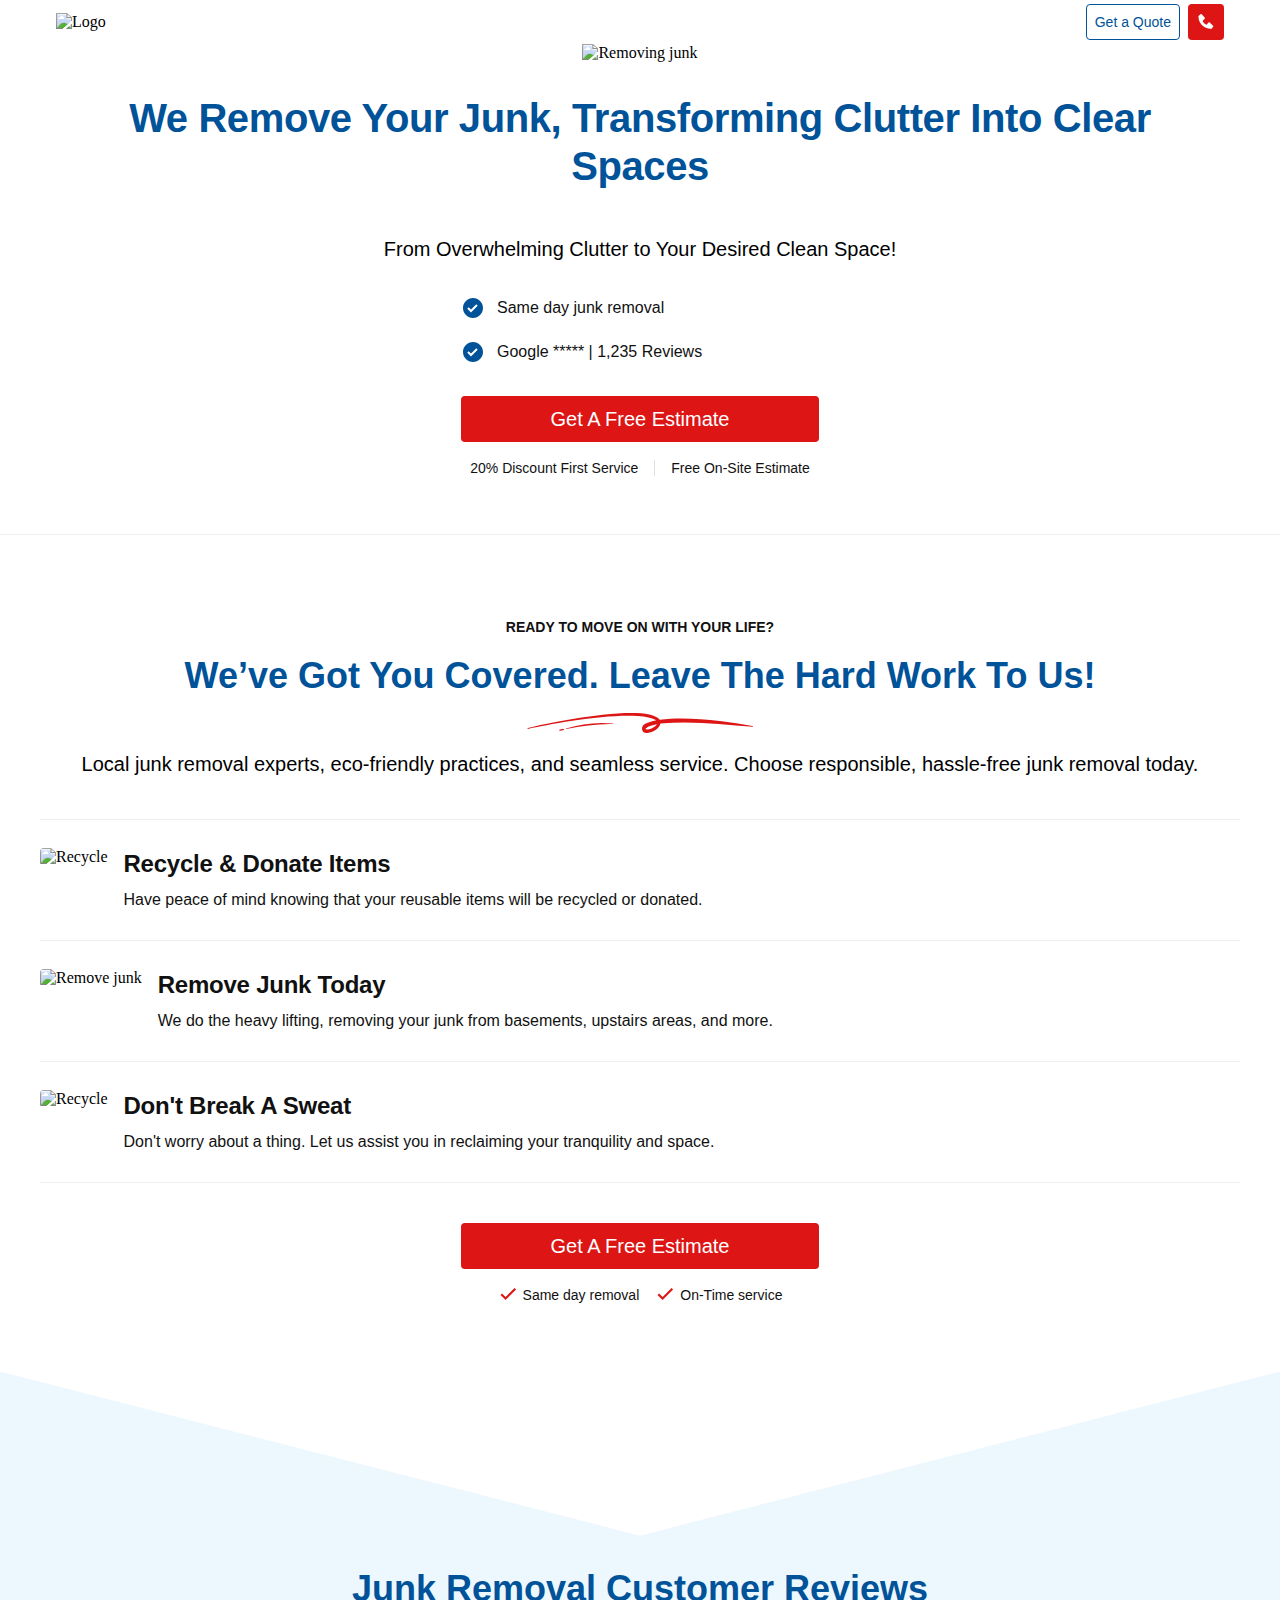
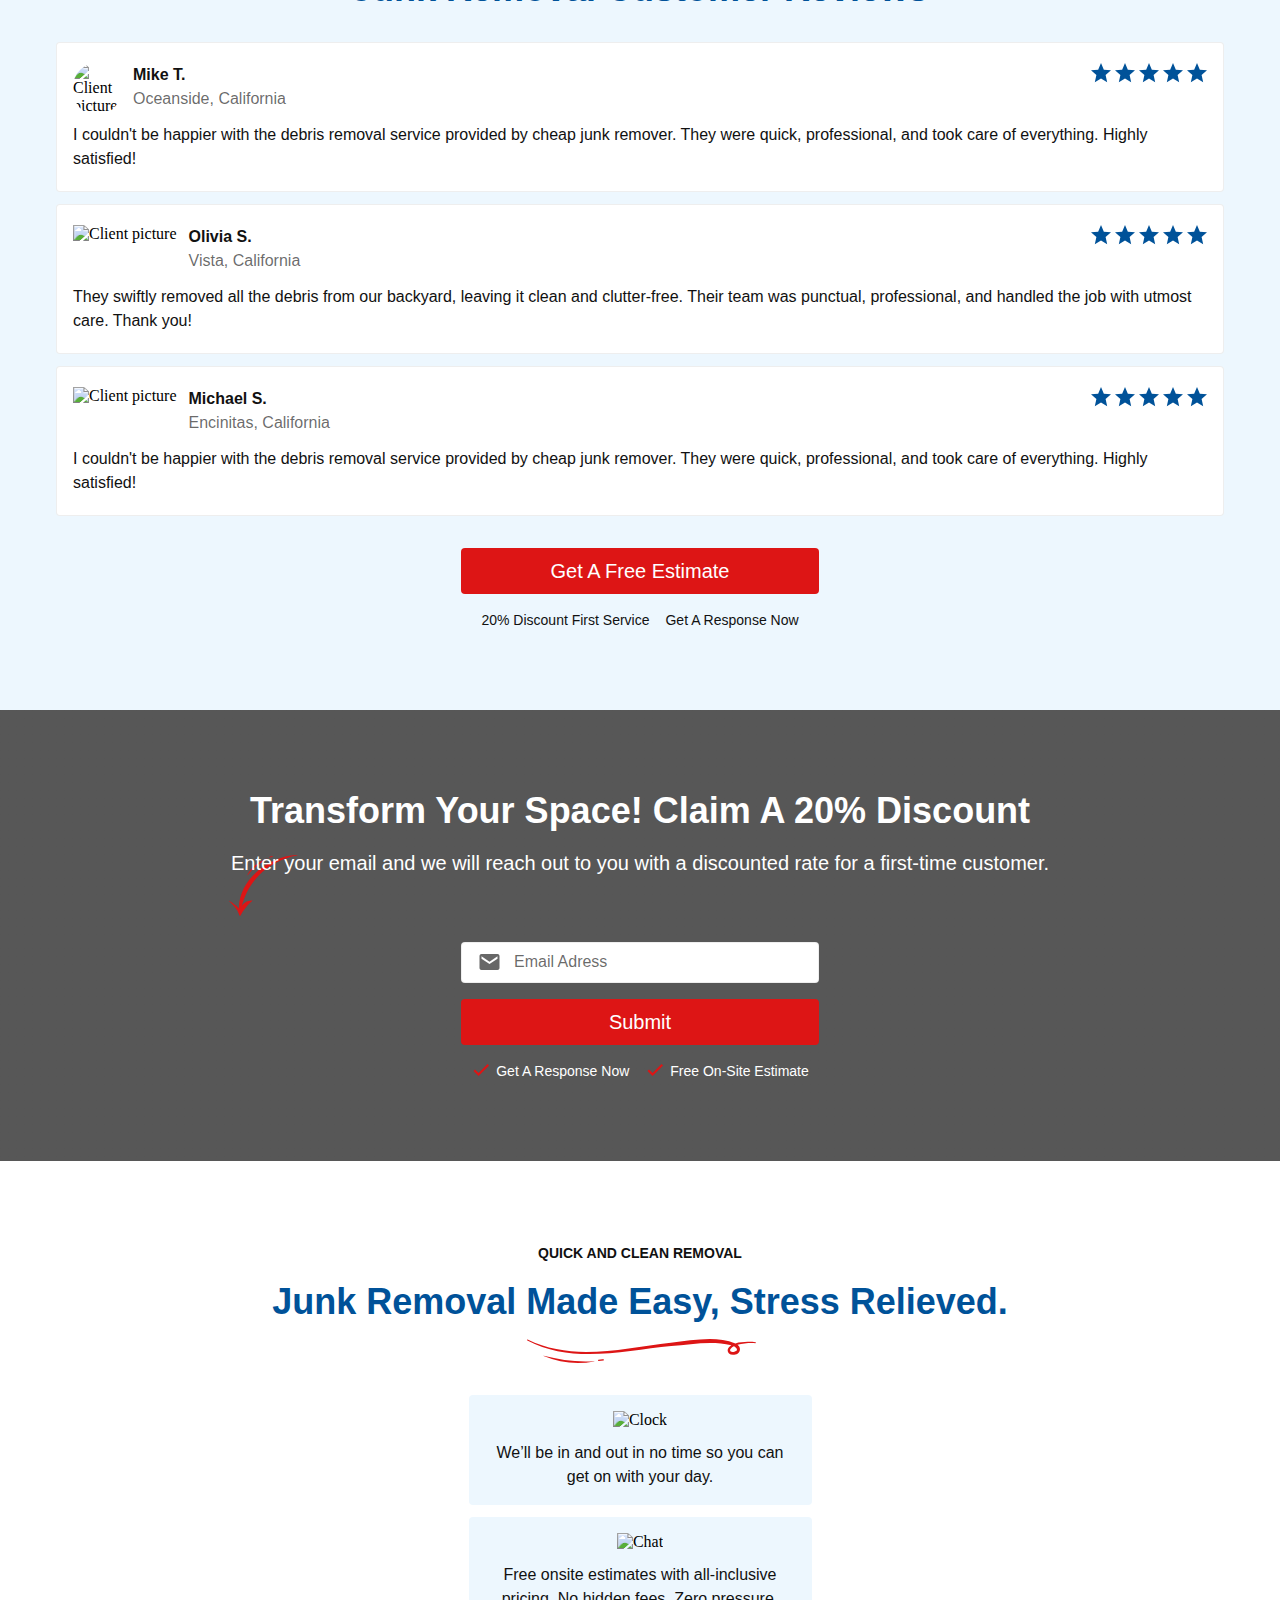
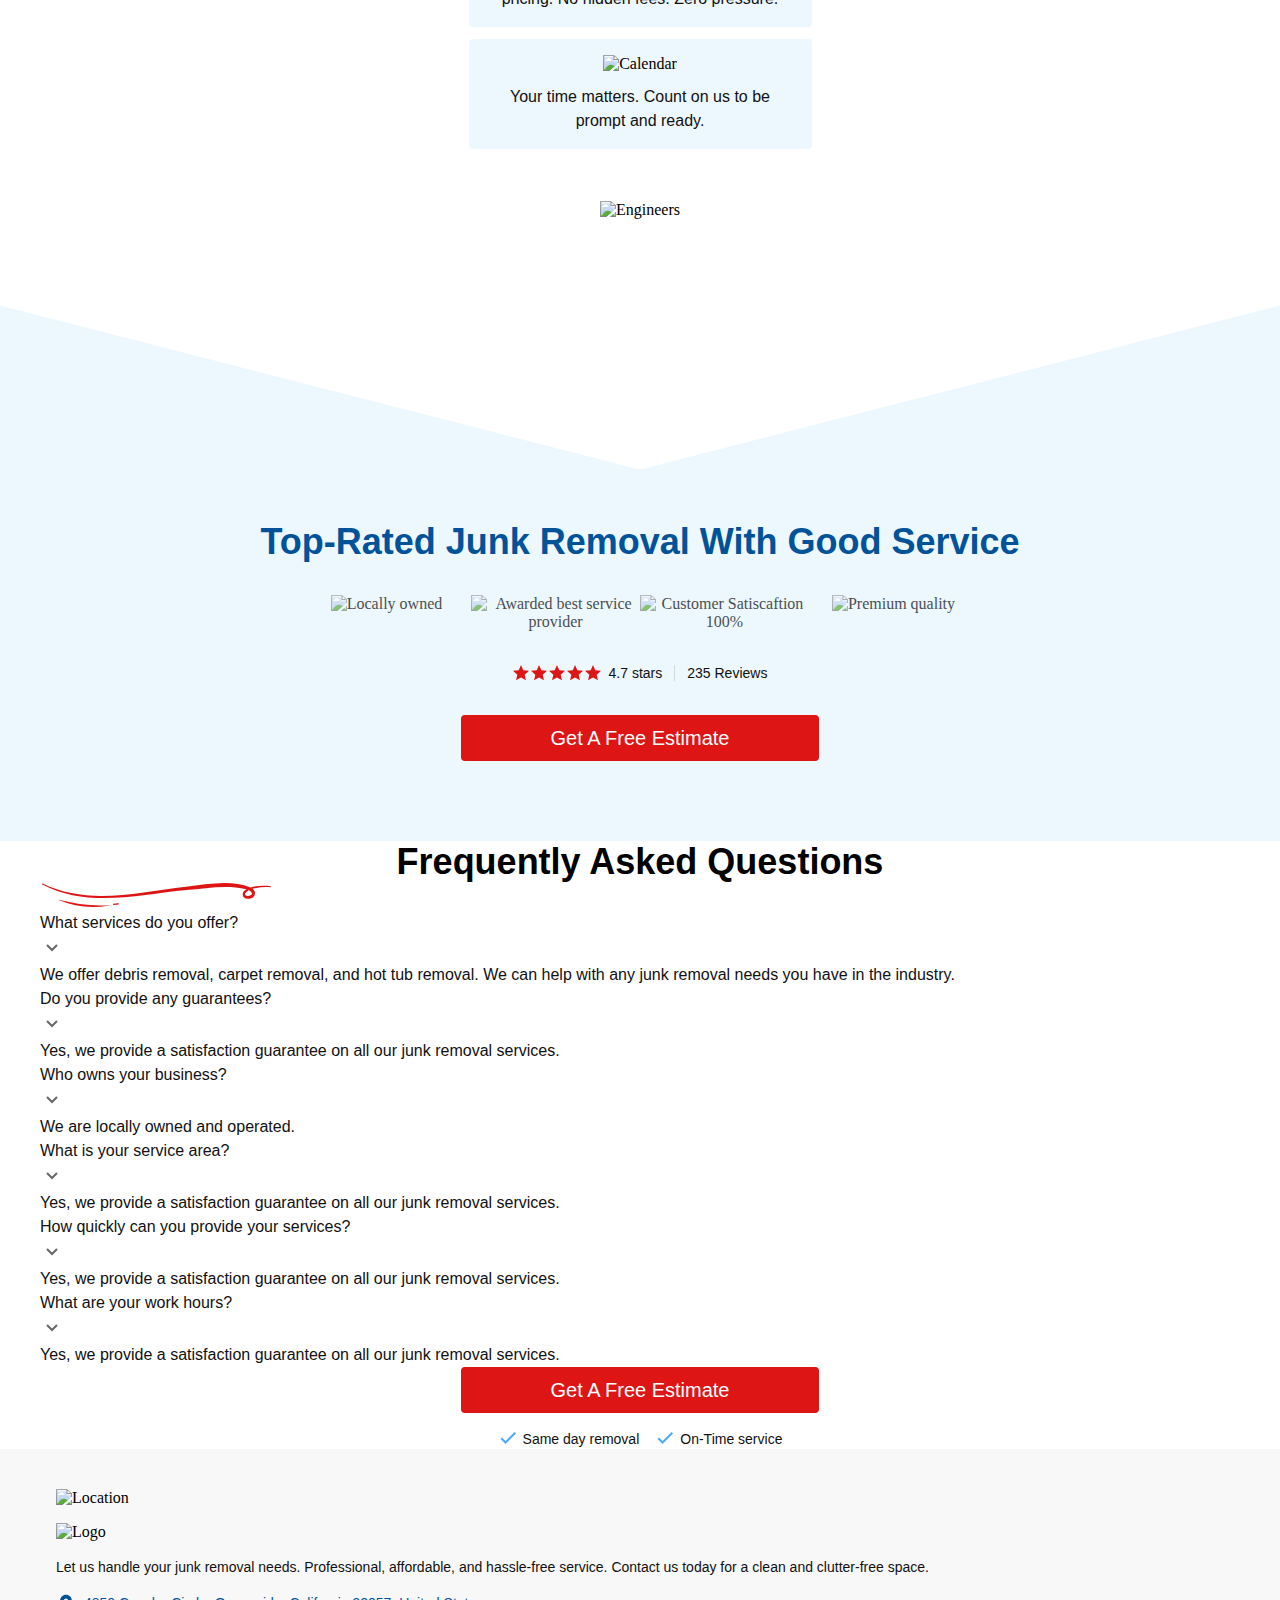
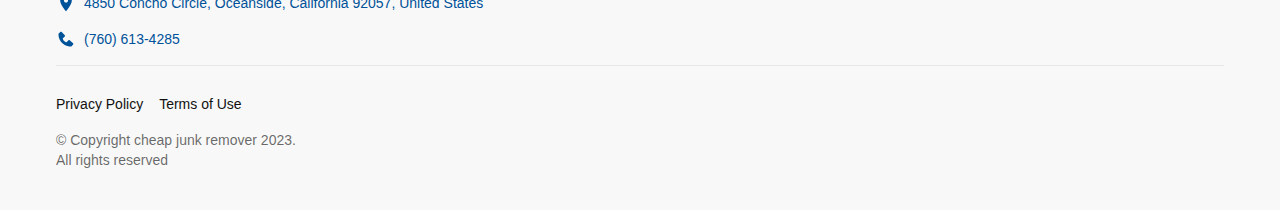
==== index.html @ 090ee7df "last test" ====
<!DOCTYPE html>
<html lang="en">
  <head>
    <meta charset="UTF-8" />
    <meta name="viewport" content="width=device-width, initial-scale=1.0" />
    <meta
      name="description"
      content="We Remove Your Junk, Transforming Clutter into Clear Spaces"
    />
    <title>Junk Remover</title>
    <link rel="stylesheet" href="css/main.css" />
    <script
      src="https://code.jquery.com/jquery-3.7.0.min.js"
      integrity="sha256-2Pmvv0kuTBOenSvLm6bvfBSSHrUJ+3A7x6P5Ebd07/g="
      crossorigin="anonymous"
    ></script>
  </head>
  <body>
    <nav class="nav">
      <div class="wrapper">
        <img src="img/logo.png" alt="Logo" />
        <div class="nav-buttons">
          <a class="get-quote" href="#">Get a Quote</a>
          <a class="phone" href="#">
            <svg
              xmlns="http://www.w3.org/2000/svg"
              width="20"
              height="20"
              viewBox="0 0 20 20"
              fill="none"
            >
              <path
                d="M17.0724 13.6583L13.6849 10.5783C13.3524 10.2758 12.8391 10.2917 12.5258 10.6142L10.5316 12.665C10.0516 12.5733 9.0866 12.2725 8.09326 11.2817C7.09993 10.2875 6.7991 9.32 6.70993 8.84333L8.7591 6.84833C9.08243 6.535 9.09743 6.0225 8.79493 5.68917L5.71576 2.3025C5.41326 1.96833 4.8991 1.93667 4.5566 2.23L2.74826 3.78083C2.6041 3.92583 2.51826 4.1175 2.5066 4.32167C2.4941 4.53 2.25576 9.465 6.08243 13.2933C9.42076 16.6308 13.6024 16.875 14.7541 16.875C14.9224 16.875 15.0258 16.87 15.0533 16.8683C15.2574 16.8567 15.4491 16.7708 15.5933 16.6258L17.1433 14.8167C17.4383 14.4742 17.4058 13.9608 17.0724 13.6583Z"
                fill="white"
              />
            </svg>
          </a>
        </div>
      </div>
    </nav>
    <section class="hero">
      <div class="wrapper">
        <div class="image">
          <img src="img/heroimg.webp" alt="Removing junk" />
        </div>
        <div class="hero-content">
          <h1>We Remove Your Junk, Transforming Clutter into Clear Spaces</h1>
          <p class="sub-text">
            From Overwhelming Clutter to Your Desired Clean Space!
          </p>
          <div class="benefits-list">
            <div class="benefit">
              <svg
                xmlns="http://www.w3.org/2000/svg"
                width="24"
                height="24"
                viewBox="0 0 24 24"
                fill="none"
              >
                <path
                  d="M12 2C6.486 2 2 6.486 2 12C2 17.514 6.486 22 12 22C17.514 22 22 17.514 22 12C22 6.486 17.514 2 12 2ZM10.001 16.413L6.288 12.708L7.7 11.292L9.999 13.587L15.293 8.293L16.707 9.707L10.001 16.413Z"
                  fill="#005299"
                />
              </svg>
              <p class="text">Same day junk removal</p>
            </div>
            <div class="benefit">
              <svg
                xmlns="http://www.w3.org/2000/svg"
                width="24"
                height="24"
                viewBox="0 0 24 24"
                fill="none"
              >
                <path
                  d="M12 2C6.486 2 2 6.486 2 12C2 17.514 6.486 22 12 22C17.514 22 22 17.514 22 12C22 6.486 17.514 2 12 2ZM10.001 16.413L6.288 12.708L7.7 11.292L9.999 13.587L15.293 8.293L16.707 9.707L10.001 16.413Z"
                  fill="#005299"
                />
              </svg>
              <p class="text">Google ***** | 1,235 Reviews</p>
            </div>
          </div>
          <div class="bottom-boxes">
            <a class="primary-button" href="#">Get A Free Estimate</a>
            <div class="small-text-box">
              <p class="text-small">20% Discount First Service</p>
              <div class="devider"></div>
              <p class="text-small">Free On-Site Estimate</p>
            </div>
          </div>
        </div>
      </div>
    </section>
    <div class="stroke"></div>
    <section class="why-choose-us">
      <div class="wrapper">
        <div class="why-top">
          <p class="sub-title">READY TO MOVE ON WITH YOUR LIFE?</p>
          <h2>We’ve got you covered. Leave the hard work to us!</h2>
          <svg
            xmlns="http://www.w3.org/2000/svg"
            width="227"
            height="20"
            viewBox="0 0 227 20"
            fill="none"
          >
            <path
              d="M39.0418 15.5513C54.105 11.01 70.194 8.76417 85.8498 10.6166C85.9159 10.6166 85.9792 10.6428 86.0259 10.6895C86.0726 10.7362 86.0988 10.7995 86.0988 10.8655C86.0988 10.9316 86.0726 10.9949 86.0259 11.0416C85.9792 11.0883 85.9159 11.1145 85.8498 11.1145C70.1841 10.8158 54.7274 13.3255 39.1513 16.0393C38.8525 16.0841 38.7579 15.641 39.0418 15.5513Z"
              fill="#DD1515"
            />
            <path
              d="M36.6313 16.9704C35.3595 17.3744 34.0403 17.6104 32.7073 17.6725C32.5949 17.684 32.4818 17.6569 32.3868 17.5956C32.2918 17.5343 32.2205 17.4426 32.1846 17.3354C32.1486 17.2282 32.1503 17.1119 32.1892 17.0058C32.2281 16.8996 32.3019 16.8099 32.3986 16.7513C33.6426 16.0257 35.1023 15.7613 36.5217 16.0043C36.6344 16.0163 36.7396 16.0663 36.82 16.1461C36.9004 16.226 36.9512 16.3308 36.964 16.4434C36.9768 16.556 36.9508 16.6696 36.8903 16.7654C36.8298 16.8612 36.7384 16.9335 36.6313 16.9704Z"
              fill="#DD1515"
            />
            <path
              d="M192.806 7.9973C172.888 5.88098 152.671 4.1182 132.732 6.79223C120.323 -10.1383 23.2414 9.21231 0.937823 14.9787C0.800379 15.0139 0.680529 15.0981 0.600765 15.2155C0.521001 15.3328 0.486808 15.4753 0.5046 15.616C0.509175 15.6586 0.522688 15.6997 0.544255 15.7366C0.565821 15.7736 0.594954 15.8056 0.629745 15.8305C0.664535 15.8554 0.704196 15.8727 0.746132 15.8812C0.788069 15.8898 0.831332 15.8893 0.873088 15.88C25.771 10.2182 110.03 -4.89482 129.346 7.35493C124.287 8.50521 116.21 10.4323 115.209 14.152C114.124 18.1755 117.39 20.5558 120.637 19.8885C126.03 19.291 132.09 16.3182 133.395 10.6116C164.119 7.39975 194.942 11.3834 225.711 13.8433C225.749 13.846 225.787 13.8412 225.823 13.8291C225.859 13.8171 225.893 13.798 225.921 13.773C225.95 13.748 225.974 13.7176 225.99 13.6835C226.007 13.6495 226.017 13.6124 226.02 13.5744C226.029 13.4174 225.98 13.2625 225.883 13.1388C225.786 13.0151 225.647 12.931 225.492 12.9022C214.67 10.8937 203.774 9.25879 192.806 7.9973ZM129.77 11.4531C127.778 14.401 123.5 16.4327 119.81 16.4327C118.476 16.4327 118.456 15.8152 118.75 15.4965C121.24 12.7627 126.443 11.9859 129.959 11.1693C129.884 11.249 129.829 11.3535 129.77 11.4531Z"
              fill="#DD1515"
            />
          </svg>
          <p class="sub-text">
            Local junk removal experts, eco-friendly practices, and seamless
            service. Choose responsible, hassle-free junk removal today.
          </p>
        </div>

        <div class="why-us-cards">
          <div class="stroke"></div>
          <div class="why-us-card">
            <img src="img/whyus1.webp" alt="Recycle" />
            <div class="card-content">
              <h3>Recycle & donate items</h3>
              <p class="text">
                Have peace of mind knowing that your reusable items will be
                recycled or donated.
              </p>
            </div>
          </div>
          <div class="stroke"></div>
          <div class="why-us-card">
            <img src="img/whyus2.webp" alt="Remove junk" />
            <div class="card-content">
              <h3>Remove junk today</h3>
              <p class="text">
                We do the heavy lifting, removing your junk from basements,
                upstairs areas, and more.
              </p>
            </div>
          </div>
          <div class="stroke"></div>
          <div class="why-us-card">
            <img src="img/whyus3.webp" alt="Recycle" />
            <div class="card-content">
              <h3>Don't break a sweat</h3>
              <p class="text">
                Don't worry about a thing. Let us assist you in reclaiming your
                tranquility and space.
              </p>
            </div>
          </div>
          <div class="stroke"></div>
        </div>
        <div class="bottom-boxes">
          <a class="primary-button" href="#">Get A Free Estimate</a>
          <div class="small-text-box">
            <div>
              <svg
                xmlns="http://www.w3.org/2000/svg"
                width="21"
                height="20"
                viewBox="0 0 21 20"
                fill="none"
              >
                <path
                  d="M7.57904 11.9485L4.02576 8.3952L2.5 9.92096L7.57904 15L18.0533 4.52576L16.5275 3L7.57904 11.9485Z"
                  fill="#DD1515"
                />
              </svg>
              <p class="text-small">Same day removal</p>
            </div>
            <div>
              <svg
                xmlns="http://www.w3.org/2000/svg"
                width="21"
                height="20"
                viewBox="0 0 21 20"
                fill="none"
              >
                <path
                  d="M7.57904 11.9485L4.02576 8.3952L2.5 9.92096L7.57904 15L18.0533 4.52576L16.5275 3L7.57904 11.9485Z"
                  fill="#DD1515"
                />
              </svg>
              <p class="text-small">On-Time service</p>
            </div>
          </div>
        </div>
      </div>
    </section>
    <section class="testimonials">
      <svg
        class="split"
        xmlns="http://www.w3.org/2000/svg"
        width="375"
        height="50"
        viewBox="0 0 375 50"
        fill="none"
      >
        <path d="M187.5 50L-7.5 0L382.5 0L187.5 50Z" fill="white" />
      </svg>
      <div class="wrapper">
        <h2>Junk Removal Customer Reviews</h2>
        <div class="testimonial-holder">
          <div class="testimonial">
            <div class="testimonial-top">
              <div class="image">
                <img src="img/testimonial1.svg" alt="Client picture" />
              </div>
              <div>
                <p class="text">Mike T.</p>
                <p class="text">Oceanside, California</p>
              </div>
              <div class="stars">
                <svg
                  xmlns="http://www.w3.org/2000/svg"
                  width="20"
                  height="20"
                  viewBox="0 0 20 20"
                  fill="none"
                >
                  <g clip-path="url(#clip0_97_89)">
                    <path
                      d="M10 0L12.843 6.65214L20 7.32102L14.6 12.1011L16.1803 19.1667L10 15.4688L3.81966 19.1667L5.4 12.1011L0 7.32102L7.15704 6.65214L10 0Z"
                      fill="#005299"
                    />
                  </g>
                  <defs>
                    <clipPath id="clip0_97_89">
                      <rect width="20" height="20" fill="white" />
                    </clipPath>
                  </defs>
                </svg>
                <svg
                  xmlns="http://www.w3.org/2000/svg"
                  width="20"
                  height="20"
                  viewBox="0 0 20 20"
                  fill="none"
                >
                  <g clip-path="url(#clip0_97_89)">
                    <path
                      d="M10 0L12.843 6.65214L20 7.32102L14.6 12.1011L16.1803 19.1667L10 15.4688L3.81966 19.1667L5.4 12.1011L0 7.32102L7.15704 6.65214L10 0Z"
                      fill="#005299"
                    />
                  </g>
                  <defs>
                    <clipPath id="clip0_97_89">
                      <rect width="20" height="20" fill="white" />
                    </clipPath>
                  </defs>
                </svg>
                <svg
                  xmlns="http://www.w3.org/2000/svg"
                  width="20"
                  height="20"
                  viewBox="0 0 20 20"
                  fill="none"
                >
                  <g clip-path="url(#clip0_97_89)">
                    <path
                      d="M10 0L12.843 6.65214L20 7.32102L14.6 12.1011L16.1803 19.1667L10 15.4688L3.81966 19.1667L5.4 12.1011L0 7.32102L7.15704 6.65214L10 0Z"
                      fill="#005299"
                    />
                  </g>
                  <defs>
                    <clipPath id="clip0_97_89">
                      <rect width="20" height="20" fill="white" />
                    </clipPath>
                  </defs>
                </svg>
                <svg
                  xmlns="http://www.w3.org/2000/svg"
                  width="20"
                  height="20"
                  viewBox="0 0 20 20"
                  fill="none"
                >
                  <g clip-path="url(#clip0_97_89)">
                    <path
                      d="M10 0L12.843 6.65214L20 7.32102L14.6 12.1011L16.1803 19.1667L10 15.4688L3.81966 19.1667L5.4 12.1011L0 7.32102L7.15704 6.65214L10 0Z"
                      fill="#005299"
                    />
                  </g>
                  <defs>
                    <clipPath id="clip0_97_89">
                      <rect width="20" height="20" fill="white" />
                    </clipPath>
                  </defs>
                </svg>
                <svg
                  xmlns="http://www.w3.org/2000/svg"
                  width="20"
                  height="20"
                  viewBox="0 0 20 20"
                  fill="none"
                >
                  <g clip-path="url(#clip0_97_89)">
                    <path
                      d="M10 0L12.843 6.65214L20 7.32102L14.6 12.1011L16.1803 19.1667L10 15.4688L3.81966 19.1667L5.4 12.1011L0 7.32102L7.15704 6.65214L10 0Z"
                      fill="#005299"
                    />
                  </g>
                  <defs>
                    <clipPath id="clip0_97_89">
                      <rect width="20" height="20" fill="white" />
                    </clipPath>
                  </defs>
                </svg>
              </div>
            </div>
            <div>
              <p class="text">
                I couldn't be happier with the debris removal service provided
                by cheap junk remover. They were quick, professional, and took
                care of everything. Highly satisfied!
              </p>
            </div>
          </div>
          <div class="testimonial">
            <div class="testimonial-top">
              <img src="img/testimonial2.svg" alt="Client picture" />
              <div>
                <p class="text">Olivia S.</p>
                <p class="text">Vista, California</p>
              </div>
              <div class="stars">
                <svg
                  xmlns="http://www.w3.org/2000/svg"
                  width="20"
                  height="20"
                  viewBox="0 0 20 20"
                  fill="none"
                >
                  <g clip-path="url(#clip0_97_89)">
                    <path
                      d="M10 0L12.843 6.65214L20 7.32102L14.6 12.1011L16.1803 19.1667L10 15.4688L3.81966 19.1667L5.4 12.1011L0 7.32102L7.15704 6.65214L10 0Z"
                      fill="#005299"
                    />
                  </g>
                  <defs>
                    <clipPath id="clip0_97_89">
                      <rect width="20" height="20" fill="white" />
                    </clipPath>
                  </defs>
                </svg>
                <svg
                  xmlns="http://www.w3.org/2000/svg"
                  width="20"
                  height="20"
                  viewBox="0 0 20 20"
                  fill="none"
                >
                  <g clip-path="url(#clip0_97_89)">
                    <path
                      d="M10 0L12.843 6.65214L20 7.32102L14.6 12.1011L16.1803 19.1667L10 15.4688L3.81966 19.1667L5.4 12.1011L0 7.32102L7.15704 6.65214L10 0Z"
                      fill="#005299"
                    />
                  </g>
                  <defs>
                    <clipPath id="clip0_97_89">
                      <rect width="20" height="20" fill="white" />
                    </clipPath>
                  </defs>
                </svg>
                <svg
                  xmlns="http://www.w3.org/2000/svg"
                  width="20"
                  height="20"
                  viewBox="0 0 20 20"
                  fill="none"
                >
                  <g clip-path="url(#clip0_97_89)">
                    <path
                      d="M10 0L12.843 6.65214L20 7.32102L14.6 12.1011L16.1803 19.1667L10 15.4688L3.81966 19.1667L5.4 12.1011L0 7.32102L7.15704 6.65214L10 0Z"
                      fill="#005299"
                    />
                  </g>
                  <defs>
                    <clipPath id="clip0_97_89">
                      <rect width="20" height="20" fill="white" />
                    </clipPath>
                  </defs>
                </svg>
                <svg
                  xmlns="http://www.w3.org/2000/svg"
                  width="20"
                  height="20"
                  viewBox="0 0 20 20"
                  fill="none"
                >
                  <g clip-path="url(#clip0_97_89)">
                    <path
                      d="M10 0L12.843 6.65214L20 7.32102L14.6 12.1011L16.1803 19.1667L10 15.4688L3.81966 19.1667L5.4 12.1011L0 7.32102L7.15704 6.65214L10 0Z"
                      fill="#005299"
                    />
                  </g>
                  <defs>
                    <clipPath id="clip0_97_89">
                      <rect width="20" height="20" fill="white" />
                    </clipPath>
                  </defs>
                </svg>
                <svg
                  xmlns="http://www.w3.org/2000/svg"
                  width="20"
                  height="20"
                  viewBox="0 0 20 20"
                  fill="none"
                >
                  <g clip-path="url(#clip0_97_89)">
                    <path
                      d="M10 0L12.843 6.65214L20 7.32102L14.6 12.1011L16.1803 19.1667L10 15.4688L3.81966 19.1667L5.4 12.1011L0 7.32102L7.15704 6.65214L10 0Z"
                      fill="#005299"
                    />
                  </g>
                  <defs>
                    <clipPath id="clip0_97_89">
                      <rect width="20" height="20" fill="white" />
                    </clipPath>
                  </defs>
                </svg>
              </div>
            </div>
            <div>
              <p class="text">
                They swiftly removed all the debris from our backyard, leaving
                it clean and clutter-free. Their team was punctual,
                professional, and handled the job with utmost care. Thank you!
              </p>
            </div>
          </div>
          <div class="testimonial">
            <div class="testimonial-top">
              <img src="img/testimonial3.svg" alt="Client picture" />
              <div>
                <p class="text">Michael S.</p>
                <p class="text">Encinitas, California</p>
              </div>
              <div class="stars">
                <svg
                  xmlns="http://www.w3.org/2000/svg"
                  width="20"
                  height="20"
                  viewBox="0 0 20 20"
                  fill="none"
                >
                  <g clip-path="url(#clip0_97_89)">
                    <path
                      d="M10 0L12.843 6.65214L20 7.32102L14.6 12.1011L16.1803 19.1667L10 15.4688L3.81966 19.1667L5.4 12.1011L0 7.32102L7.15704 6.65214L10 0Z"
                      fill="#005299"
                    />
                  </g>
                  <defs>
                    <clipPath id="clip0_97_89">
                      <rect width="20" height="20" fill="white" />
                    </clipPath>
                  </defs>
                </svg>
                <svg
                  xmlns="http://www.w3.org/2000/svg"
                  width="20"
                  height="20"
                  viewBox="0 0 20 20"
                  fill="none"
                >
                  <g clip-path="url(#clip0_97_89)">
                    <path
                      d="M10 0L12.843 6.65214L20 7.32102L14.6 12.1011L16.1803 19.1667L10 15.4688L3.81966 19.1667L5.4 12.1011L0 7.32102L7.15704 6.65214L10 0Z"
                      fill="#005299"
                    />
                  </g>
                  <defs>
                    <clipPath id="clip0_97_89">
                      <rect width="20" height="20" fill="white" />
                    </clipPath>
                  </defs>
                </svg>
                <svg
                  xmlns="http://www.w3.org/2000/svg"
                  width="20"
                  height="20"
                  viewBox="0 0 20 20"
                  fill="none"
                >
                  <g clip-path="url(#clip0_97_89)">
                    <path
                      d="M10 0L12.843 6.65214L20 7.32102L14.6 12.1011L16.1803 19.1667L10 15.4688L3.81966 19.1667L5.4 12.1011L0 7.32102L7.15704 6.65214L10 0Z"
                      fill="#005299"
                    />
                  </g>
                  <defs>
                    <clipPath id="clip0_97_89">
                      <rect width="20" height="20" fill="white" />
                    </clipPath>
                  </defs>
                </svg>
                <svg
                  xmlns="http://www.w3.org/2000/svg"
                  width="20"
                  height="20"
                  viewBox="0 0 20 20"
                  fill="none"
                >
                  <g clip-path="url(#clip0_97_89)">
                    <path
                      d="M10 0L12.843 6.65214L20 7.32102L14.6 12.1011L16.1803 19.1667L10 15.4688L3.81966 19.1667L5.4 12.1011L0 7.32102L7.15704 6.65214L10 0Z"
                      fill="#005299"
                    />
                  </g>
                  <defs>
                    <clipPath id="clip0_97_89">
                      <rect width="20" height="20" fill="white" />
                    </clipPath>
                  </defs>
                </svg>
                <svg
                  xmlns="http://www.w3.org/2000/svg"
                  width="20"
                  height="20"
                  viewBox="0 0 20 20"
                  fill="none"
                >
                  <g clip-path="url(#clip0_97_89)">
                    <path
                      d="M10 0L12.843 6.65214L20 7.32102L14.6 12.1011L16.1803 19.1667L10 15.4688L3.81966 19.1667L5.4 12.1011L0 7.32102L7.15704 6.65214L10 0Z"
                      fill="#005299"
                    />
                  </g>
                  <defs>
                    <clipPath id="clip0_97_89">
                      <rect width="20" height="20" fill="white" />
                    </clipPath>
                  </defs>
                </svg>
              </div>
            </div>
            <div>
              <p class="text">
                I couldn't be happier with the debris removal service provided
                by cheap junk remover. They were quick, professional, and took
                care of everything. Highly satisfied!
              </p>
            </div>
          </div>
        </div>
        <div class="bottom-boxes">
          <a class="primary-button" href="#">Get A Free Estimate</a>
          <div class="small-text-box">
            <p class="text-small">20% Discount First Service</p>
            <p class="text-small">Get A Response Now</p>
          </div>
        </div>
      </div>
    </section>
    <section class="get-a-quote">
      <div class="wrapper">
        <h2>Transform Your Space! Claim a 20% Discount</h2>
        <p class="sub-text">
          Enter your email and we will reach out to you with a discounted rate
          for a first-time customer.
          <svg
            class="arrow"
            xmlns="http://www.w3.org/2000/svg"
            width="73"
            height="86"
            viewBox="0 0 73 86"
            fill="none"
          >
            <path
              d="M13.7867 76.657C12.1437 71.6015 8.0156 67.7253 4.21912 64.2111C4.21912 64.2111 3.98488 64.016 4.08771 63.8726C4.19053 63.7293 4.43948 63.9039 4.43948 63.9039C7.96039 65.9449 11.284 68.36 13.9673 71.4905C13.5114 42.3143 44.9806 18.4986 72.0099 17.928C72.0099 17.928 72.394 17.8778 72.4162 18.1651C72.4384 18.4524 71.9887 18.5524 71.9887 18.5524C58.2411 20.5007 42.1603 29.6304 34.7386 37.3995C24.114 48.5278 20.1403 57.5839 16.2843 70.4308C17.5212 66.3012 22.6411 63.3323 27.0921 63.6018C27.0921 63.6018 27.3317 63.6069 27.355 63.7206C27.3783 63.8342 27.1714 63.9766 27.1714 63.9766C24.2833 65.9836 22.1569 68.7812 20.0827 71.5736C18.3449 73.6784 16.8331 75.9611 15.5739 78.381C15.5037 78.5123 15.397 78.6208 15.2675 78.6926C15.138 78.7643 14.9916 78.7961 14.8469 78.7839C14.7023 78.7717 14.5659 78.716 14.4554 78.6239C14.3448 78.5319 14.2649 78.4076 14.226 78.2671L13.7867 76.657Z"
              fill="#DD1515"
            />
            <path
              d="M47.6781 19.0106C46.4539 18.9706 45.2445 19.4006 44.2921 20.2146C44.2499 20.2522 44.2205 20.3022 44.2082 20.3572C44.196 20.4121 44.2015 20.469 44.2241 20.5193C44.2467 20.5696 44.285 20.6105 44.3334 20.636C44.3818 20.6615 44.4375 20.6702 44.4923 20.6607C45.6245 20.4368 46.7244 20.0507 47.7585 19.5142C47.8185 19.4947 47.87 19.4539 47.9034 19.3995C47.9369 19.3451 47.9498 19.2809 47.94 19.2189C47.9301 19.157 47.898 19.1016 47.8497 19.0633C47.8015 19.0249 47.7405 19.0062 47.6781 19.0106Z"
              fill="#DD1515"
            />
            <path
              d="M42.1856 21.398C33.986 24.2048 26.3487 30.125 22.3692 37.9945C22.3439 38.0339 22.3348 38.0814 22.3439 38.1264C22.353 38.1715 22.3795 38.2104 22.4177 38.2347C22.4558 38.259 22.5025 38.2666 22.5474 38.2559C22.5923 38.2452 22.6317 38.2171 22.657 38.1776C27.9939 31.3323 34.8826 26.0382 42.3231 21.7176C42.3656 21.6978 42.3992 21.6619 42.4163 21.6179C42.4335 21.5738 42.4329 21.5253 42.4147 21.4829C42.3965 21.4405 42.3621 21.4078 42.3191 21.3918C42.2761 21.3759 42.2281 21.3781 42.1856 21.398Z"
              fill="#DD1515"
            />
          </svg>
        </p>

        <div class="email-box">
          <svg
            xmlns="http://www.w3.org/2000/svg"
            width="25"
            height="24"
            viewBox="0 0 25 24"
            fill="none"
          >
            <path
              d="M20.5 4H4.5C3.396 4 2.5 4.896 2.5 6V18C2.5 19.104 3.396 20 4.5 20H20.5C21.604 20 22.5 19.104 22.5 18V6C22.5 4.896 21.604 4 20.5 4ZM20.5 8.7L12.5 14.034L4.5 8.7V6.297L12.5 11.63L20.5 6.297V8.7Z"
              fill="#111111"
              fill-opacity="0.64"
            />
          </svg>
          <input placeholder="Email Adress" type="email" />
        </div>
        <div class="bottom-boxes">
          <a class="primary-button" href="#">Submit</a>
          <div class="small-text-box">
            <div>
              <svg
                xmlns="http://www.w3.org/2000/svg"
                width="21"
                height="20"
                viewBox="0 0 21 20"
                fill="none"
              >
                <path
                  d="M7.57904 11.9485L4.02576 8.3952L2.5 9.92096L7.57904 15L18.0533 4.52576L16.5275 3L7.57904 11.9485Z"
                  fill="#DD1515"
                />
              </svg>
              <p class="text-small">Get A Response Now</p>
            </div>
            <div>
              <svg
                xmlns="http://www.w3.org/2000/svg"
                width="21"
                height="20"
                viewBox="0 0 21 20"
                fill="none"
              >
                <path
                  d="M7.57904 11.9485L4.02576 8.3952L2.5 9.92096L7.57904 15L18.0533 4.52576L16.5275 3L7.57904 11.9485Z"
                  fill="#DD1515"
                />
              </svg>
              <p class="text-small">Free On-Site Estimate</p>
            </div>
          </div>
        </div>
      </div>
    </section>
    <section class="quick-and-clean">
      <div class="wrapper">
        <div class="quick-top">
          <div class="sub-title">Quick and clean removal</div>
          <h2>Junk Removal Made Easy, Stress Relieved.</h2>
          <svg
            xmlns="http://www.w3.org/2000/svg"
            width="231"
            height="24"
            viewBox="0 0 231 24"
            fill="none"
          >
            <path
              d="M222.745 2.85393C218.604 3.02094 214.429 3.26654 210.415 4.44053C189.957 -3.84611 166.968 1.62592 145.827 3.65951C98.6708 9.20031 47.4724 22.9098 2.6056 0.623849C2.5596 0.600068 2.50881 0.586997 2.45704 0.585594C2.40527 0.58419 2.35385 0.594501 2.30662 0.615754C2.25939 0.637007 2.21757 0.668641 2.18429 0.70832C2.151 0.747999 2.12711 0.794692 2.1144 0.844898C2.08392 0.954193 2.09222 1.07067 2.13789 1.17454C2.18355 1.27841 2.26377 1.36327 2.36491 1.4147C46.9665 24.9975 98.7249 11.6956 146.229 6.98988C166.084 5.42294 186.744 1.42944 206.343 6.26781C200.527 9.46556 201.741 16.2982 208.883 15.6891C214.527 15.9298 217.317 9.32802 212.464 5.83063C218.341 4.32776 224.417 3.75266 230.471 4.12615C230.525 4.13015 230.579 4.12334 230.63 4.10612C230.681 4.0889 230.728 4.06161 230.768 4.02589C230.809 3.99017 230.841 3.94673 230.865 3.89814C230.888 3.84955 230.901 3.7968 230.904 3.74301C230.906 3.6267 230.866 3.51348 230.792 3.42353C230.719 3.33358 230.615 3.27273 230.501 3.2518C227.931 2.90325 225.337 2.77017 222.745 2.85393ZM211.496 11.8381C205.965 15.1095 201.751 11.1651 208.848 7.33372C210.489 8.16877 213.053 10.0255 211.496 11.8184V11.8381Z"
              fill="#DD1515"
            />
            <path
              d="M18.6926 16.7893C35.1529 21.0235 52.2518 23.342 69.2083 22.1926C69.2438 22.1933 69.2778 22.2069 69.3041 22.2308C69.3304 22.2547 69.3472 22.2873 69.3514 22.3225C69.3556 22.3578 69.3469 22.3934 69.3269 22.4228C69.3069 22.4522 69.277 22.4733 69.2427 22.4824C52.1983 25.6792 34.5903 23.8004 18.6042 17.0791C18.5658 17.0674 18.5336 17.0409 18.5147 17.0054C18.4958 16.9699 18.4918 16.9284 18.5035 16.89C18.5152 16.8516 18.5417 16.8194 18.5772 16.8005C18.6127 16.7816 18.6542 16.7776 18.6926 16.7893Z"
              fill="#DD1515"
            />
            <path
              d="M73.4523 20.7437C75.0564 20.3381 76.7117 20.1725 78.3644 20.2524C78.5052 20.2649 78.6369 20.3275 78.7354 20.4289C78.8339 20.5303 78.8927 20.6637 78.901 20.8049C78.9094 20.946 78.8667 21.0854 78.7808 21.1977C78.6949 21.31 78.5715 21.3877 78.4331 21.4166C76.828 21.7221 75.1991 21.8864 73.5653 21.9078C73.4218 21.9037 73.2847 21.8474 73.1798 21.7494C73.0749 21.6514 73.0094 21.5184 72.9955 21.3756C72.9817 21.2327 73.0204 21.0896 73.1045 20.9733C73.1886 20.857 73.3123 20.7753 73.4523 20.7437Z"
              fill="#DD1515"
            />
          </svg>
        </div>
        <div class="quick-holder">
          <div class="quick-box">
            <img src="img/clock.png" alt="Clock" />
            <p class="text">
              We’ll be in and out in no time so you can get on with your day.
            </p>
          </div>
          <div class="quick-box">
            <img src="img/chat.png" alt="Chat" />
            <p class="text">
              Free onsite estimates with all-inclusive pricing. No hidden fees.
              Zero pressure.
            </p>
          </div>
          <div class="quick-box">
            <img src="img/calendar.png" alt="Calendar" />
            <p class="text">
              Your time matters. Count on us to be prompt and ready.
            </p>
          </div>
        </div>
        <div class="image">
          <img src="img/quick-and-clean.webp" alt="Engineers" />
        </div>
      </div>
    </section>
    <section class="top-rated">
      <svg
        class="split"
        xmlns="http://www.w3.org/2000/svg"
        width="375"
        height="50"
        viewBox="0 0 375 50"
        fill="none"
      >
        <path d="M187.5 50L-7.5 0L382.5 0L187.5 50Z" fill="white" />
      </svg>
      <div class="wrapper">
        <h2>Top-rated junk removal with good service</h2>
        <div class="badge-list">
          <div class="badge">
            <img src="img/badge-locally-owned.svg" alt="Locally owned" />
          </div>
          <div class="badge">
            <img
              src="img/badge-awarded-best-service.svg"
              alt="Awarded best service provider"
            />
          </div>
          <div class="badge">
            <img
              src="img/badge-customer-satisfaction.svg"
              alt="Customer Satiscaftion 100%"
            />
          </div>
          <div class="badge">
            <img src="img/badge-premium-quality.svg" alt="Premium quality" />
          </div>
        </div>
        <div class="stars-and-reviews">
          <div class="stars-holder">
            <div class="stars">
              <svg
                xmlns="http://www.w3.org/2000/svg"
                width="16"
                height="16"
                viewBox="0 0 16 16"
                fill="none"
              >
                <g clip-path="url(#clip0_108_667)">
                  <path
                    d="M8 0L10.2744 5.32171L16 5.85681L11.68 9.68091L12.9443 15.3333L8 12.375L3.05573 15.3333L4.32 9.68091L0 5.85681L5.72564 5.32171L8 0Z"
                    fill="#DD1515"
                  />
                </g>
                <defs>
                  <clipPath id="clip0_108_667">
                    <rect width="16" height="16" fill="white" />
                  </clipPath>
                </defs>
              </svg>
              <svg
                xmlns="http://www.w3.org/2000/svg"
                width="16"
                height="16"
                viewBox="0 0 16 16"
                fill="none"
              >
                <g clip-path="url(#clip0_108_667)">
                  <path
                    d="M8 0L10.2744 5.32171L16 5.85681L11.68 9.68091L12.9443 15.3333L8 12.375L3.05573 15.3333L4.32 9.68091L0 5.85681L5.72564 5.32171L8 0Z"
                    fill="#DD1515"
                  />
                </g>
                <defs>
                  <clipPath id="clip0_108_667">
                    <rect width="16" height="16" fill="white" />
                  </clipPath>
                </defs>
              </svg>
              <svg
                xmlns="http://www.w3.org/2000/svg"
                width="16"
                height="16"
                viewBox="0 0 16 16"
                fill="none"
              >
                <g clip-path="url(#clip0_108_667)">
                  <path
                    d="M8 0L10.2744 5.32171L16 5.85681L11.68 9.68091L12.9443 15.3333L8 12.375L3.05573 15.3333L4.32 9.68091L0 5.85681L5.72564 5.32171L8 0Z"
                    fill="#DD1515"
                  />
                </g>
                <defs>
                  <clipPath id="clip0_108_667">
                    <rect width="16" height="16" fill="white" />
                  </clipPath>
                </defs>
              </svg>
              <svg
                xmlns="http://www.w3.org/2000/svg"
                width="16"
                height="16"
                viewBox="0 0 16 16"
                fill="none"
              >
                <g clip-path="url(#clip0_108_667)">
                  <path
                    d="M8 0L10.2744 5.32171L16 5.85681L11.68 9.68091L12.9443 15.3333L8 12.375L3.05573 15.3333L4.32 9.68091L0 5.85681L5.72564 5.32171L8 0Z"
                    fill="#DD1515"
                  />
                </g>
                <defs>
                  <clipPath id="clip0_108_667">
                    <rect width="16" height="16" fill="white" />
                  </clipPath>
                </defs>
              </svg>
              <svg
                xmlns="http://www.w3.org/2000/svg"
                width="16"
                height="16"
                viewBox="0 0 16 16"
                fill="none"
              >
                <g clip-path="url(#clip0_108_667)">
                  <path
                    d="M8 0L10.2744 5.32171L16 5.85681L11.68 9.68091L12.9443 15.3333L8 12.375L3.05573 15.3333L4.32 9.68091L0 5.85681L5.72564 5.32171L8 0Z"
                    fill="#DD1515"
                  />
                </g>
                <defs>
                  <clipPath id="clip0_108_667">
                    <rect width="16" height="16" fill="white" />
                  </clipPath>
                </defs>
              </svg>
            </div>
            <div>
              <p class="text-small">4.7 stars</p>
            </div>
          </div>

          <div class="devider"></div>
          <p class="text-small">235 Reviews</p>
        </div>
        <a class="primary-button" href="#">Get A Free Estimate</a>
      </div>
    </section>
    <section class="faq">
      <div class="wrapper">
        <div class="faq-top">
          <h2>Frequently Asked Questions</h2>
          <svg
            xmlns="http://www.w3.org/2000/svg"
            width="231"
            height="24"
            viewBox="0 0 231 24"
            fill="none"
          >
            <path
              d="M222.745 2.85393C218.604 3.02094 214.429 3.26654 210.415 4.44053C189.957 -3.84611 166.968 1.62592 145.827 3.65951C98.6708 9.20031 47.4724 22.9098 2.6056 0.623849C2.5596 0.600068 2.50881 0.586997 2.45704 0.585594C2.40527 0.58419 2.35385 0.594501 2.30662 0.615754C2.25939 0.637007 2.21757 0.668641 2.18429 0.70832C2.151 0.747999 2.12711 0.794692 2.1144 0.844898C2.08392 0.954193 2.09222 1.07067 2.13789 1.17454C2.18355 1.27841 2.26377 1.36327 2.36491 1.4147C46.9665 24.9975 98.7249 11.6956 146.229 6.98988C166.084 5.42294 186.744 1.42944 206.343 6.26781C200.527 9.46556 201.741 16.2982 208.883 15.6891C214.527 15.9298 217.317 9.32802 212.464 5.83063C218.341 4.32776 224.417 3.75266 230.471 4.12615C230.525 4.13015 230.579 4.12334 230.63 4.10612C230.681 4.0889 230.728 4.06161 230.768 4.02589C230.809 3.99017 230.841 3.94673 230.865 3.89814C230.888 3.84955 230.901 3.7968 230.904 3.74301C230.906 3.6267 230.866 3.51348 230.792 3.42353C230.719 3.33358 230.615 3.27273 230.501 3.2518C227.931 2.90325 225.337 2.77017 222.745 2.85393ZM211.496 11.8381C205.965 15.1095 201.751 11.1651 208.848 7.33372C210.489 8.16877 213.053 10.0255 211.496 11.8184V11.8381Z"
              fill="#DD1515"
            />
            <path
              d="M18.6926 16.7893C35.1529 21.0235 52.2518 23.342 69.2083 22.1926C69.2438 22.1933 69.2778 22.2069 69.3041 22.2308C69.3304 22.2547 69.3472 22.2873 69.3514 22.3225C69.3556 22.3578 69.3469 22.3934 69.3269 22.4228C69.3069 22.4522 69.277 22.4733 69.2427 22.4824C52.1983 25.6792 34.5903 23.8004 18.6042 17.0791C18.5658 17.0674 18.5336 17.0409 18.5147 17.0054C18.4958 16.9699 18.4918 16.9284 18.5035 16.89C18.5152 16.8516 18.5417 16.8194 18.5772 16.8005C18.6127 16.7816 18.6542 16.7776 18.6926 16.7893Z"
              fill="#DD1515"
            />
            <path
              d="M73.4523 20.7437C75.0564 20.3381 76.7117 20.1725 78.3644 20.2524C78.5052 20.2649 78.6369 20.3275 78.7354 20.4289C78.8339 20.5303 78.8927 20.6637 78.901 20.8049C78.9094 20.946 78.8667 21.0854 78.7808 21.1977C78.6949 21.31 78.5715 21.3877 78.4331 21.4166C76.828 21.7221 75.1991 21.8864 73.5653 21.9078C73.4218 21.9037 73.2847 21.8474 73.1798 21.7494C73.0749 21.6514 73.0094 21.5184 72.9955 21.3756C72.9817 21.2327 73.0204 21.0896 73.1045 20.9733C73.1886 20.857 73.3123 20.7753 73.4523 20.7437Z"
              fill="#DD1515"
            />
          </svg>
        </div>
        <div class="questions">
          <div class="qa-item">
            <div class="question">
              <p class="text">What services do you offer?</p>
              <svg
                class="rotateSvg"
                xmlns="http://www.w3.org/2000/svg"
                width="24"
                height="24"
                viewBox="0 0 24 24"
                fill="none"
              >
                <path
                  d="M16.293 9.29297L12 13.586L7.70703 9.29297L6.29303 10.707L12 16.414L17.707 10.707L16.293 9.29297Z"
                  fill="#111111"
                  fill-opacity="0.64"
                />
              </svg>
            </div>
            <div class="answer">
              <p class="text">
                We offer debris removal, carpet removal, and hot tub removal. We
                can help with any junk removal needs you have in the industry.
              </p>
            </div>
          </div>
          <div class="qa-item">
            <div class="question">
              <p class="text">Do you provide any guarantees?</p>
              <svg
                class="rotateSvg"
                xmlns="http://www.w3.org/2000/svg"
                width="24"
                height="24"
                viewBox="0 0 24 24"
                fill="none"
              >
                <path
                  d="M16.293 9.29297L12 13.586L7.70703 9.29297L6.29303 10.707L12 16.414L17.707 10.707L16.293 9.29297Z"
                  fill="#111111"
                  fill-opacity="0.64"
                />
              </svg>
            </div>
            <div class="answer">
              <p class="text">
                Yes, we provide a satisfaction guarantee on all our junk removal
                services.
              </p>
            </div>
          </div>
          <div class="qa-item">
            <div class="question">
              <p class="text">Who owns your business?</p>
              <svg
                class="rotateSvg"
                xmlns="http://www.w3.org/2000/svg"
                width="24"
                height="24"
                viewBox="0 0 24 24"
                fill="none"
              >
                <path
                  d="M16.293 9.29297L12 13.586L7.70703 9.29297L6.29303 10.707L12 16.414L17.707 10.707L16.293 9.29297Z"
                  fill="#111111"
                  fill-opacity="0.64"
                />
              </svg>
            </div>
            <div class="answer">
              <p class="text">We are locally owned and operated.</p>
            </div>
          </div>
          <div class="qa-item">
            <div class="question">
              <p class="text">What is your service area?</p>
              <svg
                class="rotateSvg"
                xmlns="http://www.w3.org/2000/svg"
                width="24"
                height="24"
                viewBox="0 0 24 24"
                fill="none"
              >
                <path
                  d="M16.293 9.29297L12 13.586L7.70703 9.29297L6.29303 10.707L12 16.414L17.707 10.707L16.293 9.29297Z"
                  fill="#111111"
                  fill-opacity="0.64"
                />
              </svg>
            </div>
            <div class="answer">
              <p class="text">
                Yes, we provide a satisfaction guarantee on all our junk removal
                services.
              </p>
            </div>
          </div>
          <div class="qa-item">
            <div class="question">
              <p class="text">How quickly can you provide your services?</p>
              <svg
                class="rotateSvg"
                xmlns="http://www.w3.org/2000/svg"
                width="24"
                height="24"
                viewBox="0 0 24 24"
                fill="none"
              >
                <path
                  d="M16.293 9.29297L12 13.586L7.70703 9.29297L6.29303 10.707L12 16.414L17.707 10.707L16.293 9.29297Z"
                  fill="#111111"
                  fill-opacity="0.64"
                />
              </svg>
            </div>
            <div class="answer">
              <p class="text">
                Yes, we provide a satisfaction guarantee on all our junk removal
                services.
              </p>
            </div>
          </div>
          <div class="qa-item">
            <div class="question">
              <p class="text">What are your work hours?</p>
              <svg
                class="rotateSvg"
                xmlns="http://www.w3.org/2000/svg"
                width="24"
                height="24"
                viewBox="0 0 24 24"
                fill="none"
              >
                <path
                  d="M16.293 9.29297L12 13.586L7.70703 9.29297L6.29303 10.707L12 16.414L17.707 10.707L16.293 9.29297Z"
                  fill="#111111"
                  fill-opacity="0.64"
                />
              </svg>
            </div>
            <div class="answer">
              <p class="text">
                Yes, we provide a satisfaction guarantee on all our junk removal
                services.
              </p>
            </div>
          </div>
        </div>
        <div class="bottom-boxes">
          <a class="primary-button" href="#">Get A Free Estimate</a>
          <div class="small-text-box">
            <div>
              <svg
                xmlns="http://www.w3.org/2000/svg"
                width="21"
                height="20"
                viewBox="0 0 21 20"
                fill="none"
              >
                <path
                  d="M7.57904 11.9485L4.02576 8.3952L2.5 9.92096L7.57904 15L18.0533 4.52576L16.5275 3L7.57904 11.9485Z"
                  fill="#50ABF9"
                />
              </svg>
              <p class="text-small">Same day removal</p>
            </div>
            <div>
              <svg
                xmlns="http://www.w3.org/2000/svg"
                width="21"
                height="20"
                viewBox="0 0 21 20"
                fill="none"
              >
                <path
                  d="M7.57904 11.9485L4.02576 8.3952L2.5 9.92096L7.57904 15L18.0533 4.52576L16.5275 3L7.57904 11.9485Z"
                  fill="#50ABF9"
                />
              </svg>
              <p class="text-small">On-Time service</p>
            </div>
          </div>
        </div>
      </div>
    </section>
    <footer class="footer">
      <div class="wrapper">
        <div class="image">
          <img src="img/map.webp" alt="Location" />
        </div>
        <div class="image">
          <img src="img/logo.png" alt="Logo" />
        </div>
        <div class="location-and-phone">
          <p class="text-small">
            Let us handle your junk removal needs. Professional, affordable, and
            hassle-free service. Contact us today for a clean and clutter-free
            space.
          </p>
          <a class="text-small" href="#">
            <svg
              xmlns="http://www.w3.org/2000/svg"
              width="20"
              height="20"
              viewBox="0 0 20 20"
              fill="none"
            >
              <g clip-path="url(#clip0_108_359)">
                <path
                  d="M10 1.6665C6.775 1.6665 4.16667 4.27484 4.16667 7.49984C4.16667 11.8748 10 18.3332 10 18.3332C10 18.3332 15.8333 11.8748 15.8333 7.49984C15.8333 4.27484 13.225 1.6665 10 1.6665ZM10 9.58317C8.85 9.58317 7.91667 8.64984 7.91667 7.49984C7.91667 6.34984 8.85 5.4165 10 5.4165C11.15 5.4165 12.0833 6.34984 12.0833 7.49984C12.0833 8.64984 11.15 9.58317 10 9.58317Z"
                  fill="#005299"
                />
              </g>
              <defs>
                <clipPath id="clip0_108_359">
                  <rect width="20" height="20" fill="white" />
                </clipPath>
              </defs>
            </svg>

            4850 Concho Circle, Oceanside, California 92057, United States
          </a>
          <a class="text-small" href="#">
            <svg
              xmlns="http://www.w3.org/2000/svg"
              width="20"
              height="20"
              viewBox="0 0 20 20"
              fill="none"
            >
              <path
                d="M17.0725 14.2832L13.685 11.2032C13.5249 11.0577 13.3145 10.98 13.0982 10.9867C12.8819 10.9934 12.6767 11.0839 12.5258 11.239L10.5317 13.2899C10.0517 13.1982 9.08667 12.8974 8.09334 11.9065C7.10001 10.9124 6.79917 9.94487 6.71001 9.46821L8.75917 7.47321C8.91452 7.32248 9.00512 7.11723 9.01181 6.90088C9.0185 6.68453 8.94074 6.47407 8.79501 6.31404L5.71584 2.92737C5.57004 2.76684 5.36741 2.66946 5.15097 2.65592C4.93453 2.64239 4.72134 2.71376 4.55667 2.85487L2.74834 4.40571C2.60427 4.5503 2.51827 4.74275 2.50667 4.94654C2.49417 5.15487 2.25584 10.0899 6.08251 13.9182C9.42084 17.2557 13.6025 17.4999 14.7542 17.4999C14.9225 17.4999 15.0258 17.4949 15.0533 17.4932C15.2571 17.4818 15.4494 17.3954 15.5933 17.2507L17.1433 15.4415C17.285 15.2774 17.3569 15.0644 17.3437 14.848C17.3304 14.6315 17.2331 14.4289 17.0725 14.2832Z"
                fill="#005299"
              />
            </svg>

            (760) 613-4285
          </a>
        </div>
        <div class="stroke"></div>

        <div class="privacy-terms">
          <div class="privacy-top">
            <a class="text-small" href="#">Privacy Policy</a>
            <a class="text-small" href="#">Terms of Use</a>
          </div>
          <p class="text-small">
            © Copyright cheap junk remover 2023.
            <br />
            All rights reserved
          </p>
        </div>
      </div>
    </footer>
    <script src="js/main.js"></script>
  </body>
</html>
---- css/main.css ----
.nav .wrapper {
  display: flex;
  justify-content: space-between;
  align-items: center;
  padding: var(--padding-4, 4px) var(--padding-16, 16px);
}

.nav-buttons {
  display: flex;
  align-items: center;
  gap: var(--spacing-8, 8px);
}

.hero {
  margin-bottom: 24px;
}
.hero .image {
  display: flex;
  justify-content: center;
}
.hero .hero-content {
  display: flex;
  padding: var(--padding-32, 32px) var(--padding-16, 16px);
  flex-direction: column;
  gap: var(--spacing-32, 32px);
}
.hero .hero-content h1 {
  margin-bottom: 12px;
}
.hero .hero-content .subtext {
  color: var(--neutral-grey-dark, rgba(17, 17, 17, 0.6392156863));
}
.hero .hero-content .benefits-list {
  display: flex;
  flex-direction: column;
  gap: 20px;
  max-width: 358px;
  width: 100%;
  margin: auto;
}
.hero .hero-content .benefits-list .benefit {
  display: flex;
  align-items: center;
  gap: 12px;
}
.hero .small-text-box {
  gap: var(--spacing-12, 12px);
}
.hero .small-text-box .text-small {
  font-weight: 500;
}

.why-choose-us {
  padding: var(--padding-60, 60px) var(--padding-16, 16px);
}
.why-choose-us .wrapper {
  display: flex;
  flex-direction: column;
  gap: var(--spacing-40, 40px);
}

.why-top {
  display: flex;
  padding-top: var(--padding-20, 20px);
  flex-direction: column;
  align-items: center;
  gap: var(--spacing-16, 16px);
}
.why-top h2 {
  color: var(--color-primary, #005299);
}

.why-us-cards {
  display: flex;
  flex-direction: column;
  gap: var(--spacing-28, 28px);
}
.why-us-cards img {
  border-radius: var(--border-4, 4px);
}
.why-us-cards .why-us-card {
  display: flex;
  align-items: flex-start;
  gap: var(--spacing-16, 16px);
}
.why-us-cards .why-us-card .card-content {
  display: flex;
  flex-direction: column;
  gap: var(--spacing-8, 8px);
}

.testimonials {
  background-color: var(--light-blue, #edf7fe);
}
.testimonials .wrapper {
  display: flex;
  padding: 0px var(--padding-16, 16px) var(--padding-80, 80px) var(--padding-16, 16px);
  flex-direction: column;
  align-items: center;
  gap: var(--spacing-32, 32px);
}
.testimonials .wrapper h2 {
  padding-top: 32px;
  color: var(--color-primary, #005299);
}
.testimonials .wrapper .small-text-box .text-small:first-child {
  font-weight: 500;
}

.testimonial-holder {
  display: flex;
  flex-direction: column;
  gap: var(--spacing-12, 12px);
}

.testimonial {
  display: flex;
  padding: var(--padding-20, 20px) var(--padding-16, 16px);
  flex-direction: column;
  gap: var(--spacing-12, 12px);
  border-radius: var(--border-4, 4px);
  border: 1px solid var(--neutral-grey-light, rgba(17, 17, 17, 0.07));
  background: var(--neutral-white, #fff);
}

.testimonial-top {
  display: flex;
  align-items: flex-start;
  gap: 12px;
  position: relative;
}
.testimonial-top .image {
  max-width: 48px;
  max-height: 48px;
}
.testimonial-top .image img {
  border-radius: 48px;
}
.testimonial-top div .text:first-child {
  font-weight: 600;
}
.testimonial-top div .text:last-child {
  color: var(--neutral-grey-dark, rgba(17, 17, 17, 0.64));
}
.testimonial-top .stars {
  position: absolute;
  top: 0px;
  right: 0px;
}

.get-a-quote {
  background: linear-gradient(0deg, var(--neutral-grey-dark, rgba(17, 17, 17, 0.64)) 0%, var(--neutral-grey-dark, rgba(17, 17, 17, 0.64)) 100%), url("../img/quotebg.webp"), lightgray 50%;
  background-size: auto 150%;
  background-position: center;
  background-repeat: no-repeat;
}
.get-a-quote .wrapper {
  display: flex;
  padding: var(--padding-80, 80px) var(--padding-16, 16px);
  flex-direction: column;
  align-items: center;
}
.get-a-quote .wrapper h2 {
  color: var(--neutral-white, #fff);
  margin-bottom: 16px;
}
.get-a-quote .wrapper .sub-text {
  color: var(--neutral-white, #fff);
  position: relative;
  margin-bottom: 64px;
  z-index: 1;
}
.get-a-quote .wrapper .arrow {
  position: absolute;
  left: -6px;
  bottom: -45px;
  z-index: -1;
}
.get-a-quote .wrapper .email-box {
  margin-bottom: 16px;
}
.get-a-quote .wrapper .small-text-box p {
  color: var(--neutral-white, #fff);
}

.quick-and-clean .wrapper {
  display: flex;
  padding: var(--padding-80, 80px) var(--padding-16, 16px);
  flex-direction: column;
  gap: var(--spacing-32, 32px);
}
.quick-and-clean .quick-top {
  display: flex;
  flex-direction: column;
  align-items: center;
  gap: var(--spacing-16, 16px);
}
.quick-and-clean .quick-top h2 {
  color: var(--color-primary, #005299);
}
.quick-and-clean .quick-holder {
  display: flex;
  padding-bottom: var(--padding-20, 0px);
  flex-direction: column;
  gap: var(--spacing-12, 12px);
}
.quick-and-clean .quick-holder .quick-box {
  display: flex;
  padding: var(--padding-16, 16px);
  flex-direction: column;
  align-items: center;
  gap: var(--spacing-12, 12px);
  max-width: 343px;
  width: 100%;
  margin: auto;
  border-radius: var(--border-4, 4px);
  background: var(--color-background, #edf7fe);
}
.quick-and-clean .quick-holder .quick-box .text {
  text-align: center;
}
.quick-and-clean .image {
  text-align: center;
}

.top-rated {
  background: var(--light-blue, #edf7fe);
}
.top-rated .wrapper {
  display: flex;
  padding: 0px var(--padding-16, 16px) var(--padding-80, 80px) var(--padding-16, 16px);
  flex-direction: column;
  align-items: center;
  gap: var(--spacing-32, 32px);
}
.top-rated h2 {
  color: var(--color-primary, #005299);
  padding-top: 52px;
}

.badge-list {
  display: flex;
  flex-wrap: wrap;
  justify-content: center;
  width: 100%;
  row-gap: var(--spacing-20, 20px);
  opacity: 0.7;
}
.badge-list .badge {
  max-width: 169px;
  max-height: 169px;
  width: 50%;
  text-align: center;
}

.stars-and-reviews {
  display: flex;
  justify-content: center;
  align-items: center;
  gap: var(--spacing-12, 12px);
}
.stars-and-reviews .stars-holder {
  display: flex;
  align-items: center;
  gap: 8px;
}
.stars-and-reviews .stars-holder .stars {
  display: flex;
  gap: 2px;
}
.stars-and-reviews .text-small {
  font-weight: 500;
}

.footer {
  background: var(--neutral-extra-light, rgba(17, 17, 17, 0.03));
}
.footer .wrapper {
  display: flex;
  flex-direction: column;
  padding: var(--padding-40, 40px) var(--padding-16, 16px);
  gap: var(--spacing-16, 16px);
}

.location-and-phone {
  display: flex;
  flex-direction: column;
  align-items: flex-start;
  gap: var(--spacing-16, 16px);
}
.location-and-phone a {
  display: flex;
  gap: var(--spacing-8, 8px);
  color: var(--color-primary, #005299);
}
.location-and-phone a svg {
  flex-shrink: 0;
}

.privacy-terms {
  display: flex;
  padding-top: var(--spacing-12, 12px);
  flex-direction: column;
  gap: var(--spacing-16, 16px);
}
.privacy-terms .privacy-top {
  display: flex;
  gap: var(--spacing-16, 16px);
}
.privacy-terms .privacy-top .text-small {
  color: var(--neutral-black, #111);
}
.privacy-terms .text-small {
  color: var(--neutral-grey-dark, rgba(17, 17, 17, 0.64));
}

@font-face {
  font-family: "Graphik";
  src: url("../fonts/GraphikRegular.otf");
  font-weight: 400;
  font-style: normal;
  font-stretch: normal;
  font-display: swap;
}
@font-face {
  font-family: "Graphik";
  src: url("../fonts/GraphikMedium.otf");
  font-weight: 500;
  font-style: normal;
  font-stretch: normal;
  font-display: swap;
}
@font-face {
  font-family: "Roboto-condensed";
  src: url("../fonts/RobotoCondensed-Regular.ttf");
  font-weight: 400;
  font-style: normal;
  font-stretch: normal;
  font-display: swap;
}
@font-face {
  font-family: "Roboto-condensed";
  src: url("../fonts/RobotoCondensed-Bold.ttf");
  font-weight: 700;
  font-style: normal;
  font-stretch: normal;
  font-display: swap;
}
@font-face {
  font-family: "Roboto";
  src: url("../fonts/Roboto-Regular.ttf");
  font-weight: 400;
  font-style: normal;
  font-stretch: normal;
  font-display: swap;
}
@font-face {
  font-family: "Roboto";
  src: url("../fonts/Roboto-Medium.ttf");
  font-weight: 500;
  font-style: normal;
  font-stretch: normal;
  font-display: swap;
}
:root {
  --color-primary: #005299;
  --neutral-white: #fff;
  --neutral-black: #111;
  --neutral-grey-dark: #111111a3;
  --neutral-grey-light: #11111112;
  --color-accent: #dd1515;
  --light-blue: #edf7fe;
  --padding-4: 4px;
  --padding-8: 8px;
  --padding-12: 12px;
  --padding-16: 16px;
  --padding-20: 20px;
  --padding-24: 24px;
  --padding-32: 32px;
  --padding-36: 36px;
  --padding-40: 40px;
  --padding-48: 48px;
  --padding-56: 56px;
  --padding-60: 60px;
  --padding-80: 80px;
  --border-4: 4px;
  --spacing-4: 4px;
  --spacing-8: 8px;
  --spacing-12: 12px;
  --spacing-16: 16px;
  --spacing-28: 28px;
  --spacing-32: 32px;
  --spacing-40: 40px;
}

* {
  box-sizing: border-box;
}

html,
body {
  -webkit-tap-highlight-color: rgba(0, 0, 0, 0);
  margin: 0;
  padding: 0;
}

h1,
h2,
h3,
h4,
h5,
p {
  margin: 0;
  padding: 0;
}

body {
  background-color: var(--neutral-white, #fff);
}

* {
  box-sizing: border-box;
}

input:focus {
  outline: none;
}

.wrapper {
  max-width: 1200px;
  margin: auto;
}

img {
  max-width: 100%;
}

a {
  transition: all ease 0.25s;
  text-decoration: none;
}

ul {
  padding: 0;
  margin: 0;
  list-style-type: none;
}

h1 {
  color: var(--color-primary, #005299);
  text-align: center;
  font-family: "Roboto-condensed", sans-serif;
  font-size: 40px;
  font-weight: 700;
  line-height: 48px;
  letter-spacing: -0.4px;
  text-transform: capitalize;
}

h2 {
  text-align: center;
  font-family: "Roboto-condensed", sans-serif;
  font-size: 36px;
  font-weight: 700;
  line-height: 42px;
  text-transform: capitalize;
}

h3 {
  color: var(--neutral-black, #111);
  font-family: "Roboto-condensed", sans-serif;
  font-size: 24px;
  font-style: normal;
  font-weight: 700;
  line-height: 32px;
  letter-spacing: -0.24px;
  text-transform: capitalize;
}

.text {
  color: var(--neutral-black, #111);
  font-family: "Roboto", sans-serif;
  font-size: 16px;
  font-weight: 400;
  line-height: 24px;
}

.text-small {
  color: var(--neutral-black, #111);
  font-family: "Roboto", sans-serif;
  font-size: 14px;
  font-style: normal;
  font-weight: 400;
  line-height: 20px;
}

.sub-text {
  text-align: center;
  font-family: "Roboto", sans-serif;
  font-size: 20px;
  font-weight: 500;
  line-height: 30px;
}

.sub-title {
  color: var(--neutral-black, #111);
  text-align: center;
  font-family: "Graphik", sans-serif;
  font-size: 14px;
  font-style: normal;
  font-weight: 600;
  line-height: 24px;
  text-transform: uppercase;
}

.primary-button {
  display: flex;
  padding: var(--8-px, 8px) var(--40-px, 40px);
  justify-content: center;
  align-items: center;
  max-width: 358px;
  width: 100%;
  border-radius: var(--border-4, 4px);
  background: var(--color-accent, #dd1515);
  color: var(--neutral-white, #fff);
  font-family: "Roboto", sans-serif;
  font-size: 20px;
  font-style: normal;
  font-weight: 500;
  line-height: 30px;
}

.get-quote {
  display: flex;
  justify-content: center;
  align-items: center;
  border: 1px solid var(--color-primary, #005299);
  color: var(--color-primary, #005299);
  border-radius: var(--border-4, 4px);
  padding: 8px var(--padding-8, 8px);
  text-align: center;
  font-family: "Graphik", sans-serif;
  font-size: 14px;
  font-style: normal;
  font-weight: 500;
  line-height: 18px;
}

.phone {
  display: flex;
  justify-content: center;
  align-items: center;
  border-radius: var(--border-4, 4px);
  background: var(--color-accent, #dd1515);
  padding: var(--padding-8, 8px);
}

.stroke {
  padding: 0px 9px;
  width: 100%;
  height: 1px;
  background: var(--neutral-grey-light, rgba(17, 17, 17, 0.07));
}

.devider {
  width: 1px;
  height: 16px;
  opacity: 0.2;
  background: var(--neutral-grey-dark, rgba(17, 17, 17, 0.64));
}

.split {
  display: flex;
  align-items: flex-start;
  max-width: 100%;
  width: 100%;
  height: auto;
}

.bottom-boxes {
  display: flex;
  flex-direction: column;
  justify-content: center;
  align-items: center;
  gap: var(--spacing-16, 16px);
  width: 100%;
}
.bottom-boxes .small-text-box {
  display: flex;
  justify-content: center;
  align-items: center;
  gap: var(--spacing-16, 16px);
}
.bottom-boxes .small-text-box > div {
  display: flex;
  gap: var(--spacing-4, 4px);
}

.email-box {
  position: relative;
  max-width: 358px;
  width: 100%;
  margin: auto;
}
.email-box svg {
  position: absolute;
  top: 8px;
  left: 16px;
}
.email-box input[type=email] {
  display: flex;
  padding: var(--padding-12, 12px) var(--padding-16, 16px) var(--padding-12, 12px) 52px;
  justify-content: center;
  align-items: center;
  width: 100%;
  border-radius: var(--border-4, 4px);
  border: 1px solid var(--neutral-grey-light, rgba(17, 17, 17, 0.07));
  background: var(--neutral-white, #fff);
}
.email-box input[type=email]::-moz-placeholder {
  color: var(--neutral-grey-dark, rgba(17, 17, 17, 0.64));
  font-family: "Graphik", sans-serif;
  font-size: 16px;
  font-style: normal;
  font-weight: 400;
  line-height: 24px;
}
.email-box input[type=email]::placeholder {
  color: var(--neutral-grey-dark, rgba(17, 17, 17, 0.64));
  font-family: "Graphik", sans-serif;
  font-size: 16px;
  font-style: normal;
  font-weight: 400;
  line-height: 24px;
}/*# sourceMappingURL=main.css.map */
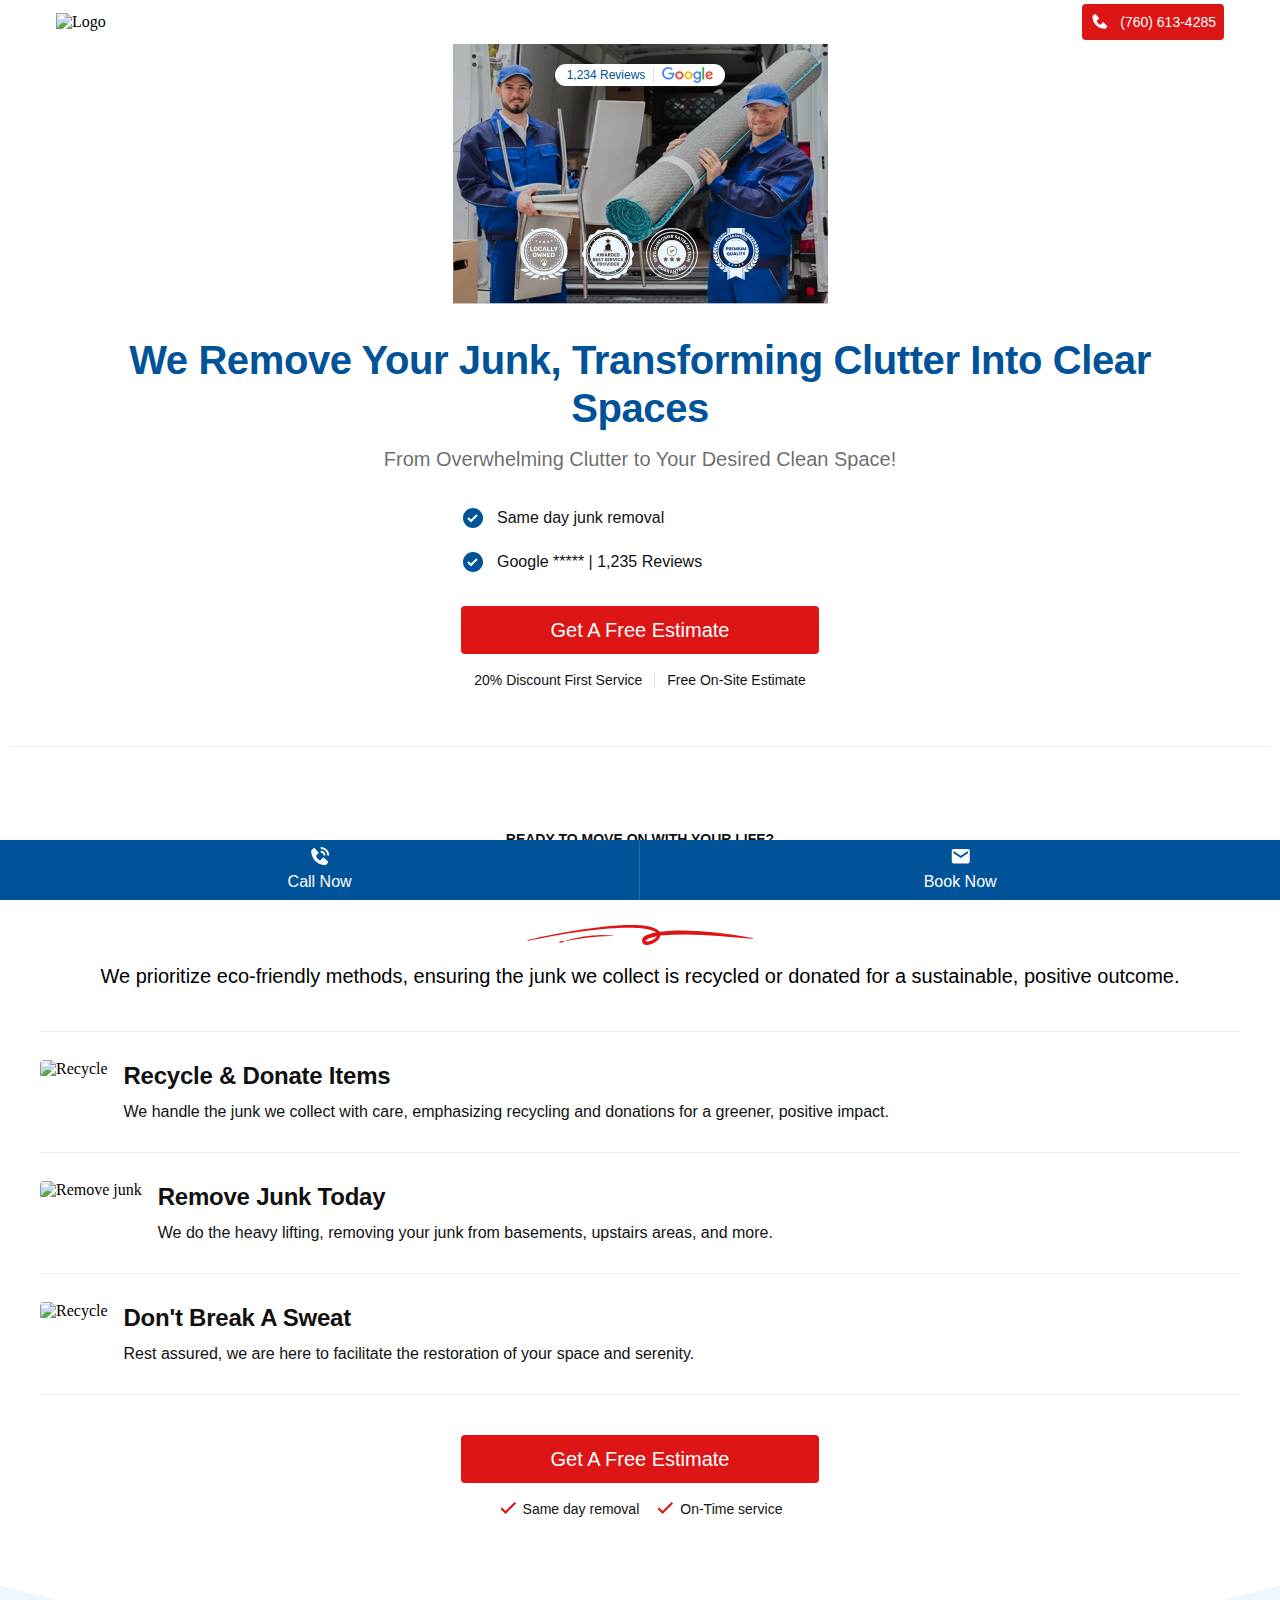
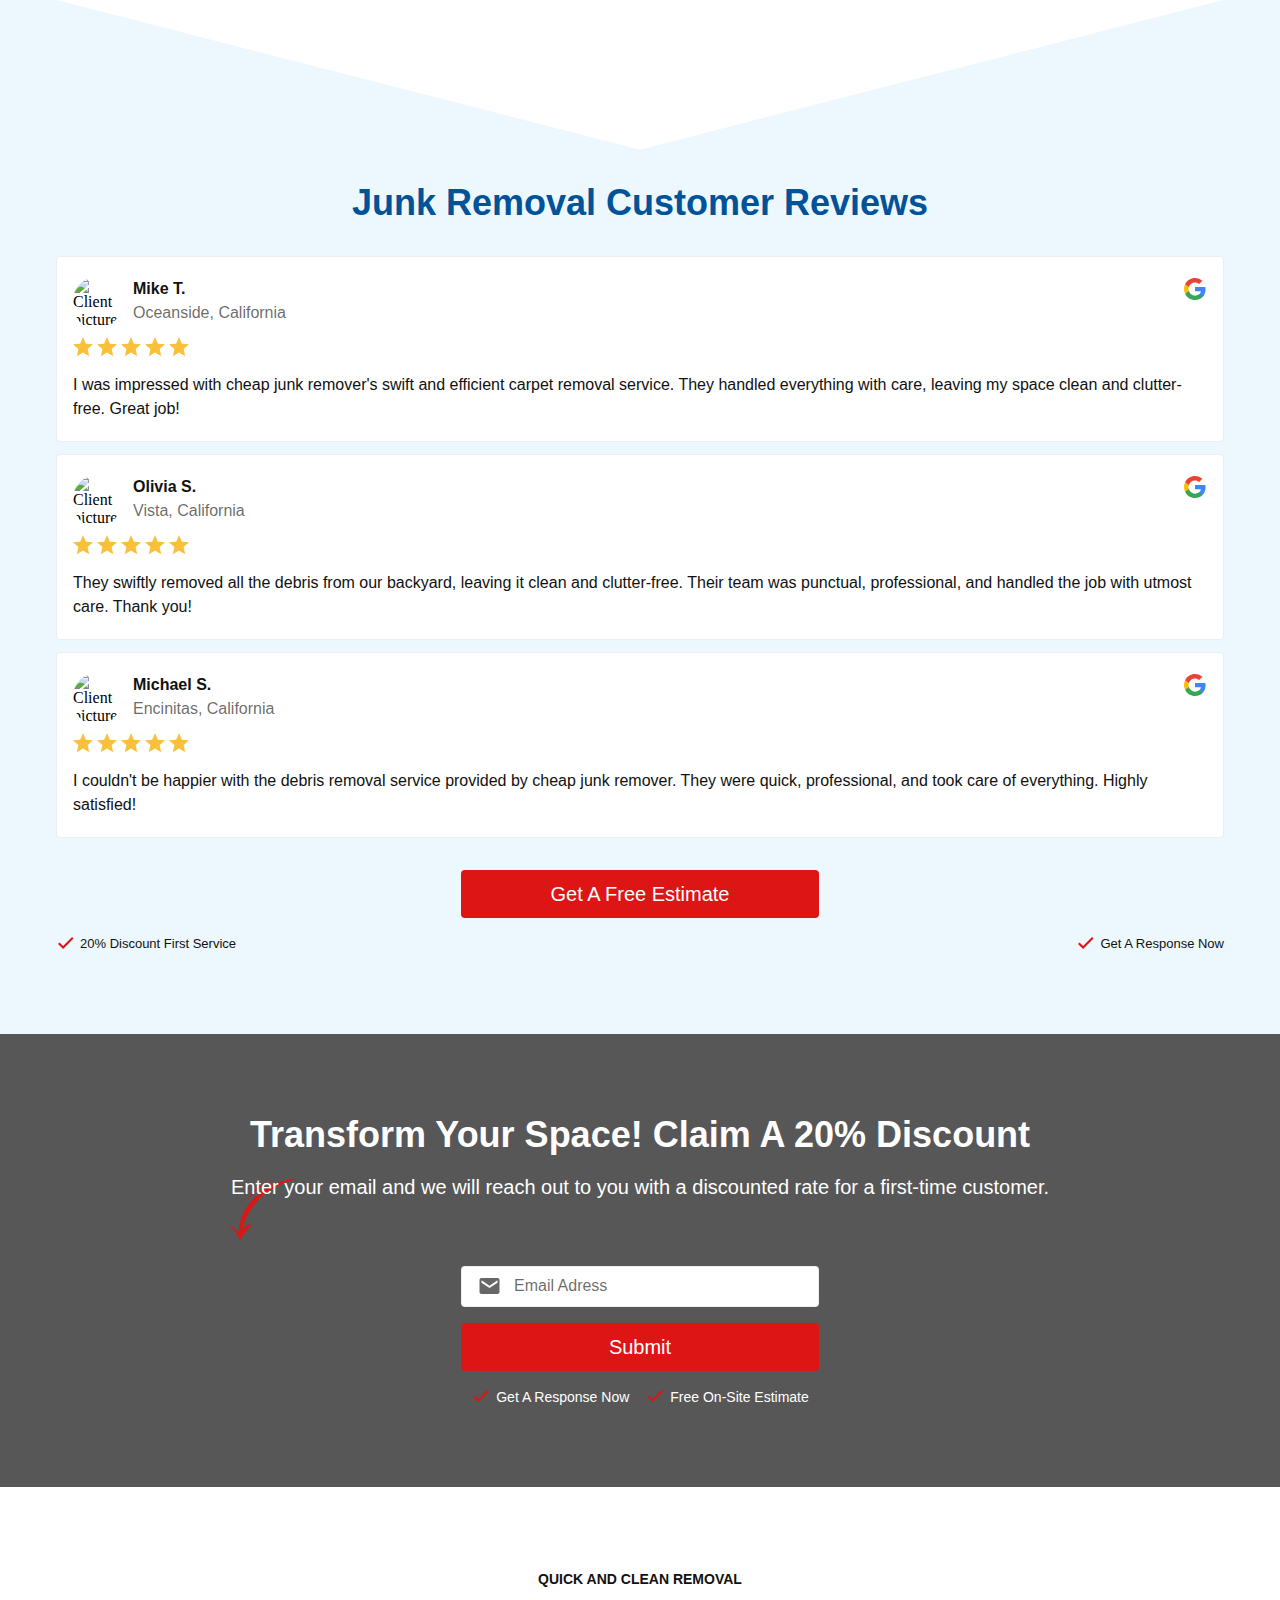
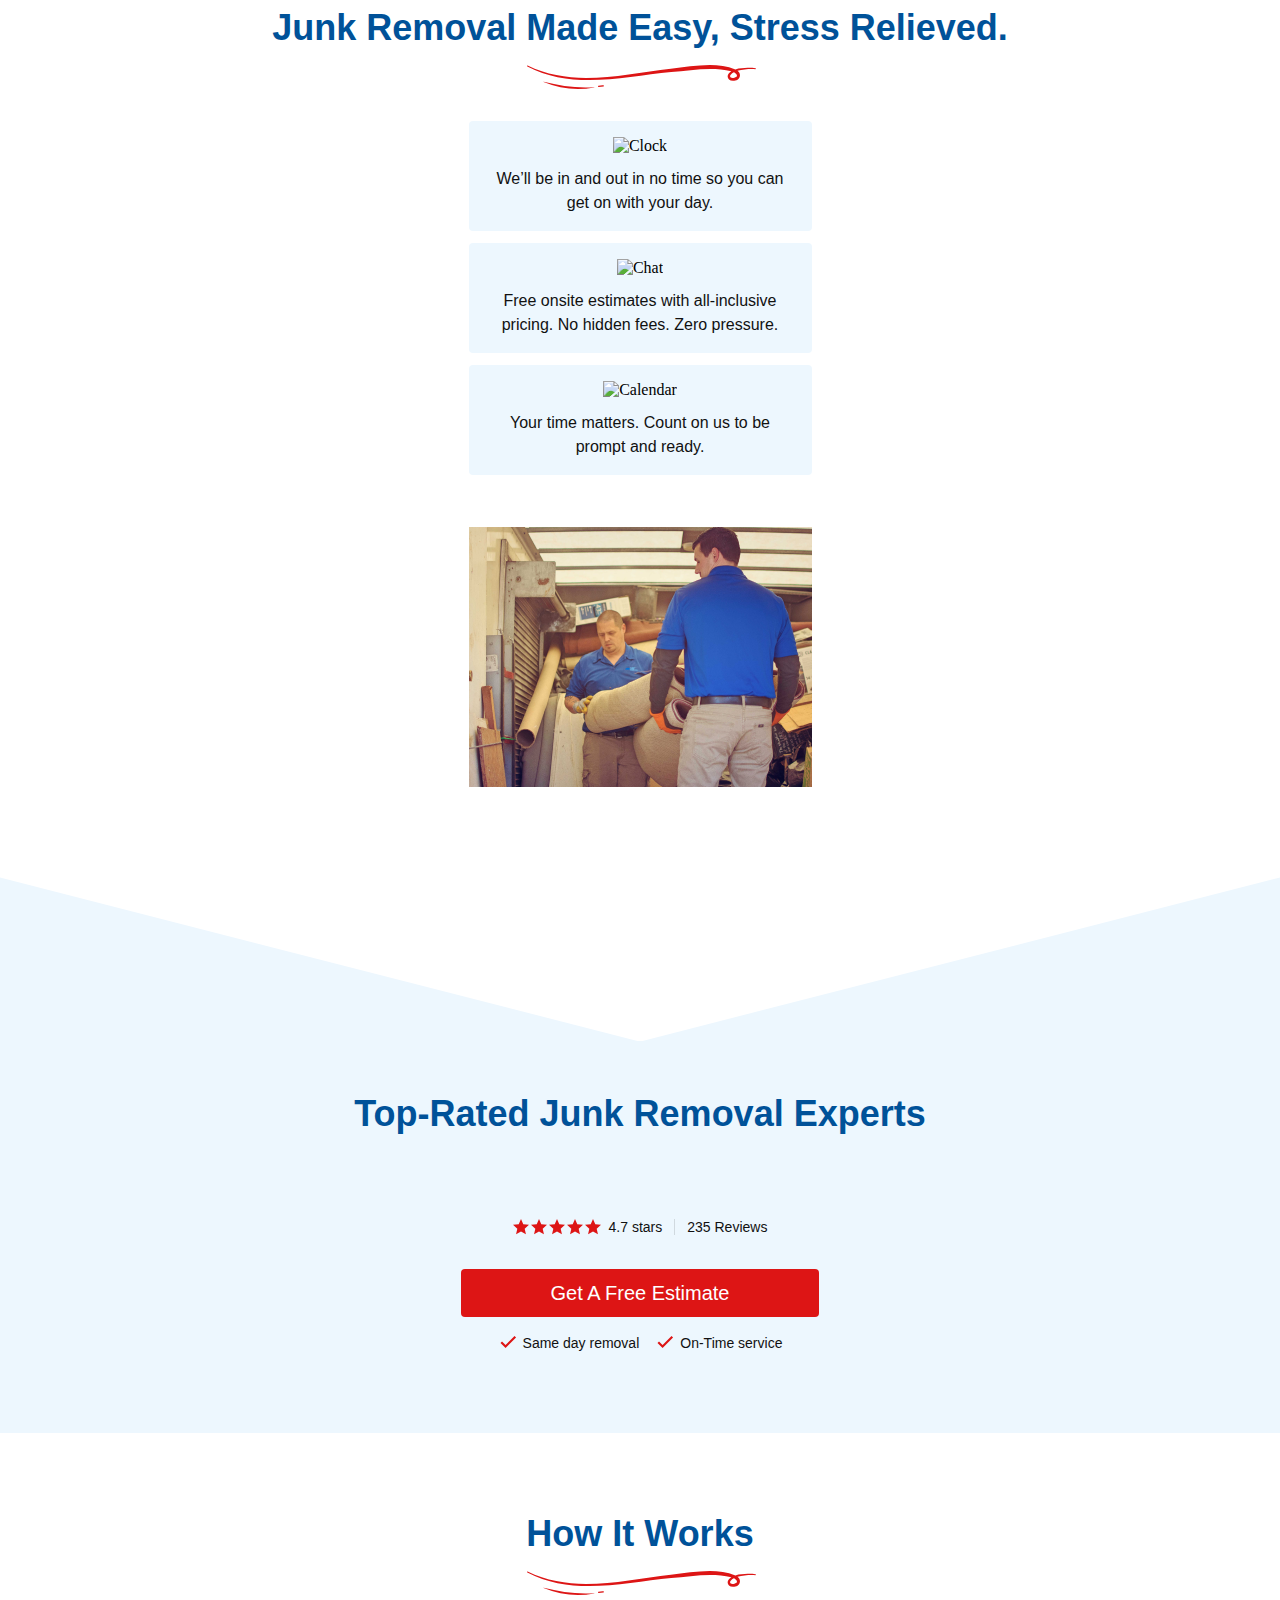
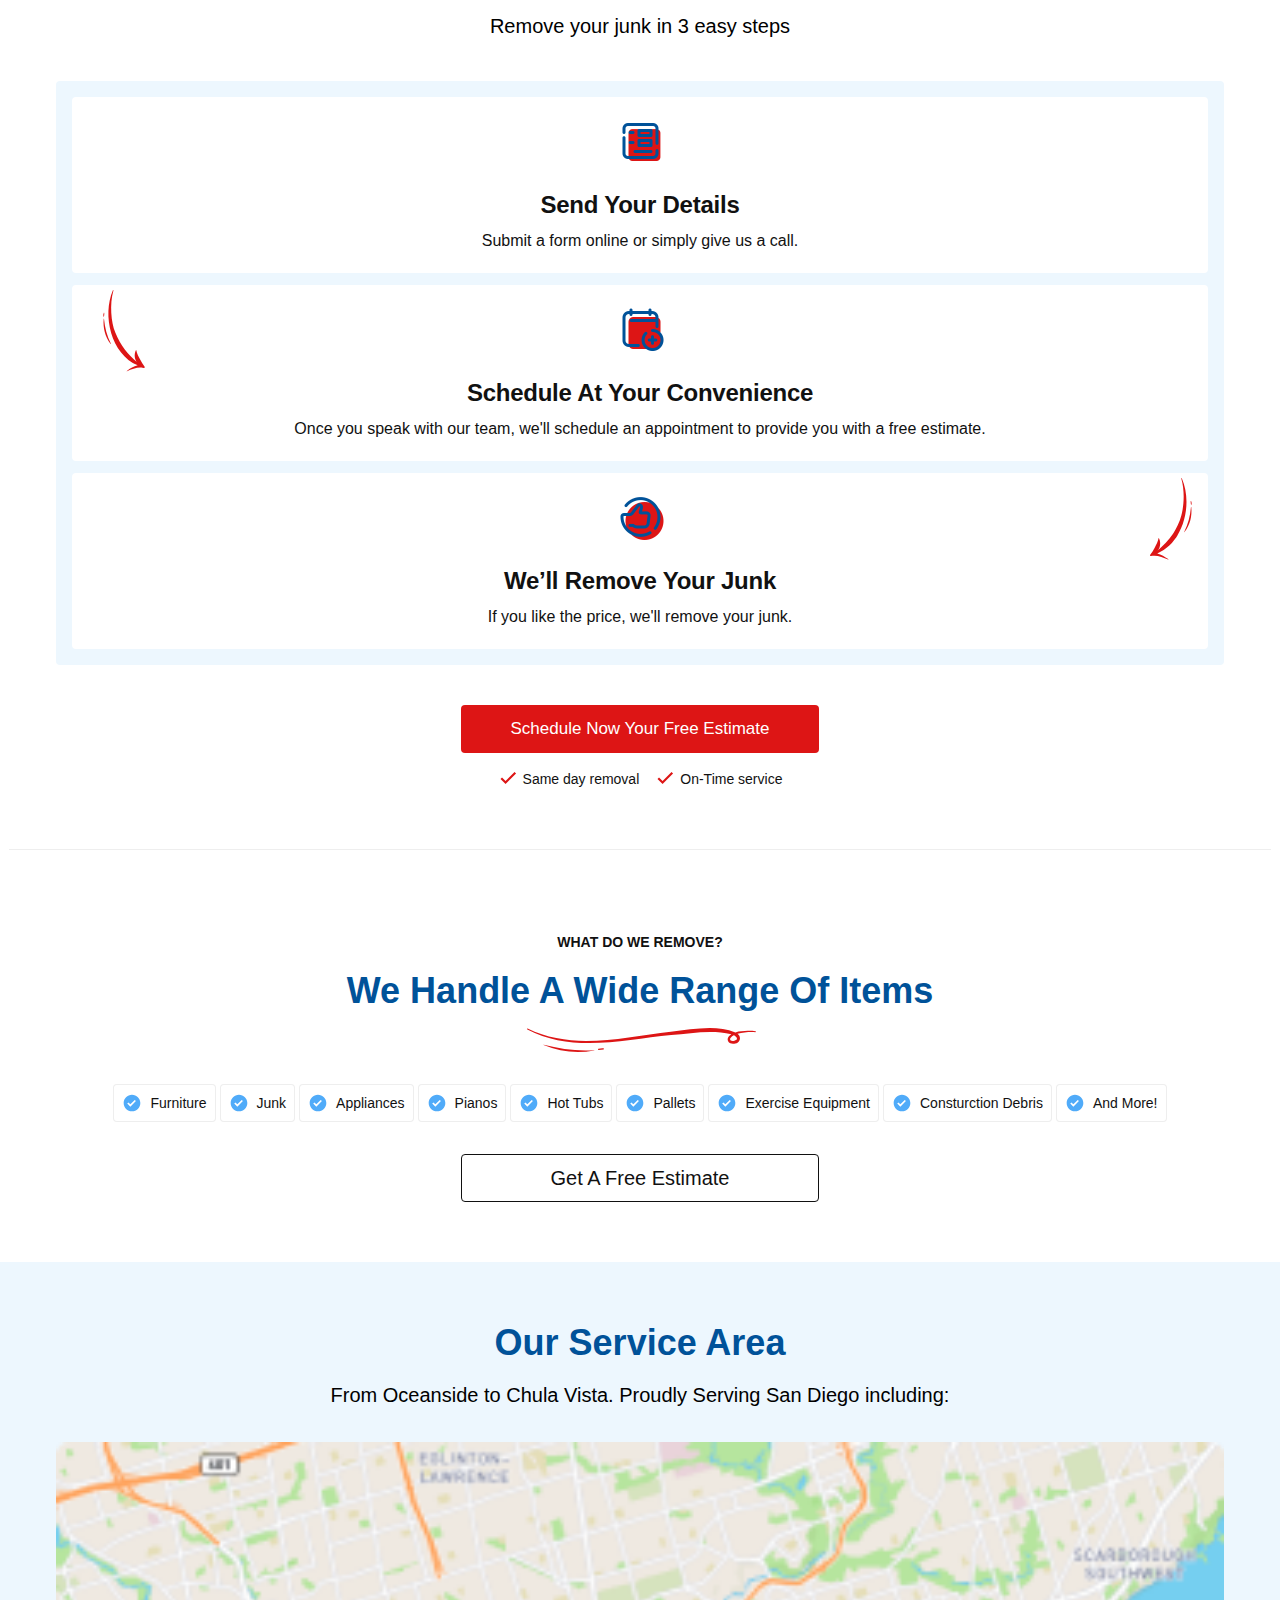
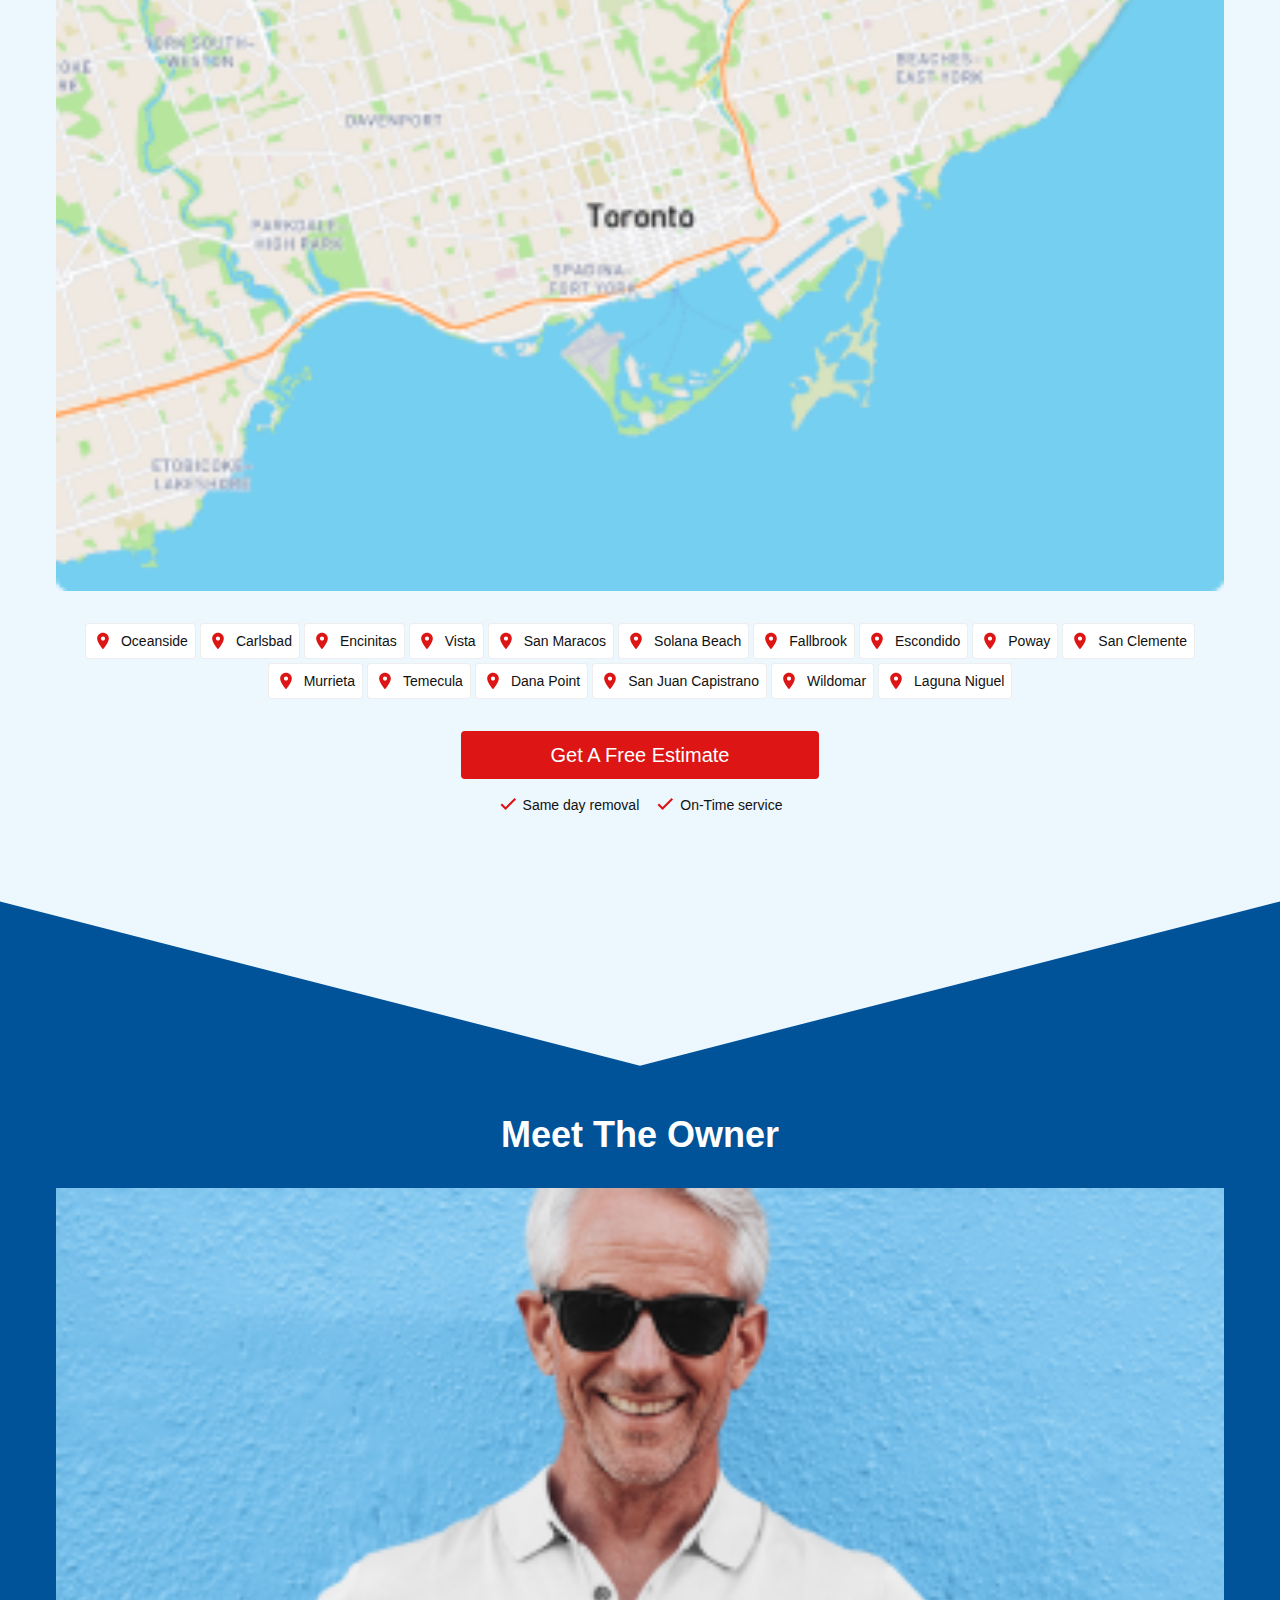
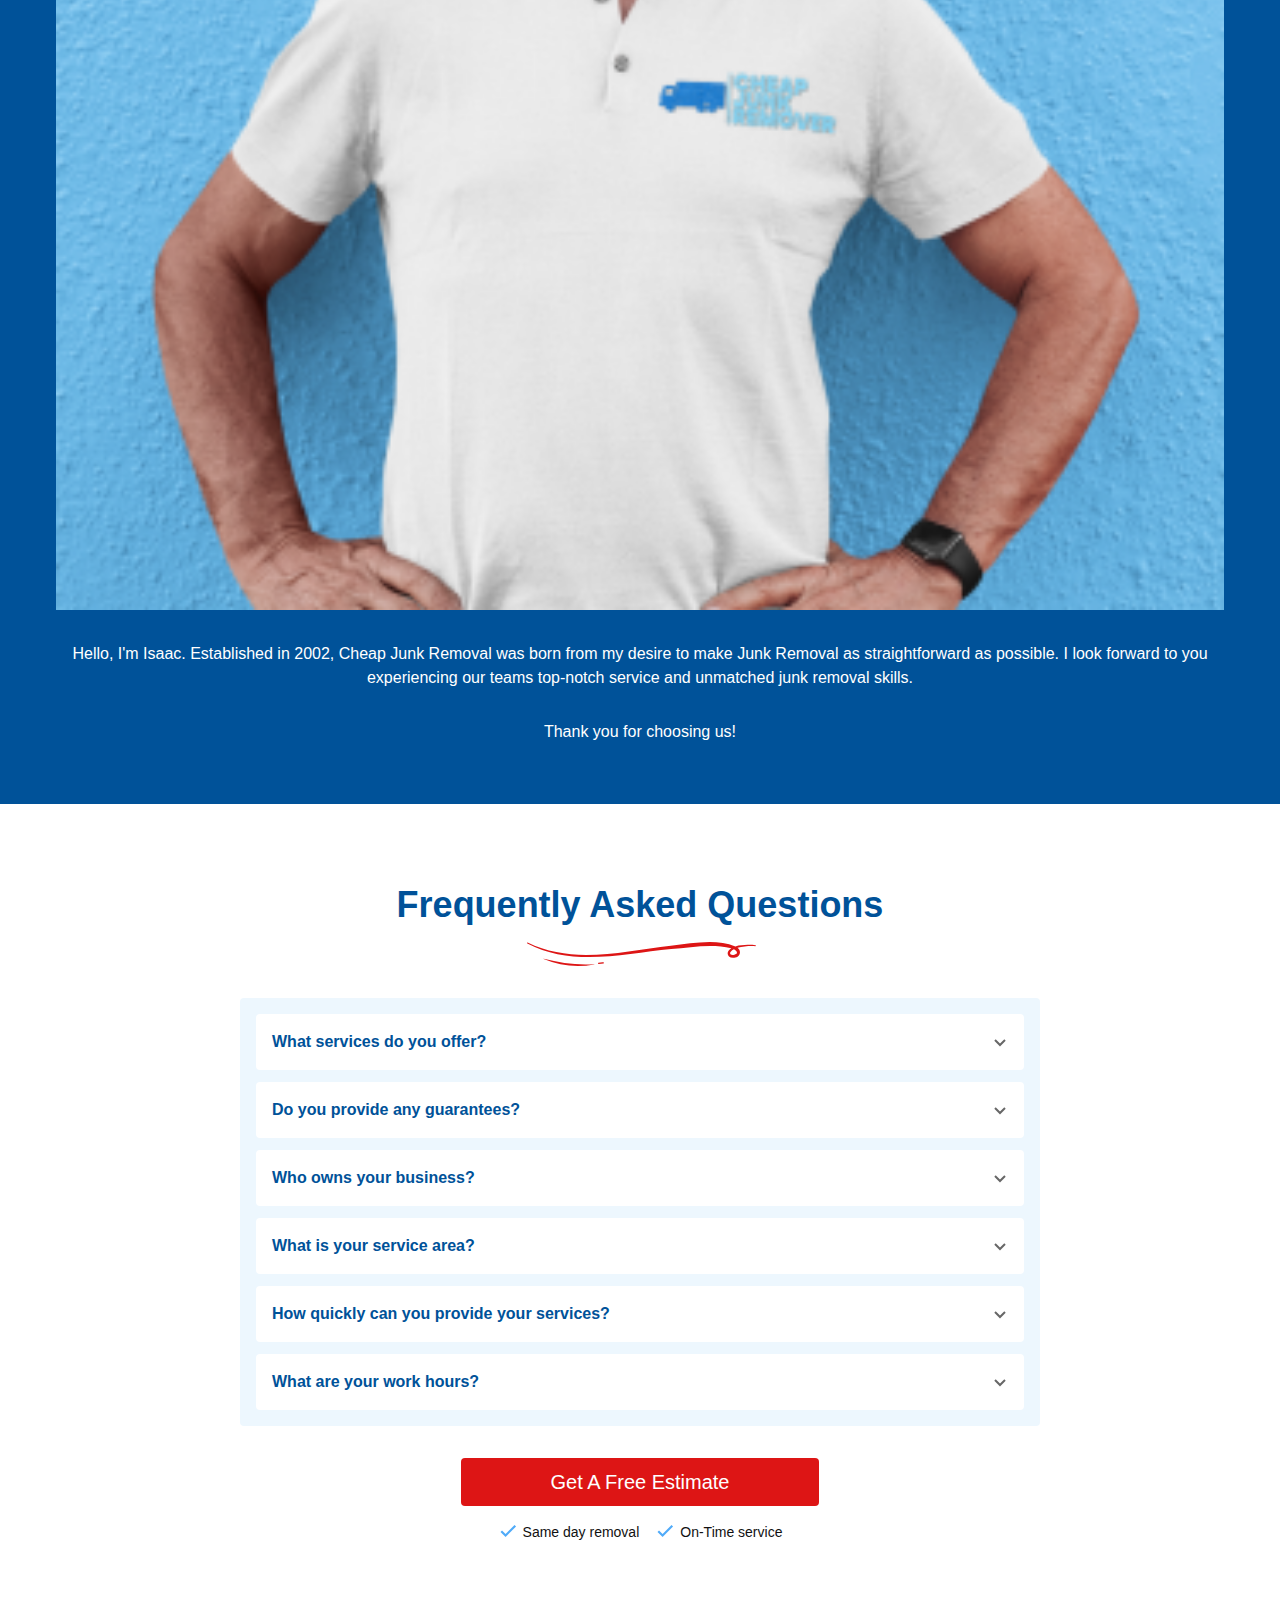
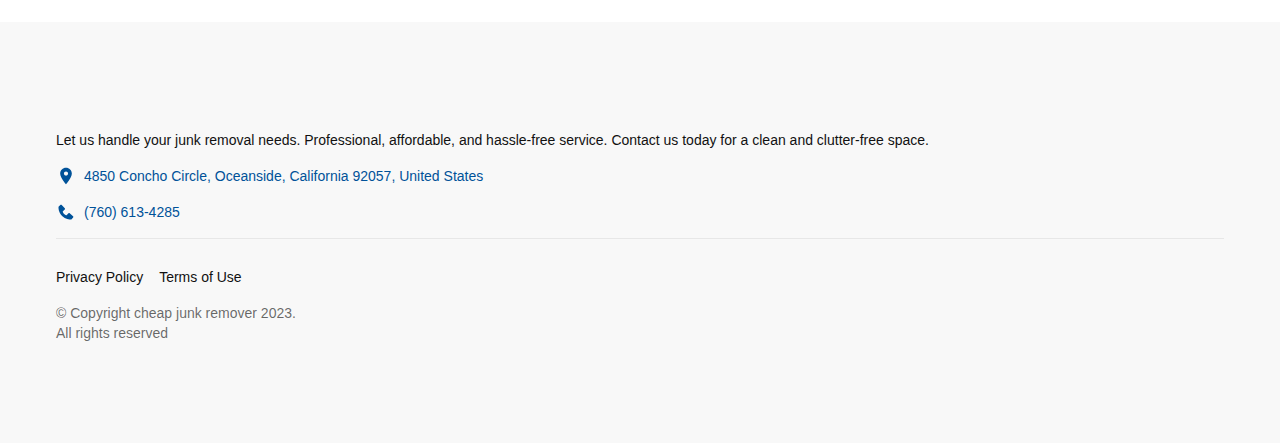
==== commit 2326825f: "added" ====
--- a/index.html
+++ b/index.html
@@ -20,7 +20,6 @@
       <div class="wrapper">
         <img src="img/logo.png" alt="Logo" />
         <div class="nav-buttons">
-          <a class="get-quote" href="#">Get a Quote</a>
           <a class="phone" href="#">
             <svg
               xmlns="http://www.w3.org/2000/svg"
@@ -34,20 +33,95 @@
                 fill="white"
               />
             </svg>
+            (760) 613-4285
           </a>
         </div>
       </div>
     </nav>
+
+    <div class="sticky-bottom">
+      <a class="text" href="#">
+        <svg
+          xmlns="http://www.w3.org/2000/svg"
+          width="21"
+          height="20"
+          viewBox="0 0 21 20"
+          fill="none"
+        >
+          <g clip-path="url(#clip0_182_1076)">
+            <path
+              d="M18.3549 9.52532H20.2496C20.2496 4.66535 16.5805 1 11.7139 1V2.89473C15.5621 2.89473 18.3549 5.68282 18.3549 9.52532Z"
+              fill="white"
+            />
+            <path
+              d="M11.7239 6.68437C13.7162 6.68437 14.566 7.53415 14.566 9.52646H16.4607C16.4607 6.47121 14.7791 4.78964 11.7239 4.78964V6.68437ZM14.9658 11.8409C14.5878 11.497 14.0042 11.515 13.648 11.8816L11.381 14.2131C10.8353 14.1089 9.73823 13.7669 8.60897 12.6404C7.47971 11.5102 7.13771 10.4103 7.03635 9.86845L9.36591 7.60047C9.73349 7.24426 9.75054 6.66163 9.40665 6.28269L5.90614 2.43355C5.56225 2.05366 4.97773 2.01766 4.58836 2.35113L2.53258 4.11417C2.36869 4.27901 2.27111 4.49691 2.25785 4.72901C2.24364 4.96585 1.97269 10.5761 6.32298 14.9283C10.1181 18.7225 14.872 19.0001 16.1812 19.0001C16.3726 19.0001 16.4901 18.9944 16.5213 18.9925C16.7535 18.9792 16.9713 18.8817 17.1352 18.7168L18.8973 16.6601C19.2318 16.2707 19.1939 15.6872 18.8159 15.3423L14.9658 11.8409Z"
+              fill="white"
+            />
+          </g>
+          <defs>
+            <clipPath id="clip0_182_1076">
+              <rect
+                width="20"
+                height="20"
+                fill="white"
+                transform="translate(0.75)"
+              />
+            </clipPath>
+          </defs>
+        </svg>
+        Call Now
+      </a>
+      <a class="text" href="#">
+        <svg
+          xmlns="http://www.w3.org/2000/svg"
+          width="21"
+          height="20"
+          viewBox="0 0 21 20"
+          fill="none"
+        >
+          <path
+            d="M17.95 3H3.55C2.5564 3 1.75 3.8064 1.75 4.8V15.6C1.75 16.5936 2.5564 17.4 3.55 17.4H17.95C18.9436 17.4 19.75 16.5936 19.75 15.6V4.8C19.75 3.8064 18.9436 3 17.95 3ZM17.95 7.23L10.75 12.0306L3.55 7.23V5.0673L10.75 9.867L17.95 5.0673V7.23Z"
+            fill="white"
+          />
+        </svg>
+        Book Now
+      </a>
+    </div>
     <section class="hero">
       <div class="wrapper">
         <div class="image">
-          <img src="img/heroimg.webp" alt="Removing junk" />
+          <div class="google-reviews-box">
+            <p>1,234 Reviews</p>
+            <div class="devider"></div>
+            <img src="img/google-logo.png" alt="Google logo" />
+          </div>
+          <img src="img/hero-img.png" alt="Removing junk" />
+
+          <div class="hero-badges">
+            <div class="badge">
+              <img src="img/hero-locally-owned.svg" alt="Locally owned" />
+            </div>
+            <div class="badge">
+              <img src="img/hero-awarded.svg" alt="Awarded for service" />
+            </div>
+            <div class="badge">
+              <img
+                src="img/hero-customer-satisfaction.svg"
+                alt="Customer satisfaction"
+              />
+            </div>
+            <div class="badge">
+              <img src="img/hero-premium-quality.svg" alt="Premium quality" />
+            </div>
+          </div>
         </div>
         <div class="hero-content">
-          <h1>We Remove Your Junk, Transforming Clutter into Clear Spaces</h1>
-          <p class="sub-text">
-            From Overwhelming Clutter to Your Desired Clean Space!
-          </p>
+          <div>
+            <h1>We Remove Your Junk, Transforming Clutter into Clear Spaces</h1>
+            <p class="sub-text">
+              From Overwhelming Clutter to Your Desired Clean Space!
+            </p>
+          </div>
           <div class="benefits-list">
             <div class="benefit">
               <svg
@@ -118,28 +192,28 @@
             />
           </svg>
           <p class="sub-text">
-            Local junk removal experts, eco-friendly practices, and seamless
-            service. Choose responsible, hassle-free junk removal today.
+            We prioritize eco-friendly methods, ensuring the junk we collect is
+            recycled or donated for a sustainable, positive outcome.
           </p>
         </div>
 
         <div class="why-us-cards">
           <div class="stroke"></div>
           <div class="why-us-card">
-            <img src="img/whyus1.webp" alt="Recycle" />
+            <img loading="lazy" src="img/whyus1.webp" alt="Recycle" />
             <div class="card-content">
-              <h3>Recycle & donate items</h3>
+              <h3>Recycle & Donate Items</h3>
               <p class="text">
-                Have peace of mind knowing that your reusable items will be
-                recycled or donated.
+                We handle the junk we collect with care, emphasizing recycling
+                and donations for a greener, positive impact.
               </p>
             </div>
           </div>
           <div class="stroke"></div>
           <div class="why-us-card">
-            <img src="img/whyus2.webp" alt="Remove junk" />
+            <img loading="lazy" src="img/whyus2.webp" alt="Remove junk" />
             <div class="card-content">
-              <h3>Remove junk today</h3>
+              <h3>Remove Junk Today</h3>
               <p class="text">
                 We do the heavy lifting, removing your junk from basements,
                 upstairs areas, and more.
@@ -148,12 +222,12 @@
           </div>
           <div class="stroke"></div>
           <div class="why-us-card">
-            <img src="img/whyus3.webp" alt="Recycle" />
+            <img loading="lazy" src="img/whyus3.webp" alt="Recycle" />
             <div class="card-content">
-              <h3>Don't break a sweat</h3>
+              <h3>Don't Break A Sweat</h3>
               <p class="text">
-                Don't worry about a thing. Let us assist you in reclaiming your
-                tranquility and space.
+                Rest assured, we are here to facilitate the restoration of your
+                space and serenity.
               </p>
             </div>
           </div>
@@ -213,109 +287,429 @@
           <div class="testimonial">
             <div class="testimonial-top">
               <div class="image">
-                <img src="img/testimonial1.svg" alt="Client picture" />
+                <img
+                  loading="lazy"
+                  src="img/testimonial1.svg"
+                  alt="Client picture"
+                />
               </div>
               <div>
                 <p class="text">Mike T.</p>
                 <p class="text">Oceanside, California</p>
               </div>
-              <div class="stars">
+              <div class="google-icon">
                 <svg
                   xmlns="http://www.w3.org/2000/svg"
-                  width="20"
-                  height="20"
-                  viewBox="0 0 20 20"
+                  width="24"
+                  height="24"
+                  viewBox="0 0 24 24"
                   fill="none"
                 >
-                  <g clip-path="url(#clip0_97_89)">
-                    <path
-                      d="M10 0L12.843 6.65214L20 7.32102L14.6 12.1011L16.1803 19.1667L10 15.4688L3.81966 19.1667L5.4 12.1011L0 7.32102L7.15704 6.65214L10 0Z"
-                      fill="#005299"
-                    />
-                  </g>
-                  <defs>
-                    <clipPath id="clip0_97_89">
-                      <rect width="20" height="20" fill="white" />
-                    </clipPath>
-                  </defs>
+                  <path
+                    d="M22.56 12.25C22.56 11.47 22.49 10.72 22.36 10H12V14.255H17.92C17.665 15.63 16.89 16.795 15.725 17.575V20.335H19.28C21.36 18.42 22.56 15.6 22.56 12.25Z"
+                    fill="#4285F4"
+                  />
+                  <path
+                    d="M12 23.0001C14.97 23.0001 17.46 22.0151 19.28 20.3351L15.725 17.5751C14.74 18.2351 13.48 18.6251 12 18.6251C9.13501 18.6251 6.71001 16.6901 5.84501 14.0901H2.17001V16.9401C3.98001 20.5351 7.70001 23.0001 12 23.0001Z"
+                    fill="#34A853"
+                  />
+                  <path
+                    d="M5.845 14.0901C5.625 13.4301 5.5 12.7251 5.5 12.0001C5.5 11.2751 5.625 10.5701 5.845 9.91006V7.06006H2.17C1.4 8.59292 0.999321 10.2847 1 12.0001C1 13.7751 1.425 15.4551 2.17 16.9401L5.845 14.0901Z"
+                    fill="#FBBC05"
+                  />
+                  <path
+                    d="M12 5.375C13.615 5.375 15.065 5.93 16.205 7.02L19.36 3.865C17.455 2.09 14.965 1 12 1C7.70001 1 3.98001 3.465 2.17001 7.06L5.84501 9.91C6.71001 7.31 9.13501 5.375 12 5.375Z"
+                    fill="#EA4335"
+                  />
                 </svg>
+              </div>
+            </div>
+            <div class="stars">
+              <svg
+                xmlns="http://www.w3.org/2000/svg"
+                width="20"
+                height="20"
+                viewBox="0 0 20 20"
+                fill="none"
+              >
+                <g clip-path="url(#clip0_202_423)">
+                  <path
+                    d="M10 0L12.843 6.65214L20 7.32102L14.6 12.1011L16.1803 19.1667L10 15.4688L3.81966 19.1667L5.4 12.1011L0 7.32102L7.15704 6.65214L10 0Z"
+                    fill="#F9C039"
+                  />
+                </g>
+                <defs>
+                  <clipPath id="clip0_202_423">
+                    <rect width="20" height="20" fill="white" />
+                  </clipPath>
+                </defs>
+              </svg>
+              <svg
+                xmlns="http://www.w3.org/2000/svg"
+                width="20"
+                height="20"
+                viewBox="0 0 20 20"
+                fill="none"
+              >
+                <g clip-path="url(#clip0_202_423)">
+                  <path
+                    d="M10 0L12.843 6.65214L20 7.32102L14.6 12.1011L16.1803 19.1667L10 15.4688L3.81966 19.1667L5.4 12.1011L0 7.32102L7.15704 6.65214L10 0Z"
+                    fill="#F9C039"
+                  />
+                </g>
+                <defs>
+                  <clipPath id="clip0_202_423">
+                    <rect width="20" height="20" fill="white" />
+                  </clipPath>
+                </defs>
+              </svg>
+              <svg
+                xmlns="http://www.w3.org/2000/svg"
+                width="20"
+                height="20"
+                viewBox="0 0 20 20"
+                fill="none"
+              >
+                <g clip-path="url(#clip0_202_423)">
+                  <path
+                    d="M10 0L12.843 6.65214L20 7.32102L14.6 12.1011L16.1803 19.1667L10 15.4688L3.81966 19.1667L5.4 12.1011L0 7.32102L7.15704 6.65214L10 0Z"
+                    fill="#F9C039"
+                  />
+                </g>
+                <defs>
+                  <clipPath id="clip0_202_423">
+                    <rect width="20" height="20" fill="white" />
+                  </clipPath>
+                </defs>
+              </svg>
+              <svg
+                xmlns="http://www.w3.org/2000/svg"
+                width="20"
+                height="20"
+                viewBox="0 0 20 20"
+                fill="none"
+              >
+                <g clip-path="url(#clip0_202_423)">
+                  <path
+                    d="M10 0L12.843 6.65214L20 7.32102L14.6 12.1011L16.1803 19.1667L10 15.4688L3.81966 19.1667L5.4 12.1011L0 7.32102L7.15704 6.65214L10 0Z"
+                    fill="#F9C039"
+                  />
+                </g>
+                <defs>
+                  <clipPath id="clip0_202_423">
+                    <rect width="20" height="20" fill="white" />
+                  </clipPath>
+                </defs>
+              </svg>
+              <svg
+                xmlns="http://www.w3.org/2000/svg"
+                width="20"
+                height="20"
+                viewBox="0 0 20 20"
+                fill="none"
+              >
+                <g clip-path="url(#clip0_202_423)">
+                  <path
+                    d="M10 0L12.843 6.65214L20 7.32102L14.6 12.1011L16.1803 19.1667L10 15.4688L3.81966 19.1667L5.4 12.1011L0 7.32102L7.15704 6.65214L10 0Z"
+                    fill="#F9C039"
+                  />
+                </g>
+                <defs>
+                  <clipPath id="clip0_202_423">
+                    <rect width="20" height="20" fill="white" />
+                  </clipPath>
+                </defs>
+              </svg>
+            </div>
+            <div>
+              <p class="text">
+                I was impressed with cheap junk remover's swift and efficient
+                carpet removal service. They handled everything with care,
+                leaving my space clean and clutter-free. Great job!
+              </p>
+            </div>
+          </div>
+          <div class="testimonial">
+            <div class="testimonial-top">
+              <div class="image">
+                <img
+                  loading="lazy"
+                  src="img/testimonial2.svg"
+                  alt="Client picture"
+                />
+              </div>
+              <div>
+                <p class="text">Olivia S.</p>
+                <p class="text">Vista, California</p>
+              </div>
+              <div class="google-icon">
                 <svg
                   xmlns="http://www.w3.org/2000/svg"
-                  width="20"
-                  height="20"
-                  viewBox="0 0 20 20"
+                  width="24"
+                  height="24"
+                  viewBox="0 0 24 24"
                   fill="none"
                 >
-                  <g clip-path="url(#clip0_97_89)">
-                    <path
-                      d="M10 0L12.843 6.65214L20 7.32102L14.6 12.1011L16.1803 19.1667L10 15.4688L3.81966 19.1667L5.4 12.1011L0 7.32102L7.15704 6.65214L10 0Z"
-                      fill="#005299"
-                    />
-                  </g>
-                  <defs>
-                    <clipPath id="clip0_97_89">
-                      <rect width="20" height="20" fill="white" />
-                    </clipPath>
-                  </defs>
+                  <path
+                    d="M22.56 12.25C22.56 11.47 22.49 10.72 22.36 10H12V14.255H17.92C17.665 15.63 16.89 16.795 15.725 17.575V20.335H19.28C21.36 18.42 22.56 15.6 22.56 12.25Z"
+                    fill="#4285F4"
+                  />
+                  <path
+                    d="M12 23.0001C14.97 23.0001 17.46 22.0151 19.28 20.3351L15.725 17.5751C14.74 18.2351 13.48 18.6251 12 18.6251C9.13501 18.6251 6.71001 16.6901 5.84501 14.0901H2.17001V16.9401C3.98001 20.5351 7.70001 23.0001 12 23.0001Z"
+                    fill="#34A853"
+                  />
+                  <path
+                    d="M5.845 14.0901C5.625 13.4301 5.5 12.7251 5.5 12.0001C5.5 11.2751 5.625 10.5701 5.845 9.91006V7.06006H2.17C1.4 8.59292 0.999321 10.2847 1 12.0001C1 13.7751 1.425 15.4551 2.17 16.9401L5.845 14.0901Z"
+                    fill="#FBBC05"
+                  />
+                  <path
+                    d="M12 5.375C13.615 5.375 15.065 5.93 16.205 7.02L19.36 3.865C17.455 2.09 14.965 1 12 1C7.70001 1 3.98001 3.465 2.17001 7.06L5.84501 9.91C6.71001 7.31 9.13501 5.375 12 5.375Z"
+                    fill="#EA4335"
+                  />
                 </svg>
+              </div>
+            </div>
+            <div class="stars">
+              <svg
+                xmlns="http://www.w3.org/2000/svg"
+                width="20"
+                height="20"
+                viewBox="0 0 20 20"
+                fill="none"
+              >
+                <g clip-path="url(#clip0_202_423)">
+                  <path
+                    d="M10 0L12.843 6.65214L20 7.32102L14.6 12.1011L16.1803 19.1667L10 15.4688L3.81966 19.1667L5.4 12.1011L0 7.32102L7.15704 6.65214L10 0Z"
+                    fill="#F9C039"
+                  />
+                </g>
+                <defs>
+                  <clipPath id="clip0_202_423">
+                    <rect width="20" height="20" fill="white" />
+                  </clipPath>
+                </defs>
+              </svg>
+              <svg
+                xmlns="http://www.w3.org/2000/svg"
+                width="20"
+                height="20"
+                viewBox="0 0 20 20"
+                fill="none"
+              >
+                <g clip-path="url(#clip0_202_423)">
+                  <path
+                    d="M10 0L12.843 6.65214L20 7.32102L14.6 12.1011L16.1803 19.1667L10 15.4688L3.81966 19.1667L5.4 12.1011L0 7.32102L7.15704 6.65214L10 0Z"
+                    fill="#F9C039"
+                  />
+                </g>
+                <defs>
+                  <clipPath id="clip0_202_423">
+                    <rect width="20" height="20" fill="white" />
+                  </clipPath>
+                </defs>
+              </svg>
+              <svg
+                xmlns="http://www.w3.org/2000/svg"
+                width="20"
+                height="20"
+                viewBox="0 0 20 20"
+                fill="none"
+              >
+                <g clip-path="url(#clip0_202_423)">
+                  <path
+                    d="M10 0L12.843 6.65214L20 7.32102L14.6 12.1011L16.1803 19.1667L10 15.4688L3.81966 19.1667L5.4 12.1011L0 7.32102L7.15704 6.65214L10 0Z"
+                    fill="#F9C039"
+                  />
+                </g>
+                <defs>
+                  <clipPath id="clip0_202_423">
+                    <rect width="20" height="20" fill="white" />
+                  </clipPath>
+                </defs>
+              </svg>
+              <svg
+                xmlns="http://www.w3.org/2000/svg"
+                width="20"
+                height="20"
+                viewBox="0 0 20 20"
+                fill="none"
+              >
+                <g clip-path="url(#clip0_202_423)">
+                  <path
+                    d="M10 0L12.843 6.65214L20 7.32102L14.6 12.1011L16.1803 19.1667L10 15.4688L3.81966 19.1667L5.4 12.1011L0 7.32102L7.15704 6.65214L10 0Z"
+                    fill="#F9C039"
+                  />
+                </g>
+                <defs>
+                  <clipPath id="clip0_202_423">
+                    <rect width="20" height="20" fill="white" />
+                  </clipPath>
+                </defs>
+              </svg>
+              <svg
+                xmlns="http://www.w3.org/2000/svg"
+                width="20"
+                height="20"
+                viewBox="0 0 20 20"
+                fill="none"
+              >
+                <g clip-path="url(#clip0_202_423)">
+                  <path
+                    d="M10 0L12.843 6.65214L20 7.32102L14.6 12.1011L16.1803 19.1667L10 15.4688L3.81966 19.1667L5.4 12.1011L0 7.32102L7.15704 6.65214L10 0Z"
+                    fill="#F9C039"
+                  />
+                </g>
+                <defs>
+                  <clipPath id="clip0_202_423">
+                    <rect width="20" height="20" fill="white" />
+                  </clipPath>
+                </defs>
+              </svg>
+            </div>
+            <div>
+              <p class="text">
+                They swiftly removed all the debris from our backyard, leaving
+                it clean and clutter-free. Their team was punctual,
+                professional, and handled the job with utmost care. Thank you!
+              </p>
+            </div>
+          </div>
+          <div class="testimonial">
+            <div class="testimonial-top">
+              <div class="image">
+                <img
+                  loading="lazy"
+                  src="img/testimonial3.svg"
+                  alt="Client picture"
+                />
+              </div>
+              <div>
+                <p class="text">Michael S.</p>
+                <p class="text">Encinitas, California</p>
+              </div>
+              <div class="google-icon">
                 <svg
                   xmlns="http://www.w3.org/2000/svg"
-                  width="20"
-                  height="20"
-                  viewBox="0 0 20 20"
+                  width="24"
+                  height="24"
+                  viewBox="0 0 24 24"
                   fill="none"
                 >
-                  <g clip-path="url(#clip0_97_89)">
-                    <path
-                      d="M10 0L12.843 6.65214L20 7.32102L14.6 12.1011L16.1803 19.1667L10 15.4688L3.81966 19.1667L5.4 12.1011L0 7.32102L7.15704 6.65214L10 0Z"
-                      fill="#005299"
-                    />
-                  </g>
-                  <defs>
-                    <clipPath id="clip0_97_89">
-                      <rect width="20" height="20" fill="white" />
-                    </clipPath>
-                  </defs>
-                </svg>
-                <svg
-                  xmlns="http://www.w3.org/2000/svg"
-                  width="20"
-                  height="20"
-                  viewBox="0 0 20 20"
-                  fill="none"
-                >
-                  <g clip-path="url(#clip0_97_89)">
-                    <path
-                      d="M10 0L12.843 6.65214L20 7.32102L14.6 12.1011L16.1803 19.1667L10 15.4688L3.81966 19.1667L5.4 12.1011L0 7.32102L7.15704 6.65214L10 0Z"
-                      fill="#005299"
-                    />
-                  </g>
-                  <defs>
-                    <clipPath id="clip0_97_89">
-                      <rect width="20" height="20" fill="white" />
-                    </clipPath>
-                  </defs>
-                </svg>
-                <svg
-                  xmlns="http://www.w3.org/2000/svg"
-                  width="20"
-                  height="20"
-                  viewBox="0 0 20 20"
-                  fill="none"
-                >
-                  <g clip-path="url(#clip0_97_89)">
-                    <path
-                      d="M10 0L12.843 6.65214L20 7.32102L14.6 12.1011L16.1803 19.1667L10 15.4688L3.81966 19.1667L5.4 12.1011L0 7.32102L7.15704 6.65214L10 0Z"
-                      fill="#005299"
-                    />
-                  </g>
-                  <defs>
-                    <clipPath id="clip0_97_89">
-                      <rect width="20" height="20" fill="white" />
-                    </clipPath>
-                  </defs>
+                  <path
+                    d="M22.56 12.25C22.56 11.47 22.49 10.72 22.36 10H12V14.255H17.92C17.665 15.63 16.89 16.795 15.725 17.575V20.335H19.28C21.36 18.42 22.56 15.6 22.56 12.25Z"
+                    fill="#4285F4"
+                  />
+                  <path
+                    d="M12 23.0001C14.97 23.0001 17.46 22.0151 19.28 20.3351L15.725 17.5751C14.74 18.2351 13.48 18.6251 12 18.6251C9.13501 18.6251 6.71001 16.6901 5.84501 14.0901H2.17001V16.9401C3.98001 20.5351 7.70001 23.0001 12 23.0001Z"
+                    fill="#34A853"
+                  />
+                  <path
+                    d="M5.845 14.0901C5.625 13.4301 5.5 12.7251 5.5 12.0001C5.5 11.2751 5.625 10.5701 5.845 9.91006V7.06006H2.17C1.4 8.59292 0.999321 10.2847 1 12.0001C1 13.7751 1.425 15.4551 2.17 16.9401L5.845 14.0901Z"
+                    fill="#FBBC05"
+                  />
+                  <path
+                    d="M12 5.375C13.615 5.375 15.065 5.93 16.205 7.02L19.36 3.865C17.455 2.09 14.965 1 12 1C7.70001 1 3.98001 3.465 2.17001 7.06L5.84501 9.91C6.71001 7.31 9.13501 5.375 12 5.375Z"
+                    fill="#EA4335"
+                  />
                 </svg>
               </div>
+            </div>
+            <div class="stars">
+              <svg
+                xmlns="http://www.w3.org/2000/svg"
+                width="20"
+                height="20"
+                viewBox="0 0 20 20"
+                fill="none"
+              >
+                <g clip-path="url(#clip0_202_423)">
+                  <path
+                    d="M10 0L12.843 6.65214L20 7.32102L14.6 12.1011L16.1803 19.1667L10 15.4688L3.81966 19.1667L5.4 12.1011L0 7.32102L7.15704 6.65214L10 0Z"
+                    fill="#F9C039"
+                  />
+                </g>
+                <defs>
+                  <clipPath id="clip0_202_423">
+                    <rect width="20" height="20" fill="white" />
+                  </clipPath>
+                </defs>
+              </svg>
+              <svg
+                xmlns="http://www.w3.org/2000/svg"
+                width="20"
+                height="20"
+                viewBox="0 0 20 20"
+                fill="none"
+              >
+                <g clip-path="url(#clip0_202_423)">
+                  <path
+                    d="M10 0L12.843 6.65214L20 7.32102L14.6 12.1011L16.1803 19.1667L10 15.4688L3.81966 19.1667L5.4 12.1011L0 7.32102L7.15704 6.65214L10 0Z"
+                    fill="#F9C039"
+                  />
+                </g>
+                <defs>
+                  <clipPath id="clip0_202_423">
+                    <rect width="20" height="20" fill="white" />
+                  </clipPath>
+                </defs>
+              </svg>
+              <svg
+                xmlns="http://www.w3.org/2000/svg"
+                width="20"
+                height="20"
+                viewBox="0 0 20 20"
+                fill="none"
+              >
+                <g clip-path="url(#clip0_202_423)">
+                  <path
+                    d="M10 0L12.843 6.65214L20 7.32102L14.6 12.1011L16.1803 19.1667L10 15.4688L3.81966 19.1667L5.4 12.1011L0 7.32102L7.15704 6.65214L10 0Z"
+                    fill="#F9C039"
+                  />
+                </g>
+                <defs>
+                  <clipPath id="clip0_202_423">
+                    <rect width="20" height="20" fill="white" />
+                  </clipPath>
+                </defs>
+              </svg>
+              <svg
+                xmlns="http://www.w3.org/2000/svg"
+                width="20"
+                height="20"
+                viewBox="0 0 20 20"
+                fill="none"
+              >
+                <g clip-path="url(#clip0_202_423)">
+                  <path
+                    d="M10 0L12.843 6.65214L20 7.32102L14.6 12.1011L16.1803 19.1667L10 15.4688L3.81966 19.1667L5.4 12.1011L0 7.32102L7.15704 6.65214L10 0Z"
+                    fill="#F9C039"
+                  />
+                </g>
+                <defs>
+                  <clipPath id="clip0_202_423">
+                    <rect width="20" height="20" fill="white" />
+                  </clipPath>
+                </defs>
+              </svg>
+              <svg
+                xmlns="http://www.w3.org/2000/svg"
+                width="20"
+                height="20"
+                viewBox="0 0 20 20"
+                fill="none"
+              >
+                <g clip-path="url(#clip0_202_423)">
+                  <path
+                    d="M10 0L12.843 6.65214L20 7.32102L14.6 12.1011L16.1803 19.1667L10 15.4688L3.81966 19.1667L5.4 12.1011L0 7.32102L7.15704 6.65214L10 0Z"
+                    fill="#F9C039"
+                  />
+                </g>
+                <defs>
+                  <clipPath id="clip0_202_423">
+                    <rect width="20" height="20" fill="white" />
+                  </clipPath>
+                </defs>
+              </svg>
             </div>
             <div>
               <p class="text">
@@ -325,238 +719,40 @@
               </p>
             </div>
           </div>
-          <div class="testimonial">
-            <div class="testimonial-top">
-              <img src="img/testimonial2.svg" alt="Client picture" />
-              <div>
-                <p class="text">Olivia S.</p>
-                <p class="text">Vista, California</p>
-              </div>
-              <div class="stars">
-                <svg
-                  xmlns="http://www.w3.org/2000/svg"
-                  width="20"
-                  height="20"
-                  viewBox="0 0 20 20"
-                  fill="none"
-                >
-                  <g clip-path="url(#clip0_97_89)">
-                    <path
-                      d="M10 0L12.843 6.65214L20 7.32102L14.6 12.1011L16.1803 19.1667L10 15.4688L3.81966 19.1667L5.4 12.1011L0 7.32102L7.15704 6.65214L10 0Z"
-                      fill="#005299"
-                    />
-                  </g>
-                  <defs>
-                    <clipPath id="clip0_97_89">
-                      <rect width="20" height="20" fill="white" />
-                    </clipPath>
-                  </defs>
-                </svg>
-                <svg
-                  xmlns="http://www.w3.org/2000/svg"
-                  width="20"
-                  height="20"
-                  viewBox="0 0 20 20"
-                  fill="none"
-                >
-                  <g clip-path="url(#clip0_97_89)">
-                    <path
-                      d="M10 0L12.843 6.65214L20 7.32102L14.6 12.1011L16.1803 19.1667L10 15.4688L3.81966 19.1667L5.4 12.1011L0 7.32102L7.15704 6.65214L10 0Z"
-                      fill="#005299"
-                    />
-                  </g>
-                  <defs>
-                    <clipPath id="clip0_97_89">
-                      <rect width="20" height="20" fill="white" />
-                    </clipPath>
-                  </defs>
-                </svg>
-                <svg
-                  xmlns="http://www.w3.org/2000/svg"
-                  width="20"
-                  height="20"
-                  viewBox="0 0 20 20"
-                  fill="none"
-                >
-                  <g clip-path="url(#clip0_97_89)">
-                    <path
-                      d="M10 0L12.843 6.65214L20 7.32102L14.6 12.1011L16.1803 19.1667L10 15.4688L3.81966 19.1667L5.4 12.1011L0 7.32102L7.15704 6.65214L10 0Z"
-                      fill="#005299"
-                    />
-                  </g>
-                  <defs>
-                    <clipPath id="clip0_97_89">
-                      <rect width="20" height="20" fill="white" />
-                    </clipPath>
-                  </defs>
-                </svg>
-                <svg
-                  xmlns="http://www.w3.org/2000/svg"
-                  width="20"
-                  height="20"
-                  viewBox="0 0 20 20"
-                  fill="none"
-                >
-                  <g clip-path="url(#clip0_97_89)">
-                    <path
-                      d="M10 0L12.843 6.65214L20 7.32102L14.6 12.1011L16.1803 19.1667L10 15.4688L3.81966 19.1667L5.4 12.1011L0 7.32102L7.15704 6.65214L10 0Z"
-                      fill="#005299"
-                    />
-                  </g>
-                  <defs>
-                    <clipPath id="clip0_97_89">
-                      <rect width="20" height="20" fill="white" />
-                    </clipPath>
-                  </defs>
-                </svg>
-                <svg
-                  xmlns="http://www.w3.org/2000/svg"
-                  width="20"
-                  height="20"
-                  viewBox="0 0 20 20"
-                  fill="none"
-                >
-                  <g clip-path="url(#clip0_97_89)">
-                    <path
-                      d="M10 0L12.843 6.65214L20 7.32102L14.6 12.1011L16.1803 19.1667L10 15.4688L3.81966 19.1667L5.4 12.1011L0 7.32102L7.15704 6.65214L10 0Z"
-                      fill="#005299"
-                    />
-                  </g>
-                  <defs>
-                    <clipPath id="clip0_97_89">
-                      <rect width="20" height="20" fill="white" />
-                    </clipPath>
-                  </defs>
-                </svg>
-              </div>
-            </div>
-            <div>
-              <p class="text">
-                They swiftly removed all the debris from our backyard, leaving
-                it clean and clutter-free. Their team was punctual,
-                professional, and handled the job with utmost care. Thank you!
-              </p>
-            </div>
-          </div>
-          <div class="testimonial">
-            <div class="testimonial-top">
-              <img src="img/testimonial3.svg" alt="Client picture" />
-              <div>
-                <p class="text">Michael S.</p>
-                <p class="text">Encinitas, California</p>
-              </div>
-              <div class="stars">
-                <svg
-                  xmlns="http://www.w3.org/2000/svg"
-                  width="20"
-                  height="20"
-                  viewBox="0 0 20 20"
-                  fill="none"
-                >
-                  <g clip-path="url(#clip0_97_89)">
-                    <path
-                      d="M10 0L12.843 6.65214L20 7.32102L14.6 12.1011L16.1803 19.1667L10 15.4688L3.81966 19.1667L5.4 12.1011L0 7.32102L7.15704 6.65214L10 0Z"
-                      fill="#005299"
-                    />
-                  </g>
-                  <defs>
-                    <clipPath id="clip0_97_89">
-                      <rect width="20" height="20" fill="white" />
-                    </clipPath>
-                  </defs>
-                </svg>
-                <svg
-                  xmlns="http://www.w3.org/2000/svg"
-                  width="20"
-                  height="20"
-                  viewBox="0 0 20 20"
-                  fill="none"
-                >
-                  <g clip-path="url(#clip0_97_89)">
-                    <path
-                      d="M10 0L12.843 6.65214L20 7.32102L14.6 12.1011L16.1803 19.1667L10 15.4688L3.81966 19.1667L5.4 12.1011L0 7.32102L7.15704 6.65214L10 0Z"
-                      fill="#005299"
-                    />
-                  </g>
-                  <defs>
-                    <clipPath id="clip0_97_89">
-                      <rect width="20" height="20" fill="white" />
-                    </clipPath>
-                  </defs>
-                </svg>
-                <svg
-                  xmlns="http://www.w3.org/2000/svg"
-                  width="20"
-                  height="20"
-                  viewBox="0 0 20 20"
-                  fill="none"
-                >
-                  <g clip-path="url(#clip0_97_89)">
-                    <path
-                      d="M10 0L12.843 6.65214L20 7.32102L14.6 12.1011L16.1803 19.1667L10 15.4688L3.81966 19.1667L5.4 12.1011L0 7.32102L7.15704 6.65214L10 0Z"
-                      fill="#005299"
-                    />
-                  </g>
-                  <defs>
-                    <clipPath id="clip0_97_89">
-                      <rect width="20" height="20" fill="white" />
-                    </clipPath>
-                  </defs>
-                </svg>
-                <svg
-                  xmlns="http://www.w3.org/2000/svg"
-                  width="20"
-                  height="20"
-                  viewBox="0 0 20 20"
-                  fill="none"
-                >
-                  <g clip-path="url(#clip0_97_89)">
-                    <path
-                      d="M10 0L12.843 6.65214L20 7.32102L14.6 12.1011L16.1803 19.1667L10 15.4688L3.81966 19.1667L5.4 12.1011L0 7.32102L7.15704 6.65214L10 0Z"
-                      fill="#005299"
-                    />
-                  </g>
-                  <defs>
-                    <clipPath id="clip0_97_89">
-                      <rect width="20" height="20" fill="white" />
-                    </clipPath>
-                  </defs>
-                </svg>
-                <svg
-                  xmlns="http://www.w3.org/2000/svg"
-                  width="20"
-                  height="20"
-                  viewBox="0 0 20 20"
-                  fill="none"
-                >
-                  <g clip-path="url(#clip0_97_89)">
-                    <path
-                      d="M10 0L12.843 6.65214L20 7.32102L14.6 12.1011L16.1803 19.1667L10 15.4688L3.81966 19.1667L5.4 12.1011L0 7.32102L7.15704 6.65214L10 0Z"
-                      fill="#005299"
-                    />
-                  </g>
-                  <defs>
-                    <clipPath id="clip0_97_89">
-                      <rect width="20" height="20" fill="white" />
-                    </clipPath>
-                  </defs>
-                </svg>
-              </div>
-            </div>
-            <div>
-              <p class="text">
-                I couldn't be happier with the debris removal service provided
-                by cheap junk remover. They were quick, professional, and took
-                care of everything. Highly satisfied!
-              </p>
-            </div>
-          </div>
         </div>
         <div class="bottom-boxes">
           <a class="primary-button" href="#">Get A Free Estimate</a>
           <div class="small-text-box">
-            <p class="text-small">20% Discount First Service</p>
-            <p class="text-small">Get A Response Now</p>
+            <div>
+              <svg
+                xmlns="http://www.w3.org/2000/svg"
+                width="20"
+                height="20"
+                viewBox="0 0 20 20"
+                fill="none"
+              >
+                <path
+                  d="M7.07904 11.9485L3.52576 8.3952L2 9.92096L7.07904 15L17.5533 4.52576L16.0275 3L7.07904 11.9485Z"
+                  fill="#DD1515"
+                />
+              </svg>
+              <p class="text-small">20% Discount First Service</p>
+            </div>
+            <div>
+              <svg
+                xmlns="http://www.w3.org/2000/svg"
+                width="20"
+                height="20"
+                viewBox="0 0 20 20"
+                fill="none"
+              >
+                <path
+                  d="M7.07904 11.9485L3.52576 8.3952L2 9.92096L7.07904 15L17.5533 4.52576L16.0275 3L7.07904 11.9485Z"
+                  fill="#DD1515"
+                />
+              </svg>
+              <p class="text-small">Get A Response Now</p>
+            </div>
           </div>
         </div>
       </div>
@@ -643,6 +839,7 @@
         </div>
       </div>
     </section>
+
     <section class="quick-and-clean">
       <div class="wrapper">
         <div class="quick-top">
@@ -671,27 +868,31 @@
         </div>
         <div class="quick-holder">
           <div class="quick-box">
-            <img src="img/clock.png" alt="Clock" />
+            <img loading="lazy" src="img/clock.png" alt="Clock" />
             <p class="text">
               We’ll be in and out in no time so you can get on with your day.
             </p>
           </div>
           <div class="quick-box">
-            <img src="img/chat.png" alt="Chat" />
+            <img loading="lazy" src="img/chat.png" alt="Chat" />
             <p class="text">
               Free onsite estimates with all-inclusive pricing. No hidden fees.
               Zero pressure.
             </p>
           </div>
           <div class="quick-box">
-            <img src="img/calendar.png" alt="Calendar" />
+            <img loading="lazy" src="img/calendar.png" alt="Calendar" />
             <p class="text">
               Your time matters. Count on us to be prompt and ready.
             </p>
           </div>
         </div>
         <div class="image">
-          <img src="img/quick-and-clean.webp" alt="Engineers" />
+          <img
+            loading="lazy"
+            src="img/made-easy.png"
+            alt="Two guys carrying carpet"
+          />
         </div>
       </div>
     </section>
@@ -707,25 +908,35 @@
         <path d="M187.5 50L-7.5 0L382.5 0L187.5 50Z" fill="white" />
       </svg>
       <div class="wrapper">
-        <h2>Top-rated junk removal with good service</h2>
+        <h2>Top-rated junk removal Experts</h2>
         <div class="badge-list">
           <div class="badge">
-            <img src="img/badge-locally-owned.svg" alt="Locally owned" />
+            <img
+              loading="lazy"
+              src="img/badge-locally-owned.svg"
+              alt="Locally owned"
+            />
           </div>
           <div class="badge">
             <img
+              loading="lazy"
               src="img/badge-awarded-best-service.svg"
               alt="Awarded best service provider"
             />
           </div>
           <div class="badge">
             <img
+              loading="lazy"
               src="img/badge-customer-satisfaction.svg"
               alt="Customer Satiscaftion 100%"
             />
           </div>
           <div class="badge">
-            <img src="img/badge-premium-quality.svg" alt="Premium quality" />
+            <img
+              loading="lazy"
+              src="img/badge-premium-quality.svg"
+              alt="Premium quality"
+            />
           </div>
         </div>
         <div class="stars-and-reviews">
@@ -835,7 +1046,770 @@
           <div class="devider"></div>
           <p class="text-small">235 Reviews</p>
         </div>
-        <a class="primary-button" href="#">Get A Free Estimate</a>
+        <div class="bottom-boxes">
+          <a class="primary-button" href="#">Get A Free Estimate</a>
+          <div class="small-text-box">
+            <div>
+              <svg
+                xmlns="http://www.w3.org/2000/svg"
+                width="21"
+                height="20"
+                viewBox="0 0 21 20"
+                fill="none"
+              >
+                <path
+                  d="M7.57904 11.9485L4.02576 8.3952L2.5 9.92096L7.57904 15L18.0533 4.52576L16.5275 3L7.57904 11.9485Z"
+                  fill="#DD1515"
+                />
+              </svg>
+              <p class="text-small">Same day removal</p>
+            </div>
+            <div>
+              <svg
+                xmlns="http://www.w3.org/2000/svg"
+                width="21"
+                height="20"
+                viewBox="0 0 21 20"
+                fill="none"
+              >
+                <path
+                  d="M7.57904 11.9485L4.02576 8.3952L2.5 9.92096L7.57904 15L18.0533 4.52576L16.5275 3L7.57904 11.9485Z"
+                  fill="#DD1515"
+                />
+              </svg>
+              <p class="text-small">On-Time service</p>
+            </div>
+          </div>
+        </div>
+      </div>
+    </section>
+    <section class="how-it-works">
+      <div class="wrapper">
+        <div class="how-top">
+          <h2>How it Works</h2>
+          <svg
+            xmlns="http://www.w3.org/2000/svg"
+            width="231"
+            height="24"
+            viewBox="0 0 231 24"
+            fill="none"
+          >
+            <path
+              d="M222.745 2.85393C218.604 3.02094 214.429 3.26654 210.415 4.44053C189.957 -3.84611 166.968 1.62592 145.827 3.65951C98.6708 9.20031 47.4724 22.9098 2.6056 0.623849C2.5596 0.600068 2.50881 0.586997 2.45704 0.585594C2.40527 0.58419 2.35385 0.594501 2.30662 0.615754C2.25939 0.637007 2.21757 0.668641 2.18429 0.70832C2.151 0.747999 2.12711 0.794692 2.1144 0.844898C2.08392 0.954193 2.09222 1.07067 2.13789 1.17454C2.18355 1.27841 2.26377 1.36327 2.36491 1.4147C46.9665 24.9975 98.7249 11.6956 146.229 6.98988C166.084 5.42294 186.744 1.42944 206.343 6.26781C200.527 9.46556 201.741 16.2982 208.883 15.6891C214.527 15.9298 217.317 9.32802 212.464 5.83063C218.341 4.32776 224.417 3.75266 230.471 4.12615C230.525 4.13015 230.579 4.12334 230.63 4.10612C230.681 4.0889 230.728 4.06161 230.768 4.02589C230.809 3.99017 230.841 3.94673 230.865 3.89814C230.888 3.84955 230.901 3.7968 230.904 3.74301C230.906 3.6267 230.866 3.51348 230.792 3.42353C230.719 3.33358 230.615 3.27273 230.501 3.2518C227.931 2.90325 225.337 2.77017 222.745 2.85393ZM211.496 11.8381C205.965 15.1095 201.751 11.1651 208.848 7.33372C210.489 8.16877 213.053 10.0255 211.496 11.8184V11.8381Z"
+              fill="#DD1515"
+            />
+            <path
+              d="M18.6926 16.7893C35.1529 21.0235 52.2518 23.342 69.2083 22.1926C69.2438 22.1933 69.2778 22.2069 69.3041 22.2308C69.3304 22.2547 69.3472 22.2873 69.3514 22.3225C69.3556 22.3578 69.3469 22.3934 69.3269 22.4228C69.3069 22.4522 69.277 22.4733 69.2427 22.4824C52.1983 25.6792 34.5903 23.8004 18.6042 17.0791C18.5658 17.0674 18.5336 17.0409 18.5147 17.0054C18.4958 16.9699 18.4918 16.9284 18.5035 16.89C18.5152 16.8516 18.5417 16.8194 18.5772 16.8005C18.6127 16.7816 18.6542 16.7776 18.6926 16.7893Z"
+              fill="#DD1515"
+            />
+            <path
+              d="M73.4523 20.7437C75.0564 20.3381 76.7117 20.1725 78.3644 20.2524C78.5052 20.2649 78.6369 20.3275 78.7354 20.4289C78.8339 20.5303 78.8927 20.6637 78.901 20.8049C78.9094 20.946 78.8667 21.0854 78.7808 21.1977C78.6949 21.31 78.5715 21.3877 78.4331 21.4166C76.828 21.7221 75.1991 21.8864 73.5653 21.9078C73.4218 21.9037 73.2847 21.8474 73.1798 21.7494C73.0749 21.6514 73.0094 21.5184 72.9955 21.3756C72.9817 21.2327 73.0204 21.0896 73.1045 20.9733C73.1886 20.857 73.3123 20.7753 73.4523 20.7437Z"
+              fill="#DD1515"
+            />
+          </svg>
+          <p class="sub-text">Remove your junk in 3 easy steps</p>
+        </div>
+
+        <div class="how-it-works-boxes">
+          <div class="how-box">
+            <img src="img/how1.png" alt="Recycle" />
+            <div class="how-content">
+              <h3>Send Your Details</h3>
+              <p class="text">Submit a form online or simply give us a call.</p>
+            </div>
+          </div>
+          <div class="how-box">
+            <img src="img/how2.png" alt="Schedule" />
+            <svg
+              class="left-arrow"
+              xmlns="http://www.w3.org/2000/svg"
+              width="68"
+              height="87"
+              viewBox="0 0 68 87"
+              fill="none"
+            >
+              <path
+                d="M55.3184 77.6396C50.0351 77.0522 44.8018 79.2151 40.035 81.2251C40.035 81.2251 39.7606 81.3581 39.6724 81.2053C39.5842 81.0525 39.846 80.8977 39.846 80.8977C43.157 78.5314 46.7276 76.499 50.6859 75.345C23.9167 63.7319 15.193 25.2429 25.8166 0.382328C25.8166 0.382328 25.9292 0.0117438 26.2001 0.109974C26.471 0.208206 26.3767 0.659161 26.3767 0.659161C22.4839 13.9872 24.1719 32.4018 28.1904 42.3664C33.9487 56.6339 40.5611 63.9877 50.6757 72.7973C47.4233 69.9678 46.8292 64.0793 48.9098 60.1352C48.9098 60.1352 49.0132 59.9191 49.1264 59.9447C49.2395 59.9704 49.2839 60.2176 49.2839 60.2176C49.9218 63.6762 51.5938 66.7669 53.2828 69.8078C54.484 72.2588 55.9403 74.5772 57.6259 76.7221C57.7166 76.8402 57.7714 76.9821 57.7834 77.1297C57.7954 77.2773 57.764 77.4238 57.6932 77.5505C57.6225 77.6773 57.5155 77.7785 57.3861 77.8413C57.2566 77.9041 57.1105 77.9256 56.9664 77.9031L55.3184 77.6396Z"
+                fill="#DD1515"
+              />
+              <path
+                d="M16.7715 22.9964C16.2303 24.0952 16.1235 25.3744 16.4724 26.5776C16.4893 26.6316 16.5227 26.679 16.5677 26.7128C16.6127 26.7466 16.6669 26.765 16.722 26.7652C16.7771 26.7653 16.8302 26.7473 16.8734 26.7137C16.9166 26.6802 16.9474 26.6329 16.9614 26.5791C17.2242 25.4553 17.3259 24.294 17.2634 23.1307C17.2704 23.0681 17.2544 23.0043 17.2187 22.9514C17.1829 22.8985 17.1297 22.8602 17.0692 22.8437C17.0087 22.8272 16.9451 22.8336 16.8902 22.8617C16.8354 22.8898 16.7932 22.9377 16.7715 22.9964Z"
+                fill="#DD1515"
+              />
+              <path
+                d="M16.6822 28.985C15.8589 37.6125 18.1039 47.0113 23.6328 53.8812C23.6583 53.9205 23.6978 53.9484 23.7426 53.9586C23.7874 53.9689 23.8338 53.9608 23.8717 53.9361C23.9096 53.9113 23.9357 53.872 23.9445 53.8267C23.9532 53.7814 23.9438 53.7338 23.9183 53.6945C19.8821 46.0102 17.8989 37.5515 17.0301 28.9915C17.0295 28.9446 17.0106 28.8992 16.9776 28.8654C16.9446 28.8316 16.9001 28.8121 16.854 28.8113C16.8079 28.8104 16.7639 28.8282 16.7316 28.8608C16.6994 28.8934 16.6816 28.9381 16.6822 28.985Z"
+                fill="#DD1515"
+              />
+            </svg>
+            <div class="how-content">
+              <h3>Schedule At Your Convenience</h3>
+              <p class="text">
+                Once you speak with our team, we'll schedule an appointment to
+                provide you with a free estimate.
+              </p>
+            </div>
+          </div>
+          <div class="how-box">
+            <img src="img/how3.png" alt="Thumbs up" />
+            <svg
+              class="right-arrow"
+              xmlns="http://www.w3.org/2000/svg"
+              width="68"
+              height="87"
+              viewBox="0 0 68 87"
+              fill="none"
+            >
+              <path
+                d="M12.5554 77.7313C17.8908 77.174 23.1926 79.3765 28.0221 81.4227C28.0221 81.4227 28.3002 81.5578 28.3884 81.405C28.4766 81.2522 28.2111 81.0953 28.2111 81.0953C24.8507 78.7004 21.23 76.6391 17.2228 75.4569C44.204 63.9661 52.7851 25.3949 41.8976 0.381931C41.8976 0.381931 41.7816 0.00935486 41.5084 0.106279C41.2352 0.203203 41.3333 0.656322 41.3333 0.656322C45.3485 14.055 43.7549 32.5242 39.7548 42.4993C34.0227 56.782 27.3853 64.1214 17.2176 72.9002C20.4871 70.0806 21.0515 64.1751 18.9249 60.2044C18.9249 60.2044 18.819 59.9869 18.7049 60.0119C18.5907 60.0369 18.5474 60.2847 18.5474 60.2847C17.9238 63.7516 16.2529 66.843 14.5647 69.8844C13.3658 72.3366 11.9082 74.6544 10.2179 76.7965C10.127 76.9145 10.0724 77.0566 10.0612 77.2046C10.05 77.3526 10.0826 77.4998 10.1549 77.6274C10.2272 77.7551 10.3359 77.8573 10.4671 77.9211C10.5983 77.985 10.7461 78.0074 10.8915 77.9857L12.5554 77.7313Z"
+                fill="#DD1515"
+              />
+              <path
+                d="M51.1759 23.1303C51.7295 24.2363 51.8453 25.5206 51.5 26.726C51.4832 26.78 51.4497 26.8274 51.4045 26.8611C51.3592 26.8948 51.3046 26.9129 51.2489 26.9127C51.1932 26.9125 51.1394 26.8941 51.0956 26.8601C51.0518 26.8262 51.0203 26.7786 51.0059 26.7245C50.7334 25.5952 50.6236 24.4292 50.6796 23.2621C50.6722 23.1992 50.6879 23.1353 50.7237 23.0825C50.7596 23.0296 50.813 22.9915 50.8741 22.9753C50.9351 22.9591 50.9995 22.9659 51.0551 22.9945C51.1107 23.023 51.1537 23.0714 51.1759 23.1303Z"
+                fill="#DD1515"
+              />
+              <path
+                d="M51.3028 29.1405C52.1874 37.8034 49.976 47.2215 44.4306 54.0819C44.405 54.1212 44.3653 54.1489 44.3201 54.159C44.2749 54.169 44.2279 54.1606 44.1895 54.1355C44.1511 54.1104 44.1244 54.0708 44.1153 54.0253C44.1061 53.9798 44.1154 53.9321 44.1409 53.8928C48.1729 46.206 50.1254 37.7297 50.9513 29.1449C50.9515 29.0977 50.9703 29.0523 51.0035 29.0186C51.0366 28.9849 51.0815 28.9656 51.1281 28.965C51.1747 28.9644 51.2193 28.9826 51.252 29.0155C51.2848 29.0484 51.303 29.0933 51.3028 29.1405Z"
+                fill="#DD1515"
+              />
+            </svg>
+            <div class="how-content">
+              <h3>We’ll remove Your Junk</h3>
+              <p class="text">If you like the price, we'll remove your junk.</p>
+            </div>
+          </div>
+        </div>
+        <div class="bottom-boxes">
+          <a class="primary-button" href="#"
+            >Schedule Now Your Free Estimate
+          </a>
+          <div class="small-text-box">
+            <div>
+              <svg
+                xmlns="http://www.w3.org/2000/svg"
+                width="21"
+                height="20"
+                viewBox="0 0 21 20"
+                fill="none"
+              >
+                <path
+                  d="M7.57904 11.9485L4.02576 8.3952L2.5 9.92096L7.57904 15L18.0533 4.52576L16.5275 3L7.57904 11.9485Z"
+                  fill="#DD1515"
+                />
+              </svg>
+              <p class="text-small">Same day removal</p>
+            </div>
+            <div>
+              <svg
+                xmlns="http://www.w3.org/2000/svg"
+                width="21"
+                height="20"
+                viewBox="0 0 21 20"
+                fill="none"
+              >
+                <path
+                  d="M7.57904 11.9485L4.02576 8.3952L2.5 9.92096L7.57904 15L18.0533 4.52576L16.5275 3L7.57904 11.9485Z"
+                  fill="#DD1515"
+                />
+              </svg>
+              <p class="text-small">On-Time service</p>
+            </div>
+          </div>
+        </div>
+      </div>
+    </section>
+    <div class="stroke"></div>
+    <section class="we-handle">
+      <div class="wrapper">
+        <div class="handle-top">
+          <div class="sub-title">What Do We Remove?</div>
+          <h2>We Handle A Wide Range Of Items</h2>
+          <svg
+            xmlns="http://www.w3.org/2000/svg"
+            width="231"
+            height="24"
+            viewBox="0 0 231 24"
+            fill="none"
+          >
+            <path
+              d="M222.745 2.85393C218.604 3.02094 214.429 3.26654 210.415 4.44053C189.957 -3.84611 166.968 1.62592 145.827 3.65951C98.6708 9.20031 47.4724 22.9098 2.6056 0.623849C2.5596 0.600068 2.50881 0.586997 2.45704 0.585594C2.40527 0.58419 2.35385 0.594501 2.30662 0.615754C2.25939 0.637007 2.21757 0.668641 2.18429 0.70832C2.151 0.747999 2.12711 0.794692 2.1144 0.844898C2.08392 0.954193 2.09222 1.07067 2.13789 1.17454C2.18355 1.27841 2.26377 1.36327 2.36491 1.4147C46.9665 24.9975 98.7249 11.6956 146.229 6.98988C166.084 5.42294 186.744 1.42944 206.343 6.26781C200.527 9.46556 201.741 16.2982 208.883 15.6891C214.527 15.9298 217.317 9.32802 212.464 5.83063C218.341 4.32776 224.417 3.75266 230.471 4.12615C230.525 4.13015 230.579 4.12334 230.63 4.10612C230.681 4.0889 230.728 4.06161 230.768 4.02589C230.809 3.99017 230.841 3.94673 230.865 3.89814C230.888 3.84955 230.901 3.7968 230.904 3.74301C230.906 3.6267 230.866 3.51348 230.792 3.42353C230.719 3.33358 230.615 3.27273 230.501 3.2518C227.931 2.90325 225.337 2.77017 222.745 2.85393ZM211.496 11.8381C205.965 15.1095 201.751 11.1651 208.848 7.33372C210.489 8.16877 213.053 10.0255 211.496 11.8184V11.8381Z"
+              fill="#DD1515"
+            />
+            <path
+              d="M18.6926 16.7893C35.1529 21.0235 52.2518 23.342 69.2083 22.1926C69.2438 22.1933 69.2778 22.2069 69.3041 22.2308C69.3304 22.2547 69.3472 22.2873 69.3514 22.3225C69.3556 22.3578 69.3469 22.3934 69.3269 22.4228C69.3069 22.4522 69.277 22.4733 69.2427 22.4824C52.1983 25.6792 34.5903 23.8004 18.6042 17.0791C18.5658 17.0674 18.5336 17.0409 18.5147 17.0054C18.4958 16.9699 18.4918 16.9284 18.5035 16.89C18.5152 16.8516 18.5417 16.8194 18.5772 16.8005C18.6127 16.7816 18.6542 16.7776 18.6926 16.7893Z"
+              fill="#DD1515"
+            />
+            <path
+              d="M73.4523 20.7437C75.0564 20.3381 76.7117 20.1725 78.3644 20.2524C78.5052 20.2649 78.6369 20.3275 78.7354 20.4289C78.8339 20.5303 78.8927 20.6637 78.901 20.8049C78.9094 20.946 78.8667 21.0854 78.7808 21.1977C78.6949 21.31 78.5715 21.3877 78.4331 21.4166C76.828 21.7221 75.1991 21.8864 73.5653 21.9078C73.4218 21.9037 73.2847 21.8474 73.1798 21.7494C73.0749 21.6514 73.0094 21.5184 72.9955 21.3756C72.9817 21.2327 73.0204 21.0896 73.1045 20.9733C73.1886 20.857 73.3123 20.7753 73.4523 20.7437Z"
+              fill="#DD1515"
+            />
+          </svg>
+        </div>
+        <div class="we-handle-boxes">
+          <div class="handle-box">
+            <svg
+              xmlns="http://www.w3.org/2000/svg"
+              width="20"
+              height="20"
+              viewBox="0 0 20 20"
+              fill="none"
+            >
+              <path
+                d="M9.99999 1.6665C5.40499 1.6665 1.66666 5.40484 1.66666 9.99984C1.66666 14.5948 5.40499 18.3332 9.99999 18.3332C14.595 18.3332 18.3333 14.5948 18.3333 9.99984C18.3333 5.40484 14.595 1.6665 9.99999 1.6665ZM8.33416 13.6773L5.23999 10.5898L6.41666 9.40984L8.33249 11.3223L12.7442 6.91067L13.9225 8.089L8.33416 13.6773Z"
+                fill="#50ABF9"
+              />
+            </svg>
+            <p class="text-small">Furniture</p>
+          </div>
+          <div class="handle-box">
+            <svg
+              xmlns="http://www.w3.org/2000/svg"
+              width="20"
+              height="20"
+              viewBox="0 0 20 20"
+              fill="none"
+            >
+              <path
+                d="M9.99999 1.6665C5.40499 1.6665 1.66666 5.40484 1.66666 9.99984C1.66666 14.5948 5.40499 18.3332 9.99999 18.3332C14.595 18.3332 18.3333 14.5948 18.3333 9.99984C18.3333 5.40484 14.595 1.6665 9.99999 1.6665ZM8.33416 13.6773L5.23999 10.5898L6.41666 9.40984L8.33249 11.3223L12.7442 6.91067L13.9225 8.089L8.33416 13.6773Z"
+                fill="#50ABF9"
+              />
+            </svg>
+            <p class="text-small">Junk</p>
+          </div>
+          <div class="handle-box">
+            <svg
+              xmlns="http://www.w3.org/2000/svg"
+              width="20"
+              height="20"
+              viewBox="0 0 20 20"
+              fill="none"
+            >
+              <path
+                d="M9.99999 1.6665C5.40499 1.6665 1.66666 5.40484 1.66666 9.99984C1.66666 14.5948 5.40499 18.3332 9.99999 18.3332C14.595 18.3332 18.3333 14.5948 18.3333 9.99984C18.3333 5.40484 14.595 1.6665 9.99999 1.6665ZM8.33416 13.6773L5.23999 10.5898L6.41666 9.40984L8.33249 11.3223L12.7442 6.91067L13.9225 8.089L8.33416 13.6773Z"
+                fill="#50ABF9"
+              />
+            </svg>
+            <p class="text-small">Appliances</p>
+          </div>
+          <div class="handle-box">
+            <svg
+              xmlns="http://www.w3.org/2000/svg"
+              width="20"
+              height="20"
+              viewBox="0 0 20 20"
+              fill="none"
+            >
+              <path
+                d="M9.99999 1.6665C5.40499 1.6665 1.66666 5.40484 1.66666 9.99984C1.66666 14.5948 5.40499 18.3332 9.99999 18.3332C14.595 18.3332 18.3333 14.5948 18.3333 9.99984C18.3333 5.40484 14.595 1.6665 9.99999 1.6665ZM8.33416 13.6773L5.23999 10.5898L6.41666 9.40984L8.33249 11.3223L12.7442 6.91067L13.9225 8.089L8.33416 13.6773Z"
+                fill="#50ABF9"
+              />
+            </svg>
+            <p class="text-small">Pianos</p>
+          </div>
+          <div class="handle-box">
+            <svg
+              xmlns="http://www.w3.org/2000/svg"
+              width="20"
+              height="20"
+              viewBox="0 0 20 20"
+              fill="none"
+            >
+              <path
+                d="M9.99999 1.6665C5.40499 1.6665 1.66666 5.40484 1.66666 9.99984C1.66666 14.5948 5.40499 18.3332 9.99999 18.3332C14.595 18.3332 18.3333 14.5948 18.3333 9.99984C18.3333 5.40484 14.595 1.6665 9.99999 1.6665ZM8.33416 13.6773L5.23999 10.5898L6.41666 9.40984L8.33249 11.3223L12.7442 6.91067L13.9225 8.089L8.33416 13.6773Z"
+                fill="#50ABF9"
+              />
+            </svg>
+            <p class="text-small">Hot Tubs</p>
+          </div>
+          <div class="handle-box">
+            <svg
+              xmlns="http://www.w3.org/2000/svg"
+              width="20"
+              height="20"
+              viewBox="0 0 20 20"
+              fill="none"
+            >
+              <path
+                d="M9.99999 1.6665C5.40499 1.6665 1.66666 5.40484 1.66666 9.99984C1.66666 14.5948 5.40499 18.3332 9.99999 18.3332C14.595 18.3332 18.3333 14.5948 18.3333 9.99984C18.3333 5.40484 14.595 1.6665 9.99999 1.6665ZM8.33416 13.6773L5.23999 10.5898L6.41666 9.40984L8.33249 11.3223L12.7442 6.91067L13.9225 8.089L8.33416 13.6773Z"
+                fill="#50ABF9"
+              />
+            </svg>
+            <p class="text-small">Pallets</p>
+          </div>
+          <div class="handle-box">
+            <svg
+              xmlns="http://www.w3.org/2000/svg"
+              width="20"
+              height="20"
+              viewBox="0 0 20 20"
+              fill="none"
+            >
+              <path
+                d="M9.99999 1.6665C5.40499 1.6665 1.66666 5.40484 1.66666 9.99984C1.66666 14.5948 5.40499 18.3332 9.99999 18.3332C14.595 18.3332 18.3333 14.5948 18.3333 9.99984C18.3333 5.40484 14.595 1.6665 9.99999 1.6665ZM8.33416 13.6773L5.23999 10.5898L6.41666 9.40984L8.33249 11.3223L12.7442 6.91067L13.9225 8.089L8.33416 13.6773Z"
+                fill="#50ABF9"
+              />
+            </svg>
+            <p class="text-small">Exercise Equipment</p>
+          </div>
+          <div class="handle-box">
+            <svg
+              xmlns="http://www.w3.org/2000/svg"
+              width="20"
+              height="20"
+              viewBox="0 0 20 20"
+              fill="none"
+            >
+              <path
+                d="M9.99999 1.6665C5.40499 1.6665 1.66666 5.40484 1.66666 9.99984C1.66666 14.5948 5.40499 18.3332 9.99999 18.3332C14.595 18.3332 18.3333 14.5948 18.3333 9.99984C18.3333 5.40484 14.595 1.6665 9.99999 1.6665ZM8.33416 13.6773L5.23999 10.5898L6.41666 9.40984L8.33249 11.3223L12.7442 6.91067L13.9225 8.089L8.33416 13.6773Z"
+                fill="#50ABF9"
+              />
+            </svg>
+            <p class="text-small">Consturction Debris</p>
+          </div>
+          <div class="handle-box">
+            <svg
+              xmlns="http://www.w3.org/2000/svg"
+              width="20"
+              height="20"
+              viewBox="0 0 20 20"
+              fill="none"
+            >
+              <path
+                d="M9.99999 1.6665C5.40499 1.6665 1.66666 5.40484 1.66666 9.99984C1.66666 14.5948 5.40499 18.3332 9.99999 18.3332C14.595 18.3332 18.3333 14.5948 18.3333 9.99984C18.3333 5.40484 14.595 1.6665 9.99999 1.6665ZM8.33416 13.6773L5.23999 10.5898L6.41666 9.40984L8.33249 11.3223L12.7442 6.91067L13.9225 8.089L8.33416 13.6773Z"
+                fill="#50ABF9"
+              />
+            </svg>
+            <p class="text-small">And More!</p>
+          </div>
+        </div>
+        <div class="bottom-boxes">
+          <a class="primary-button" href="#">Get A Free Estimate</a>
+        </div>
+      </div>
+    </section>
+    <section class="our-service-area">
+      <div class="wrapper">
+        <div class="service-area-top">
+          <h2>Our Service Area</h2>
+          <p class="sub-text">
+            From Oceanside to Chula Vista. Proudly Serving San Diego including:
+          </p>
+        </div>
+        <img src="img/area-map.png" alt="Map area" />
+
+        <div class="area-boxes">
+          <div class="area-box">
+            <svg
+              xmlns="http://www.w3.org/2000/svg"
+              width="20"
+              height="20"
+              viewBox="0 0 20 20"
+              fill="none"
+            >
+              <g clip-path="url(#clip0_163_3559)">
+                <path
+                  d="M9.99999 1.66699C6.77499 1.66699 4.16666 4.27533 4.16666 7.50033C4.16666 11.8753 9.99999 18.3337 9.99999 18.3337C9.99999 18.3337 15.8333 11.8753 15.8333 7.50033C15.8333 4.27533 13.225 1.66699 9.99999 1.66699ZM9.99999 9.58366C8.84999 9.58366 7.91666 8.65033 7.91666 7.50033C7.91666 6.35033 8.84999 5.41699 9.99999 5.41699C11.15 5.41699 12.0833 6.35033 12.0833 7.50033C12.0833 8.65033 11.15 9.58366 9.99999 9.58366Z"
+                  fill="#DD1515"
+                />
+              </g>
+              <defs>
+                <clipPath id="clip0_163_3559">
+                  <rect width="20" height="20" fill="white" />
+                </clipPath>
+              </defs>
+            </svg>
+            <p class="text-small">Oceanside</p>
+          </div>
+          <div class="area-box">
+            <svg
+              xmlns="http://www.w3.org/2000/svg"
+              width="20"
+              height="20"
+              viewBox="0 0 20 20"
+              fill="none"
+            >
+              <g clip-path="url(#clip0_163_3559)">
+                <path
+                  d="M9.99999 1.66699C6.77499 1.66699 4.16666 4.27533 4.16666 7.50033C4.16666 11.8753 9.99999 18.3337 9.99999 18.3337C9.99999 18.3337 15.8333 11.8753 15.8333 7.50033C15.8333 4.27533 13.225 1.66699 9.99999 1.66699ZM9.99999 9.58366C8.84999 9.58366 7.91666 8.65033 7.91666 7.50033C7.91666 6.35033 8.84999 5.41699 9.99999 5.41699C11.15 5.41699 12.0833 6.35033 12.0833 7.50033C12.0833 8.65033 11.15 9.58366 9.99999 9.58366Z"
+                  fill="#DD1515"
+                />
+              </g>
+              <defs>
+                <clipPath id="clip0_163_3559">
+                  <rect width="20" height="20" fill="white" />
+                </clipPath>
+              </defs>
+            </svg>
+            <p class="text-small">Carlsbad</p>
+          </div>
+          <div class="area-box">
+            <svg
+              xmlns="http://www.w3.org/2000/svg"
+              width="20"
+              height="20"
+              viewBox="0 0 20 20"
+              fill="none"
+            >
+              <g clip-path="url(#clip0_163_3559)">
+                <path
+                  d="M9.99999 1.66699C6.77499 1.66699 4.16666 4.27533 4.16666 7.50033C4.16666 11.8753 9.99999 18.3337 9.99999 18.3337C9.99999 18.3337 15.8333 11.8753 15.8333 7.50033C15.8333 4.27533 13.225 1.66699 9.99999 1.66699ZM9.99999 9.58366C8.84999 9.58366 7.91666 8.65033 7.91666 7.50033C7.91666 6.35033 8.84999 5.41699 9.99999 5.41699C11.15 5.41699 12.0833 6.35033 12.0833 7.50033C12.0833 8.65033 11.15 9.58366 9.99999 9.58366Z"
+                  fill="#DD1515"
+                />
+              </g>
+              <defs>
+                <clipPath id="clip0_163_3559">
+                  <rect width="20" height="20" fill="white" />
+                </clipPath>
+              </defs>
+            </svg>
+            <p class="text-small">Encinitas</p>
+          </div>
+          <div class="area-box">
+            <svg
+              xmlns="http://www.w3.org/2000/svg"
+              width="20"
+              height="20"
+              viewBox="0 0 20 20"
+              fill="none"
+            >
+              <g clip-path="url(#clip0_163_3559)">
+                <path
+                  d="M9.99999 1.66699C6.77499 1.66699 4.16666 4.27533 4.16666 7.50033C4.16666 11.8753 9.99999 18.3337 9.99999 18.3337C9.99999 18.3337 15.8333 11.8753 15.8333 7.50033C15.8333 4.27533 13.225 1.66699 9.99999 1.66699ZM9.99999 9.58366C8.84999 9.58366 7.91666 8.65033 7.91666 7.50033C7.91666 6.35033 8.84999 5.41699 9.99999 5.41699C11.15 5.41699 12.0833 6.35033 12.0833 7.50033C12.0833 8.65033 11.15 9.58366 9.99999 9.58366Z"
+                  fill="#DD1515"
+                />
+              </g>
+              <defs>
+                <clipPath id="clip0_163_3559">
+                  <rect width="20" height="20" fill="white" />
+                </clipPath>
+              </defs>
+            </svg>
+            <p class="text-small">Vista</p>
+          </div>
+          <div class="area-box">
+            <svg
+              xmlns="http://www.w3.org/2000/svg"
+              width="20"
+              height="20"
+              viewBox="0 0 20 20"
+              fill="none"
+            >
+              <g clip-path="url(#clip0_163_3559)">
+                <path
+                  d="M9.99999 1.66699C6.77499 1.66699 4.16666 4.27533 4.16666 7.50033C4.16666 11.8753 9.99999 18.3337 9.99999 18.3337C9.99999 18.3337 15.8333 11.8753 15.8333 7.50033C15.8333 4.27533 13.225 1.66699 9.99999 1.66699ZM9.99999 9.58366C8.84999 9.58366 7.91666 8.65033 7.91666 7.50033C7.91666 6.35033 8.84999 5.41699 9.99999 5.41699C11.15 5.41699 12.0833 6.35033 12.0833 7.50033C12.0833 8.65033 11.15 9.58366 9.99999 9.58366Z"
+                  fill="#DD1515"
+                />
+              </g>
+              <defs>
+                <clipPath id="clip0_163_3559">
+                  <rect width="20" height="20" fill="white" />
+                </clipPath>
+              </defs>
+            </svg>
+            <p class="text-small">San Maracos</p>
+          </div>
+          <div class="area-box">
+            <svg
+              xmlns="http://www.w3.org/2000/svg"
+              width="20"
+              height="20"
+              viewBox="0 0 20 20"
+              fill="none"
+            >
+              <g clip-path="url(#clip0_163_3559)">
+                <path
+                  d="M9.99999 1.66699C6.77499 1.66699 4.16666 4.27533 4.16666 7.50033C4.16666 11.8753 9.99999 18.3337 9.99999 18.3337C9.99999 18.3337 15.8333 11.8753 15.8333 7.50033C15.8333 4.27533 13.225 1.66699 9.99999 1.66699ZM9.99999 9.58366C8.84999 9.58366 7.91666 8.65033 7.91666 7.50033C7.91666 6.35033 8.84999 5.41699 9.99999 5.41699C11.15 5.41699 12.0833 6.35033 12.0833 7.50033C12.0833 8.65033 11.15 9.58366 9.99999 9.58366Z"
+                  fill="#DD1515"
+                />
+              </g>
+              <defs>
+                <clipPath id="clip0_163_3559">
+                  <rect width="20" height="20" fill="white" />
+                </clipPath>
+              </defs>
+            </svg>
+            <p class="text-small">Solana Beach</p>
+          </div>
+          <div class="area-box">
+            <svg
+              xmlns="http://www.w3.org/2000/svg"
+              width="20"
+              height="20"
+              viewBox="0 0 20 20"
+              fill="none"
+            >
+              <g clip-path="url(#clip0_163_3559)">
+                <path
+                  d="M9.99999 1.66699C6.77499 1.66699 4.16666 4.27533 4.16666 7.50033C4.16666 11.8753 9.99999 18.3337 9.99999 18.3337C9.99999 18.3337 15.8333 11.8753 15.8333 7.50033C15.8333 4.27533 13.225 1.66699 9.99999 1.66699ZM9.99999 9.58366C8.84999 9.58366 7.91666 8.65033 7.91666 7.50033C7.91666 6.35033 8.84999 5.41699 9.99999 5.41699C11.15 5.41699 12.0833 6.35033 12.0833 7.50033C12.0833 8.65033 11.15 9.58366 9.99999 9.58366Z"
+                  fill="#DD1515"
+                />
+              </g>
+              <defs>
+                <clipPath id="clip0_163_3559">
+                  <rect width="20" height="20" fill="white" />
+                </clipPath>
+              </defs>
+            </svg>
+            <p class="text-small">Fallbrook</p>
+          </div>
+          <div class="area-box">
+            <svg
+              xmlns="http://www.w3.org/2000/svg"
+              width="20"
+              height="20"
+              viewBox="0 0 20 20"
+              fill="none"
+            >
+              <g clip-path="url(#clip0_163_3559)">
+                <path
+                  d="M9.99999 1.66699C6.77499 1.66699 4.16666 4.27533 4.16666 7.50033C4.16666 11.8753 9.99999 18.3337 9.99999 18.3337C9.99999 18.3337 15.8333 11.8753 15.8333 7.50033C15.8333 4.27533 13.225 1.66699 9.99999 1.66699ZM9.99999 9.58366C8.84999 9.58366 7.91666 8.65033 7.91666 7.50033C7.91666 6.35033 8.84999 5.41699 9.99999 5.41699C11.15 5.41699 12.0833 6.35033 12.0833 7.50033C12.0833 8.65033 11.15 9.58366 9.99999 9.58366Z"
+                  fill="#DD1515"
+                />
+              </g>
+              <defs>
+                <clipPath id="clip0_163_3559">
+                  <rect width="20" height="20" fill="white" />
+                </clipPath>
+              </defs>
+            </svg>
+            <p class="text-small">Escondido</p>
+          </div>
+          <div class="area-box">
+            <svg
+              xmlns="http://www.w3.org/2000/svg"
+              width="20"
+              height="20"
+              viewBox="0 0 20 20"
+              fill="none"
+            >
+              <g clip-path="url(#clip0_163_3559)">
+                <path
+                  d="M9.99999 1.66699C6.77499 1.66699 4.16666 4.27533 4.16666 7.50033C4.16666 11.8753 9.99999 18.3337 9.99999 18.3337C9.99999 18.3337 15.8333 11.8753 15.8333 7.50033C15.8333 4.27533 13.225 1.66699 9.99999 1.66699ZM9.99999 9.58366C8.84999 9.58366 7.91666 8.65033 7.91666 7.50033C7.91666 6.35033 8.84999 5.41699 9.99999 5.41699C11.15 5.41699 12.0833 6.35033 12.0833 7.50033C12.0833 8.65033 11.15 9.58366 9.99999 9.58366Z"
+                  fill="#DD1515"
+                />
+              </g>
+              <defs>
+                <clipPath id="clip0_163_3559">
+                  <rect width="20" height="20" fill="white" />
+                </clipPath>
+              </defs>
+            </svg>
+            <p class="text-small">Poway</p>
+          </div>
+          <div class="area-box">
+            <svg
+              xmlns="http://www.w3.org/2000/svg"
+              width="20"
+              height="20"
+              viewBox="0 0 20 20"
+              fill="none"
+            >
+              <g clip-path="url(#clip0_163_3559)">
+                <path
+                  d="M9.99999 1.66699C6.77499 1.66699 4.16666 4.27533 4.16666 7.50033C4.16666 11.8753 9.99999 18.3337 9.99999 18.3337C9.99999 18.3337 15.8333 11.8753 15.8333 7.50033C15.8333 4.27533 13.225 1.66699 9.99999 1.66699ZM9.99999 9.58366C8.84999 9.58366 7.91666 8.65033 7.91666 7.50033C7.91666 6.35033 8.84999 5.41699 9.99999 5.41699C11.15 5.41699 12.0833 6.35033 12.0833 7.50033C12.0833 8.65033 11.15 9.58366 9.99999 9.58366Z"
+                  fill="#DD1515"
+                />
+              </g>
+              <defs>
+                <clipPath id="clip0_163_3559">
+                  <rect width="20" height="20" fill="white" />
+                </clipPath>
+              </defs>
+            </svg>
+            <p class="text-small">San Clemente</p>
+          </div>
+          <div class="area-box">
+            <svg
+              xmlns="http://www.w3.org/2000/svg"
+              width="20"
+              height="20"
+              viewBox="0 0 20 20"
+              fill="none"
+            >
+              <g clip-path="url(#clip0_163_3559)">
+                <path
+                  d="M9.99999 1.66699C6.77499 1.66699 4.16666 4.27533 4.16666 7.50033C4.16666 11.8753 9.99999 18.3337 9.99999 18.3337C9.99999 18.3337 15.8333 11.8753 15.8333 7.50033C15.8333 4.27533 13.225 1.66699 9.99999 1.66699ZM9.99999 9.58366C8.84999 9.58366 7.91666 8.65033 7.91666 7.50033C7.91666 6.35033 8.84999 5.41699 9.99999 5.41699C11.15 5.41699 12.0833 6.35033 12.0833 7.50033C12.0833 8.65033 11.15 9.58366 9.99999 9.58366Z"
+                  fill="#DD1515"
+                />
+              </g>
+              <defs>
+                <clipPath id="clip0_163_3559">
+                  <rect width="20" height="20" fill="white" />
+                </clipPath>
+              </defs>
+            </svg>
+            <p class="text-small">Murrieta</p>
+          </div>
+          <div class="area-box">
+            <svg
+              xmlns="http://www.w3.org/2000/svg"
+              width="20"
+              height="20"
+              viewBox="0 0 20 20"
+              fill="none"
+            >
+              <g clip-path="url(#clip0_163_3559)">
+                <path
+                  d="M9.99999 1.66699C6.77499 1.66699 4.16666 4.27533 4.16666 7.50033C4.16666 11.8753 9.99999 18.3337 9.99999 18.3337C9.99999 18.3337 15.8333 11.8753 15.8333 7.50033C15.8333 4.27533 13.225 1.66699 9.99999 1.66699ZM9.99999 9.58366C8.84999 9.58366 7.91666 8.65033 7.91666 7.50033C7.91666 6.35033 8.84999 5.41699 9.99999 5.41699C11.15 5.41699 12.0833 6.35033 12.0833 7.50033C12.0833 8.65033 11.15 9.58366 9.99999 9.58366Z"
+                  fill="#DD1515"
+                />
+              </g>
+              <defs>
+                <clipPath id="clip0_163_3559">
+                  <rect width="20" height="20" fill="white" />
+                </clipPath>
+              </defs>
+            </svg>
+            <p class="text-small">Temecula</p>
+          </div>
+          <div class="area-box">
+            <svg
+              xmlns="http://www.w3.org/2000/svg"
+              width="20"
+              height="20"
+              viewBox="0 0 20 20"
+              fill="none"
+            >
+              <g clip-path="url(#clip0_163_3559)">
+                <path
+                  d="M9.99999 1.66699C6.77499 1.66699 4.16666 4.27533 4.16666 7.50033C4.16666 11.8753 9.99999 18.3337 9.99999 18.3337C9.99999 18.3337 15.8333 11.8753 15.8333 7.50033C15.8333 4.27533 13.225 1.66699 9.99999 1.66699ZM9.99999 9.58366C8.84999 9.58366 7.91666 8.65033 7.91666 7.50033C7.91666 6.35033 8.84999 5.41699 9.99999 5.41699C11.15 5.41699 12.0833 6.35033 12.0833 7.50033C12.0833 8.65033 11.15 9.58366 9.99999 9.58366Z"
+                  fill="#DD1515"
+                />
+              </g>
+              <defs>
+                <clipPath id="clip0_163_3559">
+                  <rect width="20" height="20" fill="white" />
+                </clipPath>
+              </defs>
+            </svg>
+            <p class="text-small">Dana Point</p>
+          </div>
+          <div class="area-box">
+            <svg
+              xmlns="http://www.w3.org/2000/svg"
+              width="20"
+              height="20"
+              viewBox="0 0 20 20"
+              fill="none"
+            >
+              <g clip-path="url(#clip0_163_3559)">
+                <path
+                  d="M9.99999 1.66699C6.77499 1.66699 4.16666 4.27533 4.16666 7.50033C4.16666 11.8753 9.99999 18.3337 9.99999 18.3337C9.99999 18.3337 15.8333 11.8753 15.8333 7.50033C15.8333 4.27533 13.225 1.66699 9.99999 1.66699ZM9.99999 9.58366C8.84999 9.58366 7.91666 8.65033 7.91666 7.50033C7.91666 6.35033 8.84999 5.41699 9.99999 5.41699C11.15 5.41699 12.0833 6.35033 12.0833 7.50033C12.0833 8.65033 11.15 9.58366 9.99999 9.58366Z"
+                  fill="#DD1515"
+                />
+              </g>
+              <defs>
+                <clipPath id="clip0_163_3559">
+                  <rect width="20" height="20" fill="white" />
+                </clipPath>
+              </defs>
+            </svg>
+            <p class="text-small">San Juan Capistrano</p>
+          </div>
+          <div class="area-box">
+            <svg
+              xmlns="http://www.w3.org/2000/svg"
+              width="20"
+              height="20"
+              viewBox="0 0 20 20"
+              fill="none"
+            >
+              <g clip-path="url(#clip0_163_3559)">
+                <path
+                  d="M9.99999 1.66699C6.77499 1.66699 4.16666 4.27533 4.16666 7.50033C4.16666 11.8753 9.99999 18.3337 9.99999 18.3337C9.99999 18.3337 15.8333 11.8753 15.8333 7.50033C15.8333 4.27533 13.225 1.66699 9.99999 1.66699ZM9.99999 9.58366C8.84999 9.58366 7.91666 8.65033 7.91666 7.50033C7.91666 6.35033 8.84999 5.41699 9.99999 5.41699C11.15 5.41699 12.0833 6.35033 12.0833 7.50033C12.0833 8.65033 11.15 9.58366 9.99999 9.58366Z"
+                  fill="#DD1515"
+                />
+              </g>
+              <defs>
+                <clipPath id="clip0_163_3559">
+                  <rect width="20" height="20" fill="white" />
+                </clipPath>
+              </defs>
+            </svg>
+            <p class="text-small">Wildomar</p>
+          </div>
+          <div class="area-box">
+            <svg
+              xmlns="http://www.w3.org/2000/svg"
+              width="20"
+              height="20"
+              viewBox="0 0 20 20"
+              fill="none"
+            >
+              <g clip-path="url(#clip0_163_3559)">
+                <path
+                  d="M9.99999 1.66699C6.77499 1.66699 4.16666 4.27533 4.16666 7.50033C4.16666 11.8753 9.99999 18.3337 9.99999 18.3337C9.99999 18.3337 15.8333 11.8753 15.8333 7.50033C15.8333 4.27533 13.225 1.66699 9.99999 1.66699ZM9.99999 9.58366C8.84999 9.58366 7.91666 8.65033 7.91666 7.50033C7.91666 6.35033 8.84999 5.41699 9.99999 5.41699C11.15 5.41699 12.0833 6.35033 12.0833 7.50033C12.0833 8.65033 11.15 9.58366 9.99999 9.58366Z"
+                  fill="#DD1515"
+                />
+              </g>
+              <defs>
+                <clipPath id="clip0_163_3559">
+                  <rect width="20" height="20" fill="white" />
+                </clipPath>
+              </defs>
+            </svg>
+            <p class="text-small">Laguna Niguel</p>
+          </div>
+        </div>
+        <div class="bottom-boxes">
+          <a class="primary-button" href="#">Get A Free Estimate</a>
+          <div class="small-text-box">
+            <div>
+              <svg
+                xmlns="http://www.w3.org/2000/svg"
+                width="21"
+                height="20"
+                viewBox="0 0 21 20"
+                fill="none"
+              >
+                <path
+                  d="M7.57904 11.9485L4.02576 8.3952L2.5 9.92096L7.57904 15L18.0533 4.52576L16.5275 3L7.57904 11.9485Z"
+                  fill="#DD1515"
+                />
+              </svg>
+              <p class="text-small">Same day removal</p>
+            </div>
+            <div>
+              <svg
+                xmlns="http://www.w3.org/2000/svg"
+                width="21"
+                height="20"
+                viewBox="0 0 21 20"
+                fill="none"
+              >
+                <path
+                  d="M7.57904 11.9485L4.02576 8.3952L2.5 9.92096L7.57904 15L18.0533 4.52576L16.5275 3L7.57904 11.9485Z"
+                  fill="#DD1515"
+                />
+              </svg>
+              <p class="text-small">On-Time service</p>
+            </div>
+          </div>
+        </div>
+      </div>
+    </section>
+    <section class="meet-the-owner">
+      <svg
+        class="split"
+        xmlns="http://www.w3.org/2000/svg"
+        width="375"
+        height="50"
+        viewBox="0 0 375 50"
+        fill="none"
+      >
+        <path d="M187.5 50L-7.5 0L382.5 0L187.5 50Z" fill="white" />
+      </svg>
+      <div class="wrapper">
+        <h2>Meet The Owner</h2>
+        <img src="img/owner.png" alt="Owner" />
+        <div class="owner-text">
+          <p class="text">
+            Hello, I'm Isaac. Established in 2002, Cheap Junk Removal was born
+            from my desire to make Junk Removal as straightforward as possible.
+            I look forward to you experiencing our teams top-notch service and
+            unmatched junk removal skills.
+          </p>
+          <p class="text">Thank you for choosing us!</p>
+        </div>
       </div>
     </section>
     <section class="faq">
@@ -1052,10 +2026,10 @@
     <footer class="footer">
       <div class="wrapper">
         <div class="image">
-          <img src="img/map.webp" alt="Location" />
+          <img loading="lazy" src="img/map.webp" alt="Location" />
         </div>
         <div class="image">
-          <img src="img/logo.png" alt="Logo" />
+          <img loading="lazy" src="img/logo.png" alt="Logo" />
         </div>
         <div class="location-and-phone">
           <p class="text-small">
--- a/css/main.css
+++ b/css/main.css
@@ -1,319 +1,3 @@
-.nav .wrapper {
-  display: flex;
-  justify-content: space-between;
-  align-items: center;
-  padding: var(--padding-4, 4px) var(--padding-16, 16px);
-}
-
-.nav-buttons {
-  display: flex;
-  align-items: center;
-  gap: var(--spacing-8, 8px);
-}
-
-.hero {
-  margin-bottom: 24px;
-}
-.hero .image {
-  display: flex;
-  justify-content: center;
-}
-.hero .hero-content {
-  display: flex;
-  padding: var(--padding-32, 32px) var(--padding-16, 16px);
-  flex-direction: column;
-  gap: var(--spacing-32, 32px);
-}
-.hero .hero-content h1 {
-  margin-bottom: 12px;
-}
-.hero .hero-content .subtext {
-  color: var(--neutral-grey-dark, rgba(17, 17, 17, 0.6392156863));
-}
-.hero .hero-content .benefits-list {
-  display: flex;
-  flex-direction: column;
-  gap: 20px;
-  max-width: 358px;
-  width: 100%;
-  margin: auto;
-}
-.hero .hero-content .benefits-list .benefit {
-  display: flex;
-  align-items: center;
-  gap: 12px;
-}
-.hero .small-text-box {
-  gap: var(--spacing-12, 12px);
-}
-.hero .small-text-box .text-small {
-  font-weight: 500;
-}
-
-.why-choose-us {
-  padding: var(--padding-60, 60px) var(--padding-16, 16px);
-}
-.why-choose-us .wrapper {
-  display: flex;
-  flex-direction: column;
-  gap: var(--spacing-40, 40px);
-}
-
-.why-top {
-  display: flex;
-  padding-top: var(--padding-20, 20px);
-  flex-direction: column;
-  align-items: center;
-  gap: var(--spacing-16, 16px);
-}
-.why-top h2 {
-  color: var(--color-primary, #005299);
-}
-
-.why-us-cards {
-  display: flex;
-  flex-direction: column;
-  gap: var(--spacing-28, 28px);
-}
-.why-us-cards img {
-  border-radius: var(--border-4, 4px);
-}
-.why-us-cards .why-us-card {
-  display: flex;
-  align-items: flex-start;
-  gap: var(--spacing-16, 16px);
-}
-.why-us-cards .why-us-card .card-content {
-  display: flex;
-  flex-direction: column;
-  gap: var(--spacing-8, 8px);
-}
-
-.testimonials {
-  background-color: var(--light-blue, #edf7fe);
-}
-.testimonials .wrapper {
-  display: flex;
-  padding: 0px var(--padding-16, 16px) var(--padding-80, 80px) var(--padding-16, 16px);
-  flex-direction: column;
-  align-items: center;
-  gap: var(--spacing-32, 32px);
-}
-.testimonials .wrapper h2 {
-  padding-top: 32px;
-  color: var(--color-primary, #005299);
-}
-.testimonials .wrapper .small-text-box .text-small:first-child {
-  font-weight: 500;
-}
-
-.testimonial-holder {
-  display: flex;
-  flex-direction: column;
-  gap: var(--spacing-12, 12px);
-}
-
-.testimonial {
-  display: flex;
-  padding: var(--padding-20, 20px) var(--padding-16, 16px);
-  flex-direction: column;
-  gap: var(--spacing-12, 12px);
-  border-radius: var(--border-4, 4px);
-  border: 1px solid var(--neutral-grey-light, rgba(17, 17, 17, 0.07));
-  background: var(--neutral-white, #fff);
-}
-
-.testimonial-top {
-  display: flex;
-  align-items: flex-start;
-  gap: 12px;
-  position: relative;
-}
-.testimonial-top .image {
-  max-width: 48px;
-  max-height: 48px;
-}
-.testimonial-top .image img {
-  border-radius: 48px;
-}
-.testimonial-top div .text:first-child {
-  font-weight: 600;
-}
-.testimonial-top div .text:last-child {
-  color: var(--neutral-grey-dark, rgba(17, 17, 17, 0.64));
-}
-.testimonial-top .stars {
-  position: absolute;
-  top: 0px;
-  right: 0px;
-}
-
-.get-a-quote {
-  background: linear-gradient(0deg, var(--neutral-grey-dark, rgba(17, 17, 17, 0.64)) 0%, var(--neutral-grey-dark, rgba(17, 17, 17, 0.64)) 100%), url("../img/quotebg.webp"), lightgray 50%;
-  background-size: auto 150%;
-  background-position: center;
-  background-repeat: no-repeat;
-}
-.get-a-quote .wrapper {
-  display: flex;
-  padding: var(--padding-80, 80px) var(--padding-16, 16px);
-  flex-direction: column;
-  align-items: center;
-}
-.get-a-quote .wrapper h2 {
-  color: var(--neutral-white, #fff);
-  margin-bottom: 16px;
-}
-.get-a-quote .wrapper .sub-text {
-  color: var(--neutral-white, #fff);
-  position: relative;
-  margin-bottom: 64px;
-  z-index: 1;
-}
-.get-a-quote .wrapper .arrow {
-  position: absolute;
-  left: -6px;
-  bottom: -45px;
-  z-index: -1;
-}
-.get-a-quote .wrapper .email-box {
-  margin-bottom: 16px;
-}
-.get-a-quote .wrapper .small-text-box p {
-  color: var(--neutral-white, #fff);
-}
-
-.quick-and-clean .wrapper {
-  display: flex;
-  padding: var(--padding-80, 80px) var(--padding-16, 16px);
-  flex-direction: column;
-  gap: var(--spacing-32, 32px);
-}
-.quick-and-clean .quick-top {
-  display: flex;
-  flex-direction: column;
-  align-items: center;
-  gap: var(--spacing-16, 16px);
-}
-.quick-and-clean .quick-top h2 {
-  color: var(--color-primary, #005299);
-}
-.quick-and-clean .quick-holder {
-  display: flex;
-  padding-bottom: var(--padding-20, 0px);
-  flex-direction: column;
-  gap: var(--spacing-12, 12px);
-}
-.quick-and-clean .quick-holder .quick-box {
-  display: flex;
-  padding: var(--padding-16, 16px);
-  flex-direction: column;
-  align-items: center;
-  gap: var(--spacing-12, 12px);
-  max-width: 343px;
-  width: 100%;
-  margin: auto;
-  border-radius: var(--border-4, 4px);
-  background: var(--color-background, #edf7fe);
-}
-.quick-and-clean .quick-holder .quick-box .text {
-  text-align: center;
-}
-.quick-and-clean .image {
-  text-align: center;
-}
-
-.top-rated {
-  background: var(--light-blue, #edf7fe);
-}
-.top-rated .wrapper {
-  display: flex;
-  padding: 0px var(--padding-16, 16px) var(--padding-80, 80px) var(--padding-16, 16px);
-  flex-direction: column;
-  align-items: center;
-  gap: var(--spacing-32, 32px);
-}
-.top-rated h2 {
-  color: var(--color-primary, #005299);
-  padding-top: 52px;
-}
-
-.badge-list {
-  display: flex;
-  flex-wrap: wrap;
-  justify-content: center;
-  width: 100%;
-  row-gap: var(--spacing-20, 20px);
-  opacity: 0.7;
-}
-.badge-list .badge {
-  max-width: 169px;
-  max-height: 169px;
-  width: 50%;
-  text-align: center;
-}
-
-.stars-and-reviews {
-  display: flex;
-  justify-content: center;
-  align-items: center;
-  gap: var(--spacing-12, 12px);
-}
-.stars-and-reviews .stars-holder {
-  display: flex;
-  align-items: center;
-  gap: 8px;
-}
-.stars-and-reviews .stars-holder .stars {
-  display: flex;
-  gap: 2px;
-}
-.stars-and-reviews .text-small {
-  font-weight: 500;
-}
-
-.footer {
-  background: var(--neutral-extra-light, rgba(17, 17, 17, 0.03));
-}
-.footer .wrapper {
-  display: flex;
-  flex-direction: column;
-  padding: var(--padding-40, 40px) var(--padding-16, 16px);
-  gap: var(--spacing-16, 16px);
-}
-
-.location-and-phone {
-  display: flex;
-  flex-direction: column;
-  align-items: flex-start;
-  gap: var(--spacing-16, 16px);
-}
-.location-and-phone a {
-  display: flex;
-  gap: var(--spacing-8, 8px);
-  color: var(--color-primary, #005299);
-}
-.location-and-phone a svg {
-  flex-shrink: 0;
-}
-
-.privacy-terms {
-  display: flex;
-  padding-top: var(--spacing-12, 12px);
-  flex-direction: column;
-  gap: var(--spacing-16, 16px);
-}
-.privacy-terms .privacy-top {
-  display: flex;
-  gap: var(--spacing-16, 16px);
-}
-.privacy-terms .privacy-top .text-small {
-  color: var(--neutral-black, #111);
-}
-.privacy-terms .text-small {
-  color: var(--neutral-grey-dark, rgba(17, 17, 17, 0.64));
-}
-
 @font-face {
   font-family: "Graphik";
   src: url("../fonts/GraphikRegular.otf");
@@ -384,10 +68,12 @@
   --padding-60: 60px;
   --padding-80: 80px;
   --border-4: 4px;
+  --border-8: 8px;
   --spacing-4: 4px;
   --spacing-8: 8px;
   --spacing-12: 12px;
   --spacing-16: 16px;
+  --spacing-24: 24px;
   --spacing-28: 28px;
   --spacing-32: 32px;
   --spacing-40: 40px;
@@ -515,12 +201,13 @@
 
 .primary-button {
   display: flex;
-  padding: var(--8-px, 8px) var(--40-px, 40px);
+  padding: var(--padding-8, 8px) var(--padding-40, 40px);
   justify-content: center;
   align-items: center;
   max-width: 358px;
   width: 100%;
   border-radius: var(--border-4, 4px);
+  border: 1px solid transparent;
   background: var(--color-accent, #dd1515);
   color: var(--neutral-white, #fff);
   font-family: "Roboto", sans-serif;
@@ -528,6 +215,11 @@
   font-style: normal;
   font-weight: 500;
   line-height: 30px;
+  transition: all 0.25s ease;
+}
+.primary-button:hover {
+  transition: all 0.25s ease;
+  opacity: 0.7;
 }
 
 .get-quote {
@@ -550,14 +242,24 @@
   display: flex;
   justify-content: center;
   align-items: center;
+  gap: 10px;
   border-radius: var(--border-4, 4px);
   background: var(--color-accent, #dd1515);
   padding: var(--padding-8, 8px);
+  color: var(--neutral-white, #fff);
+  color: var(--neutral-white, #fff);
+  text-align: center;
+  font-family: "Roboto", sans-serif;
+  font-size: 14px;
+  font-style: normal;
+  font-weight: 500;
+  line-height: 17px;
 }
 
 .stroke {
-  padding: 0px 9px;
-  width: 100%;
+  max-width: calc(100vw - 18px);
+  width: 100%;
+  margin: auto;
   height: 1px;
   background: var(--neutral-grey-light, rgba(17, 17, 17, 0.07));
 }
@@ -596,6 +298,92 @@
   gap: var(--spacing-4, 4px);
 }
 
+.form-dropdown-label {
+  display: inline-flex;
+  align-items: center;
+  justify-content: space-between;
+  cursor: pointer;
+  max-width: 326px;
+  width: 100%;
+  padding: var(--padding-12, 12px) var(--padding-16, 16px);
+  border-radius: var(--border-4, 4px);
+  border: 1px solid var(--neutral-grey-light, rgba(17, 17, 17, 0.07));
+  color: var(--neutral-grey-dark, rgba(17, 17, 17, 0.64));
+  font-size: 14px;
+  font-weight: 400;
+  line-height: 20px;
+  letter-spacing: -0.14px;
+  transition: all 0.25s ease-in;
+}
+.form-dropdown-label > .text {
+  color: var(--neutral-grey-dark, rgba(17, 17, 17, 0.64));
+}
+.form-dropdown-label:hover {
+  transition: all 0.25s ease-in;
+  background: var(--neutral-grey-light, rgba(17, 17, 17, 0.07));
+}
+
+input[type=radio]:checked + .form-dropdown-label {
+  transition: all 0.25s ease-in;
+  border: 1px solid var(--neutral-grey-light, rgba(17, 17, 17, 0.07));
+}
+
+.form-dropdown-container {
+  position: relative;
+  display: inline-flex;
+}
+.form-dropdown-container .dropdown-list-custom {
+  position: absolute;
+  left: 0;
+  right: 0;
+  top: 50px;
+  background-color: #fff;
+  z-index: 10;
+  border-radius: 4px;
+  border: 1px solid var(--neutral-grey-light, rgba(17, 17, 17, 0.07));
+  background: var(--neutral-white, #fff);
+  box-shadow: 0px 4px 16px 0px rgba(16, 24, 40, 0.08);
+  min-height: 100px;
+  max-height: 200px;
+  overflow: auto;
+  visibility: hidden;
+  opacity: 0;
+  transition: all ease 0.25s;
+}
+.form-dropdown-container .dropdown-list-custom .dropdown-list-item {
+  cursor: pointer;
+  padding: 8px 10px;
+  transition: all 0.25s ease;
+}
+.form-dropdown-container .dropdown-list-custom .dropdown-list-item:hover {
+  transition: all 0.25s ease;
+  background-color: var(--neutral-grey-light, rgba(17, 17, 17, 0.0705882353));
+}
+.form-dropdown-container .dropdown-list-custom::-webkit-scrollbar {
+  width: 0px;
+}
+
+.time-form-input {
+  display: none;
+}
+
+.time-form-input:checked + .time-form-label svg path {
+  fill: var(--blue-blue-500, #4253ff);
+  transition: all 0.25s ease-in;
+}
+
+.quote-form-active .dropdown-list-custom {
+  visibility: visible;
+  opacity: 1;
+}
+
+.quote-form-active .form-dropdown-label svg path {
+  transition: all 0.25s ease-in;
+}
+.quote-form-active .form-dropdown-label {
+  transition: all 0.25s ease-in;
+}
+
 .email-box {
   position: relative;
   max-width: 358px;
@@ -632,4 +420,768 @@
   font-style: normal;
   font-weight: 400;
   line-height: 24px;
+}
+
+.message-box {
+  width: 100%;
+}
+.message-box textarea {
+  display: flex;
+  padding: var(--padding-12, 12px) var(--padding-16, 16px);
+  border-radius: 4px;
+  border: 1px solid var(--neutral-grey-light, rgba(17, 17, 17, 0.07));
+  background: var(--neutral-white, #fff);
+  max-width: 358px;
+  min-height: 120px;
+  width: 100%;
+  margin: auto;
+}
+
+.quote-form-inputs {
+  display: flex;
+  flex-direction: column;
+  gap: var(--spacing-12, 12px);
+  width: 100%;
+}
+.quote-form-inputs input,
+.quote-form-inputs textarea {
+  display: flex;
+  padding: var(--padding-12, 12px) var(--padding-16, 16px);
+  justify-content: center;
+  align-items: center;
+  border-radius: 4px;
+  border: 1px solid var(--neutral-grey-light, rgba(17, 17, 17, 0.07));
+  background: var(--neutral-white, #fff);
+}
+.quote-form-inputs textarea {
+  min-height: 120px;
+}
+
+.nav .wrapper {
+  display: flex;
+  justify-content: space-between;
+  align-items: center;
+  padding: var(--padding-4, 4px) var(--padding-16, 16px);
+}
+
+.nav-buttons {
+  display: flex;
+  align-items: center;
+  gap: var(--spacing-8, 8px);
+}
+
+.sticky-bottom {
+  display: flex;
+  position: fixed;
+  max-height: 60px;
+  width: 100%;
+  bottom: 0px;
+  z-index: 3;
+}
+.sticky-bottom a {
+  display: flex;
+  padding: var(--padding-8, 8px) 0px;
+  flex-direction: column;
+  justify-content: center;
+  align-items: center;
+  gap: var(--spacing-4, 4px);
+  width: 100%;
+  color: var(--neutral-white, #fff);
+  border-right: 1px solid rgba(255, 255, 255, 0.14);
+  background: var(--color-primary, #005299);
+}
+.sticky-bottom a svg {
+  flex-shrink: 0;
+}
+.sticky-bottom a:last-child {
+  border-right: none;
+}
+
+.hero {
+  margin-bottom: 24px;
+}
+.hero .image {
+  display: flex;
+  justify-content: center;
+  position: relative;
+}
+.hero .image .google-reviews-box {
+  position: absolute;
+  top: 20px;
+  cursor: pointer;
+  display: flex;
+  padding: 3px 12px;
+  justify-content: center;
+  align-items: center;
+  gap: var(--spacing-8, 8px);
+  border-radius: 15px;
+  background: var(--neutral-white, #fff);
+  color: var(--color-primary, #005299);
+  font-family: "Roboto", sans-serif;
+  font-size: 12px;
+  font-style: normal;
+  font-weight: 400;
+  line-height: 16px;
+}
+.hero .image .hero-badges {
+  display: flex;
+  justify-content: center;
+  gap: 12px;
+  width: 100%;
+  position: absolute;
+  bottom: 20px;
+}
+.hero .image .hero-badges .badge {
+  flex-shrink: 0;
+}
+.hero .hero-content {
+  display: flex;
+  padding: var(--padding-32, 32px) var(--padding-16, 16px);
+  flex-direction: column;
+  gap: var(--spacing-32, 32px);
+}
+.hero .hero-content h1 {
+  margin-bottom: 12px;
+}
+.hero .hero-content .sub-text {
+  color: var(--neutral-grey-dark, rgba(17, 17, 17, 0.64));
+}
+.hero .hero-content .benefits-list {
+  display: flex;
+  flex-direction: column;
+  gap: 20px;
+  max-width: 358px;
+  width: 100%;
+  margin: auto;
+}
+.hero .hero-content .benefits-list .benefit {
+  display: flex;
+  align-items: center;
+  gap: 12px;
+}
+.hero .small-text-box {
+  gap: var(--spacing-12, 12px);
+}
+.hero .small-text-box .text-small {
+  font-weight: 500;
+}
+
+.why-choose-us {
+  padding: var(--padding-60, 60px) var(--padding-16, 16px);
+}
+.why-choose-us .wrapper {
+  display: flex;
+  flex-direction: column;
+  gap: var(--spacing-40, 40px);
+}
+
+.why-top {
+  display: flex;
+  padding-top: var(--padding-20, 20px);
+  flex-direction: column;
+  align-items: center;
+  gap: var(--spacing-16, 16px);
+}
+.why-top h2 {
+  color: var(--color-primary, #005299);
+}
+
+.why-us-cards {
+  display: flex;
+  flex-direction: column;
+  gap: var(--spacing-28, 28px);
+}
+.why-us-cards img {
+  border-radius: var(--border-4, 4px);
+}
+.why-us-cards .why-us-card {
+  display: flex;
+  align-items: flex-start;
+  gap: var(--spacing-16, 16px);
+}
+.why-us-cards .why-us-card .card-content {
+  display: flex;
+  flex-direction: column;
+  gap: var(--spacing-8, 8px);
+}
+
+.testimonials {
+  background-color: var(--light-blue, #edf7fe);
+}
+.testimonials .wrapper {
+  display: flex;
+  padding: 0px var(--padding-16, 16px) var(--padding-80, 80px) var(--padding-16, 16px);
+  flex-direction: column;
+  align-items: center;
+  gap: var(--spacing-32, 32px);
+}
+.testimonials .wrapper h2 {
+  padding-top: 32px;
+  color: var(--color-primary, #005299);
+}
+.testimonials .wrapper .bottom-boxes .small-text-box {
+  width: 100%;
+  gap: unset;
+  justify-content: space-between;
+}
+.testimonials .wrapper .bottom-boxes .small-text-box .text-small {
+  font-size: 13px;
+}
+
+.testimonial-holder {
+  display: flex;
+  flex-direction: column;
+  gap: var(--spacing-12, 12px);
+}
+
+.testimonial {
+  display: flex;
+  padding: var(--padding-20, 20px) var(--padding-16, 16px);
+  flex-direction: column;
+  gap: var(--spacing-12, 12px);
+  border-radius: var(--border-4, 4px);
+  border: 1px solid var(--neutral-grey-light, rgba(17, 17, 17, 0.07));
+  background: var(--neutral-white, #fff);
+}
+
+.testimonial-top {
+  display: flex;
+  align-items: flex-start;
+  gap: 12px;
+  position: relative;
+}
+.testimonial-top .image {
+  max-width: 48px;
+  max-height: 48px;
+}
+.testimonial-top .image img {
+  border-radius: 48px;
+}
+.testimonial-top div .text:first-child {
+  font-weight: 600;
+}
+.testimonial-top div .text:last-child {
+  color: var(--neutral-grey-dark, rgba(17, 17, 17, 0.64));
+}
+.testimonial-top .google-icon {
+  position: absolute;
+  top: 0px;
+  right: 0px;
+}
+
+.get-a-quote {
+  background: linear-gradient(0deg, var(--neutral-grey-dark, rgba(17, 17, 17, 0.64)) 0%, var(--neutral-grey-dark, rgba(17, 17, 17, 0.64)) 100%), url("../img/quotebg.webp"), lightgray 50%;
+  background-size: auto 150%;
+  background-position: center;
+  background-repeat: no-repeat;
+}
+.get-a-quote .wrapper {
+  display: flex;
+  padding: var(--padding-80, 80px) var(--padding-16, 16px);
+  flex-direction: column;
+  align-items: center;
+}
+.get-a-quote .wrapper h2 {
+  color: var(--neutral-white, #fff);
+  margin-bottom: 16px;
+}
+.get-a-quote .wrapper .sub-text {
+  color: var(--neutral-white, #fff);
+  position: relative;
+  margin-bottom: 64px;
+  z-index: 1;
+}
+.get-a-quote .wrapper .arrow {
+  position: absolute;
+  left: -6px;
+  bottom: -45px;
+  z-index: -1;
+}
+.get-a-quote .wrapper .email-box {
+  margin-bottom: 16px;
+}
+.get-a-quote .wrapper .small-text-box p {
+  color: var(--neutral-white, #fff);
+}
+
+.quick-and-clean .wrapper {
+  display: flex;
+  padding: var(--padding-80, 80px) var(--padding-16, 16px);
+  flex-direction: column;
+  gap: var(--spacing-32, 32px);
+}
+.quick-and-clean .quick-top {
+  display: flex;
+  flex-direction: column;
+  align-items: center;
+  gap: var(--spacing-16, 16px);
+}
+.quick-and-clean .quick-top h2 {
+  color: var(--color-primary, #005299);
+}
+.quick-and-clean .quick-holder {
+  display: flex;
+  padding-bottom: var(--padding-20, 0px);
+  flex-direction: column;
+  gap: var(--spacing-12, 12px);
+}
+.quick-and-clean .quick-holder .quick-box {
+  display: flex;
+  padding: var(--padding-16, 16px);
+  flex-direction: column;
+  align-items: center;
+  gap: var(--spacing-12, 12px);
+  max-width: 343px;
+  width: 100%;
+  margin: auto;
+  border-radius: var(--border-4, 4px);
+  background: var(--color-background, #edf7fe);
+}
+.quick-and-clean .quick-holder .quick-box .text {
+  text-align: center;
+}
+.quick-and-clean .image {
+  text-align: center;
+}
+
+.top-rated {
+  background: var(--light-blue, #edf7fe);
+}
+.top-rated .wrapper {
+  display: flex;
+  padding: 0px var(--padding-16, 16px) var(--padding-80, 80px) var(--padding-16, 16px);
+  flex-direction: column;
+  align-items: center;
+  gap: var(--spacing-32, 32px);
+}
+.top-rated h2 {
+  color: var(--color-primary, #005299);
+  padding-top: 52px;
+}
+
+.badge-list {
+  display: flex;
+  flex-wrap: wrap;
+  justify-content: center;
+  width: 100%;
+  row-gap: var(--spacing-20, 20px);
+  opacity: 0.7;
+}
+.badge-list .badge {
+  max-width: 169px;
+  max-height: 169px;
+  width: 50%;
+  text-align: center;
+}
+
+.stars-and-reviews {
+  display: flex;
+  justify-content: center;
+  align-items: center;
+  gap: var(--spacing-12, 12px);
+}
+.stars-and-reviews .stars-holder {
+  display: flex;
+  align-items: center;
+  gap: 8px;
+}
+.stars-and-reviews .stars-holder .stars {
+  display: flex;
+  gap: 2px;
+}
+.stars-and-reviews .text-small {
+  font-weight: 500;
+}
+
+.how-it-works .wrapper {
+  display: flex;
+  padding: var(--padding-60, 60px) var(--padding-16, 16px);
+  flex-direction: column;
+  gap: var(--40-px, 40px);
+}
+.how-it-works .bottom-boxes .primary-button {
+  padding: var(--padding-8, 8px) var(--padding-8, 8px);
+  font-size: 17px;
+}
+
+.how-top {
+  display: flex;
+  padding-top: var(--padding-20, 20px);
+  flex-direction: column;
+  align-items: center;
+  gap: var(--spacing-16, 16px);
+}
+.how-top h2 {
+  color: var(--color-primary, #005299);
+}
+
+.how-it-works-boxes {
+  display: flex;
+  padding: var(--padding-16, 16px);
+  flex-direction: column;
+  gap: var(--spacing-12, 12px);
+  border-radius: var(--border-4, 4px);
+  background: var(--color-background, #edf7fe);
+}
+.how-it-works-boxes .how-box {
+  display: flex;
+  padding: var(--padding-20, 20px) var(--padding-16, 16px);
+  flex-direction: column;
+  align-items: center;
+  gap: var(--spacing-24, 24px);
+  border-radius: var(--border-4, 4px);
+  background: var(--neutral-white, #fff);
+  position: relative;
+}
+.how-it-works-boxes .how-box .left-arrow {
+  position: absolute;
+  top: 5px;
+  left: 15px;
+}
+.how-it-works-boxes .how-box .right-arrow {
+  position: absolute;
+  top: 5px;
+  right: 0px;
+}
+.how-it-works-boxes .how-box .how-content {
+  text-align: center;
+  display: flex;
+  flex-direction: column;
+  gap: var(--spacing-8, 8px);
+}
+
+.we-handle .wrapper {
+  display: flex;
+  padding: var(--padding-80, 80px) var(--padding-16, 16px) var(--padding-60, 60px) var(--padding-16, 16px);
+  flex-direction: column;
+  gap: var(--spacing-32, 32px);
+}
+.we-handle .primary-button {
+  color: var(--neutral-black, #111);
+  border: 1px solid var(--neutral-black, #111);
+  background: var(--neutral-white, #fff);
+}
+
+.handle-top {
+  display: flex;
+  flex-direction: column;
+  align-items: center;
+  gap: var(--spacing-16, 16px);
+}
+.handle-top h2 {
+  color: var(--color-primary, #005299);
+}
+
+.we-handle-boxes {
+  display: flex;
+  justify-content: center;
+  align-items: center;
+  align-content: center;
+  gap: var(--spacing-4, 4px);
+  flex-wrap: wrap;
+}
+.we-handle-boxes .handle-box {
+  display: flex;
+  padding: var(--padding-8, 8px);
+  justify-content: center;
+  gap: var(--spacing-8, 8px);
+  border-radius: var(--border-4, 4px);
+  border: 1px solid var(--neutral-grey-light, rgba(17, 17, 17, 0.07));
+  background: var(--neutral-white, #fff);
+}
+
+.our-service-area {
+  background: var(--light-blue, #edf7fe);
+}
+.our-service-area .wrapper {
+  display: flex;
+  padding: var(--padding-60, 60px) var(--padding-16, 16px) var(--padding-80, 80px) var(--padding-16, 16px);
+  flex-direction: column;
+  gap: var(--spacing-32, 32px);
+}
+
+.service-area-top {
+  display: flex;
+  flex-direction: column;
+  align-items: center;
+  gap: var(--spacing-16, 16px);
+}
+.service-area-top h2 {
+  color: var(--color-primary, #005299);
+}
+
+.area-boxes {
+  display: flex;
+  justify-content: center;
+  gap: var(--spacing-4, 4px);
+  flex-wrap: wrap;
+}
+.area-boxes .area-box {
+  display: flex;
+  padding: 7px;
+  justify-content: center;
+  gap: var(--spacing-8, 8px);
+  border-radius: var(--border-4, 4px);
+  border: 1px solid var(--neutral-grey-light, rgba(17, 17, 17, 0.07));
+  background: var(--neutral-white, #fff);
+}
+
+.meet-the-owner {
+  background: var(--color-primary, #005299);
+  padding-bottom: var(--padding-60, 60px);
+}
+.meet-the-owner .split path {
+  fill: var(--light-blue, #edf7fe);
+}
+.meet-the-owner .wrapper {
+  display: flex;
+  padding: var(--padding-16, 16px) var(--padding-16, 16px) 0px var(--padding-16, 16px);
+  flex-direction: column;
+  gap: var(--spacing-32, 32px);
+}
+.meet-the-owner .wrapper h2 {
+  padding-top: var(--padding-32, 32px);
+  color: var(--neutral-white, #fff);
+}
+
+.owner-text .text {
+  color: var(--neutral-white, #fff);
+  text-align: center;
+  margin-bottom: 30px;
+}
+.owner-text .text:last-child {
+  margin-bottom: 0px;
+}
+
+.faq .wrapper {
+  display: flex;
+  flex-direction: column;
+  padding: var(--padding-80, 80px) var(--padding-16, 16px);
+  gap: var(--spacing-32, 32px);
+}
+.faq .wrapper .faq-top {
+  display: flex;
+  flex-direction: column;
+  align-items: center;
+  gap: var(--spacing-16, 16px);
+}
+.faq .wrapper .faq-top h2 {
+  color: var(--color-primary, #005299);
+}
+
+.questions {
+  display: flex;
+  padding: var(--padding-16, 16px);
+  flex-direction: column;
+  gap: var(--spacing-12, 12px);
+  width: 100%;
+  max-width: 800px;
+  margin: 0 auto;
+  border-radius: var(--s, 4px);
+  background: var(--color-background, #edf7fe);
+}
+.questions .qa-item {
+  border-radius: 4px;
+  background: var(--neutral-white, #fff);
+  transition: background-color 0.25s;
+  cursor: pointer;
+  display: flex;
+  padding: var(--padding-16, 16px) var(--padding-12, 12px) var(--padding-16, 16px) var(--padding-16, 16px);
+  flex-direction: column;
+  gap: var(--spacing-12, 12px);
+}
+.questions .qa-item.opened .rotateSvg {
+  transform: rotate(180deg);
+  transition: all 0.25s ease;
+}
+.questions .qa-item.opened .question::after {
+  transform: rotate(180deg);
+}
+.questions .qa-item .question {
+  display: flex;
+  justify-content: space-between;
+  margin: 0;
+  position: relative;
+}
+.questions .qa-item .question p {
+  color: var(--color-primary, #005299);
+  font-weight: 600;
+}
+.questions .qa-item .question svg {
+  transition: all 0.25s ease;
+}
+.questions .qa-item .answer {
+  display: none;
+}
+
+.footer {
+  padding-bottom: 60px;
+  background: var(--neutral-extra-light, rgba(17, 17, 17, 0.03));
+}
+.footer .wrapper {
+  display: flex;
+  flex-direction: column;
+  padding: var(--padding-40, 40px) var(--padding-16, 16px);
+  gap: var(--spacing-16, 16px);
+}
+.footer .wrapper .image:first-child {
+  text-align: center;
+}
+
+.location-and-phone {
+  display: flex;
+  flex-direction: column;
+  align-items: flex-start;
+  gap: var(--spacing-16, 16px);
+}
+.location-and-phone a {
+  display: flex;
+  gap: var(--spacing-8, 8px);
+  color: var(--color-primary, #005299);
+}
+.location-and-phone a svg {
+  flex-shrink: 0;
+}
+
+.privacy-terms {
+  display: flex;
+  padding-top: var(--spacing-12, 12px);
+  flex-direction: column;
+  gap: var(--spacing-16, 16px);
+}
+.privacy-terms .privacy-top {
+  display: flex;
+  gap: var(--spacing-16, 16px);
+}
+.privacy-terms .privacy-top .text-small {
+  color: var(--neutral-black, #111);
+}
+.privacy-terms .text-small {
+  color: var(--neutral-grey-dark, rgba(17, 17, 17, 0.64));
+}
+
+.get-a-quote-message .wrapper {
+  padding: var(--padding-32, 32px) var(--padding-16, 16px);
+}
+.get-a-quote-message .wrapper > svg {
+  margin-bottom: 16px;
+}
+.get-a-quote-message .wrapper h2 {
+  color: var(--neutral-white, #fff);
+  margin-bottom: 24px;
+}
+.get-a-quote-message .wrapper .sub-text {
+  color: var(--neutral-white, #fff);
+  position: relative;
+  margin-bottom: 16px;
+}
+.get-a-quote-message .message-box {
+  margin-bottom: 16px;
+}
+.get-a-quote-message .bottom-boxes {
+  gap: var(--spacing-24, 24px);
+}
+.get-a-quote-message .bottom-boxes .or-call-now {
+  display: flex;
+  flex-direction: column;
+  align-items: center;
+  gap: var(--spacing-12, 12px);
+}
+.get-a-quote-message .bottom-boxes .or-call-now .sub-text {
+  margin-bottom: 0px;
+}
+.get-a-quote-message .bottom-boxes .or-call-now h2 {
+  display: flex;
+  justify-content: center;
+  align-items: center;
+  gap: var(--spacing-8, 8px);
+}
+
+.get-a-quote-thank-you .wrapper {
+  padding: var(--padding-32, 32px) var(--padding-16, 16px);
+}
+.get-a-quote-thank-you .wrapper > svg {
+  margin-bottom: 16px;
+}
+.get-a-quote-thank-you .wrapper h2 {
+  color: var(--neutral-white, #fff);
+  margin-bottom: 16px;
+}
+.get-a-quote-thank-you .wrapper .sub-text {
+  color: var(--neutral-white, #fff);
+  position: relative;
+  margin-bottom: 64px;
+}
+.get-a-quote-thank-you .message-box {
+  margin-bottom: 16px;
+}
+.get-a-quote-thank-you .bottom-boxes {
+  gap: var(--spacing-40, 40px);
+}
+.get-a-quote-thank-you .bottom-boxes .get-a-response {
+  display: flex;
+  flex-direction: column;
+  align-items: center;
+  gap: var(--spacing-12, 12px);
+}
+.get-a-quote-thank-you .bottom-boxes .get-a-response .sub-text {
+  margin-bottom: 0px;
+}
+.get-a-quote-thank-you .bottom-boxes .get-a-response h2 {
+  display: flex;
+  justify-content: center;
+  align-items: center;
+  gap: var(--spacing-8, 8px);
+}
+
+.quote-form .blur {
+  background: var(--neutral-grey-dark, rgba(17, 17, 17, 0.64));
+  position: fixed;
+  inset: 0;
+  z-index: 2;
+}
+
+.form-holder {
+  background: var(--neutral-white, #fff);
+  display: flex;
+  flex-direction: column;
+  align-items: flex-start;
+  position: fixed;
+  top: 10vh;
+  left: 8px;
+  right: 8px;
+  z-index: 3;
+  max-width: 358px;
+  margin: auto;
+  padding: var(--padding-32, 32px) var(--padding-16, 16px);
+  gap: var(--spacing-24, 24px);
+  border-radius: var(--border-8, 8px);
+}
+.form-holder h3 {
+  text-align: center;
+  text-transform: capitalize;
+}
+.form-holder .close-form {
+  position: absolute;
+  top: 6px;
+  right: 6px;
+}
+
+.quote-form-top {
+  background: var(--color-primary, #005299);
+  max-height: 36px;
+  margin-bottom: 36px;
+  position: fixed;
+  width: 100%;
+  top: 0;
+  z-index: 2;
+}
+.quote-form-top a {
+  display: flex;
+  padding: var(--padding-8, 8px) 0px;
+  justify-content: center;
+  align-items: center;
+  gap: 8px;
+  color: var(--neutral-white, #fff);
+  font-weight: 500;
 }/*# sourceMappingURL=main.css.map */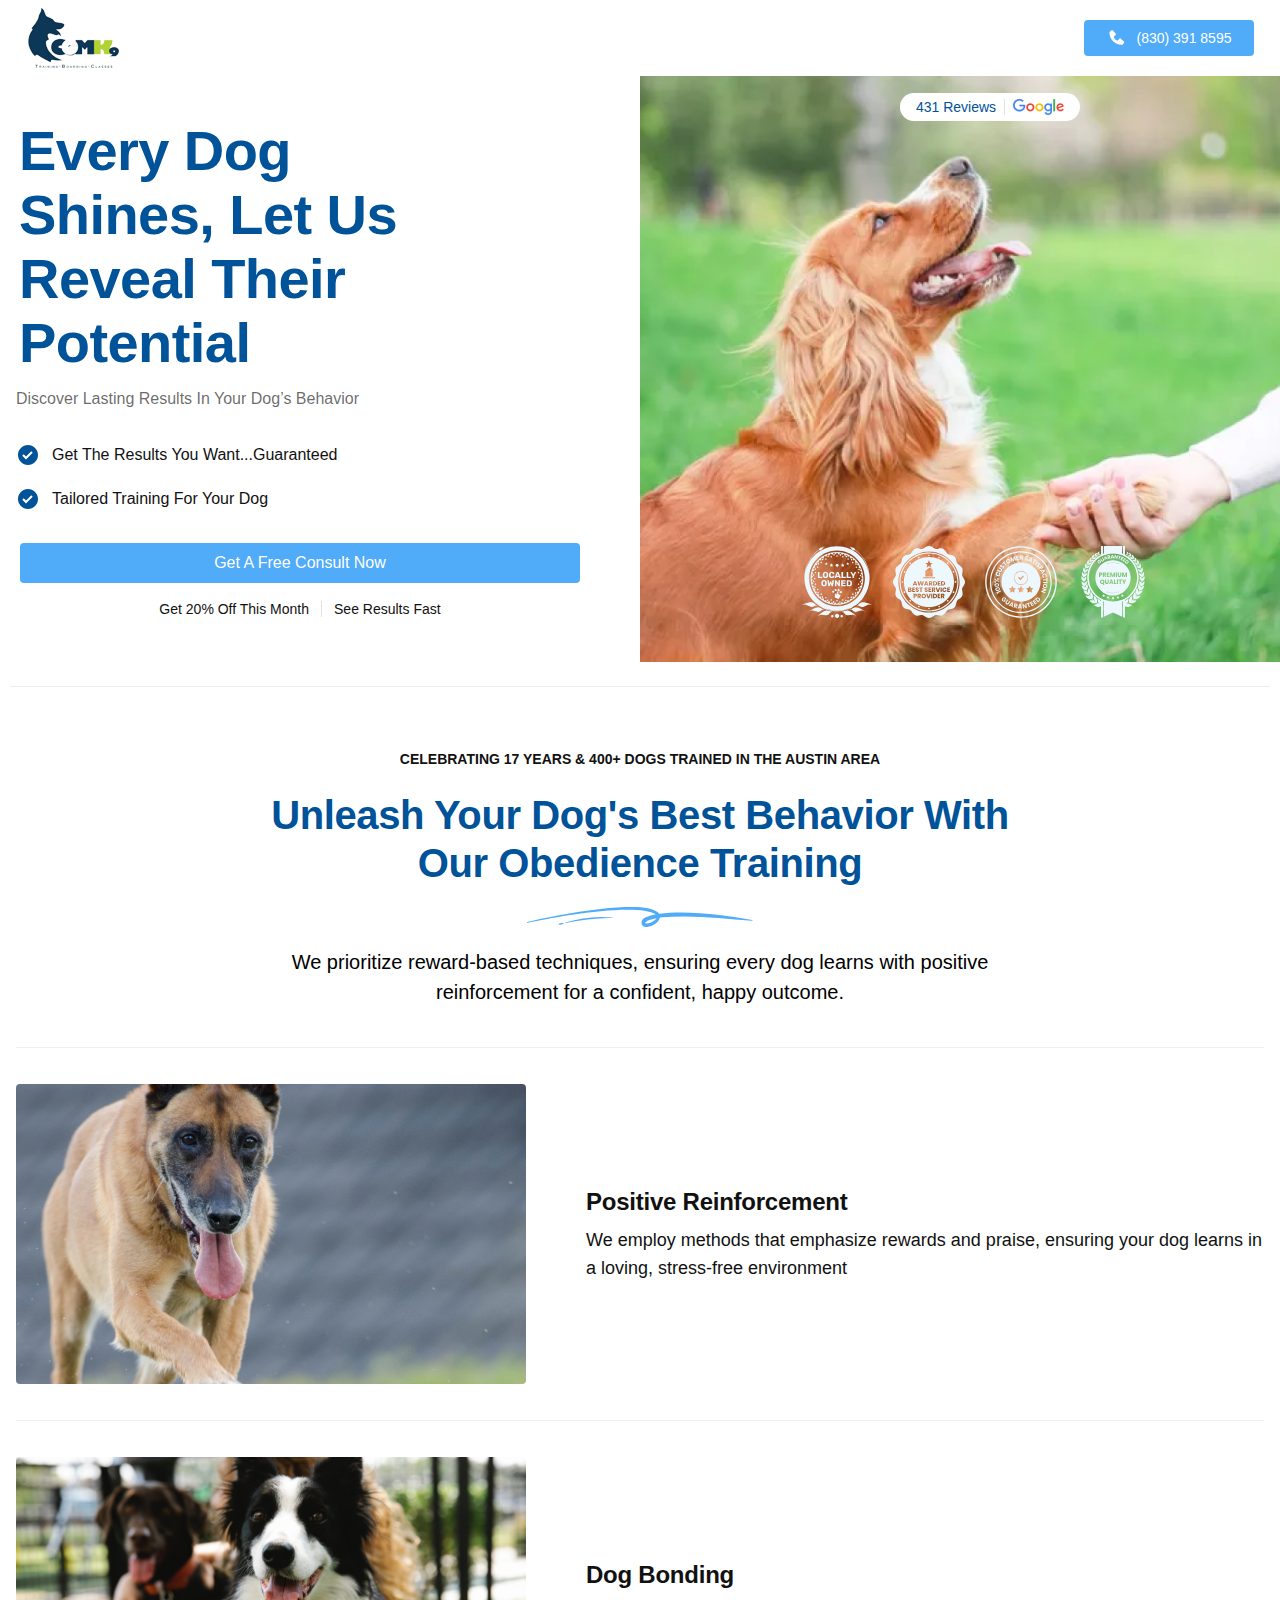
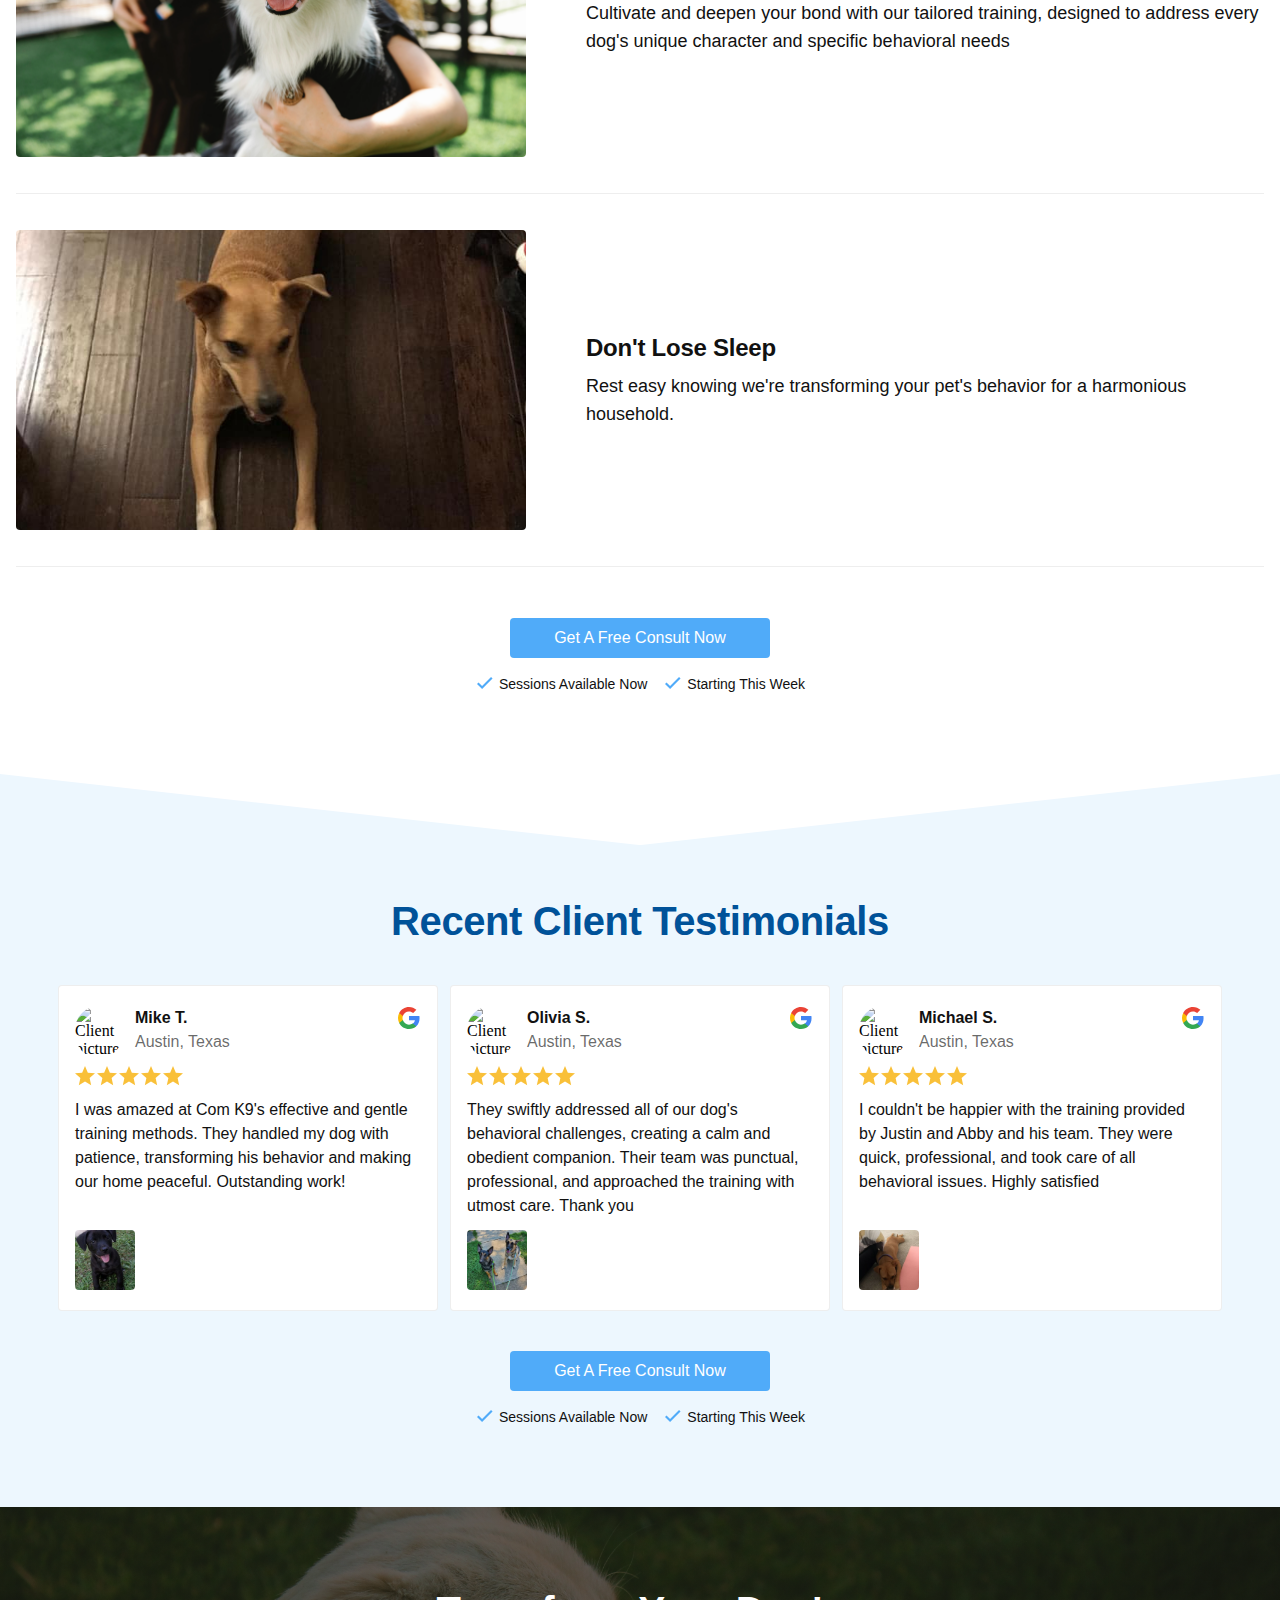
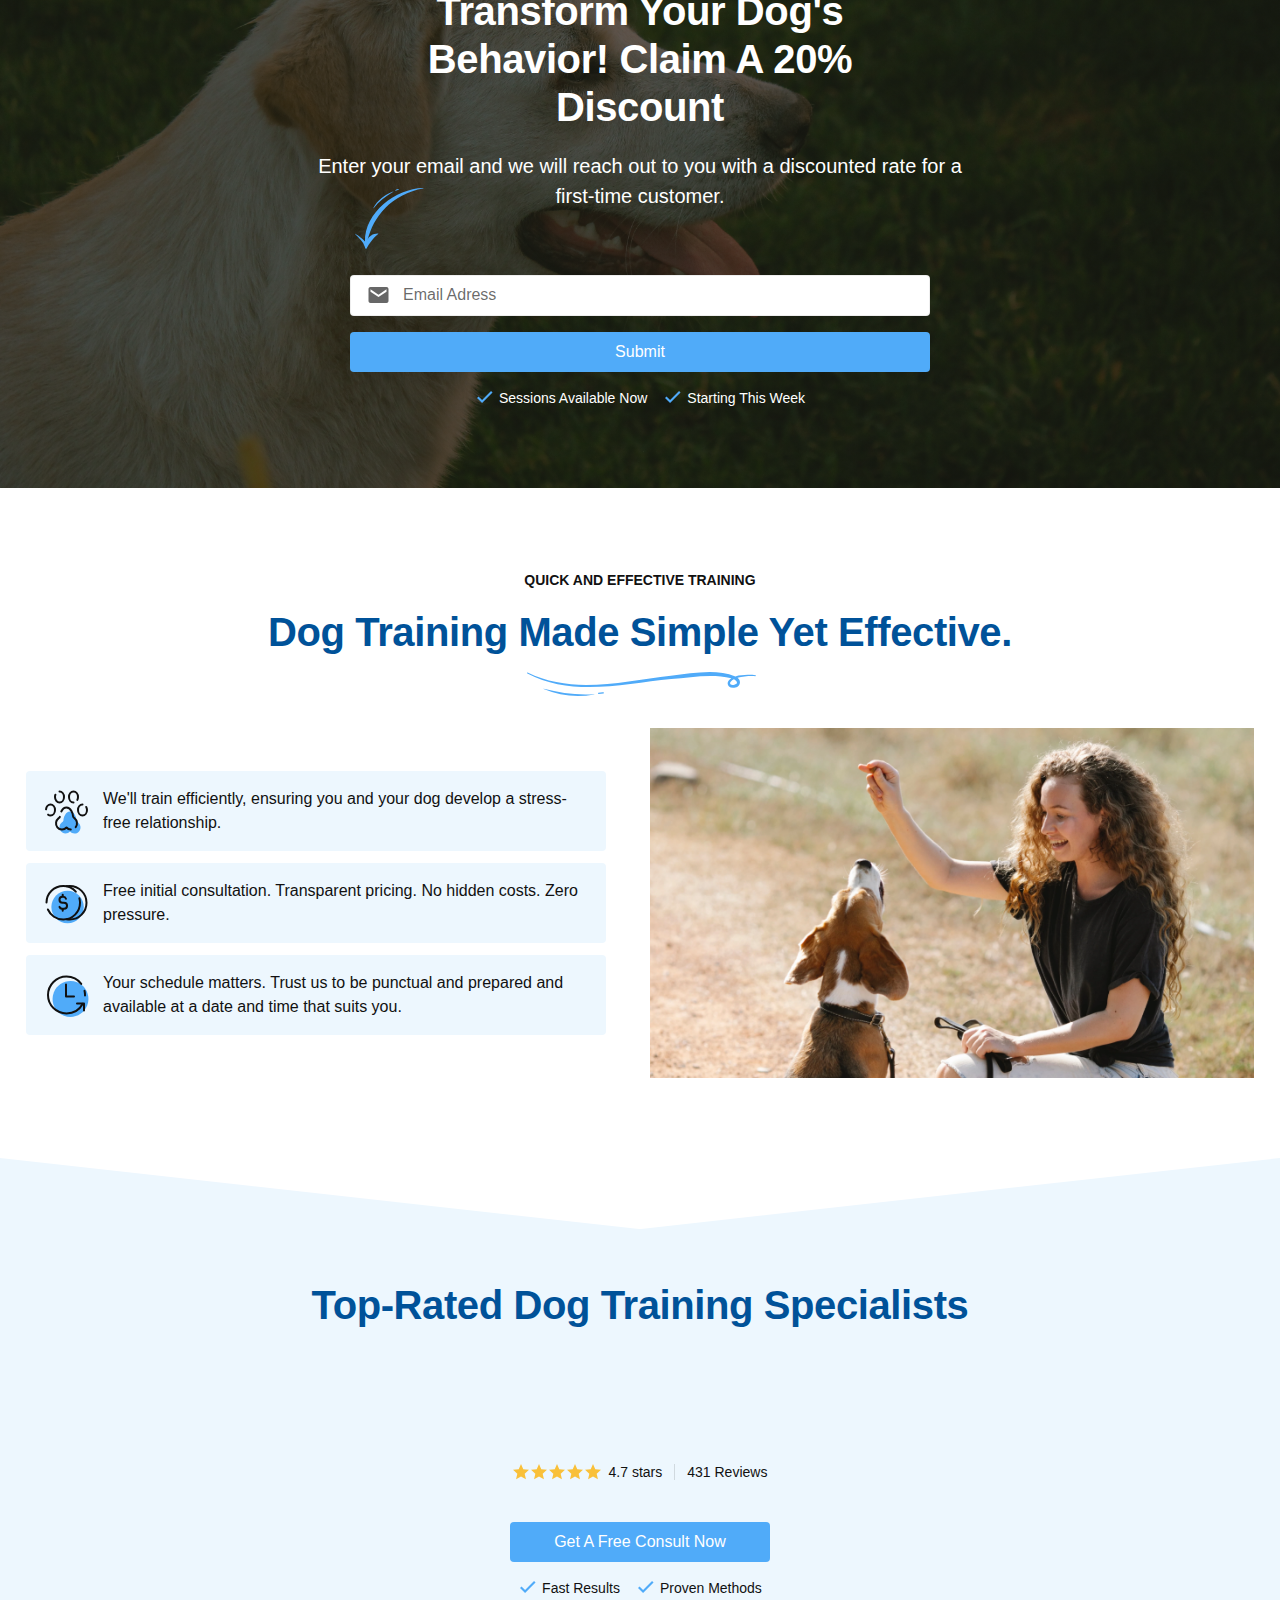
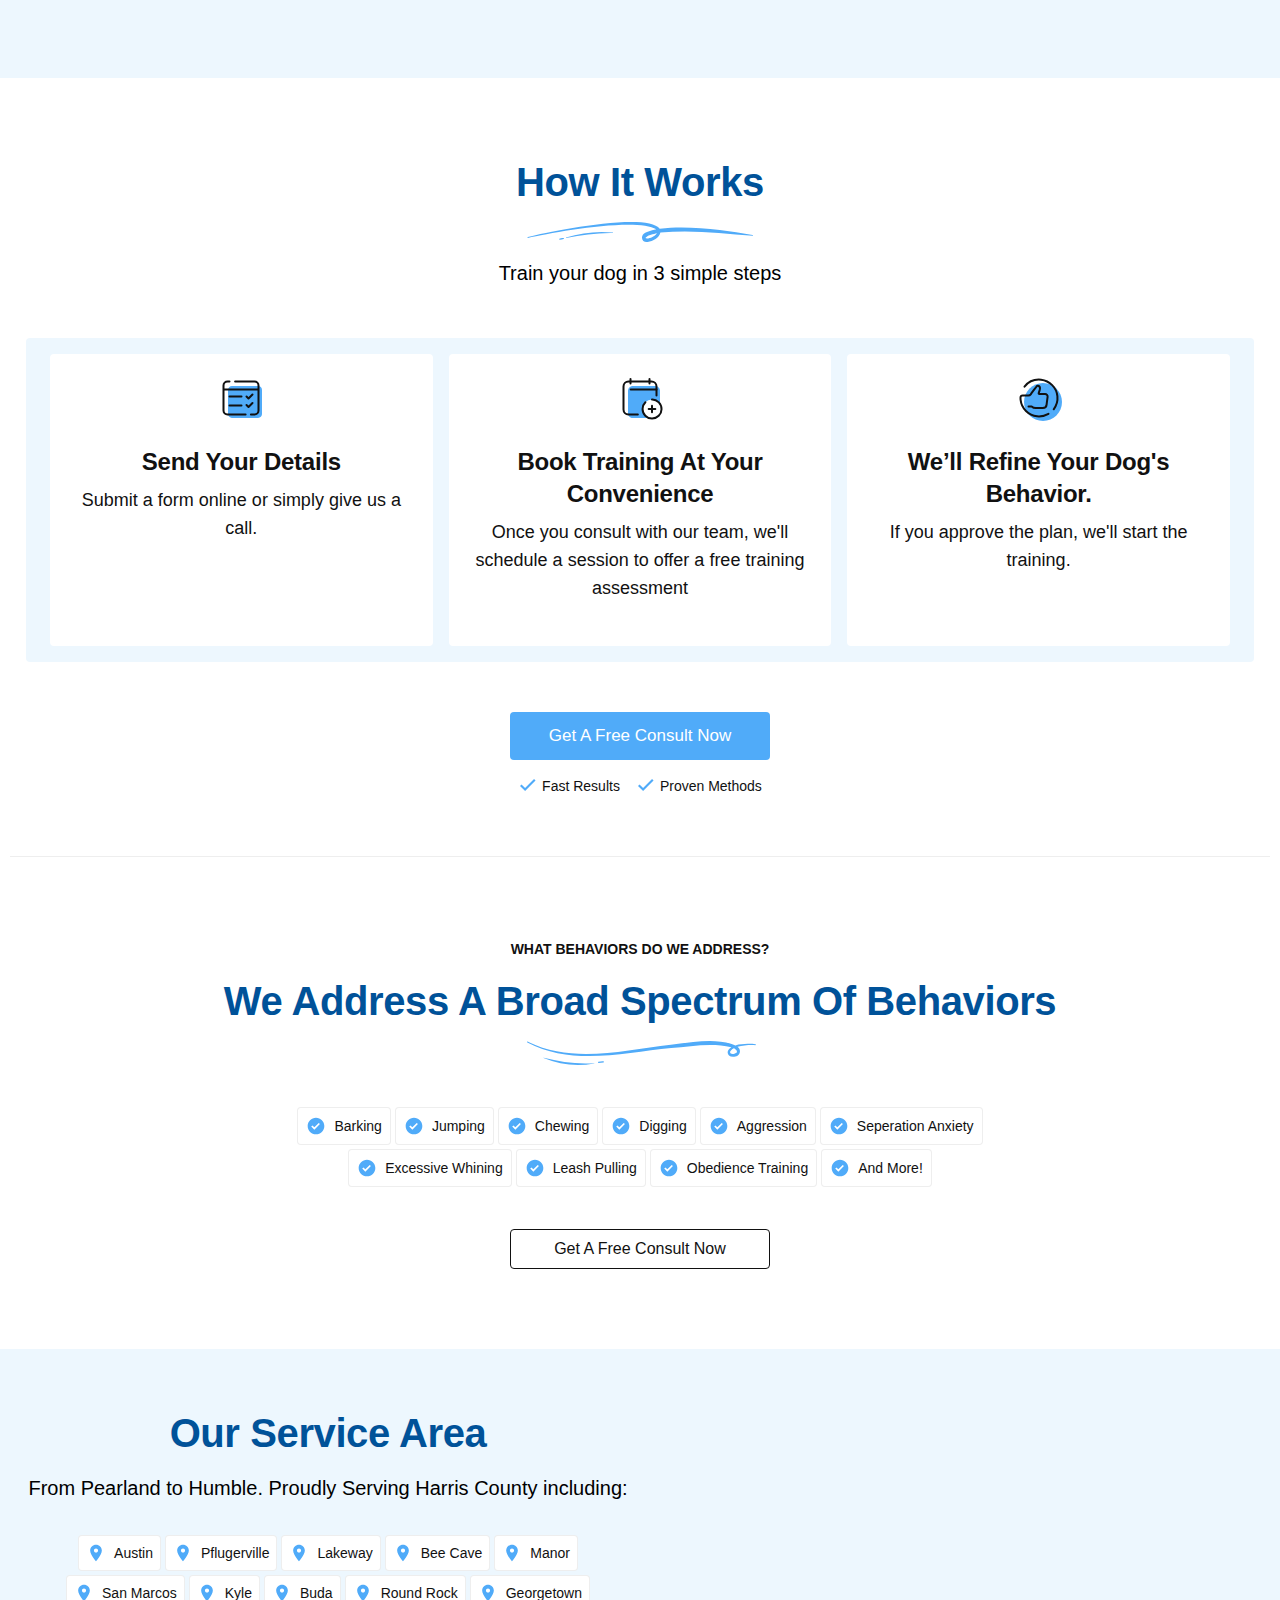
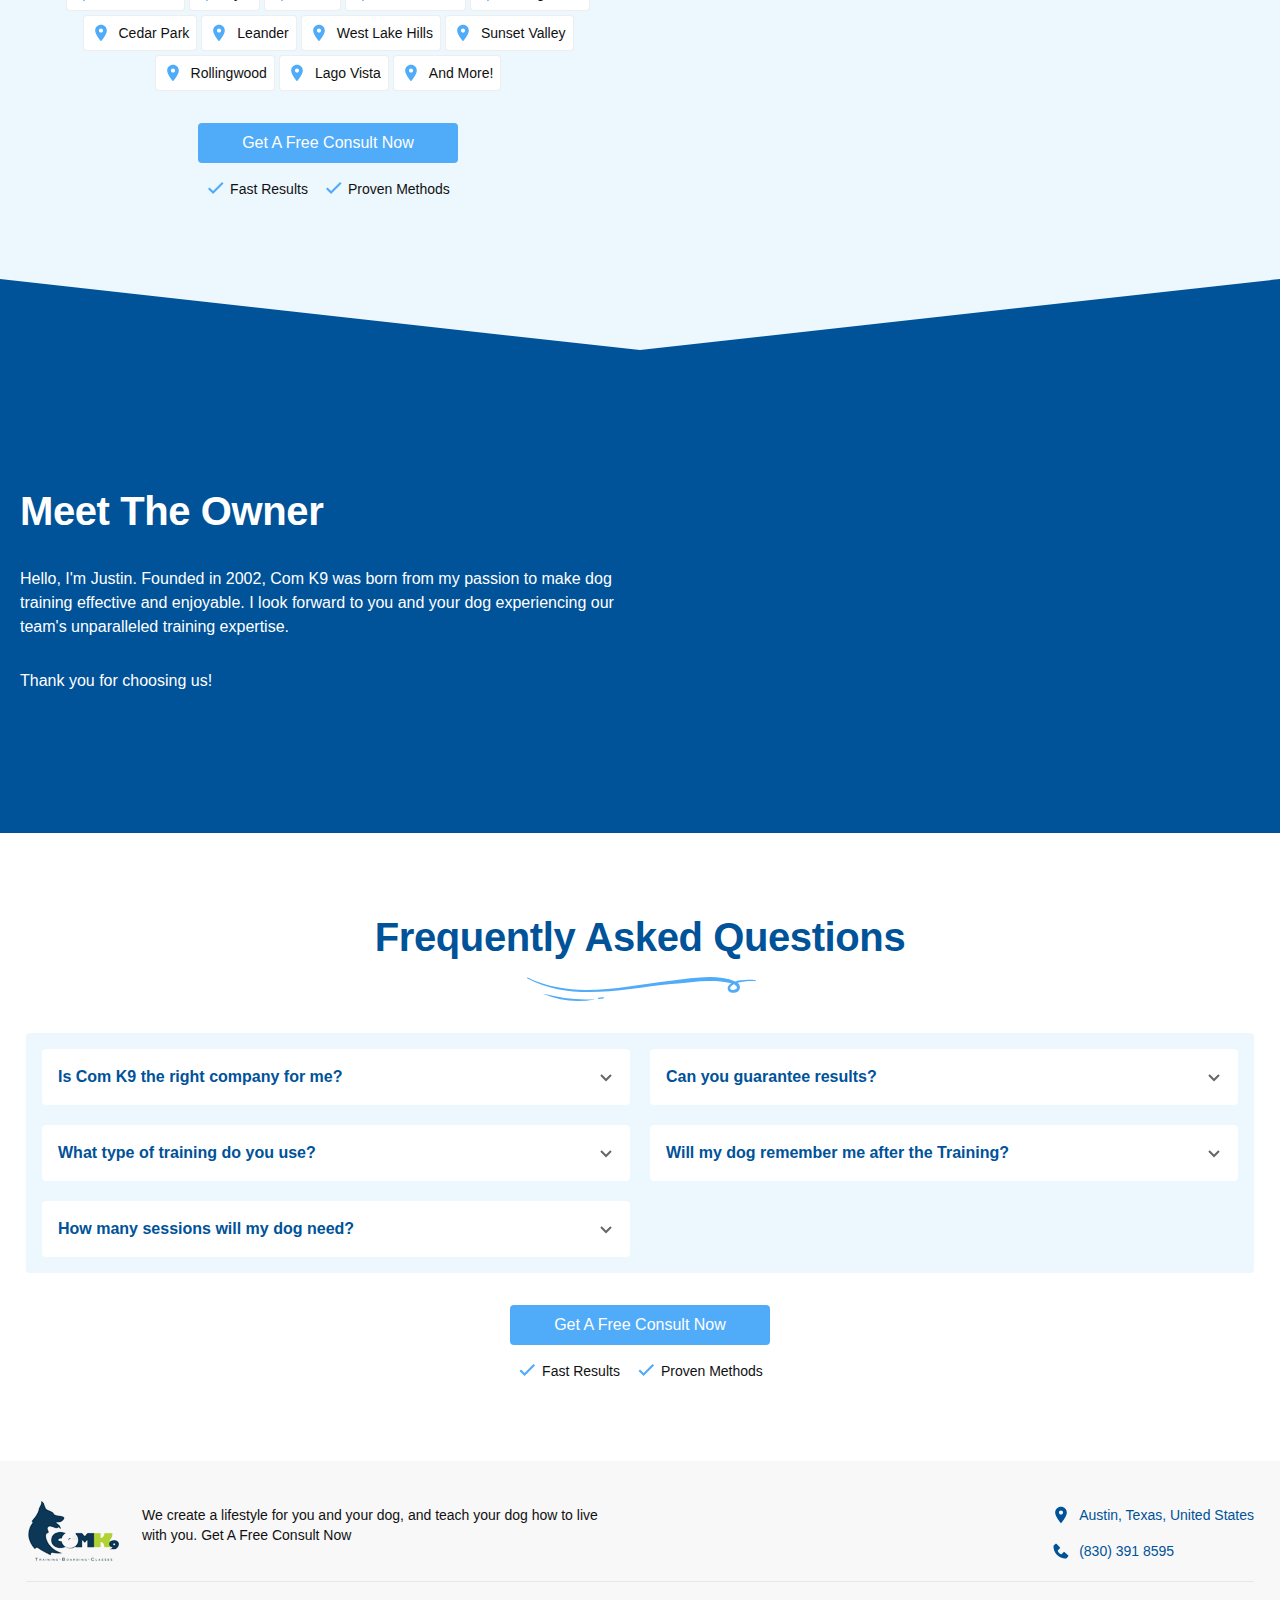
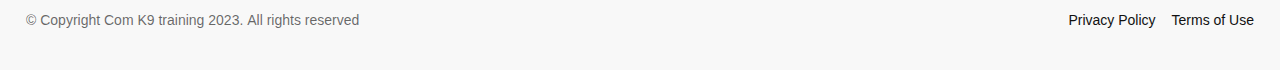
==== commit 5a29c839: "first commit" ====
--- a/index.html
+++ b/index.html
@@ -5,22 +5,38 @@
     <meta name="viewport" content="width=device-width, initial-scale=1.0" />
     <meta
       name="description"
-      content="We Remove Your Junk, Transforming Clutter into Clear Spaces"
+      content="Unlock your dog's potential with K9 Com Dog Training! Offering expert-led courses in
+      obedience, behavior modification, and advanced skills."
     />
-    <title>Junk Remover</title>
-    <link rel="stylesheet" href="css/main.css" />
+    <link rel="icon" href="img/k9-com-logo.png" />
+    <title>Com K9 Dog Training | Dog Obedience & Behavior Courses</title>
     <script
       src="https://code.jquery.com/jquery-3.7.0.min.js"
       integrity="sha256-2Pmvv0kuTBOenSvLm6bvfBSSHrUJ+3A7x6P5Ebd07/g="
       crossorigin="anonymous"
     ></script>
+
+    <!-- slick slider start -->
+    <link
+      rel="stylesheet"
+      type="text/css"
+      href="//cdn.jsdelivr.net/npm/slick-carousel@1.8.1/slick/slick.css"
+    />
+
+    <script
+      type="text/javascript"
+      src="//cdn.jsdelivr.net/npm/slick-carousel@1.8.1/slick/slick.min.js"
+    ></script>
+    <!-- slick slider end -->
+    <!-- <base href="https://voolt-template-asset.b-cdn.net/promo/comk9/" /> -->
+    <link rel="stylesheet" href="css/main.css" />
   </head>
   <body>
     <nav class="nav">
       <div class="wrapper">
-        <img src="img/logo.png" alt="Logo" />
+        <img src="img/k9-com-logo.png" alt="Logo of K9 Com" />
         <div class="nav-buttons">
-          <a class="phone" href="#">
+          <a id="header-call-now" class="phone" href="tel:(830) 391 8595">
             <svg
               xmlns="http://www.w3.org/2000/svg"
               width="20"
@@ -33,14 +49,14 @@
                 fill="white"
               />
             </svg>
-            (760) 613-4285
+            (830) 391 8595
           </a>
         </div>
       </div>
     </nav>
 
     <div class="sticky-bottom">
-      <a class="text" href="#">
+      <a id="sticky-call-now" class="text" href="tel:(830) 391 8595">
         <svg
           xmlns="http://www.w3.org/2000/svg"
           width="21"
@@ -69,9 +85,9 @@
             </clipPath>
           </defs>
         </svg>
-        Call Now
+        (830) 391 8595
       </a>
-      <a class="text" href="#">
+      <a id="sticky-book-now" class="text open-form-js" href="#">
         <svg
           xmlns="http://www.w3.org/2000/svg"
           width="21"
@@ -91,11 +107,14 @@
       <div class="wrapper">
         <div class="image">
           <div class="google-reviews-box">
-            <p>1,234 Reviews</p>
+            <p>431 Reviews</p>
             <div class="devider"></div>
             <img src="img/google-logo.png" alt="Google logo" />
           </div>
-          <img src="img/hero-img.png" alt="Removing junk" />
+          <img
+            src="img/golden-retriver-training-with-owner.webp"
+            alt="Golden retriver doing handshake command with the owner"
+          />
 
           <div class="hero-badges">
             <div class="badge">
@@ -117,9 +136,9 @@
         </div>
         <div class="hero-content">
           <div>
-            <h1>We Remove Your Junk, Transforming Clutter into Clear Spaces</h1>
+            <h1>Every Dog Shines, Let Us Reveal Their Potential</h1>
             <p class="sub-text">
-              From Overwhelming Clutter to Your Desired Clean Space!
+              Discover Lasting Results In Your Dog’s Behavior
             </p>
           </div>
           <div class="benefits-list">
@@ -136,7 +155,7 @@
                   fill="#005299"
                 />
               </svg>
-              <p class="text">Same day junk removal</p>
+              <p class="text">Get The Results You Want...Guaranteed</p>
             </div>
             <div class="benefit">
               <svg
@@ -151,120 +170,141 @@
                   fill="#005299"
                 />
               </svg>
-              <p class="text">Google ***** | 1,235 Reviews</p>
+              <p class="text">Tailored Training For Your Dog</p>
             </div>
           </div>
           <div class="bottom-boxes">
-            <a class="primary-button" href="#">Get A Free Estimate</a>
+            <a id="hero-book-now" class="primary-button open-form-js" href="#"
+              >Get A Free Consult Now</a
+            >
             <div class="small-text-box">
-              <p class="text-small">20% Discount First Service</p>
+              <p class="text-small">Get 20% Off This Month</p>
               <div class="devider"></div>
-              <p class="text-small">Free On-Site Estimate</p>
+              <p class="text-small">See Results Fast</p>
             </div>
           </div>
         </div>
       </div>
     </section>
-    <div class="stroke"></div>
+    <div class="wrapper">
+      <div class="stroke"></div>
+    </div>
     <section class="why-choose-us">
       <div class="wrapper">
         <div class="why-top">
-          <p class="sub-title">READY TO MOVE ON WITH YOUR LIFE?</p>
-          <h2>We’ve got you covered. Leave the hard work to us!</h2>
+          <p class="sub-title">
+            celebrating 17 Years & 400+ Dogs Trained In The Austin Area
+          </p>
+          <h2>Unleash Your Dog's Best Behavior with Our Obedience Training</h2>
           <svg
             xmlns="http://www.w3.org/2000/svg"
-            width="227"
+            width="226"
             height="20"
-            viewBox="0 0 227 20"
+            viewBox="0 0 226 20"
             fill="none"
           >
             <path
-              d="M39.0418 15.5513C54.105 11.01 70.194 8.76417 85.8498 10.6166C85.9159 10.6166 85.9792 10.6428 86.0259 10.6895C86.0726 10.7362 86.0988 10.7995 86.0988 10.8655C86.0988 10.9316 86.0726 10.9949 86.0259 11.0416C85.9792 11.0883 85.9159 11.1145 85.8498 11.1145C70.1841 10.8158 54.7274 13.3255 39.1513 16.0393C38.8525 16.0841 38.7579 15.641 39.0418 15.5513Z"
-              fill="#DD1515"
+              d="M38.5419 15.5513C53.6051 11.01 69.6941 8.76417 85.3499 10.6166C85.416 10.6166 85.4793 10.6428 85.526 10.6895C85.5727 10.7362 85.5989 10.7995 85.5989 10.8655C85.5989 10.9316 85.5727 10.9949 85.526 11.0416C85.4793 11.0883 85.416 11.1145 85.3499 11.1145C69.6842 10.8158 54.2276 13.3255 38.6514 16.0393C38.3527 16.0841 38.258 15.641 38.5419 15.5513Z"
+              fill="#50ABF9"
             />
             <path
-              d="M36.6313 16.9704C35.3595 17.3744 34.0403 17.6104 32.7073 17.6725C32.5949 17.684 32.4818 17.6569 32.3868 17.5956C32.2918 17.5343 32.2205 17.4426 32.1846 17.3354C32.1486 17.2282 32.1503 17.1119 32.1892 17.0058C32.2281 16.8996 32.3019 16.8099 32.3986 16.7513C33.6426 16.0257 35.1023 15.7613 36.5217 16.0043C36.6344 16.0163 36.7396 16.0663 36.82 16.1461C36.9004 16.226 36.9512 16.3308 36.964 16.4434C36.9768 16.556 36.9508 16.6696 36.8903 16.7654C36.8298 16.8612 36.7384 16.9335 36.6313 16.9704Z"
-              fill="#DD1515"
+              d="M36.1312 16.9704C34.8594 17.3744 33.5403 17.6104 32.2073 17.6725C32.0948 17.684 31.9818 17.6569 31.8868 17.5956C31.7918 17.5343 31.7204 17.4426 31.6845 17.3354C31.6486 17.2282 31.6502 17.1119 31.6891 17.0058C31.728 16.8996 31.8019 16.8099 31.8985 16.7513C33.1425 16.0257 34.6022 15.7613 36.0216 16.0043C36.1343 16.0163 36.2396 16.0663 36.32 16.1461C36.4004 16.226 36.4512 16.3308 36.4639 16.4434C36.4767 16.556 36.4507 16.6696 36.3902 16.7654C36.3297 16.8612 36.2383 16.9335 36.1312 16.9704Z"
+              fill="#50ABF9"
             />
             <path
-              d="M192.806 7.9973C172.888 5.88098 152.671 4.1182 132.732 6.79223C120.323 -10.1383 23.2414 9.21231 0.937823 14.9787C0.800379 15.0139 0.680529 15.0981 0.600765 15.2155C0.521001 15.3328 0.486808 15.4753 0.5046 15.616C0.509175 15.6586 0.522688 15.6997 0.544255 15.7366C0.565821 15.7736 0.594954 15.8056 0.629745 15.8305C0.664535 15.8554 0.704196 15.8727 0.746132 15.8812C0.788069 15.8898 0.831332 15.8893 0.873088 15.88C25.771 10.2182 110.03 -4.89482 129.346 7.35493C124.287 8.50521 116.21 10.4323 115.209 14.152C114.124 18.1755 117.39 20.5558 120.637 19.8885C126.03 19.291 132.09 16.3182 133.395 10.6116C164.119 7.39975 194.942 11.3834 225.711 13.8433C225.749 13.846 225.787 13.8412 225.823 13.8291C225.859 13.8171 225.893 13.798 225.921 13.773C225.95 13.748 225.974 13.7176 225.99 13.6835C226.007 13.6495 226.017 13.6124 226.02 13.5744C226.029 13.4174 225.98 13.2625 225.883 13.1388C225.786 13.0151 225.647 12.931 225.492 12.9022C214.67 10.8937 203.774 9.25879 192.806 7.9973ZM129.77 11.4531C127.778 14.401 123.5 16.4327 119.81 16.4327C118.476 16.4327 118.456 15.8152 118.75 15.4965C121.24 12.7627 126.443 11.9859 129.959 11.1693C129.884 11.249 129.829 11.3535 129.77 11.4531Z"
-              fill="#DD1515"
+              d="M192.306 7.9973C172.388 5.88098 152.171 4.1182 132.232 6.79223C119.823 -10.1383 22.7414 9.21231 0.437823 14.9787C0.300379 15.0139 0.180529 15.0981 0.100765 15.2155C0.021001 15.3328 -0.0131925 15.4753 0.00459973 15.616C0.00917461 15.6586 0.0226885 15.6997 0.0442549 15.7366C0.0658214 15.7736 0.0949542 15.8056 0.129745 15.8305C0.164535 15.8554 0.204196 15.8727 0.246132 15.8812C0.288069 15.8898 0.331332 15.8893 0.373088 15.88C25.271 10.2182 109.53 -4.89482 128.846 7.35493C123.787 8.50521 115.71 10.4323 114.709 14.152C113.624 18.1755 116.89 20.5558 120.137 19.8885C125.53 19.291 131.59 16.3182 132.895 10.6116C163.619 7.39975 194.442 11.3834 225.211 13.8433C225.249 13.846 225.287 13.8412 225.323 13.8291C225.359 13.8171 225.393 13.798 225.421 13.773C225.45 13.748 225.474 13.7176 225.49 13.6835C225.507 13.6495 225.517 13.6124 225.52 13.5744C225.529 13.4174 225.48 13.2625 225.383 13.1388C225.286 13.0151 225.147 12.931 224.992 12.9022C214.17 10.8937 203.274 9.25879 192.306 7.9973ZM129.27 11.4531C127.278 14.401 123 16.4327 119.31 16.4327C117.976 16.4327 117.956 15.8152 118.25 15.4965C120.74 12.7627 125.943 11.9859 129.459 11.1693C129.384 11.249 129.329 11.3535 129.27 11.4531Z"
+              fill="#50ABF9"
             />
           </svg>
           <p class="sub-text">
-            We prioritize eco-friendly methods, ensuring the junk we collect is
-            recycled or donated for a sustainable, positive outcome.
+            We prioritize reward-based techniques, ensuring every dog learns
+            with positive reinforcement for a confident, happy outcome.
           </p>
         </div>
 
         <div class="why-us-cards">
           <div class="stroke"></div>
           <div class="why-us-card">
-            <img loading="lazy" src="img/whyus1.webp" alt="Recycle" />
+            <img
+              loading="lazy"
+              src="img/dog-training-course.webp"
+              alt="Happpy dog running on the training course"
+            />
             <div class="card-content">
-              <h3>Recycle & Donate Items</h3>
+              <h3>Positive Reinforcement</h3>
               <p class="text">
-                We handle the junk we collect with care, emphasizing recycling
-                and donations for a greener, positive impact.
+                We employ methods that emphasize rewards and praise, ensuring
+                your dog learns in a loving, stress-free environment
               </p>
             </div>
           </div>
           <div class="stroke"></div>
           <div class="why-us-card">
-            <img loading="lazy" src="img/whyus2.webp" alt="Remove junk" />
+            <img
+              loading="lazy"
+              src="img/trainer-hugging-two-happy-dogs.webp"
+              alt="Trainer hugging two happy dogs"
+            />
             <div class="card-content">
-              <h3>Remove Junk Today</h3>
+              <h3>Dog Bonding</h3>
               <p class="text">
-                We do the heavy lifting, removing your junk from basements,
-                upstairs areas, and more.
+                Cultivate and deepen your bond with our tailored training,
+                designed to address every dog's unique character and specific
+                behavioral needs
               </p>
             </div>
           </div>
           <div class="stroke"></div>
           <div class="why-us-card">
-            <img loading="lazy" src="img/whyus3.webp" alt="Recycle" />
+            <img
+              loading="lazy"
+              src="img/dog-laying-down-listening-to-command.webp"
+              alt="Dog laying down listening to the owners commands"
+            />
             <div class="card-content">
-              <h3>Don't Break A Sweat</h3>
+              <h3>Don't Lose Sleep</h3>
               <p class="text">
-                Rest assured, we are here to facilitate the restoration of your
-                space and serenity.
+                Rest easy knowing we're transforming your pet's behavior for a
+                harmonious household.
               </p>
             </div>
           </div>
           <div class="stroke"></div>
         </div>
         <div class="bottom-boxes">
-          <a class="primary-button" href="#">Get A Free Estimate</a>
+          <a id="benefits-book-now" class="primary-button open-form-js" href="#"
+            >Get A Free Consult Now</a
+          >
           <div class="small-text-box">
             <div>
               <svg
                 xmlns="http://www.w3.org/2000/svg"
-                width="21"
+                width="20"
                 height="20"
-                viewBox="0 0 21 20"
-                fill="none"
-              >
-                <path
-                  d="M7.57904 11.9485L4.02576 8.3952L2.5 9.92096L7.57904 15L18.0533 4.52576L16.5275 3L7.57904 11.9485Z"
-                  fill="#DD1515"
-                />
-              </svg>
-              <p class="text-small">Same day removal</p>
+                viewBox="0 0 20 20"
+                fill="none"
+              >
+                <path
+                  d="M7.07904 11.9485L3.52576 8.3952L2 9.92096L7.07904 15L17.5533 4.52576L16.0275 3L7.07904 11.9485Z"
+                  fill="#50ABF9"
+                />
+              </svg>
+              <p class="text-small">Sessions Available Now</p>
             </div>
             <div>
               <svg
                 xmlns="http://www.w3.org/2000/svg"
-                width="21"
+                width="20"
                 height="20"
-                viewBox="0 0 21 20"
-                fill="none"
-              >
-                <path
-                  d="M7.57904 11.9485L4.02576 8.3952L2.5 9.92096L7.57904 15L18.0533 4.52576L16.5275 3L7.57904 11.9485Z"
-                  fill="#DD1515"
-                />
-              </svg>
-              <p class="text-small">On-Time service</p>
+                viewBox="0 0 20 20"
+                fill="none"
+              >
+                <path
+                  d="M7.07904 11.9485L3.52576 8.3952L2 9.92096L7.07904 15L17.5533 4.52576L16.0275 3L7.07904 11.9485Z"
+                  fill="#50ABF9"
+                />
+              </svg>
+              <p class="text-small">Starting This Week</p>
             </div>
           </div>
         </div>
@@ -274,15 +314,18 @@
       <svg
         class="split"
         xmlns="http://www.w3.org/2000/svg"
-        width="375"
-        height="50"
-        viewBox="0 0 375 50"
+        width="1440"
+        height="80"
+        viewBox="0 0 1440 80"
         fill="none"
       >
-        <path d="M187.5 50L-7.5 0L382.5 0L187.5 50Z" fill="white" />
+        <path
+          d="M720 80L0 -7.62939e-06L1440 -7.62939e-06L720 80Z"
+          fill="white"
+        />
       </svg>
       <div class="wrapper">
-        <h2>Junk Removal Customer Reviews</h2>
+        <h2>Recent Client Testimonials</h2>
         <div class="testimonial-holder">
           <div class="testimonial">
             <div class="testimonial-top">
@@ -295,7 +338,7 @@
               </div>
               <div>
                 <p class="text">Mike T.</p>
-                <p class="text">Oceanside, California</p>
+                <p class="text">Austin, Texas</p>
               </div>
               <div class="google-icon">
                 <svg
@@ -423,10 +466,18 @@
             </div>
             <div>
               <p class="text">
-                I was impressed with cheap junk remover's swift and efficient
-                carpet removal service. They handled everything with care,
-                leaving my space clean and clutter-free. Great job!
+                I was amazed at Com K9's effective and gentle training methods.
+                They handled my dog with patience, transforming his behavior and
+                making our home peaceful. Outstanding work!
               </p>
+            </div>
+            <div class="testimonial-images-preview">
+              <div class="image-preview">
+                <img
+                  src="img/Olivia-black-dog.webp"
+                  alt="Olivia black puppy looking at the camera"
+                />
+              </div>
             </div>
           </div>
           <div class="testimonial">
@@ -440,7 +491,7 @@
               </div>
               <div>
                 <p class="text">Olivia S.</p>
-                <p class="text">Vista, California</p>
+                <p class="text">Austin, Texas</p>
               </div>
               <div class="google-icon">
                 <svg
@@ -568,10 +619,19 @@
             </div>
             <div>
               <p class="text">
-                They swiftly removed all the debris from our backyard, leaving
-                it clean and clutter-free. Their team was punctual,
-                professional, and handled the job with utmost care. Thank you!
+                They swiftly addressed all of our dog's behavioral challenges,
+                creating a calm and obedient companion. Their team was punctual,
+                professional, and approached the training with utmost care.
+                Thank you
               </p>
+            </div>
+            <div class="testimonial-images-preview">
+              <div class="image-preview">
+                <img
+                  src="img/two-german-shepards.webp"
+                  alt="Two happy german shepards looking at the camera"
+                />
+              </div>
             </div>
           </div>
           <div class="testimonial">
@@ -585,7 +645,7 @@
               </div>
               <div>
                 <p class="text">Michael S.</p>
-                <p class="text">Encinitas, California</p>
+                <p class="text">Austin, Texas</p>
               </div>
               <div class="google-icon">
                 <svg
@@ -713,15 +773,28 @@
             </div>
             <div>
               <p class="text">
-                I couldn't be happier with the debris removal service provided
-                by cheap junk remover. They were quick, professional, and took
-                care of everything. Highly satisfied!
+                I couldn't be happier with the training provided by Justin and
+                Abby and his team. They were quick, professional, and took care
+                of all behavioral issues. Highly satisfied
               </p>
             </div>
+            <div class="testimonial-images-preview">
+              <div class="image-preview">
+                <img
+                  src="img/michael-laying-down.webp"
+                  alt="Puppy named michael laying down"
+                />
+              </div>
+            </div>
           </div>
         </div>
         <div class="bottom-boxes">
-          <a class="primary-button" href="#">Get A Free Estimate</a>
+          <a
+            id="testimonial-book-now"
+            class="primary-button open-form-js"
+            href="#"
+            >Get A Free Consult Now</a
+          >
           <div class="small-text-box">
             <div>
               <svg
@@ -733,10 +806,10 @@
               >
                 <path
                   d="M7.07904 11.9485L3.52576 8.3952L2 9.92096L7.07904 15L17.5533 4.52576L16.0275 3L7.07904 11.9485Z"
-                  fill="#DD1515"
-                />
-              </svg>
-              <p class="text-small">20% Discount First Service</p>
+                  fill="#50ABF9"
+                />
+              </svg>
+              <p class="text-small">Sessions Available Now</p>
             </div>
             <div>
               <svg
@@ -748,103 +821,894 @@
               >
                 <path
                   d="M7.07904 11.9485L3.52576 8.3952L2 9.92096L7.07904 15L17.5533 4.52576L16.0275 3L7.07904 11.9485Z"
-                  fill="#DD1515"
-                />
-              </svg>
-              <p class="text-small">Get A Response Now</p>
+                  fill="#50ABF9"
+                />
+              </svg>
+              <p class="text-small">Starting This Week</p>
             </div>
           </div>
         </div>
       </div>
     </section>
-    <section class="get-a-quote">
-      <div class="wrapper">
-        <h2>Transform Your Space! Claim a 20% Discount</h2>
-        <p class="sub-text">
-          Enter your email and we will reach out to you with a discounted rate
-          for a first-time customer.
+    <div class="testimonial-popup hide-testimonial">
+      <div class="blur"></div>
+      <div class="quote-form-top">
+        <a class="text-small" href="tel:(830) 391 8595">
           <svg
-            class="arrow"
             xmlns="http://www.w3.org/2000/svg"
-            width="73"
-            height="86"
-            viewBox="0 0 73 86"
+            width="20"
+            height="20"
+            viewBox="0 0 20 20"
             fill="none"
           >
             <path
-              d="M13.7867 76.657C12.1437 71.6015 8.0156 67.7253 4.21912 64.2111C4.21912 64.2111 3.98488 64.016 4.08771 63.8726C4.19053 63.7293 4.43948 63.9039 4.43948 63.9039C7.96039 65.9449 11.284 68.36 13.9673 71.4905C13.5114 42.3143 44.9806 18.4986 72.0099 17.928C72.0099 17.928 72.394 17.8778 72.4162 18.1651C72.4384 18.4524 71.9887 18.5524 71.9887 18.5524C58.2411 20.5007 42.1603 29.6304 34.7386 37.3995C24.114 48.5278 20.1403 57.5839 16.2843 70.4308C17.5212 66.3012 22.6411 63.3323 27.0921 63.6018C27.0921 63.6018 27.3317 63.6069 27.355 63.7206C27.3783 63.8342 27.1714 63.9766 27.1714 63.9766C24.2833 65.9836 22.1569 68.7812 20.0827 71.5736C18.3449 73.6784 16.8331 75.9611 15.5739 78.381C15.5037 78.5123 15.397 78.6208 15.2675 78.6926C15.138 78.7643 14.9916 78.7961 14.8469 78.7839C14.7023 78.7717 14.5659 78.716 14.4554 78.6239C14.3448 78.5319 14.2649 78.4076 14.226 78.2671L13.7867 76.657Z"
-              fill="#DD1515"
-            />
-            <path
-              d="M47.6781 19.0106C46.4539 18.9706 45.2445 19.4006 44.2921 20.2146C44.2499 20.2522 44.2205 20.3022 44.2082 20.3572C44.196 20.4121 44.2015 20.469 44.2241 20.5193C44.2467 20.5696 44.285 20.6105 44.3334 20.636C44.3818 20.6615 44.4375 20.6702 44.4923 20.6607C45.6245 20.4368 46.7244 20.0507 47.7585 19.5142C47.8185 19.4947 47.87 19.4539 47.9034 19.3995C47.9369 19.3451 47.9498 19.2809 47.94 19.2189C47.9301 19.157 47.898 19.1016 47.8497 19.0633C47.8015 19.0249 47.7405 19.0062 47.6781 19.0106Z"
-              fill="#DD1515"
-            />
-            <path
-              d="M42.1856 21.398C33.986 24.2048 26.3487 30.125 22.3692 37.9945C22.3439 38.0339 22.3348 38.0814 22.3439 38.1264C22.353 38.1715 22.3795 38.2104 22.4177 38.2347C22.4558 38.259 22.5025 38.2666 22.5474 38.2559C22.5923 38.2452 22.6317 38.2171 22.657 38.1776C27.9939 31.3323 34.8826 26.0382 42.3231 21.7176C42.3656 21.6978 42.3992 21.6619 42.4163 21.6179C42.4335 21.5738 42.4329 21.5253 42.4147 21.4829C42.3965 21.4405 42.3621 21.4078 42.3191 21.3918C42.2761 21.3759 42.2281 21.3781 42.1856 21.398Z"
-              fill="#DD1515"
+              d="M17.0724 13.6583L13.6849 10.5783C13.3524 10.2758 12.8391 10.2916 12.5258 10.6141L10.5316 12.665C10.0516 12.5733 9.0866 12.2725 8.09326 11.2816C7.09993 10.2875 6.7991 9.31998 6.70993 8.84331L8.7591 6.84831C9.08243 6.53498 9.09743 6.02248 8.79493 5.68915L5.71576 2.30248C5.41326 1.96831 4.8991 1.93665 4.5566 2.22998L2.74826 3.78081C2.6041 3.92581 2.51826 4.11748 2.5066 4.32165C2.4941 4.52998 2.25576 9.46498 6.08243 13.2933C9.42076 16.6308 13.6024 16.875 14.7541 16.875C14.9224 16.875 15.0258 16.87 15.0533 16.8683C15.2574 16.8566 15.4491 16.7708 15.5933 16.6258L17.1433 14.8166C17.4383 14.4741 17.4058 13.9608 17.0724 13.6583Z"
+              fill="#50ABF9"
             />
           </svg>
-        </p>
+          (830) 391 8595
+        </a>
+      </div>
+      <div class="testimonial-sliders">
+        <svg
+          class="close-testimonial-popup"
+          xmlns="http://www.w3.org/2000/svg"
+          width="24"
+          height="24"
+          viewBox="0 0 24 24"
+          fill="none"
+        >
+          <path
+            d="M6.75781 17.2426L12.0004 12M12.0004 12L17.243 6.75732M12.0004 12L6.75781 6.75732M12.0004 12L17.243 17.2426"
+            stroke="white"
+            stroke-width="1.5"
+            stroke-linecap="round"
+            stroke-linejoin="round"
+          />
+        </svg>
+        <div class="testimonial-slider-holder">
+          <div class="uploaded-images-slider">
+            <div class="uploaded-images-holder">
+              <div class="uploaded-image">
+                <img
+                  src="img/Olivia-black-dog.webp"
+                  alt="Puppy named michael laying down"
+                />
+              </div>
+            </div>
+            <div class="testimonial">
+              <div class="testimonial-top">
+                <div class="image">
+                  <img
+                    loading="lazy"
+                    src="img/testimonial1.svg"
+                    alt="Client picture"
+                  />
+                </div>
+                <div>
+                  <p class="text">Mike T.</p>
+                  <p class="text">Austin, Texas</p>
+                </div>
+                <div class="google-icon">
+                  <svg
+                    xmlns="http://www.w3.org/2000/svg"
+                    width="24"
+                    height="24"
+                    viewBox="0 0 24 24"
+                    fill="none"
+                  >
+                    <path
+                      d="M22.56 12.25C22.56 11.47 22.49 10.72 22.36 10H12V14.255H17.92C17.665 15.63 16.89 16.795 15.725 17.575V20.335H19.28C21.36 18.42 22.56 15.6 22.56 12.25Z"
+                      fill="#4285F4"
+                    />
+                    <path
+                      d="M12 23.0001C14.97 23.0001 17.46 22.0151 19.28 20.3351L15.725 17.5751C14.74 18.2351 13.48 18.6251 12 18.6251C9.13501 18.6251 6.71001 16.6901 5.84501 14.0901H2.17001V16.9401C3.98001 20.5351 7.70001 23.0001 12 23.0001Z"
+                      fill="#34A853"
+                    />
+                    <path
+                      d="M5.845 14.0901C5.625 13.4301 5.5 12.7251 5.5 12.0001C5.5 11.2751 5.625 10.5701 5.845 9.91006V7.06006H2.17C1.4 8.59292 0.999321 10.2847 1 12.0001C1 13.7751 1.425 15.4551 2.17 16.9401L5.845 14.0901Z"
+                      fill="#FBBC05"
+                    />
+                    <path
+                      d="M12 5.375C13.615 5.375 15.065 5.93 16.205 7.02L19.36 3.865C17.455 2.09 14.965 1 12 1C7.70001 1 3.98001 3.465 2.17001 7.06L5.84501 9.91C6.71001 7.31 9.13501 5.375 12 5.375Z"
+                      fill="#EA4335"
+                    />
+                  </svg>
+                </div>
+              </div>
+              <div class="stars">
+                <svg
+                  xmlns="http://www.w3.org/2000/svg"
+                  width="20"
+                  height="20"
+                  viewBox="0 0 20 20"
+                  fill="none"
+                >
+                  <g clip-path="url(#clip0_202_423)">
+                    <path
+                      d="M10 0L12.843 6.65214L20 7.32102L14.6 12.1011L16.1803 19.1667L10 15.4688L3.81966 19.1667L5.4 12.1011L0 7.32102L7.15704 6.65214L10 0Z"
+                      fill="#F9C039"
+                    />
+                  </g>
+                  <defs>
+                    <clipPath id="clip0_202_423">
+                      <rect width="20" height="20" fill="white" />
+                    </clipPath>
+                  </defs>
+                </svg>
+                <svg
+                  xmlns="http://www.w3.org/2000/svg"
+                  width="20"
+                  height="20"
+                  viewBox="0 0 20 20"
+                  fill="none"
+                >
+                  <g clip-path="url(#clip0_202_423)">
+                    <path
+                      d="M10 0L12.843 6.65214L20 7.32102L14.6 12.1011L16.1803 19.1667L10 15.4688L3.81966 19.1667L5.4 12.1011L0 7.32102L7.15704 6.65214L10 0Z"
+                      fill="#F9C039"
+                    />
+                  </g>
+                  <defs>
+                    <clipPath id="clip0_202_423">
+                      <rect width="20" height="20" fill="white" />
+                    </clipPath>
+                  </defs>
+                </svg>
+                <svg
+                  xmlns="http://www.w3.org/2000/svg"
+                  width="20"
+                  height="20"
+                  viewBox="0 0 20 20"
+                  fill="none"
+                >
+                  <g clip-path="url(#clip0_202_423)">
+                    <path
+                      d="M10 0L12.843 6.65214L20 7.32102L14.6 12.1011L16.1803 19.1667L10 15.4688L3.81966 19.1667L5.4 12.1011L0 7.32102L7.15704 6.65214L10 0Z"
+                      fill="#F9C039"
+                    />
+                  </g>
+                  <defs>
+                    <clipPath id="clip0_202_423">
+                      <rect width="20" height="20" fill="white" />
+                    </clipPath>
+                  </defs>
+                </svg>
+                <svg
+                  xmlns="http://www.w3.org/2000/svg"
+                  width="20"
+                  height="20"
+                  viewBox="0 0 20 20"
+                  fill="none"
+                >
+                  <g clip-path="url(#clip0_202_423)">
+                    <path
+                      d="M10 0L12.843 6.65214L20 7.32102L14.6 12.1011L16.1803 19.1667L10 15.4688L3.81966 19.1667L5.4 12.1011L0 7.32102L7.15704 6.65214L10 0Z"
+                      fill="#F9C039"
+                    />
+                  </g>
+                  <defs>
+                    <clipPath id="clip0_202_423">
+                      <rect width="20" height="20" fill="white" />
+                    </clipPath>
+                  </defs>
+                </svg>
+                <svg
+                  xmlns="http://www.w3.org/2000/svg"
+                  width="20"
+                  height="20"
+                  viewBox="0 0 20 20"
+                  fill="none"
+                >
+                  <g clip-path="url(#clip0_202_423)">
+                    <path
+                      d="M10 0L12.843 6.65214L20 7.32102L14.6 12.1011L16.1803 19.1667L10 15.4688L3.81966 19.1667L5.4 12.1011L0 7.32102L7.15704 6.65214L10 0Z"
+                      fill="#F9C039"
+                    />
+                  </g>
+                  <defs>
+                    <clipPath id="clip0_202_423">
+                      <rect width="20" height="20" fill="white" />
+                    </clipPath>
+                  </defs>
+                </svg>
+              </div>
+              <div>
+                <p class="text">
+                  I was amazed at Com K9's effective and gentle training
+                  methods. They handled my dog with patience, transforming his
+                  behavior and making our home peaceful. Outstanding work!
+                </p>
+              </div>
+            </div>
+          </div>
+          <div class="uploaded-images-slider">
+            <div class="uploaded-images-holder">
+              <div class="uploaded-image">
+                <img
+                  src="img/two-german-shepards.webp"
+                  alt="Puppy named michael laying down"
+                />
+              </div>
+            </div>
+            <div class="testimonial">
+              <div class="testimonial-top">
+                <div class="image">
+                  <img
+                    loading="lazy"
+                    src="img/testimonial2.svg"
+                    alt="Client picture"
+                  />
+                </div>
+                <div>
+                  <p class="text">Olivia S.</p>
+                  <p class="text">Austin, Texas</p>
+                </div>
+                <div class="google-icon">
+                  <svg
+                    xmlns="http://www.w3.org/2000/svg"
+                    width="24"
+                    height="24"
+                    viewBox="0 0 24 24"
+                    fill="none"
+                  >
+                    <path
+                      d="M22.56 12.25C22.56 11.47 22.49 10.72 22.36 10H12V14.255H17.92C17.665 15.63 16.89 16.795 15.725 17.575V20.335H19.28C21.36 18.42 22.56 15.6 22.56 12.25Z"
+                      fill="#4285F4"
+                    />
+                    <path
+                      d="M12 23.0001C14.97 23.0001 17.46 22.0151 19.28 20.3351L15.725 17.5751C14.74 18.2351 13.48 18.6251 12 18.6251C9.13501 18.6251 6.71001 16.6901 5.84501 14.0901H2.17001V16.9401C3.98001 20.5351 7.70001 23.0001 12 23.0001Z"
+                      fill="#34A853"
+                    />
+                    <path
+                      d="M5.845 14.0901C5.625 13.4301 5.5 12.7251 5.5 12.0001C5.5 11.2751 5.625 10.5701 5.845 9.91006V7.06006H2.17C1.4 8.59292 0.999321 10.2847 1 12.0001C1 13.7751 1.425 15.4551 2.17 16.9401L5.845 14.0901Z"
+                      fill="#FBBC05"
+                    />
+                    <path
+                      d="M12 5.375C13.615 5.375 15.065 5.93 16.205 7.02L19.36 3.865C17.455 2.09 14.965 1 12 1C7.70001 1 3.98001 3.465 2.17001 7.06L5.84501 9.91C6.71001 7.31 9.13501 5.375 12 5.375Z"
+                      fill="#EA4335"
+                    />
+                  </svg>
+                </div>
+              </div>
+              <div class="stars">
+                <svg
+                  xmlns="http://www.w3.org/2000/svg"
+                  width="20"
+                  height="20"
+                  viewBox="0 0 20 20"
+                  fill="none"
+                >
+                  <g clip-path="url(#clip0_202_423)">
+                    <path
+                      d="M10 0L12.843 6.65214L20 7.32102L14.6 12.1011L16.1803 19.1667L10 15.4688L3.81966 19.1667L5.4 12.1011L0 7.32102L7.15704 6.65214L10 0Z"
+                      fill="#F9C039"
+                    />
+                  </g>
+                  <defs>
+                    <clipPath id="clip0_202_423">
+                      <rect width="20" height="20" fill="white" />
+                    </clipPath>
+                  </defs>
+                </svg>
+                <svg
+                  xmlns="http://www.w3.org/2000/svg"
+                  width="20"
+                  height="20"
+                  viewBox="0 0 20 20"
+                  fill="none"
+                >
+                  <g clip-path="url(#clip0_202_423)">
+                    <path
+                      d="M10 0L12.843 6.65214L20 7.32102L14.6 12.1011L16.1803 19.1667L10 15.4688L3.81966 19.1667L5.4 12.1011L0 7.32102L7.15704 6.65214L10 0Z"
+                      fill="#F9C039"
+                    />
+                  </g>
+                  <defs>
+                    <clipPath id="clip0_202_423">
+                      <rect width="20" height="20" fill="white" />
+                    </clipPath>
+                  </defs>
+                </svg>
+                <svg
+                  xmlns="http://www.w3.org/2000/svg"
+                  width="20"
+                  height="20"
+                  viewBox="0 0 20 20"
+                  fill="none"
+                >
+                  <g clip-path="url(#clip0_202_423)">
+                    <path
+                      d="M10 0L12.843 6.65214L20 7.32102L14.6 12.1011L16.1803 19.1667L10 15.4688L3.81966 19.1667L5.4 12.1011L0 7.32102L7.15704 6.65214L10 0Z"
+                      fill="#F9C039"
+                    />
+                  </g>
+                  <defs>
+                    <clipPath id="clip0_202_423">
+                      <rect width="20" height="20" fill="white" />
+                    </clipPath>
+                  </defs>
+                </svg>
+                <svg
+                  xmlns="http://www.w3.org/2000/svg"
+                  width="20"
+                  height="20"
+                  viewBox="0 0 20 20"
+                  fill="none"
+                >
+                  <g clip-path="url(#clip0_202_423)">
+                    <path
+                      d="M10 0L12.843 6.65214L20 7.32102L14.6 12.1011L16.1803 19.1667L10 15.4688L3.81966 19.1667L5.4 12.1011L0 7.32102L7.15704 6.65214L10 0Z"
+                      fill="#F9C039"
+                    />
+                  </g>
+                  <defs>
+                    <clipPath id="clip0_202_423">
+                      <rect width="20" height="20" fill="white" />
+                    </clipPath>
+                  </defs>
+                </svg>
+                <svg
+                  xmlns="http://www.w3.org/2000/svg"
+                  width="20"
+                  height="20"
+                  viewBox="0 0 20 20"
+                  fill="none"
+                >
+                  <g clip-path="url(#clip0_202_423)">
+                    <path
+                      d="M10 0L12.843 6.65214L20 7.32102L14.6 12.1011L16.1803 19.1667L10 15.4688L3.81966 19.1667L5.4 12.1011L0 7.32102L7.15704 6.65214L10 0Z"
+                      fill="#F9C039"
+                    />
+                  </g>
+                  <defs>
+                    <clipPath id="clip0_202_423">
+                      <rect width="20" height="20" fill="white" />
+                    </clipPath>
+                  </defs>
+                </svg>
+              </div>
+              <div>
+                <p class="text">
+                  They swiftly addressed all of our dog's behavioral challenges,
+                  creating a calm and obedient companion. Their team was
+                  punctual, professional, and approached the training with
+                  utmost care. Thank you
+                </p>
+              </div>
+            </div>
+          </div>
+          <div class="uploaded-images-slider">
+            <div class="uploaded-images-holder">
+              <div class="uploaded-image">
+                <img
+                  src="img/michael-laying-down.webp"
+                  alt="Puppy named michael laying down"
+                />
+              </div>
+            </div>
+            <div class="testimonial">
+              <div class="testimonial-top">
+                <div class="image">
+                  <img
+                    loading="lazy"
+                    src="img/testimonial3.svg"
+                    alt="Michael S review"
+                  />
+                </div>
+                <div>
+                  <p class="text">Michael S.</p>
+                  <p class="text">Austin, Texas</p>
+                </div>
+                <div class="google-icon">
+                  <svg
+                    xmlns="http://www.w3.org/2000/svg"
+                    width="24"
+                    height="24"
+                    viewBox="0 0 24 24"
+                    fill="none"
+                  >
+                    <path
+                      d="M22.56 12.25C22.56 11.47 22.49 10.72 22.36 10H12V14.255H17.92C17.665 15.63 16.89 16.795 15.725 17.575V20.335H19.28C21.36 18.42 22.56 15.6 22.56 12.25Z"
+                      fill="#4285F4"
+                    />
+                    <path
+                      d="M12 23.0001C14.97 23.0001 17.46 22.0151 19.28 20.3351L15.725 17.5751C14.74 18.2351 13.48 18.6251 12 18.6251C9.13501 18.6251 6.71001 16.6901 5.84501 14.0901H2.17001V16.9401C3.98001 20.5351 7.70001 23.0001 12 23.0001Z"
+                      fill="#34A853"
+                    />
+                    <path
+                      d="M5.845 14.0901C5.625 13.4301 5.5 12.7251 5.5 12.0001C5.5 11.2751 5.625 10.5701 5.845 9.91006V7.06006H2.17C1.4 8.59292 0.999321 10.2847 1 12.0001C1 13.7751 1.425 15.4551 2.17 16.9401L5.845 14.0901Z"
+                      fill="#FBBC05"
+                    />
+                    <path
+                      d="M12 5.375C13.615 5.375 15.065 5.93 16.205 7.02L19.36 3.865C17.455 2.09 14.965 1 12 1C7.70001 1 3.98001 3.465 2.17001 7.06L5.84501 9.91C6.71001 7.31 9.13501 5.375 12 5.375Z"
+                      fill="#EA4335"
+                    />
+                  </svg>
+                </div>
+              </div>
+              <div class="stars">
+                <svg
+                  xmlns="http://www.w3.org/2000/svg"
+                  width="20"
+                  height="20"
+                  viewBox="0 0 20 20"
+                  fill="none"
+                >
+                  <g clip-path="url(#clip0_202_423)">
+                    <path
+                      d="M10 0L12.843 6.65214L20 7.32102L14.6 12.1011L16.1803 19.1667L10 15.4688L3.81966 19.1667L5.4 12.1011L0 7.32102L7.15704 6.65214L10 0Z"
+                      fill="#F9C039"
+                    />
+                  </g>
+                  <defs>
+                    <clipPath id="clip0_202_423">
+                      <rect width="20" height="20" fill="white" />
+                    </clipPath>
+                  </defs>
+                </svg>
+                <svg
+                  xmlns="http://www.w3.org/2000/svg"
+                  width="20"
+                  height="20"
+                  viewBox="0 0 20 20"
+                  fill="none"
+                >
+                  <g clip-path="url(#clip0_202_423)">
+                    <path
+                      d="M10 0L12.843 6.65214L20 7.32102L14.6 12.1011L16.1803 19.1667L10 15.4688L3.81966 19.1667L5.4 12.1011L0 7.32102L7.15704 6.65214L10 0Z"
+                      fill="#F9C039"
+                    />
+                  </g>
+                  <defs>
+                    <clipPath id="clip0_202_423">
+                      <rect width="20" height="20" fill="white" />
+                    </clipPath>
+                  </defs>
+                </svg>
+                <svg
+                  xmlns="http://www.w3.org/2000/svg"
+                  width="20"
+                  height="20"
+                  viewBox="0 0 20 20"
+                  fill="none"
+                >
+                  <g clip-path="url(#clip0_202_423)">
+                    <path
+                      d="M10 0L12.843 6.65214L20 7.32102L14.6 12.1011L16.1803 19.1667L10 15.4688L3.81966 19.1667L5.4 12.1011L0 7.32102L7.15704 6.65214L10 0Z"
+                      fill="#F9C039"
+                    />
+                  </g>
+                  <defs>
+                    <clipPath id="clip0_202_423">
+                      <rect width="20" height="20" fill="white" />
+                    </clipPath>
+                  </defs>
+                </svg>
+                <svg
+                  xmlns="http://www.w3.org/2000/svg"
+                  width="20"
+                  height="20"
+                  viewBox="0 0 20 20"
+                  fill="none"
+                >
+                  <g clip-path="url(#clip0_202_423)">
+                    <path
+                      d="M10 0L12.843 6.65214L20 7.32102L14.6 12.1011L16.1803 19.1667L10 15.4688L3.81966 19.1667L5.4 12.1011L0 7.32102L7.15704 6.65214L10 0Z"
+                      fill="#F9C039"
+                    />
+                  </g>
+                  <defs>
+                    <clipPath id="clip0_202_423">
+                      <rect width="20" height="20" fill="white" />
+                    </clipPath>
+                  </defs>
+                </svg>
+                <svg
+                  xmlns="http://www.w3.org/2000/svg"
+                  width="20"
+                  height="20"
+                  viewBox="0 0 20 20"
+                  fill="none"
+                >
+                  <g clip-path="url(#clip0_202_423)">
+                    <path
+                      d="M10 0L12.843 6.65214L20 7.32102L14.6 12.1011L16.1803 19.1667L10 15.4688L3.81966 19.1667L5.4 12.1011L0 7.32102L7.15704 6.65214L10 0Z"
+                      fill="#F9C039"
+                    />
+                  </g>
+                  <defs>
+                    <clipPath id="clip0_202_423">
+                      <rect width="20" height="20" fill="white" />
+                    </clipPath>
+                  </defs>
+                </svg>
+              </div>
+              <div>
+                <p class="text">
+                  I couldn't be happier with the training provided by Justin and
+                  Abby and his team. They were quick, professional, and took
+                  care of all behavioral issues. Highly satisfied
+                </p>
+              </div>
+            </div>
+          </div>
+        </div>
+      </div>
+    </div>
+    <section class="get-a-quote">
+      <div class="background-image">
+        <img
+          loading="lazy"
+          src="img/retriver-in-the-training-field.webp"
+          alt="Labrador retriver in the training field"
+        />
+      </div>
+      <div class="wrapper">
+        <div class="get-a-quote-email">
+          <h2>Transform Your Dog's Behavior! Claim a 20% Discount</h2>
+          <p class="sub-text">
+            Enter your email and we will reach out to you with a discounted rate
+            for a <span>first-time customer.</span>
+            <svg
+              class="arrow"
+              xmlns="http://www.w3.org/2000/svg"
+              width="73"
+              height="86"
+              viewBox="0 0 73 86"
+              fill="none"
+            >
+              <path
+                d="M13.7868 76.657C12.1439 71.6015 8.01573 67.7253 4.21925 64.2111C4.21925 64.2111 3.98501 64.016 4.08784 63.8726C4.19066 63.7293 4.43961 63.9039 4.43961 63.9039C7.96052 65.9449 11.2842 68.36 13.9674 71.4905C13.5115 42.3143 44.9808 18.4986 72.0101 17.928C72.0101 17.928 72.3941 17.8778 72.4163 18.1651C72.4385 18.4524 71.9888 18.5524 71.9888 18.5524C58.2412 20.5007 42.1604 29.6304 34.7387 37.3995C24.1141 48.5278 20.1405 57.5839 16.2844 70.4308C17.5214 66.3012 22.6412 63.3323 27.0923 63.6018C27.0923 63.6018 27.3318 63.6069 27.3551 63.7206C27.3784 63.8342 27.1715 63.9766 27.1715 63.9766C24.2835 65.9836 22.157 68.7812 20.0828 71.5736C18.3451 73.6784 16.8332 75.9611 15.5741 78.381C15.5038 78.5123 15.3971 78.6208 15.2676 78.6926C15.1381 78.7643 14.9917 78.7961 14.8471 78.7839C14.7024 78.7717 14.5661 78.716 14.4555 78.6239C14.3449 78.5319 14.265 78.4076 14.2262 78.2671L13.7868 76.657Z"
+                fill="#50ABF9"
+              />
+              <path
+                d="M47.6782 19.0106C46.454 18.9706 45.2446 19.4006 44.2922 20.2146C44.25 20.2522 44.2206 20.3022 44.2083 20.3572C44.1961 20.4121 44.2017 20.469 44.2242 20.5193C44.2468 20.5696 44.2852 20.6105 44.3335 20.636C44.3819 20.6615 44.4377 20.6702 44.4925 20.6607C45.6246 20.4368 46.7246 20.0507 47.7587 19.5142C47.8186 19.4947 47.8701 19.4539 47.9036 19.3995C47.937 19.3451 47.95 19.2809 47.9401 19.2189C47.9302 19.157 47.8981 19.1016 47.8499 19.0633C47.8016 19.0249 47.7406 19.0062 47.6782 19.0106Z"
+                fill="#50ABF9"
+              />
+              <path
+                d="M42.1855 21.398C33.9859 24.2048 26.3486 30.125 22.3692 37.9945C22.3439 38.0339 22.3348 38.0814 22.3439 38.1264C22.353 38.1715 22.3795 38.2104 22.4177 38.2347C22.4558 38.259 22.5025 38.2666 22.5473 38.2559C22.5922 38.2452 22.6317 38.2171 22.657 38.1776C27.9938 31.3323 34.8826 26.0382 42.323 21.7176C42.3656 21.6978 42.3991 21.6619 42.4163 21.6179C42.4335 21.5738 42.4329 21.5253 42.4147 21.4829C42.3965 21.4405 42.3621 21.4078 42.3191 21.3918C42.2761 21.3759 42.2281 21.3781 42.1855 21.398Z"
+                fill="#50ABF9"
+              />
+            </svg>
+          </p>
 
-        <div class="email-box">
+          <form class="submit-lead-catcher-js">
+            <input
+              type="hidden"
+              name="hash"
+              value="0d489f4f-32b4-425b-8738-f6e23dc1382f"
+            />
+            <input type="hidden" name="service" value="pet-training" />
+            <div class="email-box">
+              <svg
+                xmlns="http://www.w3.org/2000/svg"
+                width="25"
+                height="24"
+                viewBox="0 0 25 24"
+                fill="none"
+              >
+                <path
+                  d="M20.5 4H4.5C3.396 4 2.5 4.896 2.5 6V18C2.5 19.104 3.396 20 4.5 20H20.5C21.604 20 22.5 19.104 22.5 18V6C22.5 4.896 21.604 4 20.5 4ZM20.5 8.7L12.5 14.034L4.5 8.7V6.297L12.5 11.63L20.5 6.297V8.7Z"
+                  fill="#111111"
+                  fill-opacity="0.64"
+                />
+              </svg>
+              <input placeholder="Email Adress" name="email" type="email" />
+            </div>
+            <button id="email_catcher_form_submit" class="primary-button">
+              Submit
+            </button>
+          </form>
+          <div class="bottom-boxes">
+            <div class="small-text-box">
+              <div>
+                <svg
+                  xmlns="http://www.w3.org/2000/svg"
+                  width="20"
+                  height="20"
+                  viewBox="0 0 20 20"
+                  fill="none"
+                >
+                  <path
+                    d="M7.07904 11.9485L3.52576 8.3952L2 9.92096L7.07904 15L17.5533 4.52576L16.0275 3L7.07904 11.9485Z"
+                    fill="#50ABF9"
+                  />
+                </svg>
+                <p class="text-small">Sessions Available Now</p>
+              </div>
+              <div>
+                <svg
+                  xmlns="http://www.w3.org/2000/svg"
+                  width="20"
+                  height="20"
+                  viewBox="0 0 20 20"
+                  fill="none"
+                >
+                  <path
+                    d="M7.07904 11.9485L3.52576 8.3952L2 9.92096L7.07904 15L17.5533 4.52576L16.0275 3L7.07904 11.9485Z"
+                    fill="#50ABF9"
+                  />
+                </svg>
+                <p class="text-small">Starting This Week</p>
+              </div>
+            </div>
+          </div>
+        </div>
+        <div class="get-a-quote-message hide-form">
           <svg
             xmlns="http://www.w3.org/2000/svg"
-            width="25"
-            height="24"
-            viewBox="0 0 25 24"
+            width="61"
+            height="60"
+            viewBox="0 0 61 60"
+            fill="none"
+          >
+            <circle cx="30.5" cy="30" r="25" fill="white" />
+            <path
+              d="M30.5 5C16.715 5 5.5 16.215 5.5 30C5.5 43.785 16.715 55 30.5 55C44.285 55 55.5 43.785 55.5 30C55.5 16.215 44.285 5 30.5 5ZM25.5025 41.0325L16.22 31.77L19.75 28.23L25.4975 33.9675L38.7325 20.7325L42.2675 24.2675L25.5025 41.0325Z"
+              fill="#50ABF9"
+            />
+          </svg>
+          <h2>Transform Your Dog! Claim a 20% Discount</h2>
+          <p class="sub-text">Tell us more about what you need:</p>
+
+          <form class="submit-comment-catcher-js">
+            <input
+              type="hidden"
+              name="hash"
+              value="0d489f4f-32b4-425b-8738-f6e23dc1382f"
+            />
+            <input type="hidden" name="service" value="pet-training" />
+            <div class="message-box">
+              <textarea
+                class="text"
+                name="comments"
+                placeholder="Message"
+              ></textarea>
+            </div>
+            <button id="submit-comment-catcher-js" class="primary-button">
+              Submit
+            </button>
+          </form>
+          <div class="bottom-boxes">
+            <div class="or-call-now">
+              <p class="sub-text">Or Call Now</p>
+              <a href="tel:(830) 391 8595">
+                <h2>
+                  <svg
+                    xmlns="http://www.w3.org/2000/svg"
+                    width="32"
+                    height="32"
+                    viewBox="0 0 32 32"
+                    fill="none"
+                  >
+                    <path
+                      d="M27.3159 21.8535L21.8959 16.9255C21.3639 16.4415 20.5426 16.4668 20.0412 16.9828L16.8506 20.2642C16.0826 20.1175 14.5386 19.6362 12.9492 18.0508C11.3599 16.4602 10.8786 14.9122 10.7359 14.1495L14.0146 10.9575C14.5319 10.4562 14.5559 9.63616 14.0719 9.10283L9.14522 3.68416C8.66122 3.14949 7.83855 3.09883 7.29055 3.56816L4.39722 6.0495C4.16655 6.2815 4.02922 6.58816 4.01055 6.91483C3.99055 7.24816 3.60922 15.1442 9.73189 21.2695C15.0732 26.6095 21.7639 27.0002 23.6066 27.0002C23.8759 27.0002 24.0412 26.9922 24.0852 26.9895C24.4119 26.9708 24.7186 26.8335 24.9492 26.6015L27.4292 23.7068C27.9012 23.1588 27.8492 22.3375 27.3159 21.8535Z"
+                      fill="#50ABF9"
+                    />
+                  </svg>
+                  (830) 391 8595
+                </h2>
+              </a>
+            </div>
+          </div>
+        </div>
+        <div class="get-a-quote-thank-you hide-form">
+          <svg
+            xmlns="http://www.w3.org/2000/svg"
+            width="61"
+            height="60"
+            viewBox="0 0 61 60"
+            fill="none"
+          >
+            <circle cx="30.5" cy="30" r="25" fill="white" />
+            <path
+              d="M30.5 5C16.715 5 5.5 16.215 5.5 30C5.5 43.785 16.715 55 30.5 55C44.285 55 55.5 43.785 55.5 30C55.5 16.215 44.285 5 30.5 5ZM25.5025 41.0325L16.22 31.77L19.75 28.23L25.4975 33.9675L38.7325 20.7325L42.2675 24.2675L25.5025 41.0325Z"
+              fill="#50ABF9"
+            />
+          </svg>
+          <h2>Transform Your Dog! Claim a 20% Discount</h2>
+          <p class="sub-text">
+            Thank you! <br />
+            We will reach out to you shortly/within 24 hours, with a discount
+            code/service request.
+          </p>
+          <div class="bottom-boxes">
+            <div class="get-a-response">
+              <p class="sub-text">Get A Free Consult Now</p>
+              <a href="tel:(830) 391 8595">
+                <h2>
+                  <svg
+                    xmlns="http://www.w3.org/2000/svg"
+                    width="33"
+                    height="32"
+                    viewBox="0 0 33 32"
+                    fill="none"
+                  >
+                    <path
+                      d="M27.8164 21.8533L22.3964 16.9253C21.8644 16.4413 21.043 16.4666 20.5417 16.9826L17.351 20.2639C16.583 20.1173 15.039 19.6359 13.4497 18.0506C11.8604 16.4599 11.379 14.9119 11.2364 14.1493L14.515 10.9573C15.0324 10.4559 15.0564 9.63592 14.5724 9.10258L9.64571 3.68392C9.16171 3.14925 8.33904 3.09858 7.79104 3.56792L4.89771 6.04925C4.66704 6.28125 4.52971 6.58792 4.51104 6.91458C4.49104 7.24792 4.10971 15.1439 10.2324 21.2693C15.5737 26.6093 22.2644 26.9999 24.107 26.9999C24.3764 26.9999 24.5417 26.9919 24.5857 26.9893C24.9124 26.9706 25.219 26.8333 25.4497 26.6012L27.9297 23.7066C28.4017 23.1586 28.3497 22.3372 27.8164 21.8533Z"
+                      fill="#50ABF9"
+                    />
+                  </svg>
+                  (830) 391 8595
+                </h2>
+              </a>
+            </div>
+            <div class="small-text-box">
+              <div>
+                <svg
+                  xmlns="http://www.w3.org/2000/svg"
+                  width="24"
+                  height="24"
+                  viewBox="0 0 24 24"
+                  fill="none"
+                >
+                  <path
+                    d="M9.07904 13.9485L5.52576 10.3952L4 11.921L9.07904 17L19.5533 6.52576L18.0275 5L9.07904 13.9485Z"
+                    fill="#50ABF9"
+                  />
+                </svg>
+                <p class="text">Fast Results</p>
+              </div>
+            </div>
+          </div>
+        </div>
+      </div>
+    </section>
+    <section class="quote-form hide-form">
+      <!-- hereyo -->
+      <div class="blur close-form-js"></div>
+      <div class="quote-form-top">
+        <a class="text-small" href="tel:(830) 391 8595">
+          <svg
+            xmlns="http://www.w3.org/2000/svg"
+            width="20"
+            height="20"
+            viewBox="0 0 20 20"
             fill="none"
           >
             <path
-              d="M20.5 4H4.5C3.396 4 2.5 4.896 2.5 6V18C2.5 19.104 3.396 20 4.5 20H20.5C21.604 20 22.5 19.104 22.5 18V6C22.5 4.896 21.604 4 20.5 4ZM20.5 8.7L12.5 14.034L4.5 8.7V6.297L12.5 11.63L20.5 6.297V8.7Z"
+              d="M17.0724 13.6583L13.6849 10.5783C13.3524 10.2758 12.8391 10.2916 12.5258 10.6141L10.5316 12.665C10.0516 12.5733 9.0866 12.2725 8.09326 11.2816C7.09993 10.2875 6.7991 9.31998 6.70993 8.84331L8.7591 6.84831C9.08243 6.53498 9.09743 6.02248 8.79493 5.68915L5.71576 2.30248C5.41326 1.96831 4.8991 1.93665 4.5566 2.22998L2.74826 3.78081C2.6041 3.92581 2.51826 4.11748 2.5066 4.32165C2.4941 4.52998 2.25576 9.46498 6.08243 13.2933C9.42076 16.6308 13.6024 16.875 14.7541 16.875C14.9224 16.875 15.0258 16.87 15.0533 16.8683C15.2574 16.8566 15.4491 16.7708 15.5933 16.6258L17.1433 14.8166C17.4383 14.4741 17.4058 13.9608 17.0724 13.6583Z"
+              fill="#50ABF9"
+            />
+          </svg>
+          (830) 391 8595
+        </a>
+      </div>
+      <div class="form-holder">
+        <h3>Get A Free Consult Now</h3>
+        <svg
+          class="close-form close-form-js"
+          xmlns="http://www.w3.org/2000/svg"
+          width="32"
+          height="32"
+          viewBox="0 0 32 32"
+          fill="none"
+        >
+          <path
+            d="M9.01105 22.9901L16.0012 16M16.0012 16L22.9914 9.00977M16.0012 16L9.01105 9.00977M16.0012 16L22.9914 22.9901"
+            stroke="#111111"
+            stroke-opacity="0.64"
+            stroke-width="1.5"
+            stroke-linecap="round"
+            stroke-linejoin="round"
+          />
+        </svg>
+        <form class="quote-form-inputs form-js">
+          <input
+            type="hidden"
+            name="hash"
+            value="0d489f4f-32b4-425b-8738-f6e23dc1382f"
+          />
+          <input type="hidden" name="service" value="pet-training" />
+          <div class="fullname-and-email">
+            <input
+              class="text"
+              placeholder="Full Name"
+              name="fullName"
+              type="text"
+            />
+            <input
+              class="text"
+              placeholder="Email adress"
+              name="email"
+              type="email"
+            />
+          </div>
+          <input
+            class="text phone-js"
+            placeholder="Phone Number"
+            name="phone"
+            id="phone"
+            type="tel"
+          />
+          <textarea
+            class="text"
+            name="comments"
+            placeholder="Message"
+          ></textarea>
+          <button id="submit-lead-button" class="primary-button">Submit</button>
+        </form>
+      </div>
+      <!-- Thank you message after succesful form -->
+      <div class="quote-form--completed hide-form">
+        <svg
+          class="close-form close-form-js"
+          xmlns="http://www.w3.org/2000/svg"
+          width="32"
+          height="32"
+          viewBox="0 0 32 32"
+          fill="none"
+        >
+          <path
+            d="M9.01105 22.9901L16.0012 16M16.0012 16L22.9914 9.00977M16.0012 16L9.01105 9.00977M16.0012 16L22.9914 22.9901"
+            stroke="#111111"
+            stroke-opacity="0.64"
+            stroke-width="1.5"
+            stroke-linecap="round"
+            stroke-linejoin="round"
+          />
+        </svg>
+        <h3>Transform Your Space! Claim a 20% Discount</h3>
+        <div class="image">
+          <svg
+            xmlns="http://www.w3.org/2000/svg"
+            width="100"
+            height="100"
+            viewBox="0 0 100 100"
+            fill="none"
+          >
+            <path
+              d="M76.1584 11.1028C56.9501 11.4611 43.5695 1.75556 34.314 1.93056C25.0584 2.10556 5.71399 7.79167 6.51121 50.375C7.30843 92.9583 33.5779 98.7194 43.7612 98.5306C91.4362 97.6389 110.181 10.4667 76.1584 11.1028Z"
+              fill="#EDF7FE"
+            />
+            <path
+              d="M47.2222 81.25C62.947 81.25 75.6944 68.5025 75.6944 52.7778C75.6944 37.053 62.947 24.3055 47.2222 24.3055C31.4974 24.3055 18.75 37.053 18.75 52.7778C18.75 68.5025 31.4974 81.25 47.2222 81.25Z"
+              fill="#50ABF9"
+            />
+            <path
+              d="M24.4444 52.7778C24.4444 38.0139 35.6833 25.8778 50.0694 24.45C49.1333 24.3555 48.1833 24.3055 47.2222 24.3055C31.4972 24.3055 18.75 37.0528 18.75 52.7778C18.75 68.5028 31.4972 81.25 47.2222 81.25C48.1833 81.25 49.1333 81.2 50.0694 81.1055C35.6833 79.6778 24.4444 67.5417 24.4444 52.7778Z"
+              fill="#EDF7FE"
+            />
+            <path
+              d="M81.9485 81.49L79.9846 83.4545L83.9136 87.3822L85.8775 85.4177L81.9485 81.49Z"
+              fill="#50ABF9"
+            />
+            <path
+              d="M84.4051 70.1906L80.4768 74.119L82.441 76.0832L86.3693 72.1547L84.4051 70.1906Z"
+              fill="#50ABF9"
+            />
+            <path
+              d="M73.1126 81.4871L69.1843 85.4155L71.1485 87.3797L75.0768 83.4512L73.1126 81.4871Z"
+              fill="#50ABF9"
+            />
+            <path
+              d="M74.9999 19.4917C72.7027 19.4917 70.8333 17.6222 70.8333 15.325C70.8333 13.0278 72.7027 11.1583 74.9999 11.1583C77.2971 11.1583 79.1666 13.0278 79.1666 15.325C79.1666 17.6222 77.2971 19.4917 74.9999 19.4917ZM74.9999 13.9361C74.2333 13.9361 73.611 14.5611 73.611 15.325C73.611 16.0889 74.2333 16.7139 74.9999 16.7139C75.7666 16.7139 76.3888 16.0889 76.3888 15.325C76.3888 14.5611 75.7666 13.9361 74.9999 13.9361Z"
+              fill="#50ABF9"
+            />
+            <path
+              d="M47.2223 83.3333C30.3751 83.3333 16.6667 69.6249 16.6667 52.7777C16.6667 35.9305 30.3751 22.2222 47.2223 22.2222C53.0834 22.2222 58.7834 23.8944 63.7056 27.0527L61.4529 30.5583C57.2056 27.8333 52.2834 26.3888 47.2223 26.3888C32.6723 26.3888 20.8334 38.2277 20.8334 52.7777C20.8334 67.3277 32.6723 79.1666 47.2223 79.1666C61.7723 79.1666 73.6112 67.3277 73.6112 52.7777C73.6112 51.9083 73.5695 51.0472 73.489 50.1999L77.6362 49.7972C77.7306 50.7805 77.7779 51.7722 77.7779 52.7777C77.7779 69.6249 64.0695 83.3333 47.2223 83.3333Z"
               fill="#111111"
-              fill-opacity="0.64"
+            />
+            <path
+              d="M50.6946 59.7222C50.1613 59.7222 49.628 59.5194 49.2224 59.1111L36.7224 46.6111L39.6696 43.6639L50.6974 54.6916L79.778 25.6111L82.7252 28.5583L52.1696 59.1139C51.7613 59.5194 51.228 59.7222 50.6946 59.7222Z"
+              fill="#111111"
             />
           </svg>
-          <input placeholder="Email Adress" type="email" />
-        </div>
-        <div class="bottom-boxes">
-          <a class="primary-button" href="#">Submit</a>
-          <div class="small-text-box">
-            <div>
-              <svg
-                xmlns="http://www.w3.org/2000/svg"
-                width="21"
-                height="20"
-                viewBox="0 0 21 20"
-                fill="none"
-              >
-                <path
-                  d="M7.57904 11.9485L4.02576 8.3952L2.5 9.92096L7.57904 15L18.0533 4.52576L16.5275 3L7.57904 11.9485Z"
-                  fill="#DD1515"
-                />
-              </svg>
-              <p class="text-small">Get A Response Now</p>
-            </div>
-            <div>
-              <svg
-                xmlns="http://www.w3.org/2000/svg"
-                width="21"
-                height="20"
-                viewBox="0 0 21 20"
-                fill="none"
-              >
-                <path
-                  d="M7.57904 11.9485L4.02576 8.3952L2.5 9.92096L7.57904 15L18.0533 4.52576L16.5275 3L7.57904 11.9485Z"
-                  fill="#DD1515"
-                />
-              </svg>
-              <p class="text-small">Free On-Site Estimate</p>
-            </div>
-          </div>
-        </div>
+        </div>
+
+        <h2>Thank you!</h2>
+        <p class="text">
+          We will reach out to you shortly regarding your requested service.
+        </p>
       </div>
     </section>
 
     <section class="quick-and-clean">
       <div class="wrapper">
         <div class="quick-top">
-          <div class="sub-title">Quick and clean removal</div>
-          <h2>Junk Removal Made Easy, Stress Relieved.</h2>
+          <div class="sub-title">Quick and Effective Training</div>
+          <h2>Dog Training Made Simple Yet Effective.</h2>
           <svg
             xmlns="http://www.w3.org/2000/svg"
             width="231"
@@ -853,46 +1717,51 @@
             fill="none"
           >
             <path
-              d="M222.745 2.85393C218.604 3.02094 214.429 3.26654 210.415 4.44053C189.957 -3.84611 166.968 1.62592 145.827 3.65951C98.6708 9.20031 47.4724 22.9098 2.6056 0.623849C2.5596 0.600068 2.50881 0.586997 2.45704 0.585594C2.40527 0.58419 2.35385 0.594501 2.30662 0.615754C2.25939 0.637007 2.21757 0.668641 2.18429 0.70832C2.151 0.747999 2.12711 0.794692 2.1144 0.844898C2.08392 0.954193 2.09222 1.07067 2.13789 1.17454C2.18355 1.27841 2.26377 1.36327 2.36491 1.4147C46.9665 24.9975 98.7249 11.6956 146.229 6.98988C166.084 5.42294 186.744 1.42944 206.343 6.26781C200.527 9.46556 201.741 16.2982 208.883 15.6891C214.527 15.9298 217.317 9.32802 212.464 5.83063C218.341 4.32776 224.417 3.75266 230.471 4.12615C230.525 4.13015 230.579 4.12334 230.63 4.10612C230.681 4.0889 230.728 4.06161 230.768 4.02589C230.809 3.99017 230.841 3.94673 230.865 3.89814C230.888 3.84955 230.901 3.7968 230.904 3.74301C230.906 3.6267 230.866 3.51348 230.792 3.42353C230.719 3.33358 230.615 3.27273 230.501 3.2518C227.931 2.90325 225.337 2.77017 222.745 2.85393ZM211.496 11.8381C205.965 15.1095 201.751 11.1651 208.848 7.33372C210.489 8.16877 213.053 10.0255 211.496 11.8184V11.8381Z"
-              fill="#DD1515"
+              d="M222.745 2.85393C218.604 3.02094 214.428 3.26654 210.415 4.44053C189.957 -3.84611 166.968 1.62592 145.827 3.65951C98.6707 9.20031 47.4722 22.9098 2.60545 0.623849C2.55944 0.600068 2.50866 0.586997 2.45689 0.585594C2.40511 0.58419 2.35369 0.594501 2.30646 0.615754C2.25924 0.637007 2.21742 0.668641 2.18413 0.70832C2.15085 0.747999 2.12696 0.794692 2.11424 0.844898C2.08377 0.954193 2.09207 1.07067 2.13773 1.17454C2.1834 1.27841 2.26362 1.36327 2.36476 1.4147C46.9663 24.9975 98.7247 11.6956 146.229 6.98988C166.084 5.42294 186.744 1.42944 206.343 6.26781C200.527 9.46556 201.741 16.2982 208.883 15.6891C214.527 15.9298 217.317 9.32802 212.464 5.83063C218.341 4.32776 224.417 3.75266 230.471 4.12615C230.525 4.13015 230.579 4.12334 230.63 4.10612C230.681 4.0889 230.728 4.06161 230.768 4.02589C230.809 3.99017 230.841 3.94673 230.865 3.89814C230.888 3.84955 230.901 3.7968 230.903 3.74301C230.905 3.6267 230.866 3.51348 230.792 3.42353C230.718 3.33358 230.615 3.27273 230.501 3.2518C227.931 2.90325 225.336 2.77017 222.745 2.85393ZM211.496 11.8381C205.965 15.1095 201.75 11.1651 208.848 7.33372C210.489 8.16877 213.053 10.0255 211.496 11.8184V11.8381Z"
+              fill="#50ABF9"
             />
             <path
-              d="M18.6926 16.7893C35.1529 21.0235 52.2518 23.342 69.2083 22.1926C69.2438 22.1933 69.2778 22.2069 69.3041 22.2308C69.3304 22.2547 69.3472 22.2873 69.3514 22.3225C69.3556 22.3578 69.3469 22.3934 69.3269 22.4228C69.3069 22.4522 69.277 22.4733 69.2427 22.4824C52.1983 25.6792 34.5903 23.8004 18.6042 17.0791C18.5658 17.0674 18.5336 17.0409 18.5147 17.0054C18.4958 16.9699 18.4918 16.9284 18.5035 16.89C18.5152 16.8516 18.5417 16.8194 18.5772 16.8005C18.6127 16.7816 18.6542 16.7776 18.6926 16.7893Z"
-              fill="#DD1515"
+              d="M18.6923 16.7893C35.1526 21.0235 52.2515 23.342 69.208 22.1926C69.2435 22.1933 69.2775 22.2069 69.3038 22.2308C69.3301 22.2547 69.3469 22.2873 69.3511 22.3225C69.3553 22.3578 69.3466 22.3934 69.3266 22.4228C69.3066 22.4522 69.2767 22.4733 69.2423 22.4824C52.1979 25.6792 34.59 23.8004 18.6039 17.0791C18.5654 17.0674 18.5332 17.0409 18.5144 17.0054C18.4955 16.9699 18.4915 16.9284 18.5032 16.89C18.5149 16.8516 18.5414 16.8194 18.5769 16.8005C18.6123 16.7816 18.6539 16.7776 18.6923 16.7893Z"
+              fill="#50ABF9"
             />
             <path
-              d="M73.4523 20.7437C75.0564 20.3381 76.7117 20.1725 78.3644 20.2524C78.5052 20.2649 78.6369 20.3275 78.7354 20.4289C78.8339 20.5303 78.8927 20.6637 78.901 20.8049C78.9094 20.946 78.8667 21.0854 78.7808 21.1977C78.6949 21.31 78.5715 21.3877 78.4331 21.4166C76.828 21.7221 75.1991 21.8864 73.5653 21.9078C73.4218 21.9037 73.2847 21.8474 73.1798 21.7494C73.0749 21.6514 73.0094 21.5184 72.9955 21.3756C72.9817 21.2327 73.0204 21.0896 73.1045 20.9733C73.1886 20.857 73.3123 20.7753 73.4523 20.7437Z"
-              fill="#DD1515"
+              d="M73.4522 20.7437C75.0563 20.3381 76.7116 20.1725 78.3643 20.2524C78.5051 20.2649 78.6368 20.3275 78.7353 20.4289C78.8338 20.5303 78.8926 20.6637 78.9009 20.8049C78.9093 20.946 78.8666 21.0854 78.7807 21.1977C78.6948 21.31 78.5714 21.3877 78.433 21.4166C76.8279 21.7221 75.199 21.8864 73.5652 21.9078C73.4217 21.9037 73.2846 21.8474 73.1797 21.7494C73.0748 21.6514 73.0093 21.5184 72.9954 21.3756C72.9816 21.2327 73.0203 21.0896 73.1044 20.9733C73.1885 20.857 73.3122 20.7753 73.4522 20.7437Z"
+              fill="#50ABF9"
             />
           </svg>
         </div>
-        <div class="quick-holder">
-          <div class="quick-box">
-            <img loading="lazy" src="img/clock.png" alt="Clock" />
-            <p class="text">
-              We’ll be in and out in no time so you can get on with your day.
-            </p>
-          </div>
-          <div class="quick-box">
-            <img loading="lazy" src="img/chat.png" alt="Chat" />
-            <p class="text">
-              Free onsite estimates with all-inclusive pricing. No hidden fees.
-              Zero pressure.
-            </p>
-          </div>
-          <div class="quick-box">
-            <img loading="lazy" src="img/calendar.png" alt="Calendar" />
-            <p class="text">
-              Your time matters. Count on us to be prompt and ready.
-            </p>
-          </div>
-        </div>
-        <div class="image">
-          <img
-            loading="lazy"
-            src="img/made-easy.png"
-            alt="Two guys carrying carpet"
-          />
+
+        <div class="quick-desktop">
+          <div class="quick-holder">
+            <div class="quick-box">
+              <img loading="lazy" src="img/dog-paw.svg" alt="Dog paw" />
+              <p class="text">
+                We'll train efficiently, ensuring you and your dog develop a
+                stress-free relationship.
+              </p>
+            </div>
+            <div class="quick-box">
+              <img loading="lazy" src="img/dollar.svg" alt="Dollar" />
+              <p class="text">
+                Free initial consultation. Transparent pricing. No hidden costs.
+                Zero pressure.
+              </p>
+            </div>
+            <div class="quick-box">
+              <img loading="lazy" src="img/clock.svg" alt="Clock" />
+              <p class="text">
+                Your schedule matters. Trust us to be punctual and prepared and
+                available at a date and time that suits you.
+              </p>
+            </div>
+          </div>
+          <div class="image">
+            <img
+              loading="lazy"
+              src="img/female-trainer-training-a-dog-to-sit.webp"
+              alt="female k9 com trainer training a dog to sit with treats"
+            />
+          </div>
         </div>
       </div>
     </section>
@@ -900,15 +1769,18 @@
       <svg
         class="split"
         xmlns="http://www.w3.org/2000/svg"
-        width="375"
-        height="50"
-        viewBox="0 0 375 50"
+        width="1440"
+        height="80"
+        viewBox="0 0 1440 80"
         fill="none"
       >
-        <path d="M187.5 50L-7.5 0L382.5 0L187.5 50Z" fill="white" />
+        <path
+          d="M720 80L0 -7.62939e-06L1440 -7.62939e-06L720 80Z"
+          fill="white"
+        />
       </svg>
       <div class="wrapper">
-        <h2>Top-rated junk removal Experts</h2>
+        <h2>Top-rated Dog Training Specialists</h2>
         <div class="badge-list">
           <div class="badge">
             <img
@@ -949,14 +1821,14 @@
                 viewBox="0 0 16 16"
                 fill="none"
               >
-                <g clip-path="url(#clip0_108_667)">
+                <g clip-path="url(#clip0_301_4879)">
                   <path
                     d="M8 0L10.2744 5.32171L16 5.85681L11.68 9.68091L12.9443 15.3333L8 12.375L3.05573 15.3333L4.32 9.68091L0 5.85681L5.72564 5.32171L8 0Z"
-                    fill="#DD1515"
+                    fill="#F9C039"
                   />
                 </g>
                 <defs>
-                  <clipPath id="clip0_108_667">
+                  <clipPath id="clip0_301_4879">
                     <rect width="16" height="16" fill="white" />
                   </clipPath>
                 </defs>
@@ -968,14 +1840,14 @@
                 viewBox="0 0 16 16"
                 fill="none"
               >
-                <g clip-path="url(#clip0_108_667)">
+                <g clip-path="url(#clip0_301_4879)">
                   <path
                     d="M8 0L10.2744 5.32171L16 5.85681L11.68 9.68091L12.9443 15.3333L8 12.375L3.05573 15.3333L4.32 9.68091L0 5.85681L5.72564 5.32171L8 0Z"
-                    fill="#DD1515"
+                    fill="#F9C039"
                   />
                 </g>
                 <defs>
-                  <clipPath id="clip0_108_667">
+                  <clipPath id="clip0_301_4879">
                     <rect width="16" height="16" fill="white" />
                   </clipPath>
                 </defs>
@@ -987,14 +1859,14 @@
                 viewBox="0 0 16 16"
                 fill="none"
               >
-                <g clip-path="url(#clip0_108_667)">
+                <g clip-path="url(#clip0_301_4879)">
                   <path
                     d="M8 0L10.2744 5.32171L16 5.85681L11.68 9.68091L12.9443 15.3333L8 12.375L3.05573 15.3333L4.32 9.68091L0 5.85681L5.72564 5.32171L8 0Z"
-                    fill="#DD1515"
+                    fill="#F9C039"
                   />
                 </g>
                 <defs>
-                  <clipPath id="clip0_108_667">
+                  <clipPath id="clip0_301_4879">
                     <rect width="16" height="16" fill="white" />
                   </clipPath>
                 </defs>
@@ -1006,14 +1878,14 @@
                 viewBox="0 0 16 16"
                 fill="none"
               >
-                <g clip-path="url(#clip0_108_667)">
+                <g clip-path="url(#clip0_301_4879)">
                   <path
                     d="M8 0L10.2744 5.32171L16 5.85681L11.68 9.68091L12.9443 15.3333L8 12.375L3.05573 15.3333L4.32 9.68091L0 5.85681L5.72564 5.32171L8 0Z"
-                    fill="#DD1515"
+                    fill="#F9C039"
                   />
                 </g>
                 <defs>
-                  <clipPath id="clip0_108_667">
+                  <clipPath id="clip0_301_4879">
                     <rect width="16" height="16" fill="white" />
                   </clipPath>
                 </defs>
@@ -1025,14 +1897,14 @@
                 viewBox="0 0 16 16"
                 fill="none"
               >
-                <g clip-path="url(#clip0_108_667)">
+                <g clip-path="url(#clip0_301_4879)">
                   <path
                     d="M8 0L10.2744 5.32171L16 5.85681L11.68 9.68091L12.9443 15.3333L8 12.375L3.05573 15.3333L4.32 9.68091L0 5.85681L5.72564 5.32171L8 0Z"
-                    fill="#DD1515"
+                    fill="#F9C039"
                   />
                 </g>
                 <defs>
-                  <clipPath id="clip0_108_667">
+                  <clipPath id="clip0_301_4879">
                     <rect width="16" height="16" fill="white" />
                   </clipPath>
                 </defs>
@@ -1044,40 +1916,42 @@
           </div>
 
           <div class="devider"></div>
-          <p class="text-small">235 Reviews</p>
+          <p class="text-small">431 Reviews</p>
         </div>
         <div class="bottom-boxes">
-          <a class="primary-button" href="#">Get A Free Estimate</a>
+          <a id="badges-book-now" class="primary-button open-form-js" href="#"
+            >Get A Free Consult Now</a
+          >
           <div class="small-text-box">
             <div>
               <svg
                 xmlns="http://www.w3.org/2000/svg"
-                width="21"
+                width="20"
                 height="20"
-                viewBox="0 0 21 20"
-                fill="none"
-              >
-                <path
-                  d="M7.57904 11.9485L4.02576 8.3952L2.5 9.92096L7.57904 15L18.0533 4.52576L16.5275 3L7.57904 11.9485Z"
-                  fill="#DD1515"
-                />
-              </svg>
-              <p class="text-small">Same day removal</p>
+                viewBox="0 0 20 20"
+                fill="none"
+              >
+                <path
+                  d="M7.07904 11.9485L3.52576 8.3952L2 9.92096L7.07904 15L17.5533 4.52576L16.0275 3L7.07904 11.9485Z"
+                  fill="#50ABF9"
+                />
+              </svg>
+              <p class="text-small">Fast Results</p>
             </div>
             <div>
               <svg
                 xmlns="http://www.w3.org/2000/svg"
-                width="21"
+                width="20"
                 height="20"
-                viewBox="0 0 21 20"
-                fill="none"
-              >
-                <path
-                  d="M7.57904 11.9485L4.02576 8.3952L2.5 9.92096L7.57904 15L18.0533 4.52576L16.5275 3L7.57904 11.9485Z"
-                  fill="#DD1515"
-                />
-              </svg>
-              <p class="text-small">On-Time service</p>
+                viewBox="0 0 20 20"
+                fill="none"
+              >
+                <path
+                  d="M7.07904 11.9485L3.52576 8.3952L2 9.92096L7.07904 15L17.5533 4.52576L16.0275 3L7.07904 11.9485Z"
+                  fill="#50ABF9"
+                />
+              </svg>
+              <p class="text-small">Proven Methods</p>
             </div>
           </div>
         </div>
@@ -1089,37 +1963,37 @@
           <h2>How it Works</h2>
           <svg
             xmlns="http://www.w3.org/2000/svg"
-            width="231"
-            height="24"
-            viewBox="0 0 231 24"
+            width="227"
+            height="20"
+            viewBox="0 0 227 20"
             fill="none"
           >
             <path
-              d="M222.745 2.85393C218.604 3.02094 214.429 3.26654 210.415 4.44053C189.957 -3.84611 166.968 1.62592 145.827 3.65951C98.6708 9.20031 47.4724 22.9098 2.6056 0.623849C2.5596 0.600068 2.50881 0.586997 2.45704 0.585594C2.40527 0.58419 2.35385 0.594501 2.30662 0.615754C2.25939 0.637007 2.21757 0.668641 2.18429 0.70832C2.151 0.747999 2.12711 0.794692 2.1144 0.844898C2.08392 0.954193 2.09222 1.07067 2.13789 1.17454C2.18355 1.27841 2.26377 1.36327 2.36491 1.4147C46.9665 24.9975 98.7249 11.6956 146.229 6.98988C166.084 5.42294 186.744 1.42944 206.343 6.26781C200.527 9.46556 201.741 16.2982 208.883 15.6891C214.527 15.9298 217.317 9.32802 212.464 5.83063C218.341 4.32776 224.417 3.75266 230.471 4.12615C230.525 4.13015 230.579 4.12334 230.63 4.10612C230.681 4.0889 230.728 4.06161 230.768 4.02589C230.809 3.99017 230.841 3.94673 230.865 3.89814C230.888 3.84955 230.901 3.7968 230.904 3.74301C230.906 3.6267 230.866 3.51348 230.792 3.42353C230.719 3.33358 230.615 3.27273 230.501 3.2518C227.931 2.90325 225.337 2.77017 222.745 2.85393ZM211.496 11.8381C205.965 15.1095 201.751 11.1651 208.848 7.33372C210.489 8.16877 213.053 10.0255 211.496 11.8184V11.8381Z"
-              fill="#DD1515"
+              d="M39.0419 15.5516C54.1051 11.0102 70.1941 8.76441 85.8499 10.6168C85.916 10.6168 85.9793 10.643 86.026 10.6897C86.0727 10.7364 86.0989 10.7998 86.0989 10.8658C86.0989 10.9318 86.0727 10.9952 86.026 11.0418C85.9793 11.0885 85.916 11.1148 85.8499 11.1148C70.1842 10.816 54.7276 13.3257 39.1514 16.0396C38.8527 16.0844 38.758 15.6412 39.0419 15.5516Z"
+              fill="#50ABF9"
             />
             <path
-              d="M18.6926 16.7893C35.1529 21.0235 52.2518 23.342 69.2083 22.1926C69.2438 22.1933 69.2778 22.2069 69.3041 22.2308C69.3304 22.2547 69.3472 22.2873 69.3514 22.3225C69.3556 22.3578 69.3469 22.3934 69.3269 22.4228C69.3069 22.4522 69.277 22.4733 69.2427 22.4824C52.1983 25.6792 34.5903 23.8004 18.6042 17.0791C18.5658 17.0674 18.5336 17.0409 18.5147 17.0054C18.4958 16.9699 18.4918 16.9284 18.5035 16.89C18.5152 16.8516 18.5417 16.8194 18.5772 16.8005C18.6127 16.7816 18.6542 16.7776 18.6926 16.7893Z"
-              fill="#DD1515"
+              d="M36.6312 16.9705C35.3594 17.3745 34.0403 17.6106 32.7073 17.6726C32.5948 17.6841 32.4818 17.657 32.3868 17.5957C32.2918 17.5345 32.2204 17.4427 32.1845 17.3355C32.1486 17.2283 32.1502 17.1121 32.1891 17.0059C32.228 16.8998 32.3019 16.81 32.3985 16.7514C33.6425 16.0258 35.1022 15.7614 36.5216 16.0045C36.6343 16.0164 36.7396 16.0664 36.82 16.1463C36.9004 16.2261 36.9512 16.331 36.9639 16.4435C36.9767 16.5561 36.9507 16.6697 36.8902 16.7655C36.8297 16.8613 36.7383 16.9336 36.6312 16.9705Z"
+              fill="#50ABF9"
             />
             <path
-              d="M73.4523 20.7437C75.0564 20.3381 76.7117 20.1725 78.3644 20.2524C78.5052 20.2649 78.6369 20.3275 78.7354 20.4289C78.8339 20.5303 78.8927 20.6637 78.901 20.8049C78.9094 20.946 78.8667 21.0854 78.7808 21.1977C78.6949 21.31 78.5715 21.3877 78.4331 21.4166C76.828 21.7221 75.1991 21.8864 73.5653 21.9078C73.4218 21.9037 73.2847 21.8474 73.1798 21.7494C73.0749 21.6514 73.0094 21.5184 72.9955 21.3756C72.9817 21.2327 73.0204 21.0896 73.1045 20.9733C73.1886 20.857 73.3123 20.7753 73.4523 20.7437Z"
-              fill="#DD1515"
+              d="M192.806 7.9973C172.888 5.88098 152.671 4.1182 132.732 6.79223C120.323 -10.1383 23.2414 9.21231 0.937823 14.9787C0.800379 15.0139 0.680529 15.0981 0.600765 15.2155C0.521001 15.3328 0.486808 15.4753 0.5046 15.616C0.509175 15.6586 0.522688 15.6997 0.544255 15.7366C0.565821 15.7736 0.594954 15.8056 0.629745 15.8305C0.664535 15.8554 0.704196 15.8727 0.746132 15.8812C0.788069 15.8898 0.831332 15.8893 0.873088 15.88C25.771 10.2182 110.03 -4.89482 129.346 7.35493C124.287 8.50521 116.21 10.4323 115.209 14.152C114.124 18.1755 117.39 20.5558 120.637 19.8885C126.03 19.291 132.09 16.3182 133.395 10.6116C164.119 7.39975 194.942 11.3834 225.711 13.8433C225.749 13.846 225.787 13.8412 225.823 13.8291C225.859 13.8171 225.893 13.798 225.921 13.773C225.95 13.748 225.974 13.7176 225.99 13.6835C226.007 13.6495 226.017 13.6124 226.02 13.5744C226.029 13.4174 225.98 13.2625 225.883 13.1388C225.786 13.0151 225.647 12.931 225.492 12.9022C214.67 10.8937 203.774 9.25879 192.806 7.9973ZM129.77 11.4531C127.778 14.401 123.5 16.4327 119.81 16.4327C118.476 16.4327 118.456 15.8152 118.75 15.4965C121.24 12.7627 126.443 11.9859 129.959 11.1693C129.884 11.249 129.829 11.3535 129.77 11.4531Z"
+              fill="#50ABF9"
             />
           </svg>
-          <p class="sub-text">Remove your junk in 3 easy steps</p>
+          <p class="sub-text">Train your dog in 3 simple steps</p>
         </div>
 
         <div class="how-it-works-boxes">
           <div class="how-box">
-            <img src="img/how1.png" alt="Recycle" />
+            <img src="img/how1.svg" alt="Details" />
             <div class="how-content">
               <h3>Send Your Details</h3>
               <p class="text">Submit a form online or simply give us a call.</p>
             </div>
           </div>
           <div class="how-box">
-            <img src="img/how2.png" alt="Schedule" />
+            <img src="img/how2.svg" alt="Schedule" />
             <svg
               class="left-arrow"
               xmlns="http://www.w3.org/2000/svg"
@@ -1129,28 +2003,28 @@
               fill="none"
             >
               <path
-                d="M55.3184 77.6396C50.0351 77.0522 44.8018 79.2151 40.035 81.2251C40.035 81.2251 39.7606 81.3581 39.6724 81.2053C39.5842 81.0525 39.846 80.8977 39.846 80.8977C43.157 78.5314 46.7276 76.499 50.6859 75.345C23.9167 63.7319 15.193 25.2429 25.8166 0.382328C25.8166 0.382328 25.9292 0.0117438 26.2001 0.109974C26.471 0.208206 26.3767 0.659161 26.3767 0.659161C22.4839 13.9872 24.1719 32.4018 28.1904 42.3664C33.9487 56.6339 40.5611 63.9877 50.6757 72.7973C47.4233 69.9678 46.8292 64.0793 48.9098 60.1352C48.9098 60.1352 49.0132 59.9191 49.1264 59.9447C49.2395 59.9704 49.2839 60.2176 49.2839 60.2176C49.9218 63.6762 51.5938 66.7669 53.2828 69.8078C54.484 72.2588 55.9403 74.5772 57.6259 76.7221C57.7166 76.8402 57.7714 76.9821 57.7834 77.1297C57.7954 77.2773 57.764 77.4238 57.6932 77.5505C57.6225 77.6773 57.5155 77.7785 57.3861 77.8413C57.2566 77.9041 57.1105 77.9256 56.9664 77.9031L55.3184 77.6396Z"
-                fill="#DD1515"
+                d="M54.6684 77.6352C49.3851 77.0478 44.1518 79.2107 39.385 81.2207C39.385 81.2207 39.1106 81.3537 39.0224 81.2009C38.9342 81.0481 39.196 80.8933 39.196 80.8933C42.507 78.527 46.0775 76.4946 50.0358 75.3407C23.2666 63.7275 14.543 25.2385 25.1665 0.377934C25.1665 0.377934 25.2791 0.00734928 25.5501 0.10558C25.821 0.203812 25.7267 0.654766 25.7267 0.654766C21.8339 13.9828 23.5219 32.3974 27.5403 42.362C33.2986 56.6295 39.9111 63.9833 50.0256 72.7929C46.7733 69.9634 46.1792 64.0749 48.2598 60.1308C48.2598 60.1308 48.3632 59.9147 48.4763 59.9403C48.5895 59.966 48.6339 60.2132 48.6339 60.2132C49.2718 63.6718 50.9438 66.7625 52.6328 69.8034C53.834 72.2544 55.2903 74.5728 56.9759 76.7177C57.0666 76.8358 57.1214 76.9778 57.1334 77.1253C57.1454 77.2729 57.114 77.4194 57.0432 77.5461C56.9724 77.6729 56.8655 77.7741 56.736 77.8369C56.6066 77.8997 56.4605 77.9213 56.3164 77.8987L54.6684 77.6352Z"
+                fill="#50ABF9"
               />
               <path
-                d="M16.7715 22.9964C16.2303 24.0952 16.1235 25.3744 16.4724 26.5776C16.4893 26.6316 16.5227 26.679 16.5677 26.7128C16.6127 26.7466 16.6669 26.765 16.722 26.7652C16.7771 26.7653 16.8302 26.7473 16.8734 26.7137C16.9166 26.6802 16.9474 26.6329 16.9614 26.5791C17.2242 25.4553 17.3259 24.294 17.2634 23.1307C17.2704 23.0681 17.2544 23.0043 17.2187 22.9514C17.1829 22.8985 17.1297 22.8602 17.0692 22.8437C17.0087 22.8272 16.9451 22.8336 16.8902 22.8617C16.8354 22.8898 16.7932 22.9377 16.7715 22.9964Z"
-                fill="#DD1515"
+                d="M16.1215 22.9925C15.5803 24.0913 15.4735 25.3705 15.8224 26.5737C15.8393 26.6276 15.8727 26.6751 15.9177 26.7089C15.9627 26.7427 16.0168 26.7611 16.072 26.7613C16.1271 26.7614 16.1802 26.7434 16.2234 26.7098C16.2665 26.6763 16.2974 26.629 16.3114 26.5752C16.5742 25.4514 16.6759 24.2901 16.6134 23.1268C16.6203 23.0642 16.6044 23.0004 16.5686 22.9475C16.5329 22.8946 16.4797 22.8563 16.4192 22.8398C16.3587 22.8233 16.295 22.8297 16.2402 22.8578C16.1854 22.8859 16.1431 22.9338 16.1215 22.9925Z"
+                fill="#50ABF9"
               />
               <path
-                d="M16.6822 28.985C15.8589 37.6125 18.1039 47.0113 23.6328 53.8812C23.6583 53.9205 23.6978 53.9484 23.7426 53.9586C23.7874 53.9689 23.8338 53.9608 23.8717 53.9361C23.9096 53.9113 23.9357 53.872 23.9445 53.8267C23.9532 53.7814 23.9438 53.7338 23.9183 53.6945C19.8821 46.0102 17.8989 37.5515 17.0301 28.9915C17.0295 28.9446 17.0106 28.8992 16.9776 28.8654C16.9446 28.8316 16.9001 28.8121 16.854 28.8113C16.8079 28.8104 16.7639 28.8282 16.7316 28.8608C16.6994 28.8934 16.6816 28.9381 16.6822 28.985Z"
-                fill="#DD1515"
+                d="M16.0319 28.9806C15.2086 37.6081 17.4536 47.0069 22.9825 53.8768C23.008 53.9161 23.0475 53.944 23.0923 53.9543C23.1371 53.9645 23.1835 53.9564 23.2214 53.9317C23.2592 53.9069 23.2854 53.8676 23.2942 53.8223C23.3029 53.777 23.2935 53.7294 23.268 53.6901C19.2317 46.0058 17.2486 37.5471 16.3797 28.9871C16.3792 28.9402 16.3603 28.8948 16.3273 28.861C16.2943 28.8272 16.2498 28.8077 16.2037 28.8069C16.1575 28.806 16.1135 28.8238 16.0813 28.8564C16.0491 28.889 16.0313 28.9337 16.0319 28.9806Z"
+                fill="#50ABF9"
               />
             </svg>
             <div class="how-content">
-              <h3>Schedule At Your Convenience</h3>
+              <h3>Book Training At Your Convenience</h3>
               <p class="text">
-                Once you speak with our team, we'll schedule an appointment to
-                provide you with a free estimate.
+                Once you consult with our team, we'll schedule a session to
+                offer a free training assessment
               </p>
             </div>
           </div>
           <div class="how-box">
-            <img src="img/how3.png" alt="Thumbs up" />
+            <img src="img/how3.svg" alt="Thumbs up" />
             <svg
               class="right-arrow"
               xmlns="http://www.w3.org/2000/svg"
@@ -1160,69 +2034,73 @@
               fill="none"
             >
               <path
-                d="M12.5554 77.7313C17.8908 77.174 23.1926 79.3765 28.0221 81.4227C28.0221 81.4227 28.3002 81.5578 28.3884 81.405C28.4766 81.2522 28.2111 81.0953 28.2111 81.0953C24.8507 78.7004 21.23 76.6391 17.2228 75.4569C44.204 63.9661 52.7851 25.3949 41.8976 0.381931C41.8976 0.381931 41.7816 0.00935486 41.5084 0.106279C41.2352 0.203203 41.3333 0.656322 41.3333 0.656322C45.3485 14.055 43.7549 32.5242 39.7548 42.4993C34.0227 56.782 27.3853 64.1214 17.2176 72.9002C20.4871 70.0806 21.0515 64.1751 18.9249 60.2044C18.9249 60.2044 18.819 59.9869 18.7049 60.0119C18.5907 60.0369 18.5474 60.2847 18.5474 60.2847C17.9238 63.7516 16.2529 66.843 14.5647 69.8844C13.3658 72.3366 11.9082 74.6544 10.2179 76.7965C10.127 76.9145 10.0724 77.0566 10.0612 77.2046C10.05 77.3526 10.0826 77.4998 10.1549 77.6274C10.2272 77.7551 10.3359 77.8573 10.4671 77.9211C10.5983 77.985 10.7461 78.0074 10.8915 77.9857L12.5554 77.7313Z"
-                fill="#DD1515"
+                d="M12.5552 77.7313C17.8907 77.174 23.1925 79.3765 28.022 81.4227C28.022 81.4227 28.3001 81.5578 28.3883 81.405C28.4765 81.2522 28.211 81.0953 28.211 81.0953C24.8505 78.7004 21.2299 76.6391 17.2227 75.4569C44.2039 63.9661 52.7849 25.3949 41.8975 0.381931C41.8975 0.381931 41.7815 0.00935486 41.5083 0.106279C41.2351 0.203203 41.3332 0.656322 41.3332 0.656322C45.3483 14.055 43.7548 32.5242 39.7547 42.4993C34.0226 56.782 27.3852 64.1214 17.2175 72.9002C20.487 70.0806 21.0514 64.1751 18.9248 60.2044C18.9248 60.2044 18.8189 59.9869 18.7048 60.0119C18.5906 60.0369 18.5472 60.2847 18.5472 60.2847C17.9237 63.7516 16.2528 66.843 14.5646 69.8844C13.3656 72.3366 11.9081 74.6544 10.2178 76.7965C10.1268 76.9145 10.0723 77.0566 10.0611 77.2046C10.0498 77.3526 10.0825 77.4998 10.1547 77.6274C10.227 77.7551 10.3357 77.8573 10.467 77.9211C10.5982 77.985 10.7459 78.0074 10.8914 77.9857L12.5552 77.7313Z"
+                fill="#50ABF9"
               />
               <path
-                d="M51.1759 23.1303C51.7295 24.2363 51.8453 25.5206 51.5 26.726C51.4832 26.78 51.4497 26.8274 51.4045 26.8611C51.3592 26.8948 51.3046 26.9129 51.2489 26.9127C51.1932 26.9125 51.1394 26.8941 51.0956 26.8601C51.0518 26.8262 51.0203 26.7786 51.0059 26.7245C50.7334 25.5952 50.6236 24.4292 50.6796 23.2621C50.6722 23.1992 50.6879 23.1353 50.7237 23.0825C50.7596 23.0296 50.813 22.9915 50.8741 22.9753C50.9351 22.9591 50.9995 22.9659 51.0551 22.9945C51.1107 23.023 51.1537 23.0714 51.1759 23.1303Z"
-                fill="#DD1515"
+                d="M51.1762 23.1303C51.7298 24.2363 51.8456 25.5206 51.5003 26.726C51.4835 26.78 51.45 26.8274 51.4048 26.8611C51.3595 26.8948 51.3049 26.9129 51.2492 26.9127C51.1935 26.9125 51.1397 26.8941 51.0959 26.8601C51.0521 26.8262 51.0206 26.7786 51.0062 26.7245C50.7337 25.5952 50.6239 24.4292 50.6799 23.2621C50.6725 23.1992 50.6882 23.1353 50.724 23.0825C50.7599 23.0296 50.8133 22.9915 50.8744 22.9753C50.9354 22.9591 50.9998 22.9659 51.0554 22.9945C51.111 23.023 51.154 23.0714 51.1762 23.1303Z"
+                fill="#50ABF9"
               />
               <path
-                d="M51.3028 29.1405C52.1874 37.8034 49.976 47.2215 44.4306 54.0819C44.405 54.1212 44.3653 54.1489 44.3201 54.159C44.2749 54.169 44.2279 54.1606 44.1895 54.1355C44.1511 54.1104 44.1244 54.0708 44.1153 54.0253C44.1061 53.9798 44.1154 53.9321 44.1409 53.8928C48.1729 46.206 50.1254 37.7297 50.9513 29.1449C50.9515 29.0977 50.9703 29.0523 51.0035 29.0186C51.0366 28.9849 51.0815 28.9656 51.1281 28.965C51.1747 28.9644 51.2193 28.9826 51.252 29.0155C51.2848 29.0484 51.303 29.0933 51.3028 29.1405Z"
-                fill="#DD1515"
+                d="M51.303 29.1405C52.1876 37.8034 49.9762 47.2215 44.4308 54.0819C44.4053 54.1212 44.3655 54.1489 44.3203 54.159C44.2751 54.169 44.2282 54.1606 44.1897 54.1355C44.1513 54.1104 44.1246 54.0708 44.1155 54.0253C44.1064 53.9798 44.1156 53.9321 44.1411 53.8928C48.1732 46.206 50.1257 37.7297 50.9515 29.1449C50.9518 29.0977 50.9706 29.0523 51.0037 29.0186C51.0369 28.9849 51.0817 28.9656 51.1283 28.965C51.1749 28.9644 51.2195 28.9826 51.2523 29.0155C51.285 29.0484 51.3033 29.0933 51.303 29.1405Z"
+                fill="#50ABF9"
               />
             </svg>
             <div class="how-content">
-              <h3>We’ll remove Your Junk</h3>
-              <p class="text">If you like the price, we'll remove your junk.</p>
+              <h3>We’ll refine your dog's behavior.</h3>
+              <p class="text">
+                If you approve the plan, we'll start the training.
+              </p>
             </div>
           </div>
         </div>
         <div class="bottom-boxes">
-          <a class="primary-button" href="#"
-            >Schedule Now Your Free Estimate
+          <a id="how-book-now" class="primary-button open-form-js" href="#"
+            >Get A Free Consult Now
           </a>
           <div class="small-text-box">
             <div>
               <svg
                 xmlns="http://www.w3.org/2000/svg"
-                width="21"
+                width="20"
                 height="20"
-                viewBox="0 0 21 20"
-                fill="none"
-              >
-                <path
-                  d="M7.57904 11.9485L4.02576 8.3952L2.5 9.92096L7.57904 15L18.0533 4.52576L16.5275 3L7.57904 11.9485Z"
-                  fill="#DD1515"
-                />
-              </svg>
-              <p class="text-small">Same day removal</p>
+                viewBox="0 0 20 20"
+                fill="none"
+              >
+                <path
+                  d="M7.07904 11.9485L3.52576 8.3952L2 9.92096L7.07904 15L17.5533 4.52576L16.0275 3L7.07904 11.9485Z"
+                  fill="#50ABF9"
+                />
+              </svg>
+              <p class="text-small">Fast Results</p>
             </div>
             <div>
               <svg
                 xmlns="http://www.w3.org/2000/svg"
-                width="21"
+                width="20"
                 height="20"
-                viewBox="0 0 21 20"
-                fill="none"
-              >
-                <path
-                  d="M7.57904 11.9485L4.02576 8.3952L2.5 9.92096L7.57904 15L18.0533 4.52576L16.5275 3L7.57904 11.9485Z"
-                  fill="#DD1515"
-                />
-              </svg>
-              <p class="text-small">On-Time service</p>
+                viewBox="0 0 20 20"
+                fill="none"
+              >
+                <path
+                  d="M7.07904 11.9485L3.52576 8.3952L2 9.92096L7.07904 15L17.5533 4.52576L16.0275 3L7.07904 11.9485Z"
+                  fill="#50ABF9"
+                />
+              </svg>
+              <p class="text-small">Proven Methods</p>
             </div>
           </div>
         </div>
       </div>
     </section>
-    <div class="stroke"></div>
+    <div class="wrapper">
+      <div class="stroke"></div>
+    </div>
     <section class="we-handle">
       <div class="wrapper">
         <div class="handle-top">
-          <div class="sub-title">What Do We Remove?</div>
-          <h2>We Handle A Wide Range Of Items</h2>
+          <p class="sub-title">What Behaviors Do We Address?</p>
+          <h2>We Address A Broad Spectrum Of Behaviors</h2>
           <svg
             xmlns="http://www.w3.org/2000/svg"
             width="231"
@@ -1231,16 +2109,16 @@
             fill="none"
           >
             <path
-              d="M222.745 2.85393C218.604 3.02094 214.429 3.26654 210.415 4.44053C189.957 -3.84611 166.968 1.62592 145.827 3.65951C98.6708 9.20031 47.4724 22.9098 2.6056 0.623849C2.5596 0.600068 2.50881 0.586997 2.45704 0.585594C2.40527 0.58419 2.35385 0.594501 2.30662 0.615754C2.25939 0.637007 2.21757 0.668641 2.18429 0.70832C2.151 0.747999 2.12711 0.794692 2.1144 0.844898C2.08392 0.954193 2.09222 1.07067 2.13789 1.17454C2.18355 1.27841 2.26377 1.36327 2.36491 1.4147C46.9665 24.9975 98.7249 11.6956 146.229 6.98988C166.084 5.42294 186.744 1.42944 206.343 6.26781C200.527 9.46556 201.741 16.2982 208.883 15.6891C214.527 15.9298 217.317 9.32802 212.464 5.83063C218.341 4.32776 224.417 3.75266 230.471 4.12615C230.525 4.13015 230.579 4.12334 230.63 4.10612C230.681 4.0889 230.728 4.06161 230.768 4.02589C230.809 3.99017 230.841 3.94673 230.865 3.89814C230.888 3.84955 230.901 3.7968 230.904 3.74301C230.906 3.6267 230.866 3.51348 230.792 3.42353C230.719 3.33358 230.615 3.27273 230.501 3.2518C227.931 2.90325 225.337 2.77017 222.745 2.85393ZM211.496 11.8381C205.965 15.1095 201.751 11.1651 208.848 7.33372C210.489 8.16877 213.053 10.0255 211.496 11.8184V11.8381Z"
-              fill="#DD1515"
+              d="M222.745 2.85393C218.604 3.02094 214.428 3.26654 210.415 4.44053C189.957 -3.84611 166.968 1.62592 145.827 3.65951C98.6707 9.20031 47.4722 22.9098 2.60545 0.623849C2.55944 0.600068 2.50866 0.586997 2.45689 0.585594C2.40511 0.58419 2.35369 0.594501 2.30646 0.615754C2.25924 0.637007 2.21742 0.668641 2.18413 0.70832C2.15085 0.747999 2.12696 0.794692 2.11424 0.844898C2.08377 0.954193 2.09207 1.07067 2.13773 1.17454C2.1834 1.27841 2.26362 1.36327 2.36476 1.4147C46.9663 24.9975 98.7247 11.6956 146.229 6.98988C166.084 5.42294 186.744 1.42944 206.343 6.26781C200.527 9.46556 201.741 16.2982 208.883 15.6891C214.527 15.9298 217.317 9.32802 212.464 5.83063C218.341 4.32776 224.417 3.75266 230.471 4.12615C230.525 4.13015 230.579 4.12334 230.63 4.10612C230.681 4.0889 230.728 4.06161 230.768 4.02589C230.809 3.99017 230.841 3.94673 230.865 3.89814C230.888 3.84955 230.901 3.7968 230.903 3.74301C230.905 3.6267 230.866 3.51348 230.792 3.42353C230.718 3.33358 230.615 3.27273 230.501 3.2518C227.931 2.90325 225.336 2.77017 222.745 2.85393ZM211.496 11.8381C205.965 15.1095 201.75 11.1651 208.848 7.33372C210.489 8.16877 213.053 10.0255 211.496 11.8184V11.8381Z"
+              fill="#50ABF9"
             />
             <path
-              d="M18.6926 16.7893C35.1529 21.0235 52.2518 23.342 69.2083 22.1926C69.2438 22.1933 69.2778 22.2069 69.3041 22.2308C69.3304 22.2547 69.3472 22.2873 69.3514 22.3225C69.3556 22.3578 69.3469 22.3934 69.3269 22.4228C69.3069 22.4522 69.277 22.4733 69.2427 22.4824C52.1983 25.6792 34.5903 23.8004 18.6042 17.0791C18.5658 17.0674 18.5336 17.0409 18.5147 17.0054C18.4958 16.9699 18.4918 16.9284 18.5035 16.89C18.5152 16.8516 18.5417 16.8194 18.5772 16.8005C18.6127 16.7816 18.6542 16.7776 18.6926 16.7893Z"
-              fill="#DD1515"
+              d="M18.6923 16.7893C35.1526 21.0235 52.2515 23.342 69.208 22.1926C69.2435 22.1933 69.2775 22.2069 69.3038 22.2308C69.3301 22.2547 69.3469 22.2873 69.3511 22.3225C69.3553 22.3578 69.3466 22.3934 69.3266 22.4228C69.3066 22.4522 69.2767 22.4733 69.2423 22.4824C52.1979 25.6792 34.59 23.8004 18.6039 17.0791C18.5654 17.0674 18.5332 17.0409 18.5144 17.0054C18.4955 16.9699 18.4915 16.9284 18.5032 16.89C18.5149 16.8516 18.5414 16.8194 18.5769 16.8005C18.6123 16.7816 18.6539 16.7776 18.6923 16.7893Z"
+              fill="#50ABF9"
             />
             <path
-              d="M73.4523 20.7437C75.0564 20.3381 76.7117 20.1725 78.3644 20.2524C78.5052 20.2649 78.6369 20.3275 78.7354 20.4289C78.8339 20.5303 78.8927 20.6637 78.901 20.8049C78.9094 20.946 78.8667 21.0854 78.7808 21.1977C78.6949 21.31 78.5715 21.3877 78.4331 21.4166C76.828 21.7221 75.1991 21.8864 73.5653 21.9078C73.4218 21.9037 73.2847 21.8474 73.1798 21.7494C73.0749 21.6514 73.0094 21.5184 72.9955 21.3756C72.9817 21.2327 73.0204 21.0896 73.1045 20.9733C73.1886 20.857 73.3123 20.7753 73.4523 20.7437Z"
-              fill="#DD1515"
+              d="M73.4522 20.7437C75.0563 20.3381 76.7116 20.1725 78.3643 20.2524C78.5051 20.2649 78.6368 20.3275 78.7353 20.4289C78.8338 20.5303 78.8926 20.6637 78.9009 20.8049C78.9093 20.946 78.8666 21.0854 78.7807 21.1977C78.6948 21.31 78.5714 21.3877 78.433 21.4166C76.8279 21.7221 75.199 21.8864 73.5652 21.9078C73.4217 21.9037 73.2846 21.8474 73.1797 21.7494C73.0748 21.6514 73.0093 21.5184 72.9954 21.3756C72.9816 21.2327 73.0203 21.0896 73.1044 20.9733C73.1885 20.857 73.3122 20.7753 73.4522 20.7437Z"
+              fill="#50ABF9"
             />
           </svg>
         </div>
@@ -1258,7 +2136,7 @@
                 fill="#50ABF9"
               />
             </svg>
-            <p class="text-small">Furniture</p>
+            <p class="text-small">Barking</p>
           </div>
           <div class="handle-box">
             <svg
@@ -1273,7 +2151,7 @@
                 fill="#50ABF9"
               />
             </svg>
-            <p class="text-small">Junk</p>
+            <p class="text-small">Jumping</p>
           </div>
           <div class="handle-box">
             <svg
@@ -1288,7 +2166,7 @@
                 fill="#50ABF9"
               />
             </svg>
-            <p class="text-small">Appliances</p>
+            <p class="text-small">Chewing</p>
           </div>
           <div class="handle-box">
             <svg
@@ -1303,7 +2181,7 @@
                 fill="#50ABF9"
               />
             </svg>
-            <p class="text-small">Pianos</p>
+            <p class="text-small">Digging</p>
           </div>
           <div class="handle-box">
             <svg
@@ -1318,7 +2196,7 @@
                 fill="#50ABF9"
               />
             </svg>
-            <p class="text-small">Hot Tubs</p>
+            <p class="text-small">Aggression</p>
           </div>
           <div class="handle-box">
             <svg
@@ -1333,7 +2211,7 @@
                 fill="#50ABF9"
               />
             </svg>
-            <p class="text-small">Pallets</p>
+            <p class="text-small">Seperation Anxiety</p>
           </div>
           <div class="handle-box">
             <svg
@@ -1348,7 +2226,7 @@
                 fill="#50ABF9"
               />
             </svg>
-            <p class="text-small">Exercise Equipment</p>
+            <p class="text-small">Excessive Whining</p>
           </div>
           <div class="handle-box">
             <svg
@@ -1363,7 +2241,7 @@
                 fill="#50ABF9"
               />
             </svg>
-            <p class="text-small">Consturction Debris</p>
+            <p class="text-small">Leash Pulling</p>
           </div>
           <div class="handle-box">
             <svg
@@ -1378,11 +2256,28 @@
                 fill="#50ABF9"
               />
             </svg>
+            <p class="text-small">Obedience Training</p>
+          </div>
+          <div class="handle-box">
+            <svg
+              xmlns="http://www.w3.org/2000/svg"
+              width="20"
+              height="20"
+              viewBox="0 0 20 20"
+              fill="none"
+            >
+              <path
+                d="M9.99999 1.6665C5.40499 1.6665 1.66666 5.40484 1.66666 9.99984C1.66666 14.5948 5.40499 18.3332 9.99999 18.3332C14.595 18.3332 18.3333 14.5948 18.3333 9.99984C18.3333 5.40484 14.595 1.6665 9.99999 1.6665ZM8.33416 13.6773L5.23999 10.5898L6.41666 9.40984L8.33249 11.3223L12.7442 6.91067L13.9225 8.089L8.33416 13.6773Z"
+                fill="#50ABF9"
+              />
+            </svg>
             <p class="text-small">And More!</p>
           </div>
         </div>
         <div class="bottom-boxes">
-          <a class="primary-button" href="#">Get A Free Estimate</a>
+          <a id="services-book-now" class="primary-button open-form-js" href="#"
+            >Get A Free Consult Now</a
+          >
         </div>
       </div>
     </section>
@@ -1391,10 +2286,16 @@
         <div class="service-area-top">
           <h2>Our Service Area</h2>
           <p class="sub-text">
-            From Oceanside to Chula Vista. Proudly Serving San Diego including:
+            From Pearland to Humble. Proudly Serving Harris County including:
           </p>
         </div>
-        <img src="img/area-map.png" alt="Map area" />
+        <div class="image">
+          <img
+            loading="lazy"
+            src="img/map-of-austin-where-k9-com-operate.webp"
+            alt="Map of Austin Texas where k9 com operate"
+          />
+        </div>
 
         <div class="area-boxes">
           <div class="area-box">
@@ -1405,19 +2306,19 @@
               viewBox="0 0 20 20"
               fill="none"
             >
-              <g clip-path="url(#clip0_163_3559)">
-                <path
-                  d="M9.99999 1.66699C6.77499 1.66699 4.16666 4.27533 4.16666 7.50033C4.16666 11.8753 9.99999 18.3337 9.99999 18.3337C9.99999 18.3337 15.8333 11.8753 15.8333 7.50033C15.8333 4.27533 13.225 1.66699 9.99999 1.66699ZM9.99999 9.58366C8.84999 9.58366 7.91666 8.65033 7.91666 7.50033C7.91666 6.35033 8.84999 5.41699 9.99999 5.41699C11.15 5.41699 12.0833 6.35033 12.0833 7.50033C12.0833 8.65033 11.15 9.58366 9.99999 9.58366Z"
-                  fill="#DD1515"
+              <g clip-path="url(#clip0_204_3992)">
+                <path
+                  d="M9.99984 1.66699C6.77484 1.66699 4.1665 4.27533 4.1665 7.50033C4.1665 11.8753 9.99984 18.3337 9.99984 18.3337C9.99984 18.3337 15.8332 11.8753 15.8332 7.50033C15.8332 4.27533 13.2248 1.66699 9.99984 1.66699ZM9.99984 9.58366C8.84984 9.58366 7.9165 8.65033 7.9165 7.50033C7.9165 6.35033 8.84984 5.41699 9.99984 5.41699C11.1498 5.41699 12.0832 6.35033 12.0832 7.50033C12.0832 8.65033 11.1498 9.58366 9.99984 9.58366Z"
+                  fill="#50ABF9"
                 />
               </g>
               <defs>
-                <clipPath id="clip0_163_3559">
+                <clipPath id="clip0_204_3992">
                   <rect width="20" height="20" fill="white" />
                 </clipPath>
               </defs>
             </svg>
-            <p class="text-small">Oceanside</p>
+            <p class="text-small">Austin</p>
           </div>
           <div class="area-box">
             <svg
@@ -1427,19 +2328,19 @@
               viewBox="0 0 20 20"
               fill="none"
             >
-              <g clip-path="url(#clip0_163_3559)">
-                <path
-                  d="M9.99999 1.66699C6.77499 1.66699 4.16666 4.27533 4.16666 7.50033C4.16666 11.8753 9.99999 18.3337 9.99999 18.3337C9.99999 18.3337 15.8333 11.8753 15.8333 7.50033C15.8333 4.27533 13.225 1.66699 9.99999 1.66699ZM9.99999 9.58366C8.84999 9.58366 7.91666 8.65033 7.91666 7.50033C7.91666 6.35033 8.84999 5.41699 9.99999 5.41699C11.15 5.41699 12.0833 6.35033 12.0833 7.50033C12.0833 8.65033 11.15 9.58366 9.99999 9.58366Z"
-                  fill="#DD1515"
+              <g clip-path="url(#clip0_204_3992)">
+                <path
+                  d="M9.99984 1.66699C6.77484 1.66699 4.1665 4.27533 4.1665 7.50033C4.1665 11.8753 9.99984 18.3337 9.99984 18.3337C9.99984 18.3337 15.8332 11.8753 15.8332 7.50033C15.8332 4.27533 13.2248 1.66699 9.99984 1.66699ZM9.99984 9.58366C8.84984 9.58366 7.9165 8.65033 7.9165 7.50033C7.9165 6.35033 8.84984 5.41699 9.99984 5.41699C11.1498 5.41699 12.0832 6.35033 12.0832 7.50033C12.0832 8.65033 11.1498 9.58366 9.99984 9.58366Z"
+                  fill="#50ABF9"
                 />
               </g>
               <defs>
-                <clipPath id="clip0_163_3559">
+                <clipPath id="clip0_204_3992">
                   <rect width="20" height="20" fill="white" />
                 </clipPath>
               </defs>
             </svg>
-            <p class="text-small">Carlsbad</p>
+            <p class="text-small">Pflugerville</p>
           </div>
           <div class="area-box">
             <svg
@@ -1449,19 +2350,19 @@
               viewBox="0 0 20 20"
               fill="none"
             >
-              <g clip-path="url(#clip0_163_3559)">
-                <path
-                  d="M9.99999 1.66699C6.77499 1.66699 4.16666 4.27533 4.16666 7.50033C4.16666 11.8753 9.99999 18.3337 9.99999 18.3337C9.99999 18.3337 15.8333 11.8753 15.8333 7.50033C15.8333 4.27533 13.225 1.66699 9.99999 1.66699ZM9.99999 9.58366C8.84999 9.58366 7.91666 8.65033 7.91666 7.50033C7.91666 6.35033 8.84999 5.41699 9.99999 5.41699C11.15 5.41699 12.0833 6.35033 12.0833 7.50033C12.0833 8.65033 11.15 9.58366 9.99999 9.58366Z"
-                  fill="#DD1515"
+              <g clip-path="url(#clip0_204_3992)">
+                <path
+                  d="M9.99984 1.66699C6.77484 1.66699 4.1665 4.27533 4.1665 7.50033C4.1665 11.8753 9.99984 18.3337 9.99984 18.3337C9.99984 18.3337 15.8332 11.8753 15.8332 7.50033C15.8332 4.27533 13.2248 1.66699 9.99984 1.66699ZM9.99984 9.58366C8.84984 9.58366 7.9165 8.65033 7.9165 7.50033C7.9165 6.35033 8.84984 5.41699 9.99984 5.41699C11.1498 5.41699 12.0832 6.35033 12.0832 7.50033C12.0832 8.65033 11.1498 9.58366 9.99984 9.58366Z"
+                  fill="#50ABF9"
                 />
               </g>
               <defs>
-                <clipPath id="clip0_163_3559">
+                <clipPath id="clip0_204_3992">
                   <rect width="20" height="20" fill="white" />
                 </clipPath>
               </defs>
             </svg>
-            <p class="text-small">Encinitas</p>
+            <p class="text-small">Lakeway</p>
           </div>
           <div class="area-box">
             <svg
@@ -1471,19 +2372,19 @@
               viewBox="0 0 20 20"
               fill="none"
             >
-              <g clip-path="url(#clip0_163_3559)">
-                <path
-                  d="M9.99999 1.66699C6.77499 1.66699 4.16666 4.27533 4.16666 7.50033C4.16666 11.8753 9.99999 18.3337 9.99999 18.3337C9.99999 18.3337 15.8333 11.8753 15.8333 7.50033C15.8333 4.27533 13.225 1.66699 9.99999 1.66699ZM9.99999 9.58366C8.84999 9.58366 7.91666 8.65033 7.91666 7.50033C7.91666 6.35033 8.84999 5.41699 9.99999 5.41699C11.15 5.41699 12.0833 6.35033 12.0833 7.50033C12.0833 8.65033 11.15 9.58366 9.99999 9.58366Z"
-                  fill="#DD1515"
+              <g clip-path="url(#clip0_204_3992)">
+                <path
+                  d="M9.99984 1.66699C6.77484 1.66699 4.1665 4.27533 4.1665 7.50033C4.1665 11.8753 9.99984 18.3337 9.99984 18.3337C9.99984 18.3337 15.8332 11.8753 15.8332 7.50033C15.8332 4.27533 13.2248 1.66699 9.99984 1.66699ZM9.99984 9.58366C8.84984 9.58366 7.9165 8.65033 7.9165 7.50033C7.9165 6.35033 8.84984 5.41699 9.99984 5.41699C11.1498 5.41699 12.0832 6.35033 12.0832 7.50033C12.0832 8.65033 11.1498 9.58366 9.99984 9.58366Z"
+                  fill="#50ABF9"
                 />
               </g>
               <defs>
-                <clipPath id="clip0_163_3559">
+                <clipPath id="clip0_204_3992">
                   <rect width="20" height="20" fill="white" />
                 </clipPath>
               </defs>
             </svg>
-            <p class="text-small">Vista</p>
+            <p class="text-small">Bee Cave</p>
           </div>
           <div class="area-box">
             <svg
@@ -1493,19 +2394,19 @@
               viewBox="0 0 20 20"
               fill="none"
             >
-              <g clip-path="url(#clip0_163_3559)">
-                <path
-                  d="M9.99999 1.66699C6.77499 1.66699 4.16666 4.27533 4.16666 7.50033C4.16666 11.8753 9.99999 18.3337 9.99999 18.3337C9.99999 18.3337 15.8333 11.8753 15.8333 7.50033C15.8333 4.27533 13.225 1.66699 9.99999 1.66699ZM9.99999 9.58366C8.84999 9.58366 7.91666 8.65033 7.91666 7.50033C7.91666 6.35033 8.84999 5.41699 9.99999 5.41699C11.15 5.41699 12.0833 6.35033 12.0833 7.50033C12.0833 8.65033 11.15 9.58366 9.99999 9.58366Z"
-                  fill="#DD1515"
+              <g clip-path="url(#clip0_204_3992)">
+                <path
+                  d="M9.99984 1.66699C6.77484 1.66699 4.1665 4.27533 4.1665 7.50033C4.1665 11.8753 9.99984 18.3337 9.99984 18.3337C9.99984 18.3337 15.8332 11.8753 15.8332 7.50033C15.8332 4.27533 13.2248 1.66699 9.99984 1.66699ZM9.99984 9.58366C8.84984 9.58366 7.9165 8.65033 7.9165 7.50033C7.9165 6.35033 8.84984 5.41699 9.99984 5.41699C11.1498 5.41699 12.0832 6.35033 12.0832 7.50033C12.0832 8.65033 11.1498 9.58366 9.99984 9.58366Z"
+                  fill="#50ABF9"
                 />
               </g>
               <defs>
-                <clipPath id="clip0_163_3559">
+                <clipPath id="clip0_204_3992">
                   <rect width="20" height="20" fill="white" />
                 </clipPath>
               </defs>
             </svg>
-            <p class="text-small">San Maracos</p>
+            <p class="text-small">Manor</p>
           </div>
           <div class="area-box">
             <svg
@@ -1515,19 +2416,19 @@
               viewBox="0 0 20 20"
               fill="none"
             >
-              <g clip-path="url(#clip0_163_3559)">
-                <path
-                  d="M9.99999 1.66699C6.77499 1.66699 4.16666 4.27533 4.16666 7.50033C4.16666 11.8753 9.99999 18.3337 9.99999 18.3337C9.99999 18.3337 15.8333 11.8753 15.8333 7.50033C15.8333 4.27533 13.225 1.66699 9.99999 1.66699ZM9.99999 9.58366C8.84999 9.58366 7.91666 8.65033 7.91666 7.50033C7.91666 6.35033 8.84999 5.41699 9.99999 5.41699C11.15 5.41699 12.0833 6.35033 12.0833 7.50033C12.0833 8.65033 11.15 9.58366 9.99999 9.58366Z"
-                  fill="#DD1515"
+              <g clip-path="url(#clip0_204_3992)">
+                <path
+                  d="M9.99984 1.66699C6.77484 1.66699 4.1665 4.27533 4.1665 7.50033C4.1665 11.8753 9.99984 18.3337 9.99984 18.3337C9.99984 18.3337 15.8332 11.8753 15.8332 7.50033C15.8332 4.27533 13.2248 1.66699 9.99984 1.66699ZM9.99984 9.58366C8.84984 9.58366 7.9165 8.65033 7.9165 7.50033C7.9165 6.35033 8.84984 5.41699 9.99984 5.41699C11.1498 5.41699 12.0832 6.35033 12.0832 7.50033C12.0832 8.65033 11.1498 9.58366 9.99984 9.58366Z"
+                  fill="#50ABF9"
                 />
               </g>
               <defs>
-                <clipPath id="clip0_163_3559">
+                <clipPath id="clip0_204_3992">
                   <rect width="20" height="20" fill="white" />
                 </clipPath>
               </defs>
             </svg>
-            <p class="text-small">Solana Beach</p>
+            <p class="text-small">San Marcos</p>
           </div>
           <div class="area-box">
             <svg
@@ -1537,19 +2438,19 @@
               viewBox="0 0 20 20"
               fill="none"
             >
-              <g clip-path="url(#clip0_163_3559)">
-                <path
-                  d="M9.99999 1.66699C6.77499 1.66699 4.16666 4.27533 4.16666 7.50033C4.16666 11.8753 9.99999 18.3337 9.99999 18.3337C9.99999 18.3337 15.8333 11.8753 15.8333 7.50033C15.8333 4.27533 13.225 1.66699 9.99999 1.66699ZM9.99999 9.58366C8.84999 9.58366 7.91666 8.65033 7.91666 7.50033C7.91666 6.35033 8.84999 5.41699 9.99999 5.41699C11.15 5.41699 12.0833 6.35033 12.0833 7.50033C12.0833 8.65033 11.15 9.58366 9.99999 9.58366Z"
-                  fill="#DD1515"
+              <g clip-path="url(#clip0_204_3992)">
+                <path
+                  d="M9.99984 1.66699C6.77484 1.66699 4.1665 4.27533 4.1665 7.50033C4.1665 11.8753 9.99984 18.3337 9.99984 18.3337C9.99984 18.3337 15.8332 11.8753 15.8332 7.50033C15.8332 4.27533 13.2248 1.66699 9.99984 1.66699ZM9.99984 9.58366C8.84984 9.58366 7.9165 8.65033 7.9165 7.50033C7.9165 6.35033 8.84984 5.41699 9.99984 5.41699C11.1498 5.41699 12.0832 6.35033 12.0832 7.50033C12.0832 8.65033 11.1498 9.58366 9.99984 9.58366Z"
+                  fill="#50ABF9"
                 />
               </g>
               <defs>
-                <clipPath id="clip0_163_3559">
+                <clipPath id="clip0_204_3992">
                   <rect width="20" height="20" fill="white" />
                 </clipPath>
               </defs>
             </svg>
-            <p class="text-small">Fallbrook</p>
+            <p class="text-small">Kyle</p>
           </div>
           <div class="area-box">
             <svg
@@ -1559,19 +2460,19 @@
               viewBox="0 0 20 20"
               fill="none"
             >
-              <g clip-path="url(#clip0_163_3559)">
-                <path
-                  d="M9.99999 1.66699C6.77499 1.66699 4.16666 4.27533 4.16666 7.50033C4.16666 11.8753 9.99999 18.3337 9.99999 18.3337C9.99999 18.3337 15.8333 11.8753 15.8333 7.50033C15.8333 4.27533 13.225 1.66699 9.99999 1.66699ZM9.99999 9.58366C8.84999 9.58366 7.91666 8.65033 7.91666 7.50033C7.91666 6.35033 8.84999 5.41699 9.99999 5.41699C11.15 5.41699 12.0833 6.35033 12.0833 7.50033C12.0833 8.65033 11.15 9.58366 9.99999 9.58366Z"
-                  fill="#DD1515"
+              <g clip-path="url(#clip0_204_3992)">
+                <path
+                  d="M9.99984 1.66699C6.77484 1.66699 4.1665 4.27533 4.1665 7.50033C4.1665 11.8753 9.99984 18.3337 9.99984 18.3337C9.99984 18.3337 15.8332 11.8753 15.8332 7.50033C15.8332 4.27533 13.2248 1.66699 9.99984 1.66699ZM9.99984 9.58366C8.84984 9.58366 7.9165 8.65033 7.9165 7.50033C7.9165 6.35033 8.84984 5.41699 9.99984 5.41699C11.1498 5.41699 12.0832 6.35033 12.0832 7.50033C12.0832 8.65033 11.1498 9.58366 9.99984 9.58366Z"
+                  fill="#50ABF9"
                 />
               </g>
               <defs>
-                <clipPath id="clip0_163_3559">
+                <clipPath id="clip0_204_3992">
                   <rect width="20" height="20" fill="white" />
                 </clipPath>
               </defs>
             </svg>
-            <p class="text-small">Escondido</p>
+            <p class="text-small">Buda</p>
           </div>
           <div class="area-box">
             <svg
@@ -1581,19 +2482,19 @@
               viewBox="0 0 20 20"
               fill="none"
             >
-              <g clip-path="url(#clip0_163_3559)">
-                <path
-                  d="M9.99999 1.66699C6.77499 1.66699 4.16666 4.27533 4.16666 7.50033C4.16666 11.8753 9.99999 18.3337 9.99999 18.3337C9.99999 18.3337 15.8333 11.8753 15.8333 7.50033C15.8333 4.27533 13.225 1.66699 9.99999 1.66699ZM9.99999 9.58366C8.84999 9.58366 7.91666 8.65033 7.91666 7.50033C7.91666 6.35033 8.84999 5.41699 9.99999 5.41699C11.15 5.41699 12.0833 6.35033 12.0833 7.50033C12.0833 8.65033 11.15 9.58366 9.99999 9.58366Z"
-                  fill="#DD1515"
+              <g clip-path="url(#clip0_204_3992)">
+                <path
+                  d="M9.99984 1.66699C6.77484 1.66699 4.1665 4.27533 4.1665 7.50033C4.1665 11.8753 9.99984 18.3337 9.99984 18.3337C9.99984 18.3337 15.8332 11.8753 15.8332 7.50033C15.8332 4.27533 13.2248 1.66699 9.99984 1.66699ZM9.99984 9.58366C8.84984 9.58366 7.9165 8.65033 7.9165 7.50033C7.9165 6.35033 8.84984 5.41699 9.99984 5.41699C11.1498 5.41699 12.0832 6.35033 12.0832 7.50033C12.0832 8.65033 11.1498 9.58366 9.99984 9.58366Z"
+                  fill="#50ABF9"
                 />
               </g>
               <defs>
-                <clipPath id="clip0_163_3559">
+                <clipPath id="clip0_204_3992">
                   <rect width="20" height="20" fill="white" />
                 </clipPath>
               </defs>
             </svg>
-            <p class="text-small">Poway</p>
+            <p class="text-small">Round Rock</p>
           </div>
           <div class="area-box">
             <svg
@@ -1603,19 +2504,19 @@
               viewBox="0 0 20 20"
               fill="none"
             >
-              <g clip-path="url(#clip0_163_3559)">
-                <path
-                  d="M9.99999 1.66699C6.77499 1.66699 4.16666 4.27533 4.16666 7.50033C4.16666 11.8753 9.99999 18.3337 9.99999 18.3337C9.99999 18.3337 15.8333 11.8753 15.8333 7.50033C15.8333 4.27533 13.225 1.66699 9.99999 1.66699ZM9.99999 9.58366C8.84999 9.58366 7.91666 8.65033 7.91666 7.50033C7.91666 6.35033 8.84999 5.41699 9.99999 5.41699C11.15 5.41699 12.0833 6.35033 12.0833 7.50033C12.0833 8.65033 11.15 9.58366 9.99999 9.58366Z"
-                  fill="#DD1515"
+              <g clip-path="url(#clip0_204_3992)">
+                <path
+                  d="M9.99984 1.66699C6.77484 1.66699 4.1665 4.27533 4.1665 7.50033C4.1665 11.8753 9.99984 18.3337 9.99984 18.3337C9.99984 18.3337 15.8332 11.8753 15.8332 7.50033C15.8332 4.27533 13.2248 1.66699 9.99984 1.66699ZM9.99984 9.58366C8.84984 9.58366 7.9165 8.65033 7.9165 7.50033C7.9165 6.35033 8.84984 5.41699 9.99984 5.41699C11.1498 5.41699 12.0832 6.35033 12.0832 7.50033C12.0832 8.65033 11.1498 9.58366 9.99984 9.58366Z"
+                  fill="#50ABF9"
                 />
               </g>
               <defs>
-                <clipPath id="clip0_163_3559">
+                <clipPath id="clip0_204_3992">
                   <rect width="20" height="20" fill="white" />
                 </clipPath>
               </defs>
             </svg>
-            <p class="text-small">San Clemente</p>
+            <p class="text-small">Georgetown</p>
           </div>
           <div class="area-box">
             <svg
@@ -1625,19 +2526,19 @@
               viewBox="0 0 20 20"
               fill="none"
             >
-              <g clip-path="url(#clip0_163_3559)">
-                <path
-                  d="M9.99999 1.66699C6.77499 1.66699 4.16666 4.27533 4.16666 7.50033C4.16666 11.8753 9.99999 18.3337 9.99999 18.3337C9.99999 18.3337 15.8333 11.8753 15.8333 7.50033C15.8333 4.27533 13.225 1.66699 9.99999 1.66699ZM9.99999 9.58366C8.84999 9.58366 7.91666 8.65033 7.91666 7.50033C7.91666 6.35033 8.84999 5.41699 9.99999 5.41699C11.15 5.41699 12.0833 6.35033 12.0833 7.50033C12.0833 8.65033 11.15 9.58366 9.99999 9.58366Z"
-                  fill="#DD1515"
+              <g clip-path="url(#clip0_204_3992)">
+                <path
+                  d="M9.99984 1.66699C6.77484 1.66699 4.1665 4.27533 4.1665 7.50033C4.1665 11.8753 9.99984 18.3337 9.99984 18.3337C9.99984 18.3337 15.8332 11.8753 15.8332 7.50033C15.8332 4.27533 13.2248 1.66699 9.99984 1.66699ZM9.99984 9.58366C8.84984 9.58366 7.9165 8.65033 7.9165 7.50033C7.9165 6.35033 8.84984 5.41699 9.99984 5.41699C11.1498 5.41699 12.0832 6.35033 12.0832 7.50033C12.0832 8.65033 11.1498 9.58366 9.99984 9.58366Z"
+                  fill="#50ABF9"
                 />
               </g>
               <defs>
-                <clipPath id="clip0_163_3559">
+                <clipPath id="clip0_204_3992">
                   <rect width="20" height="20" fill="white" />
                 </clipPath>
               </defs>
             </svg>
-            <p class="text-small">Murrieta</p>
+            <p class="text-small">Cedar Park</p>
           </div>
           <div class="area-box">
             <svg
@@ -1647,19 +2548,19 @@
               viewBox="0 0 20 20"
               fill="none"
             >
-              <g clip-path="url(#clip0_163_3559)">
-                <path
-                  d="M9.99999 1.66699C6.77499 1.66699 4.16666 4.27533 4.16666 7.50033C4.16666 11.8753 9.99999 18.3337 9.99999 18.3337C9.99999 18.3337 15.8333 11.8753 15.8333 7.50033C15.8333 4.27533 13.225 1.66699 9.99999 1.66699ZM9.99999 9.58366C8.84999 9.58366 7.91666 8.65033 7.91666 7.50033C7.91666 6.35033 8.84999 5.41699 9.99999 5.41699C11.15 5.41699 12.0833 6.35033 12.0833 7.50033C12.0833 8.65033 11.15 9.58366 9.99999 9.58366Z"
-                  fill="#DD1515"
+              <g clip-path="url(#clip0_204_3992)">
+                <path
+                  d="M9.99984 1.66699C6.77484 1.66699 4.1665 4.27533 4.1665 7.50033C4.1665 11.8753 9.99984 18.3337 9.99984 18.3337C9.99984 18.3337 15.8332 11.8753 15.8332 7.50033C15.8332 4.27533 13.2248 1.66699 9.99984 1.66699ZM9.99984 9.58366C8.84984 9.58366 7.9165 8.65033 7.9165 7.50033C7.9165 6.35033 8.84984 5.41699 9.99984 5.41699C11.1498 5.41699 12.0832 6.35033 12.0832 7.50033C12.0832 8.65033 11.1498 9.58366 9.99984 9.58366Z"
+                  fill="#50ABF9"
                 />
               </g>
               <defs>
-                <clipPath id="clip0_163_3559">
+                <clipPath id="clip0_204_3992">
                   <rect width="20" height="20" fill="white" />
                 </clipPath>
               </defs>
             </svg>
-            <p class="text-small">Temecula</p>
+            <p class="text-small">Leander</p>
           </div>
           <div class="area-box">
             <svg
@@ -1669,19 +2570,19 @@
               viewBox="0 0 20 20"
               fill="none"
             >
-              <g clip-path="url(#clip0_163_3559)">
-                <path
-                  d="M9.99999 1.66699C6.77499 1.66699 4.16666 4.27533 4.16666 7.50033C4.16666 11.8753 9.99999 18.3337 9.99999 18.3337C9.99999 18.3337 15.8333 11.8753 15.8333 7.50033C15.8333 4.27533 13.225 1.66699 9.99999 1.66699ZM9.99999 9.58366C8.84999 9.58366 7.91666 8.65033 7.91666 7.50033C7.91666 6.35033 8.84999 5.41699 9.99999 5.41699C11.15 5.41699 12.0833 6.35033 12.0833 7.50033C12.0833 8.65033 11.15 9.58366 9.99999 9.58366Z"
-                  fill="#DD1515"
+              <g clip-path="url(#clip0_204_3992)">
+                <path
+                  d="M9.99984 1.66699C6.77484 1.66699 4.1665 4.27533 4.1665 7.50033C4.1665 11.8753 9.99984 18.3337 9.99984 18.3337C9.99984 18.3337 15.8332 11.8753 15.8332 7.50033C15.8332 4.27533 13.2248 1.66699 9.99984 1.66699ZM9.99984 9.58366C8.84984 9.58366 7.9165 8.65033 7.9165 7.50033C7.9165 6.35033 8.84984 5.41699 9.99984 5.41699C11.1498 5.41699 12.0832 6.35033 12.0832 7.50033C12.0832 8.65033 11.1498 9.58366 9.99984 9.58366Z"
+                  fill="#50ABF9"
                 />
               </g>
               <defs>
-                <clipPath id="clip0_163_3559">
+                <clipPath id="clip0_204_3992">
                   <rect width="20" height="20" fill="white" />
                 </clipPath>
               </defs>
             </svg>
-            <p class="text-small">Dana Point</p>
+            <p class="text-small">West Lake Hills</p>
           </div>
           <div class="area-box">
             <svg
@@ -1691,19 +2592,19 @@
               viewBox="0 0 20 20"
               fill="none"
             >
-              <g clip-path="url(#clip0_163_3559)">
-                <path
-                  d="M9.99999 1.66699C6.77499 1.66699 4.16666 4.27533 4.16666 7.50033C4.16666 11.8753 9.99999 18.3337 9.99999 18.3337C9.99999 18.3337 15.8333 11.8753 15.8333 7.50033C15.8333 4.27533 13.225 1.66699 9.99999 1.66699ZM9.99999 9.58366C8.84999 9.58366 7.91666 8.65033 7.91666 7.50033C7.91666 6.35033 8.84999 5.41699 9.99999 5.41699C11.15 5.41699 12.0833 6.35033 12.0833 7.50033C12.0833 8.65033 11.15 9.58366 9.99999 9.58366Z"
-                  fill="#DD1515"
+              <g clip-path="url(#clip0_204_3992)">
+                <path
+                  d="M9.99984 1.66699C6.77484 1.66699 4.1665 4.27533 4.1665 7.50033C4.1665 11.8753 9.99984 18.3337 9.99984 18.3337C9.99984 18.3337 15.8332 11.8753 15.8332 7.50033C15.8332 4.27533 13.2248 1.66699 9.99984 1.66699ZM9.99984 9.58366C8.84984 9.58366 7.9165 8.65033 7.9165 7.50033C7.9165 6.35033 8.84984 5.41699 9.99984 5.41699C11.1498 5.41699 12.0832 6.35033 12.0832 7.50033C12.0832 8.65033 11.1498 9.58366 9.99984 9.58366Z"
+                  fill="#50ABF9"
                 />
               </g>
               <defs>
-                <clipPath id="clip0_163_3559">
+                <clipPath id="clip0_204_3992">
                   <rect width="20" height="20" fill="white" />
                 </clipPath>
               </defs>
             </svg>
-            <p class="text-small">San Juan Capistrano</p>
+            <p class="text-small">Sunset Valley</p>
           </div>
           <div class="area-box">
             <svg
@@ -1713,19 +2614,19 @@
               viewBox="0 0 20 20"
               fill="none"
             >
-              <g clip-path="url(#clip0_163_3559)">
-                <path
-                  d="M9.99999 1.66699C6.77499 1.66699 4.16666 4.27533 4.16666 7.50033C4.16666 11.8753 9.99999 18.3337 9.99999 18.3337C9.99999 18.3337 15.8333 11.8753 15.8333 7.50033C15.8333 4.27533 13.225 1.66699 9.99999 1.66699ZM9.99999 9.58366C8.84999 9.58366 7.91666 8.65033 7.91666 7.50033C7.91666 6.35033 8.84999 5.41699 9.99999 5.41699C11.15 5.41699 12.0833 6.35033 12.0833 7.50033C12.0833 8.65033 11.15 9.58366 9.99999 9.58366Z"
-                  fill="#DD1515"
+              <g clip-path="url(#clip0_204_3992)">
+                <path
+                  d="M9.99984 1.66699C6.77484 1.66699 4.1665 4.27533 4.1665 7.50033C4.1665 11.8753 9.99984 18.3337 9.99984 18.3337C9.99984 18.3337 15.8332 11.8753 15.8332 7.50033C15.8332 4.27533 13.2248 1.66699 9.99984 1.66699ZM9.99984 9.58366C8.84984 9.58366 7.9165 8.65033 7.9165 7.50033C7.9165 6.35033 8.84984 5.41699 9.99984 5.41699C11.1498 5.41699 12.0832 6.35033 12.0832 7.50033C12.0832 8.65033 11.1498 9.58366 9.99984 9.58366Z"
+                  fill="#50ABF9"
                 />
               </g>
               <defs>
-                <clipPath id="clip0_163_3559">
+                <clipPath id="clip0_204_3992">
                   <rect width="20" height="20" fill="white" />
                 </clipPath>
               </defs>
             </svg>
-            <p class="text-small">Wildomar</p>
+            <p class="text-small">Rollingwood</p>
           </div>
           <div class="area-box">
             <svg
@@ -1735,53 +2636,77 @@
               viewBox="0 0 20 20"
               fill="none"
             >
-              <g clip-path="url(#clip0_163_3559)">
-                <path
-                  d="M9.99999 1.66699C6.77499 1.66699 4.16666 4.27533 4.16666 7.50033C4.16666 11.8753 9.99999 18.3337 9.99999 18.3337C9.99999 18.3337 15.8333 11.8753 15.8333 7.50033C15.8333 4.27533 13.225 1.66699 9.99999 1.66699ZM9.99999 9.58366C8.84999 9.58366 7.91666 8.65033 7.91666 7.50033C7.91666 6.35033 8.84999 5.41699 9.99999 5.41699C11.15 5.41699 12.0833 6.35033 12.0833 7.50033C12.0833 8.65033 11.15 9.58366 9.99999 9.58366Z"
-                  fill="#DD1515"
+              <g clip-path="url(#clip0_204_3992)">
+                <path
+                  d="M9.99984 1.66699C6.77484 1.66699 4.1665 4.27533 4.1665 7.50033C4.1665 11.8753 9.99984 18.3337 9.99984 18.3337C9.99984 18.3337 15.8332 11.8753 15.8332 7.50033C15.8332 4.27533 13.2248 1.66699 9.99984 1.66699ZM9.99984 9.58366C8.84984 9.58366 7.9165 8.65033 7.9165 7.50033C7.9165 6.35033 8.84984 5.41699 9.99984 5.41699C11.1498 5.41699 12.0832 6.35033 12.0832 7.50033C12.0832 8.65033 11.1498 9.58366 9.99984 9.58366Z"
+                  fill="#50ABF9"
                 />
               </g>
               <defs>
-                <clipPath id="clip0_163_3559">
+                <clipPath id="clip0_204_3992">
                   <rect width="20" height="20" fill="white" />
                 </clipPath>
               </defs>
             </svg>
-            <p class="text-small">Laguna Niguel</p>
+            <p class="text-small">Lago Vista</p>
+          </div>
+          <div class="area-box">
+            <svg
+              xmlns="http://www.w3.org/2000/svg"
+              width="20"
+              height="20"
+              viewBox="0 0 20 20"
+              fill="none"
+            >
+              <g clip-path="url(#clip0_204_3992)">
+                <path
+                  d="M9.99984 1.66699C6.77484 1.66699 4.1665 4.27533 4.1665 7.50033C4.1665 11.8753 9.99984 18.3337 9.99984 18.3337C9.99984 18.3337 15.8332 11.8753 15.8332 7.50033C15.8332 4.27533 13.2248 1.66699 9.99984 1.66699ZM9.99984 9.58366C8.84984 9.58366 7.9165 8.65033 7.9165 7.50033C7.9165 6.35033 8.84984 5.41699 9.99984 5.41699C11.1498 5.41699 12.0832 6.35033 12.0832 7.50033C12.0832 8.65033 11.1498 9.58366 9.99984 9.58366Z"
+                  fill="#50ABF9"
+                />
+              </g>
+              <defs>
+                <clipPath id="clip0_204_3992">
+                  <rect width="20" height="20" fill="white" />
+                </clipPath>
+              </defs>
+            </svg>
+            <p class="text-small">And More!</p>
           </div>
         </div>
         <div class="bottom-boxes">
-          <a class="primary-button" href="#">Get A Free Estimate</a>
+          <a id="cities-book-now" class="primary-button open-form-js" href="#"
+            >Get A Free Consult Now</a
+          >
           <div class="small-text-box">
             <div>
               <svg
                 xmlns="http://www.w3.org/2000/svg"
-                width="21"
+                width="20"
                 height="20"
-                viewBox="0 0 21 20"
-                fill="none"
-              >
-                <path
-                  d="M7.57904 11.9485L4.02576 8.3952L2.5 9.92096L7.57904 15L18.0533 4.52576L16.5275 3L7.57904 11.9485Z"
-                  fill="#DD1515"
-                />
-              </svg>
-              <p class="text-small">Same day removal</p>
+                viewBox="0 0 20 20"
+                fill="none"
+              >
+                <path
+                  d="M7.07904 11.9485L3.52576 8.3952L2 9.92096L7.07904 15L17.5533 4.52576L16.0275 3L7.07904 11.9485Z"
+                  fill="#50ABF9"
+                />
+              </svg>
+              <p class="text-small">Fast Results</p>
             </div>
             <div>
               <svg
                 xmlns="http://www.w3.org/2000/svg"
-                width="21"
+                width="20"
                 height="20"
-                viewBox="0 0 21 20"
-                fill="none"
-              >
-                <path
-                  d="M7.57904 11.9485L4.02576 8.3952L2.5 9.92096L7.57904 15L18.0533 4.52576L16.5275 3L7.57904 11.9485Z"
-                  fill="#DD1515"
-                />
-              </svg>
-              <p class="text-small">On-Time service</p>
+                viewBox="0 0 20 20"
+                fill="none"
+              >
+                <path
+                  d="M7.07904 11.9485L3.52576 8.3952L2 9.92096L7.07904 15L17.5533 4.52576L16.0275 3L7.07904 11.9485Z"
+                  fill="#50ABF9"
+                />
+              </svg>
+              <p class="text-small">Proven Methods</p>
             </div>
           </div>
         </div>
@@ -1791,22 +2716,31 @@
       <svg
         class="split"
         xmlns="http://www.w3.org/2000/svg"
-        width="375"
-        height="50"
-        viewBox="0 0 375 50"
+        width="1440"
+        height="80"
+        viewBox="0 0 1440 80"
         fill="none"
       >
-        <path d="M187.5 50L-7.5 0L382.5 0L187.5 50Z" fill="white" />
+        <path
+          d="M720 80L0 -7.62939e-06L1440 -7.62939e-06L720 80Z"
+          fill="white"
+        />
       </svg>
       <div class="wrapper">
         <h2>Meet The Owner</h2>
-        <img src="img/owner.png" alt="Owner" />
+        <div class="image">
+          <img
+            loading="lazy"
+            src="img/meet-the-owner-of-k9-com-justin.webp"
+            alt="Justin the owner of k9 com dog training"
+          />
+        </div>
         <div class="owner-text">
           <p class="text">
-            Hello, I'm Isaac. Established in 2002, Cheap Junk Removal was born
-            from my desire to make Junk Removal as straightforward as possible.
-            I look forward to you experiencing our teams top-notch service and
-            unmatched junk removal skills.
+            Hello, I'm Justin. Founded in 2002, Com K9 was born from my passion
+            to make dog training effective and enjoyable. I look forward to you
+            and your dog experiencing our team's unparalleled training
+            expertise.
           </p>
           <p class="text">Thank you for choosing us!</p>
         </div>
@@ -1824,23 +2758,23 @@
             fill="none"
           >
             <path
-              d="M222.745 2.85393C218.604 3.02094 214.429 3.26654 210.415 4.44053C189.957 -3.84611 166.968 1.62592 145.827 3.65951C98.6708 9.20031 47.4724 22.9098 2.6056 0.623849C2.5596 0.600068 2.50881 0.586997 2.45704 0.585594C2.40527 0.58419 2.35385 0.594501 2.30662 0.615754C2.25939 0.637007 2.21757 0.668641 2.18429 0.70832C2.151 0.747999 2.12711 0.794692 2.1144 0.844898C2.08392 0.954193 2.09222 1.07067 2.13789 1.17454C2.18355 1.27841 2.26377 1.36327 2.36491 1.4147C46.9665 24.9975 98.7249 11.6956 146.229 6.98988C166.084 5.42294 186.744 1.42944 206.343 6.26781C200.527 9.46556 201.741 16.2982 208.883 15.6891C214.527 15.9298 217.317 9.32802 212.464 5.83063C218.341 4.32776 224.417 3.75266 230.471 4.12615C230.525 4.13015 230.579 4.12334 230.63 4.10612C230.681 4.0889 230.728 4.06161 230.768 4.02589C230.809 3.99017 230.841 3.94673 230.865 3.89814C230.888 3.84955 230.901 3.7968 230.904 3.74301C230.906 3.6267 230.866 3.51348 230.792 3.42353C230.719 3.33358 230.615 3.27273 230.501 3.2518C227.931 2.90325 225.337 2.77017 222.745 2.85393ZM211.496 11.8381C205.965 15.1095 201.751 11.1651 208.848 7.33372C210.489 8.16877 213.053 10.0255 211.496 11.8184V11.8381Z"
-              fill="#DD1515"
+              d="M222.745 2.85393C218.604 3.02094 214.428 3.26654 210.415 4.44053C189.957 -3.84611 166.968 1.62592 145.827 3.65951C98.6707 9.20031 47.4722 22.9098 2.60545 0.623849C2.55944 0.600068 2.50866 0.586997 2.45689 0.585594C2.40511 0.58419 2.35369 0.594501 2.30646 0.615754C2.25924 0.637007 2.21742 0.668641 2.18413 0.70832C2.15085 0.747999 2.12696 0.794692 2.11424 0.844898C2.08377 0.954193 2.09207 1.07067 2.13773 1.17454C2.1834 1.27841 2.26362 1.36327 2.36476 1.4147C46.9663 24.9975 98.7247 11.6956 146.229 6.98988C166.084 5.42294 186.744 1.42944 206.343 6.26781C200.527 9.46556 201.741 16.2982 208.883 15.6891C214.527 15.9298 217.317 9.32802 212.464 5.83063C218.341 4.32776 224.417 3.75266 230.471 4.12615C230.525 4.13015 230.579 4.12334 230.63 4.10612C230.681 4.0889 230.728 4.06161 230.768 4.02589C230.809 3.99017 230.841 3.94673 230.865 3.89814C230.888 3.84955 230.901 3.7968 230.903 3.74301C230.905 3.6267 230.866 3.51348 230.792 3.42353C230.718 3.33358 230.615 3.27273 230.501 3.2518C227.931 2.90325 225.336 2.77017 222.745 2.85393ZM211.496 11.8381C205.965 15.1095 201.75 11.1651 208.848 7.33372C210.489 8.16877 213.053 10.0255 211.496 11.8184V11.8381Z"
+              fill="#50ABF9"
             />
             <path
-              d="M18.6926 16.7893C35.1529 21.0235 52.2518 23.342 69.2083 22.1926C69.2438 22.1933 69.2778 22.2069 69.3041 22.2308C69.3304 22.2547 69.3472 22.2873 69.3514 22.3225C69.3556 22.3578 69.3469 22.3934 69.3269 22.4228C69.3069 22.4522 69.277 22.4733 69.2427 22.4824C52.1983 25.6792 34.5903 23.8004 18.6042 17.0791C18.5658 17.0674 18.5336 17.0409 18.5147 17.0054C18.4958 16.9699 18.4918 16.9284 18.5035 16.89C18.5152 16.8516 18.5417 16.8194 18.5772 16.8005C18.6127 16.7816 18.6542 16.7776 18.6926 16.7893Z"
-              fill="#DD1515"
+              d="M18.6923 16.7898C35.1526 21.024 52.2515 23.3425 69.208 22.1931C69.2435 22.1938 69.2775 22.2074 69.3038 22.2313C69.3301 22.2552 69.3469 22.2877 69.3511 22.323C69.3553 22.3583 69.3466 22.3939 69.3266 22.4233C69.3066 22.4527 69.2767 22.4738 69.2423 22.4829C52.1979 25.6797 34.59 23.8009 18.6039 17.0796C18.5654 17.0679 18.5332 17.0414 18.5144 17.0059C18.4955 16.9704 18.4915 16.9289 18.5032 16.8905C18.5149 16.8521 18.5414 16.8199 18.5769 16.801C18.6123 16.7821 18.6539 16.7781 18.6923 16.7898Z"
+              fill="#50ABF9"
             />
             <path
-              d="M73.4523 20.7437C75.0564 20.3381 76.7117 20.1725 78.3644 20.2524C78.5052 20.2649 78.6369 20.3275 78.7354 20.4289C78.8339 20.5303 78.8927 20.6637 78.901 20.8049C78.9094 20.946 78.8667 21.0854 78.7808 21.1977C78.6949 21.31 78.5715 21.3877 78.4331 21.4166C76.828 21.7221 75.1991 21.8864 73.5653 21.9078C73.4218 21.9037 73.2847 21.8474 73.1798 21.7494C73.0749 21.6514 73.0094 21.5184 72.9955 21.3756C72.9817 21.2327 73.0204 21.0896 73.1045 20.9733C73.1886 20.857 73.3123 20.7753 73.4523 20.7437Z"
-              fill="#DD1515"
+              d="M73.4522 20.7432C75.0563 20.3376 76.7116 20.172 78.3643 20.252C78.5051 20.2644 78.6368 20.327 78.7353 20.4284C78.8338 20.5298 78.8926 20.6633 78.9009 20.8044C78.9093 20.9455 78.8666 21.0849 78.7807 21.1972C78.6948 21.3095 78.5714 21.3872 78.433 21.4161C76.8279 21.7216 75.199 21.8859 73.5652 21.9073C73.4217 21.9032 73.2846 21.8469 73.1797 21.7489C73.0748 21.6509 73.0093 21.518 72.9954 21.3751C72.9816 21.2322 73.0203 21.0892 73.1044 20.9728C73.1885 20.8565 73.3122 20.7748 73.4522 20.7432Z"
+              fill="#50ABF9"
             />
           </svg>
         </div>
         <div class="questions">
           <div class="qa-item">
             <div class="question">
-              <p class="text">What services do you offer?</p>
+              <p class="text">Is Com K9 the right company for me?</p>
               <svg
                 class="rotateSvg"
                 xmlns="http://www.w3.org/2000/svg"
@@ -1858,14 +2792,15 @@
             </div>
             <div class="answer">
               <p class="text">
-                We offer debris removal, carpet removal, and hot tub removal. We
-                can help with any junk removal needs you have in the industry.
+                If your dog is displaying poor behaviour such as jumping,
+                counter-surfing, leash reactivity, house manners, pulling on the
+                leash, lack of obedience Com K9 is the right place for you!
               </p>
             </div>
           </div>
           <div class="qa-item">
             <div class="question">
-              <p class="text">Do you provide any guarantees?</p>
+              <p class="text">Can you guarantee results?</p>
               <svg
                 class="rotateSvg"
                 xmlns="http://www.w3.org/2000/svg"
@@ -1883,14 +2818,15 @@
             </div>
             <div class="answer">
               <p class="text">
-                Yes, we provide a satisfaction guarantee on all our junk removal
-                services.
+                Absolutely! We assure you'll see a marked improvement in your
+                dog's behavior and obedience. We’ll teach you how to maintain
+                these enhancements at home.
               </p>
             </div>
           </div>
           <div class="qa-item">
             <div class="question">
-              <p class="text">Who owns your business?</p>
+              <p class="text">What type of training do you use?</p>
               <svg
                 class="rotateSvg"
                 xmlns="http://www.w3.org/2000/svg"
@@ -1907,12 +2843,17 @@
               </svg>
             </div>
             <div class="answer">
-              <p class="text">We are locally owned and operated.</p>
+              <p class="text">
+                Permission based training and reward based balanced training. In
+                our opinion these are the most highly effective training there
+                is when it comes to training a calm and well-mannered family
+                pet.
+              </p>
             </div>
           </div>
           <div class="qa-item">
             <div class="question">
-              <p class="text">What is your service area?</p>
+              <p class="text">Will my dog remember me after the Training?</p>
               <svg
                 class="rotateSvg"
                 xmlns="http://www.w3.org/2000/svg"
@@ -1930,14 +2871,15 @@
             </div>
             <div class="answer">
               <p class="text">
-                Yes, we provide a satisfaction guarantee on all our junk removal
-                services.
+                Yes, of course! Your dog will not only remember you, but once
+                you implement the new structure and lifestyle at home, they will
+                trust, respect and love you much more than before.
               </p>
             </div>
           </div>
           <div class="qa-item">
             <div class="question">
-              <p class="text">How quickly can you provide your services?</p>
+              <p class="text">How many sessions will my dog need?</p>
               <svg
                 class="rotateSvg"
                 xmlns="http://www.w3.org/2000/svg"
@@ -1955,39 +2897,19 @@
             </div>
             <div class="answer">
               <p class="text">
-                Yes, we provide a satisfaction guarantee on all our junk removal
-                services.
+                The number of sessions required varies based on the individual
+                dog, its behavior, and the specific goals you have in mind.
+                Typically, fundamental obedience might take a few sessions.
+                Schedule your FREE consultation today and let's tailor the best
+                training plan for your furry friend!
               </p>
             </div>
           </div>
-          <div class="qa-item">
-            <div class="question">
-              <p class="text">What are your work hours?</p>
-              <svg
-                class="rotateSvg"
-                xmlns="http://www.w3.org/2000/svg"
-                width="24"
-                height="24"
-                viewBox="0 0 24 24"
-                fill="none"
-              >
-                <path
-                  d="M16.293 9.29297L12 13.586L7.70703 9.29297L6.29303 10.707L12 16.414L17.707 10.707L16.293 9.29297Z"
-                  fill="#111111"
-                  fill-opacity="0.64"
-                />
-              </svg>
-            </div>
-            <div class="answer">
-              <p class="text">
-                Yes, we provide a satisfaction guarantee on all our junk removal
-                services.
-              </p>
-            </div>
-          </div>
         </div>
         <div class="bottom-boxes">
-          <a class="primary-button" href="#">Get A Free Estimate</a>
+          <a id="faq-book-now" class="primary-button open-form-js" href="#"
+            >Get A Free Consult Now</a
+          >
           <div class="small-text-box">
             <div>
               <svg
@@ -2002,7 +2924,7 @@
                   fill="#50ABF9"
                 />
               </svg>
-              <p class="text-small">Same day removal</p>
+              <p class="text-small">Fast Results</p>
             </div>
             <div>
               <svg
@@ -2017,7 +2939,7 @@
                   fill="#50ABF9"
                 />
               </svg>
-              <p class="text-small">On-Time service</p>
+              <p class="text-small">Proven Methods</p>
             </div>
           </div>
         </div>
@@ -2026,72 +2948,86 @@
     <footer class="footer">
       <div class="wrapper">
         <div class="image">
-          <img loading="lazy" src="img/map.webp" alt="Location" />
-        </div>
-        <div class="image">
-          <img loading="lazy" src="img/logo.png" alt="Logo" />
-        </div>
-        <div class="location-and-phone">
+          <img
+            loading="lazy"
+            src="img/map-of-austin-where-k9-com-operate.webp"
+            alt="Map of Austin Texas where k9 com operate"
+          />
+        </div>
+        <div class="footer-desktop">
+          <div class="image">
+            <img
+              loading="lazy"
+              src="img/k9-com-logo.png"
+              alt="Logo of k9 com training"
+            />
+          </div>
           <p class="text-small">
-            Let us handle your junk removal needs. Professional, affordable, and
-            hassle-free service. Contact us today for a clean and clutter-free
-            space.
+            We create a lifestyle for you and your dog, and teach your dog how
+            to live with you. Get A Free Consult Now
           </p>
-          <a class="text-small" href="#">
-            <svg
-              xmlns="http://www.w3.org/2000/svg"
-              width="20"
-              height="20"
-              viewBox="0 0 20 20"
-              fill="none"
-            >
-              <g clip-path="url(#clip0_108_359)">
-                <path
-                  d="M10 1.6665C6.775 1.6665 4.16667 4.27484 4.16667 7.49984C4.16667 11.8748 10 18.3332 10 18.3332C10 18.3332 15.8333 11.8748 15.8333 7.49984C15.8333 4.27484 13.225 1.6665 10 1.6665ZM10 9.58317C8.85 9.58317 7.91667 8.64984 7.91667 7.49984C7.91667 6.34984 8.85 5.4165 10 5.4165C11.15 5.4165 12.0833 6.34984 12.0833 7.49984C12.0833 8.64984 11.15 9.58317 10 9.58317Z"
+          <div class="location-and-phone">
+            <p class="text-small adress">
+              <svg
+                xmlns="http://www.w3.org/2000/svg"
+                width="20"
+                height="20"
+                viewBox="0 0 20 20"
+                fill="none"
+              >
+                <g clip-path="url(#clip0_108_359)">
+                  <path
+                    d="M10 1.6665C6.775 1.6665 4.16667 4.27484 4.16667 7.49984C4.16667 11.8748 10 18.3332 10 18.3332C10 18.3332 15.8333 11.8748 15.8333 7.49984C15.8333 4.27484 13.225 1.6665 10 1.6665ZM10 9.58317C8.85 9.58317 7.91667 8.64984 7.91667 7.49984C7.91667 6.34984 8.85 5.4165 10 5.4165C11.15 5.4165 12.0833 6.34984 12.0833 7.49984C12.0833 8.64984 11.15 9.58317 10 9.58317Z"
+                    fill="#005299"
+                  />
+                </g>
+                <defs>
+                  <clipPath id="clip0_108_359">
+                    <rect width="20" height="20" fill="white" />
+                  </clipPath>
+                </defs>
+              </svg>
+
+              Austin, Texas, United States
+            </p>
+            <a class="text-small" href="tel:(830) 391 8595">
+              <svg
+                xmlns="http://www.w3.org/2000/svg"
+                width="20"
+                height="20"
+                viewBox="0 0 20 20"
+                fill="none"
+              >
+                <path
+                  d="M17.0725 14.2832L13.685 11.2032C13.5249 11.0577 13.3145 10.98 13.0982 10.9867C12.8819 10.9934 12.6767 11.0839 12.5258 11.239L10.5317 13.2899C10.0517 13.1982 9.08667 12.8974 8.09334 11.9065C7.10001 10.9124 6.79917 9.94487 6.71001 9.46821L8.75917 7.47321C8.91452 7.32248 9.00512 7.11723 9.01181 6.90088C9.0185 6.68453 8.94074 6.47407 8.79501 6.31404L5.71584 2.92737C5.57004 2.76684 5.36741 2.66946 5.15097 2.65592C4.93453 2.64239 4.72134 2.71376 4.55667 2.85487L2.74834 4.40571C2.60427 4.5503 2.51827 4.74275 2.50667 4.94654C2.49417 5.15487 2.25584 10.0899 6.08251 13.9182C9.42084 17.2557 13.6025 17.4999 14.7542 17.4999C14.9225 17.4999 15.0258 17.4949 15.0533 17.4932C15.2571 17.4818 15.4494 17.3954 15.5933 17.2507L17.1433 15.4415C17.285 15.2774 17.3569 15.0644 17.3437 14.848C17.3304 14.6315 17.2331 14.4289 17.0725 14.2832Z"
                   fill="#005299"
                 />
-              </g>
-              <defs>
-                <clipPath id="clip0_108_359">
-                  <rect width="20" height="20" fill="white" />
-                </clipPath>
-              </defs>
-            </svg>
+              </svg>
 
-            4850 Concho Circle, Oceanside, California 92057, United States
-          </a>
-          <a class="text-small" href="#">
-            <svg
-              xmlns="http://www.w3.org/2000/svg"
-              width="20"
-              height="20"
-              viewBox="0 0 20 20"
-              fill="none"
-            >
-              <path
-                d="M17.0725 14.2832L13.685 11.2032C13.5249 11.0577 13.3145 10.98 13.0982 10.9867C12.8819 10.9934 12.6767 11.0839 12.5258 11.239L10.5317 13.2899C10.0517 13.1982 9.08667 12.8974 8.09334 11.9065C7.10001 10.9124 6.79917 9.94487 6.71001 9.46821L8.75917 7.47321C8.91452 7.32248 9.00512 7.11723 9.01181 6.90088C9.0185 6.68453 8.94074 6.47407 8.79501 6.31404L5.71584 2.92737C5.57004 2.76684 5.36741 2.66946 5.15097 2.65592C4.93453 2.64239 4.72134 2.71376 4.55667 2.85487L2.74834 4.40571C2.60427 4.5503 2.51827 4.74275 2.50667 4.94654C2.49417 5.15487 2.25584 10.0899 6.08251 13.9182C9.42084 17.2557 13.6025 17.4999 14.7542 17.4999C14.9225 17.4999 15.0258 17.4949 15.0533 17.4932C15.2571 17.4818 15.4494 17.3954 15.5933 17.2507L17.1433 15.4415C17.285 15.2774 17.3569 15.0644 17.3437 14.848C17.3304 14.6315 17.2331 14.4289 17.0725 14.2832Z"
-                fill="#005299"
-              />
-            </svg>
+              (830) 391 8595
+            </a>
+          </div>
+        </div>
 
-            (760) 613-4285
-          </a>
-        </div>
         <div class="stroke"></div>
 
         <div class="privacy-terms">
           <div class="privacy-top">
-            <a class="text-small" href="#">Privacy Policy</a>
-            <a class="text-small" href="#">Terms of Use</a>
+            <a class="text-small" href="https://comk9.voolt.com/privacy-policy"
+              >Privacy Policy</a
+            >
+            <a class="text-small" href="https://comk9.voolt.com/terms-of-use"
+              >Terms of Use</a
+            >
           </div>
           <p class="text-small">
-            © Copyright cheap junk remover 2023.
-            <br />
-            All rights reserved
+            © Copyright Com K9 training 2023.
+            <span> All rights reserved</span>
           </p>
         </div>
       </div>
     </footer>
     <script src="js/main.js"></script>
+    <script src="https://voolt-template-asset.b-cdn.net/promo/voolt-marketing-lps.js?v=41"></script>
   </body>
 </html>
--- a/css/main.css
+++ b/css/main.css
@@ -48,6 +48,7 @@
 }
 :root {
   --color-primary: #005299;
+  --color-secondary: #50abf9;
   --neutral-white: #fff;
   --neutral-black: #111;
   --neutral-grey-dark: #111111a3;
@@ -113,7 +114,7 @@
 }
 
 .wrapper {
-  max-width: 1200px;
+  max-width: 1260px;
   margin: auto;
 }
 
@@ -130,6 +131,14 @@
   padding: 0;
   margin: 0;
   list-style-type: none;
+}
+
+textarea {
+  outline: 0px;
+}
+
+button {
+  cursor: pointer;
 }
 
 h1 {
@@ -144,6 +153,7 @@
 }
 
 h2 {
+  color: var(--color-primary, #005299);
   text-align: center;
   font-family: "Roboto-condensed", sans-serif;
   font-size: 36px;
@@ -183,35 +193,56 @@
 .sub-text {
   text-align: center;
   font-family: "Roboto", sans-serif;
-  font-size: 20px;
+  font-size: 16px;
   font-weight: 500;
-  line-height: 30px;
+  line-height: 24px;
 }
 
 .sub-title {
   color: var(--neutral-black, #111);
   text-align: center;
-  font-family: "Graphik", sans-serif;
+  font-family: Arial;
   font-size: 14px;
   font-style: normal;
-  font-weight: 600;
+  font-weight: 700;
   line-height: 24px;
   text-transform: uppercase;
 }
 
+.italic-font {
+  color: var(--neutral-black, #111);
+  text-align: center;
+  font-family: Arial;
+  font-size: 14px;
+  font-style: italic;
+  font-weight: 400;
+  line-height: 24px;
+  text-transform: uppercase;
+}
+
+@media screen and (min-width: 768px) {
+  h2,
+  h1 {
+    font-size: 40px;
+    font-style: normal;
+    font-weight: 700;
+    line-height: 48px; /* 120% */
+    letter-spacing: -0.4px;
+  }
+}
 .primary-button {
   display: flex;
-  padding: var(--padding-8, 8px) var(--padding-40, 40px);
+  padding: var(--padding-4, 4px);
   justify-content: center;
   align-items: center;
   max-width: 358px;
   width: 100%;
   border-radius: var(--border-4, 4px);
   border: 1px solid transparent;
-  background: var(--color-accent, #dd1515);
+  background: var(--color-secondary, #50abf9);
   color: var(--neutral-white, #fff);
   font-family: "Roboto", sans-serif;
-  font-size: 20px;
+  font-size: 16px;
   font-style: normal;
   font-weight: 500;
   line-height: 30px;
@@ -244,7 +275,7 @@
   align-items: center;
   gap: 10px;
   border-radius: var(--border-4, 4px);
-  background: var(--color-accent, #dd1515);
+  background: var(--color-secondary, #50abf9);
   padding: var(--padding-8, 8px);
   color: var(--neutral-white, #fff);
   color: var(--neutral-white, #fff);
@@ -256,6 +287,17 @@
   line-height: 17px;
 }
 
+@media screen and (max-width: 340px) {
+  .phone {
+    gap: 4px;
+    font-size: 12px;
+  }
+}
+@media screen and (min-width: 768px) {
+  .primary-button {
+    max-width: 260px;
+  }
+}
 .stroke {
   max-width: calc(100vw - 18px);
   width: 100%;
@@ -470,13 +512,25 @@
   gap: var(--spacing-8, 8px);
 }
 
+@media screen and (min-width: 768px) {
+  .nav {
+    padding: 4px 0px;
+  }
+  .nav .nav-buttons {
+    max-width: 170px;
+    width: 100%;
+  }
+  .nav .phone {
+    width: 100%;
+  }
+}
 .sticky-bottom {
   display: flex;
   position: fixed;
   max-height: 60px;
   width: 100%;
   bottom: 0px;
-  z-index: 3;
+  z-index: 10;
 }
 .sticky-bottom a {
   display: flex;
@@ -497,6 +551,11 @@
   border-right: none;
 }
 
+@media screen and (min-width: 600px) {
+  .sticky-bottom {
+    display: none;
+  }
+}
 .hero {
   margin-bottom: 24px;
 }
@@ -507,7 +566,7 @@
 }
 .hero .image .google-reviews-box {
   position: absolute;
-  top: 20px;
+  top: 17px;
   cursor: pointer;
   display: flex;
   padding: 3px 12px;
@@ -523,13 +582,16 @@
   font-weight: 400;
   line-height: 16px;
 }
+.hero .image > img {
+  max-height: 450px;
+}
 .hero .image .hero-badges {
   display: flex;
   justify-content: center;
-  gap: 12px;
+  gap: 20px;
   width: 100%;
   position: absolute;
-  bottom: 20px;
+  bottom: 1px;
 }
 .hero .image .hero-badges .badge {
   flex-shrink: 0;
@@ -542,9 +604,11 @@
 }
 .hero .hero-content h1 {
   margin-bottom: 12px;
+  padding: 0px 3px;
 }
 .hero .hero-content .sub-text {
   color: var(--neutral-grey-dark, rgba(17, 17, 17, 0.64));
+  font-size: 16px;
 }
 .hero .hero-content .benefits-list {
   display: flex;
@@ -566,6 +630,82 @@
   font-weight: 500;
 }
 
+@media screen and (min-width: 768px) {
+  .hero .wrapper {
+    display: flex;
+    flex-direction: row-reverse;
+    justify-content: space-between;
+    align-items: center;
+    position: relative;
+  }
+  .hero .wrapper > div {
+    width: calc(50% - 40px);
+  }
+  .hero .wrapper .image {
+    flex-shrink: 0;
+    width: 50%;
+  }
+  .hero .wrapper .image img {
+    max-height: unset;
+  }
+  .hero .wrapper .image .hero-badges {
+    bottom: 25px;
+  }
+  .hero .wrapper .hero-content > div h1,
+  .hero .wrapper .hero-content > div p {
+    text-align: left;
+  }
+  .hero .wrapper .hero-content .benefits-list {
+    max-width: unset;
+    margin: unset;
+  }
+  .hero .wrapper .bottom-boxes .primary-button {
+    max-width: 560px;
+  }
+}
+@media screen and (min-width: 1024px) {
+  .hero .hero-content h1 {
+    font-size: 56px;
+    line-height: 64px;
+    letter-spacing: -0.56px;
+    max-width: 475px;
+  }
+  .hero .wrapper .image .hero-badges {
+    bottom: 40px;
+  }
+  .hero .wrapper .image .hero-badges .badge img {
+    width: 72px;
+  }
+  .hero .image .google-reviews-box {
+    padding: 4px 16px;
+  }
+  .hero .image .google-reviews-box > p {
+    font-size: 14px;
+    font-style: normal;
+    font-weight: 400;
+    line-height: 20px;
+  }
+}
+@media screen and (min-width: 1260px) {
+  .hero .wrapper {
+    max-width: 1440px;
+  }
+  .hero .image .google-reviews-box {
+    left: calc(50% + 30px);
+    transform: translateX(-50%);
+  }
+  .hero .image img {
+    margin-left: auto;
+  }
+  .hero .image .hero-badges {
+    padding-left: 30px;
+  }
+}
+@media screen and (min-width: 1300px) {
+  .hero .hero-content {
+    padding: var(--padding-32, 32px) var(--padding-16, 16px) var(--padding-32, 32px) 100px;
+  }
+}
 .why-choose-us {
   padding: var(--padding-60, 60px) var(--padding-16, 16px);
 }
@@ -574,16 +714,23 @@
   flex-direction: column;
   gap: var(--spacing-40, 40px);
 }
+@media (max-width: 320px) {
+  .why-choose-us .bottom-boxes .small-text-box {
+    width: 100%;
+    gap: unset;
+    justify-content: space-between;
+  }
+  .why-choose-us .bottom-boxes .small-text-box .text-small {
+    font-size: 12px;
+  }
+}
 
 .why-top {
   display: flex;
-  padding-top: var(--padding-20, 20px);
+  padding-top: 34px;
   flex-direction: column;
   align-items: center;
   gap: var(--spacing-16, 16px);
-}
-.why-top h2 {
-  color: var(--color-primary, #005299);
 }
 
 .why-us-cards {
@@ -599,12 +746,80 @@
   align-items: flex-start;
   gap: var(--spacing-16, 16px);
 }
+.why-us-cards .why-us-card img {
+  max-width: 110px;
+  width: 100%;
+  height: 110px;
+  -o-object-fit: cover;
+     object-fit: cover;
+  flex-shrink: 0;
+}
 .why-us-cards .why-us-card .card-content {
   display: flex;
   flex-direction: column;
   gap: var(--spacing-8, 8px);
 }
 
+@media screen and (min-width: 768px) {
+  .why-top {
+    max-width: 780px;
+    margin: auto;
+  }
+  .why-top h2 {
+    font-size: 40px;
+    line-height: 48px;
+    letter-spacing: -0.4px;
+  }
+  .why-top .sub-text {
+    font-size: 20px;
+    font-weight: 500;
+    line-height: 30px;
+  }
+  .why-us-cards .why-us-card {
+    align-items: center;
+  }
+  .why-us-cards .why-us-card img {
+    max-width: 320px;
+    width: 100%;
+    height: 200px;
+  }
+  .why-us-cards .why-us-card:nth-child(2) img {
+    -o-object-position: 0px -68px !important;
+       object-position: 0px -68px !important;
+  }
+  .card-content .text {
+    font-size: 18px;
+    font-weight: 400;
+    line-height: 28px;
+  }
+}
+@media screen and (min-width: 1024px) {
+  .why-us-cards {
+    gap: 36px;
+  }
+  .why-us-cards .why-us-card {
+    gap: 60px;
+  }
+  .why-us-cards .why-us-card img {
+    max-height: 300px;
+    height: 100%;
+    max-width: 510px;
+  }
+  .why-us-cards .why-us-card:nth-child(2) img {
+    -o-object-position: 0px -121px !important;
+       object-position: 0px -121px !important;
+  }
+  .why-top {
+    padding-top: 0px;
+    gap: 20px;
+  }
+  .why-choose-us {
+    padding: 60px 16px 80px 16px;
+  }
+  .why-choose-us .bottom-boxes {
+    padding-top: 11px;
+  }
+}
 .testimonials {
   background-color: var(--light-blue, #edf7fe);
 }
@@ -616,16 +831,17 @@
   gap: var(--spacing-32, 32px);
 }
 .testimonials .wrapper h2 {
-  padding-top: 32px;
-  color: var(--color-primary, #005299);
-}
-.testimonials .wrapper .bottom-boxes .small-text-box {
-  width: 100%;
-  gap: unset;
-  justify-content: space-between;
-}
-.testimonials .wrapper .bottom-boxes .small-text-box .text-small {
-  font-size: 13px;
+  padding-top: 52px;
+}
+@media (max-width: 320px) {
+  .testimonials .wrapper .bottom-boxes .small-text-box {
+    width: 100%;
+    gap: unset;
+    justify-content: space-between;
+  }
+  .testimonials .wrapper .bottom-boxes .small-text-box .text-small {
+    font-size: 12px;
+  }
 }
 
 .testimonial-holder {
@@ -643,6 +859,10 @@
   border: 1px solid var(--neutral-grey-light, rgba(17, 17, 17, 0.07));
   background: var(--neutral-white, #fff);
 }
+.testimonial .stars {
+  display: flex;
+  gap: 2px;
+}
 
 .testimonial-top {
   display: flex;
@@ -669,17 +889,236 @@
   right: 0px;
 }
 
+.testimonial-images-preview {
+  display: flex;
+  gap: 3px;
+  flex-wrap: wrap;
+  margin-top: auto;
+}
+.testimonial-images-preview .image-preview {
+  max-width: 60px;
+  width: 100%;
+  height: 60px;
+  border-radius: 4px;
+  overflow: hidden;
+}
+.testimonial-images-preview .image-preview img {
+  -o-object-fit: cover;
+     object-fit: cover;
+  height: 100%;
+  width: 100%;
+  cursor: pointer;
+}
+
+.testimonial-sliders {
+  border-radius: 25px;
+  overflow: hidden;
+  overflow: auto;
+  background: var(--neutral-white, #fff);
+  position: fixed;
+  top: 65px;
+  left: 8px;
+  right: 8px;
+  bottom: 65px;
+  z-index: 10;
+  max-width: 360px;
+  max-height: 700px;
+  margin: auto;
+}
+.testimonial-sliders::-webkit-scrollbar {
+  width: 0px;
+}
+
+.close-testimonial-popup {
+  position: absolute;
+  top: 10px;
+  right: 10px;
+  z-index: 12;
+  cursor: pointer;
+}
+
+.hide-testimonial {
+  visibility: hidden;
+}
+
+.testimonial-slider-holder {
+  position: relative;
+}
+
+.uploaded-images-slider .testimonial {
+  border: unset;
+}
+
+.uploaded-image {
+  height: 400px;
+  background: var(--neutral-black, #111);
+}
+.uploaded-image img {
+  width: 100%;
+  height: 100%;
+  -o-object-fit: cover;
+     object-fit: cover;
+  margin: auto;
+}
+
+.slick-prev {
+  border: unset;
+  border-radius: 12px;
+  background: rgba(255, 255, 255, 0.2);
+  position: absolute;
+  left: 0px;
+  top: 160px;
+  z-index: 11;
+  width: 40px;
+  height: 40px;
+}
+
+.slick-next {
+  border: unset;
+  border-radius: 12px;
+  background: rgba(255, 255, 255, 0.2);
+  position: absolute;
+  right: 0px;
+  top: 160px;
+  z-index: 11;
+  width: 40px;
+  height: 40px;
+}
+
+.big-slider.slick-prev {
+  z-index: 11;
+}
+
+.big-slider.slick-next {
+  z-index: 11;
+}
+
+.big-slider.slick-disabled.slick-prev {
+  display: none !important;
+}
+
+.big-slider.slick-disabled.slick-next {
+  display: none !important;
+}
+
+.small-slider.slick-disabled.slick-prev {
+  display: none !important;
+}
+
+.small-slider.slick-disabled.slick-next {
+  display: none !important;
+}
+
+@media screen and (min-width: 768px) {
+  .testimonials .wrapper {
+    gap: 40px;
+  }
+  .testimonial-holder {
+    flex-wrap: wrap;
+    flex-direction: unset;
+    justify-content: center;
+  }
+  .testimonial {
+    max-width: 380px;
+  }
+}
+@media screen and (min-width: 1024px) {
+  .testimonial-popup .quote-form-top {
+    display: none;
+  }
+  .testimonial-sliders {
+    max-width: 1083px;
+    bottom: unset;
+    top: 50%;
+    transform: translateY(-50%);
+  }
+  .testimonial-sliders .slick-next {
+    right: 380px;
+    top: 50%;
+    transform: translateY(-50%);
+  }
+  .testimonial-sliders .slick-prev {
+    top: 50%;
+    transform: translateY(-50%);
+  }
+  .testimonial-slider-holder {
+    position: relative;
+    /* max-height: 100%; */
+    height: 100%;
+  }
+  .close-testimonial-popup path {
+    stroke: #111111;
+  }
+  .uploaded-images-slider {
+    display: flex !important;
+    height: 100%;
+  }
+  .uploaded-images-slider .testimonial {
+    max-width: 380px;
+    padding-top: 80px;
+    width: 100%;
+    height: 100%;
+  }
+  .uploaded-images-holder {
+    max-width: 780px;
+    width: 100%;
+    background-color: #111;
+  }
+  .uploaded-image {
+    margin: auto;
+    height: 620px;
+    max-width: 620px;
+  }
+}
+@media screen and (min-width: 1300px) {
+  .testimonial {
+    max-width: 380px;
+  }
+  .testimonials .wrapper h2 {
+    padding-top: 80px;
+  }
+  .testimonial-sliders {
+    max-width: 1160px;
+  }
+  .uploaded-image {
+    height: 640px;
+    max-width: 640px;
+  }
+  .testimonial-sliders .slick-next {
+    right: 390px;
+  }
+  .testimonial-sliders .slick-prev {
+    left: 10px;
+  }
+}
 .get-a-quote {
-  background: linear-gradient(0deg, var(--neutral-grey-dark, rgba(17, 17, 17, 0.64)) 0%, var(--neutral-grey-dark, rgba(17, 17, 17, 0.64)) 100%), url("../img/quotebg.webp"), lightgray 50%;
-  background-size: auto 150%;
-  background-position: center;
-  background-repeat: no-repeat;
+  position: relative;
+}
+.get-a-quote .background-image img {
+  position: absolute;
+  inset: 0;
+  z-index: 0;
+  width: 100%;
+  height: 100%;
+  -o-object-fit: cover;
+     object-fit: cover;
+}
+.get-a-quote .background-image::before {
+  content: "";
+  position: absolute;
+  inset: 0;
+  z-index: 1;
+  background: linear-gradient(0deg, rgba(17, 17, 17, 0.64) 0%, rgba(17, 17, 17, 0.64) 100%);
+  width: 100%;
+  height: 100%;
 }
 .get-a-quote .wrapper {
   display: flex;
   padding: var(--padding-80, 80px) var(--padding-16, 16px);
   flex-direction: column;
   align-items: center;
+  position: relative;
+  z-index: 2;
 }
 .get-a-quote .wrapper h2 {
   color: var(--neutral-white, #fff);
@@ -691,6 +1130,9 @@
   margin-bottom: 64px;
   z-index: 1;
 }
+.get-a-quote .wrapper .sub-text span {
+  display: block;
+}
 .get-a-quote .wrapper .arrow {
   position: absolute;
   left: -6px;
@@ -700,10 +1142,74 @@
 .get-a-quote .wrapper .email-box {
   margin-bottom: 16px;
 }
+@media (max-width: 320px) {
+  .get-a-quote .wrapper .bottom-boxes .small-text-box .text-small {
+    font-size: 11px;
+  }
+}
 .get-a-quote .wrapper .small-text-box p {
   color: var(--neutral-white, #fff);
 }
-
+.get-a-quote .submit-lead-catcher-js {
+  margin-bottom: 16px;
+}
+.get-a-quote .submit-lead-catcher-js .primary-button {
+  margin: auto;
+  cursor: pointer;
+}
+
+@media screen and (min-width: 425px) {
+  .get-a-quote .wrapper .arrow {
+    position: absolute;
+    left: calc(50% - 185px);
+    bottom: -45px;
+    z-index: -1;
+  }
+}
+@media screen and (min-width: 768px) {
+  .get-a-quote .wrapper .sub-text {
+    max-width: 660px;
+    margin: auto;
+    margin-bottom: 64px;
+    font-size: 20px;
+    font-style: normal;
+    font-weight: 500;
+    line-height: 30px;
+  }
+  .get-a-quote .wrapper .sub-text span {
+    display: inline-block;
+  }
+  .get-a-quote .wrapper h2 {
+    font-size: 40px;
+    font-style: normal;
+    font-weight: 700;
+    line-height: 48px; /* 120% */
+    letter-spacing: -0.4px;
+    max-width: 580px;
+    margin: auto;
+    margin-bottom: 20px;
+  }
+  .email-box {
+    max-width: 580px;
+  }
+  .get-a-quote .submit-lead-catcher-js .primary-button {
+    max-width: 580px;
+  }
+  .message-box textarea {
+    max-width: 580px;
+  }
+  .get-a-quote-message form .primary-button {
+    max-width: 580px;
+  }
+  .get-a-quote .wrapper .arrow {
+    left: calc(50% - 289px);
+  }
+}
+@media screen and (min-width: 1300px) {
+  .get-a-quote .wrapper {
+    padding: 136px var(--padding-16, 16px);
+  }
+}
 .quick-and-clean .wrapper {
   display: flex;
   padding: var(--padding-80, 80px) var(--padding-16, 16px);
@@ -715,9 +1221,6 @@
   flex-direction: column;
   align-items: center;
   gap: var(--spacing-16, 16px);
-}
-.quick-and-clean .quick-top h2 {
-  color: var(--color-primary, #005299);
 }
 .quick-and-clean .quick-holder {
   display: flex;
@@ -742,8 +1245,88 @@
 }
 .quick-and-clean .image {
   text-align: center;
-}
-
+  max-width: 343px;
+  margin: auto;
+  width: 100%;
+  height: 260px;
+}
+.quick-and-clean .image img {
+  width: 100%;
+  height: 100%;
+  -o-object-fit: cover;
+     object-fit: cover;
+}
+
+.quick-desktop {
+  display: flex;
+  flex-direction: column;
+  gap: 32px;
+}
+
+@media screen and (min-width: 768px) {
+  .quick-top h2 {
+    font-size: 40px;
+    font-style: normal;
+    font-weight: 700;
+    line-height: 48px; /* 120% */
+    letter-spacing: -0.4px;
+  }
+  .quick-and-clean {
+    gap: 40px;
+  }
+  .quick-and-clean .quick-holder {
+    flex-direction: unset;
+    flex-wrap: wrap;
+  }
+  .quick-and-clean .image {
+    max-width: 491px;
+    margin: auto;
+    height: 290px;
+  }
+}
+@media screen and (min-width: 1024px) {
+  .quick-and-clean .quick-holder {
+    flex-direction: column;
+    flex-wrap: unset;
+    padding-bottom: 0px;
+  }
+  .quick-and-clean .quick-holder .quick-box {
+    flex-direction: unset;
+    margin: unset;
+    max-width: 580px;
+  }
+  .quick-and-clean .quick-holder .quick-box .text {
+    text-align: left;
+  }
+  .quick-desktop {
+    flex-direction: unset;
+    align-items: center;
+    gap: 20px;
+  }
+  .quick-desktop .quick-holder {
+    width: 50%;
+  }
+  .quick-desktop .image {
+    width: 50%;
+    height: 350px;
+    max-width: 100%;
+    margin: unset;
+  }
+}
+@media screen and (min-width: 1300px) {
+  .quick-and-clean .wrapper {
+    padding: 110px 16px;
+  }
+  .quick-and-clean .quick-top {
+    padding-top: 28px;
+  }
+  .quick-and-clean .quick-top h2 {
+    margin-bottom: 4px;
+  }
+  .quick-and-clean .quick-top svg {
+    margin-bottom: 9px;
+  }
+}
 .top-rated {
   background: var(--light-blue, #edf7fe);
 }
@@ -755,8 +1338,8 @@
   gap: var(--spacing-32, 32px);
 }
 .top-rated h2 {
-  color: var(--color-primary, #005299);
   padding-top: 52px;
+  margin-bottom: 20px;
 }
 
 .badge-list {
@@ -764,7 +1347,8 @@
   flex-wrap: wrap;
   justify-content: center;
   width: 100%;
-  row-gap: var(--spacing-20, 20px);
+  row-gap: var(--spacing-40, 40px);
+  margin-bottom: 15px;
   opacity: 0.7;
 }
 .badge-list .badge {
@@ -793,6 +1377,31 @@
   font-weight: 500;
 }
 
+@media screen and (min-width: 768px) {
+  .top-rated h2 {
+    font-size: 40px;
+    font-weight: 700;
+    line-height: 48px; /* 120% */
+    letter-spacing: -0.4px;
+  }
+  .top-rated .wrapper {
+    gap: 40px;
+  }
+}
+@media screen and (min-width: 1024px) {
+  .badge-list {
+    gap: 30px;
+  }
+}
+@media screen and (min-width: 1300px) {
+  .top-rated h2 {
+    padding-top: 88px;
+  }
+  .top-rated .wrapper {
+    gap: 50px;
+    padding: 0px 16px 42px 16px;
+  }
+}
 .how-it-works .wrapper {
   display: flex;
   padding: var(--padding-60, 60px) var(--padding-16, 16px);
@@ -810,9 +1419,6 @@
   flex-direction: column;
   align-items: center;
   gap: var(--spacing-16, 16px);
-}
-.how-top h2 {
-  color: var(--color-primary, #005299);
 }
 
 .how-it-works-boxes {
@@ -835,13 +1441,13 @@
 }
 .how-it-works-boxes .how-box .left-arrow {
   position: absolute;
-  top: 5px;
-  left: 15px;
+  top: -27px;
+  left: -10px;
 }
 .how-it-works-boxes .how-box .right-arrow {
   position: absolute;
-  top: 5px;
-  right: 0px;
+  top: -40px;
+  right: -4px;
 }
 .how-it-works-boxes .how-box .how-content {
   text-align: center;
@@ -850,6 +1456,55 @@
   gap: var(--spacing-8, 8px);
 }
 
+@media screen and (min-width: 1024px) {
+  .how-it-works-boxes .how-box .left-arrow {
+    display: none;
+  }
+  .how-box .right-arrow {
+    display: none;
+  }
+  .how-it-works-boxes {
+    flex-wrap: wrap;
+    flex-direction: unset;
+    justify-content: center;
+    gap: 16px;
+  }
+  .how-it-works-boxes .how-box {
+    width: calc(33.33% - 16px);
+    height: 292px;
+  }
+  .how-content .text {
+    font-size: 18px;
+    font-weight: 400;
+    line-height: 28px;
+  }
+  .how-it-works .wrapper {
+    gap: 50px;
+  }
+  .how-it-works .sub-text {
+    font-size: 20px;
+    font-style: normal;
+    font-weight: 500;
+    line-height: 30px;
+  }
+}
+@media screen and (min-width: 1300px) {
+  .how-top {
+    padding-top: 24px;
+  }
+  .how-top h2 {
+    margin-bottom: 5px;
+  }
+  .how-top svg {
+    margin-bottom: 7px;
+  }
+  .how-it-works-boxes .how-box {
+    padding: 37px 16px 20px 16px;
+  }
+  .how-it-works .wrapper {
+    padding: 60px 16px 83px 16px;
+  }
+}
 .we-handle .wrapper {
   display: flex;
   padding: var(--padding-80, 80px) var(--padding-16, 16px) var(--padding-60, 60px) var(--padding-16, 16px);
@@ -867,9 +1522,6 @@
   flex-direction: column;
   align-items: center;
   gap: var(--spacing-16, 16px);
-}
-.handle-top h2 {
-  color: var(--color-primary, #005299);
 }
 
 .we-handle-boxes {
@@ -890,6 +1542,16 @@
   background: var(--neutral-white, #fff);
 }
 
+@media screen and (min-width: 768px) {
+  .we-handle-boxes {
+    max-width: 800px;
+    margin: auto;
+  }
+  .we-handle .wrapper {
+    gap: 42px;
+    padding: 80px 16px 80px 16px;
+  }
+}
 .our-service-area {
   background: var(--light-blue, #edf7fe);
 }
@@ -899,6 +1561,10 @@
   flex-direction: column;
   gap: var(--spacing-32, 32px);
 }
+.our-service-area .image {
+  max-width: 500px;
+  margin: auto;
+}
 
 .service-area-top {
   display: flex;
@@ -906,8 +1572,8 @@
   align-items: center;
   gap: var(--spacing-16, 16px);
 }
-.service-area-top h2 {
-  color: var(--color-primary, #005299);
+.service-area-top .sub-text {
+  font-size: 16px;
 }
 
 .area-boxes {
@@ -926,6 +1592,46 @@
   background: var(--neutral-white, #fff);
 }
 
+@media screen and (min-width: 1024px) {
+  .our-service-area .wrapper {
+    position: relative;
+  }
+  .our-service-area .wrapper .bottom-boxes {
+    width: calc(50% - 10px);
+  }
+  .service-area-top {
+    width: calc(50% - 10px);
+  }
+  .our-service-area .image {
+    width: calc(50% - 10px);
+    position: absolute;
+    right: 10px;
+    top: 50%;
+    transform: translateY(-50%);
+    max-width: 510px;
+    width: 100%;
+    height: 320px;
+  }
+  .our-service-area .image img {
+    width: 100%;
+    height: 100%;
+    -o-object-fit: cover;
+       object-fit: cover;
+  }
+  .area-boxes {
+    width: calc(50% - 10px);
+  }
+  .service-area-top .sub-text {
+    font-size: 20px;
+    font-weight: 500;
+    line-height: 30px;
+  }
+}
+@media screen and (min-width: 1300px) {
+  .our-service-area .wrapper {
+    padding: 80px 16px 125px 16px;
+  }
+}
 .meet-the-owner {
   background: var(--color-primary, #005299);
   padding-bottom: var(--padding-60, 60px);
@@ -942,6 +1648,9 @@
 .meet-the-owner .wrapper h2 {
   padding-top: var(--padding-32, 32px);
   color: var(--neutral-white, #fff);
+}
+.meet-the-owner .image {
+  text-align: center;
 }
 
 .owner-text .text {
@@ -953,6 +1662,44 @@
   margin-bottom: 0px;
 }
 
+@media screen and (min-width: 768px) {
+  .meet-the-owner .wrapper {
+    position: relative;
+    padding: 80px 10px;
+  }
+  .meet-the-owner .wrapper h2 {
+    width: calc(50% - 20px);
+    padding-top: unset;
+    text-align: left;
+  }
+  .meet-the-owner .image {
+    width: calc(50% - 20px);
+    position: absolute;
+    right: 10px;
+    max-width: 550px;
+    height: 320px;
+  }
+  .meet-the-owner .image img {
+    height: 100%;
+    width: 100%;
+    -o-object-fit: cover;
+       object-fit: cover;
+  }
+  .owner-text {
+    width: calc(50% - 20px);
+  }
+  .owner-text .text {
+    text-align: left;
+  }
+}
+@media screen and (min-width: 1024px) {
+  .meet-the-owner .wrapper {
+    padding-bottom: 80px;
+  }
+  .meet-the-owner .wrapper h2 {
+    padding-top: 56px;
+  }
+}
 .faq .wrapper {
   display: flex;
   flex-direction: column;
@@ -1014,6 +1761,19 @@
   display: none;
 }
 
+@media screen and (min-width: 1024px) {
+  .questions {
+    max-width: 100%;
+    flex-direction: unset;
+    flex-wrap: wrap;
+    gap: 20px;
+  }
+  .questions .qa-item {
+    width: calc(50% - 10px);
+    height: -moz-fit-content;
+    height: fit-content;
+  }
+}
 .footer {
   padding-bottom: 60px;
   background: var(--neutral-extra-light, rgba(17, 17, 17, 0.03));
@@ -1024,8 +1784,9 @@
   padding: var(--padding-40, 40px) var(--padding-16, 16px);
   gap: var(--spacing-16, 16px);
 }
-.footer .wrapper .image:first-child {
-  text-align: center;
+.footer .wrapper > .image:first-child {
+  margin: auto;
+  max-width: 400px;
 }
 
 .location-and-phone {
@@ -1034,12 +1795,14 @@
   align-items: flex-start;
   gap: var(--spacing-16, 16px);
 }
-.location-and-phone a {
+.location-and-phone a,
+.location-and-phone .adress {
   display: flex;
   gap: var(--spacing-8, 8px);
   color: var(--color-primary, #005299);
 }
-.location-and-phone a svg {
+.location-and-phone a svg,
+.location-and-phone .adress svg {
   flex-shrink: 0;
 }
 
@@ -1059,18 +1822,53 @@
 .privacy-terms .text-small {
   color: var(--neutral-grey-dark, rgba(17, 17, 17, 0.64));
 }
-
-.get-a-quote-message .wrapper {
-  padding: var(--padding-32, 32px) var(--padding-16, 16px);
-}
-.get-a-quote-message .wrapper > svg {
+.privacy-terms .text-small span {
+  display: block;
+}
+
+.footer-desktop > p {
   margin-bottom: 16px;
 }
-.get-a-quote-message .wrapper h2 {
+
+@media screen and (min-width: 600px) {
+  .footer {
+    padding-bottom: 0px;
+  }
+}
+@media screen and (min-width: 768px) {
+  .footer .wrapper > .image:first-child {
+    display: none;
+  }
+  .footer-desktop {
+    display: flex;
+    align-items: center;
+    gap: 20px;
+  }
+  .location-and-phone {
+    margin-left: auto;
+  }
+  .footer-desktop > p {
+    max-width: 484px;
+  }
+  .privacy-terms {
+    flex-direction: row-reverse;
+    justify-content: space-between;
+  }
+  .privacy-terms > .text-small span {
+    display: inline-block;
+  }
+}
+.get-a-quote-message {
+  text-align: center;
+}
+.get-a-quote-message > svg {
+  margin-bottom: 16px;
+}
+.get-a-quote-message h2 {
   color: var(--neutral-white, #fff);
   margin-bottom: 24px;
 }
-.get-a-quote-message .wrapper .sub-text {
+.get-a-quote-message .sub-text {
   color: var(--neutral-white, #fff);
   position: relative;
   margin-bottom: 16px;
@@ -1096,18 +1894,25 @@
   align-items: center;
   gap: var(--spacing-8, 8px);
 }
-
-.get-a-quote-thank-you .wrapper {
-  padding: var(--padding-32, 32px) var(--padding-16, 16px);
-}
-.get-a-quote-thank-you .wrapper > svg {
+.get-a-quote-message form {
+  margin-bottom: 24px;
+}
+.get-a-quote-message form .primary-button {
+  cursor: pointer;
+  margin: auto;
+}
+
+.get-a-quote-thank-you {
+  text-align: center;
+}
+.get-a-quote-thank-you > svg {
   margin-bottom: 16px;
 }
-.get-a-quote-thank-you .wrapper h2 {
+.get-a-quote-thank-you h2 {
   color: var(--neutral-white, #fff);
   margin-bottom: 16px;
 }
-.get-a-quote-thank-you .wrapper .sub-text {
+.get-a-quote-thank-you .sub-text {
   color: var(--neutral-white, #fff);
   position: relative;
   margin-bottom: 64px;
@@ -1134,24 +1939,27 @@
   gap: var(--spacing-8, 8px);
 }
 
-.quote-form .blur {
+.blur {
   background: var(--neutral-grey-dark, rgba(17, 17, 17, 0.64));
   position: fixed;
   inset: 0;
-  z-index: 2;
+  z-index: 3;
 }
 
 .form-holder {
+  overflow: auto;
   background: var(--neutral-white, #fff);
   display: flex;
   flex-direction: column;
   align-items: flex-start;
   position: fixed;
-  top: 10vh;
+  top: 65px;
   left: 8px;
   right: 8px;
-  z-index: 3;
+  bottom: 65px;
+  z-index: 10;
   max-width: 358px;
+  max-height: 548px;
   margin: auto;
   padding: var(--padding-32, 32px) var(--padding-16, 16px);
   gap: var(--spacing-24, 24px);
@@ -1160,8 +1968,14 @@
 .form-holder h3 {
   text-align: center;
   text-transform: capitalize;
-}
-.form-holder .close-form {
+  width: 100%;
+}
+.form-holder::-webkit-scrollbar {
+  width: 0;
+  height: 0;
+}
+
+.close-form {
   position: absolute;
   top: 6px;
   right: 6px;
@@ -1174,7 +1988,7 @@
   position: fixed;
   width: 100%;
   top: 0;
-  z-index: 2;
+  z-index: 10;
 }
 .quote-form-top a {
   display: flex;
@@ -1184,4 +1998,67 @@
   gap: 8px;
   color: var(--neutral-white, #fff);
   font-weight: 500;
+}
+
+.quote-form--completed {
+  overflow: auto;
+  position: fixed;
+  z-index: 10;
+  top: 65px;
+  left: 8px;
+  right: 8px;
+  bottom: 65px;
+  border-radius: var(--radius-8, 8px);
+  background: var(--neutral-white, #fff);
+  display: flex;
+  max-width: 358px;
+  max-height: 548px;
+  margin: auto;
+  padding: var(--padding-32, 32px) var(--padding-16, 16px);
+  flex-direction: column;
+  gap: var(--24px, 24px);
+  text-align: center;
+}
+.quote-form--completed h3 {
+  margin-bottom: 78px;
+}
+.quote-form--completed::-webkit-scrollbar {
+  width: 0;
+  height: 0;
+}
+
+.hide-form {
+  display: none;
+}
+
+.fullname-and-email {
+  display: flex;
+  flex-direction: column;
+  gap: 12px;
+}
+
+.hide-form {
+  display: none;
+}
+
+@media screen and (min-width: 768px) {
+  .form-holder {
+    max-width: 580px;
+    justify-content: center;
+  }
+  .form-holder .quote-form-inputs .primary-button {
+    max-width: 100%;
+  }
+  .fullname-and-email {
+    flex-direction: unset;
+  }
+  .fullname-and-email input {
+    width: 100%;
+  }
+  .quote-form-inputs textarea {
+    min-height: 160px;
+  }
+  .quote-form--completed {
+    max-width: 580px;
+  }
 }/*# sourceMappingURL=main.css.map */